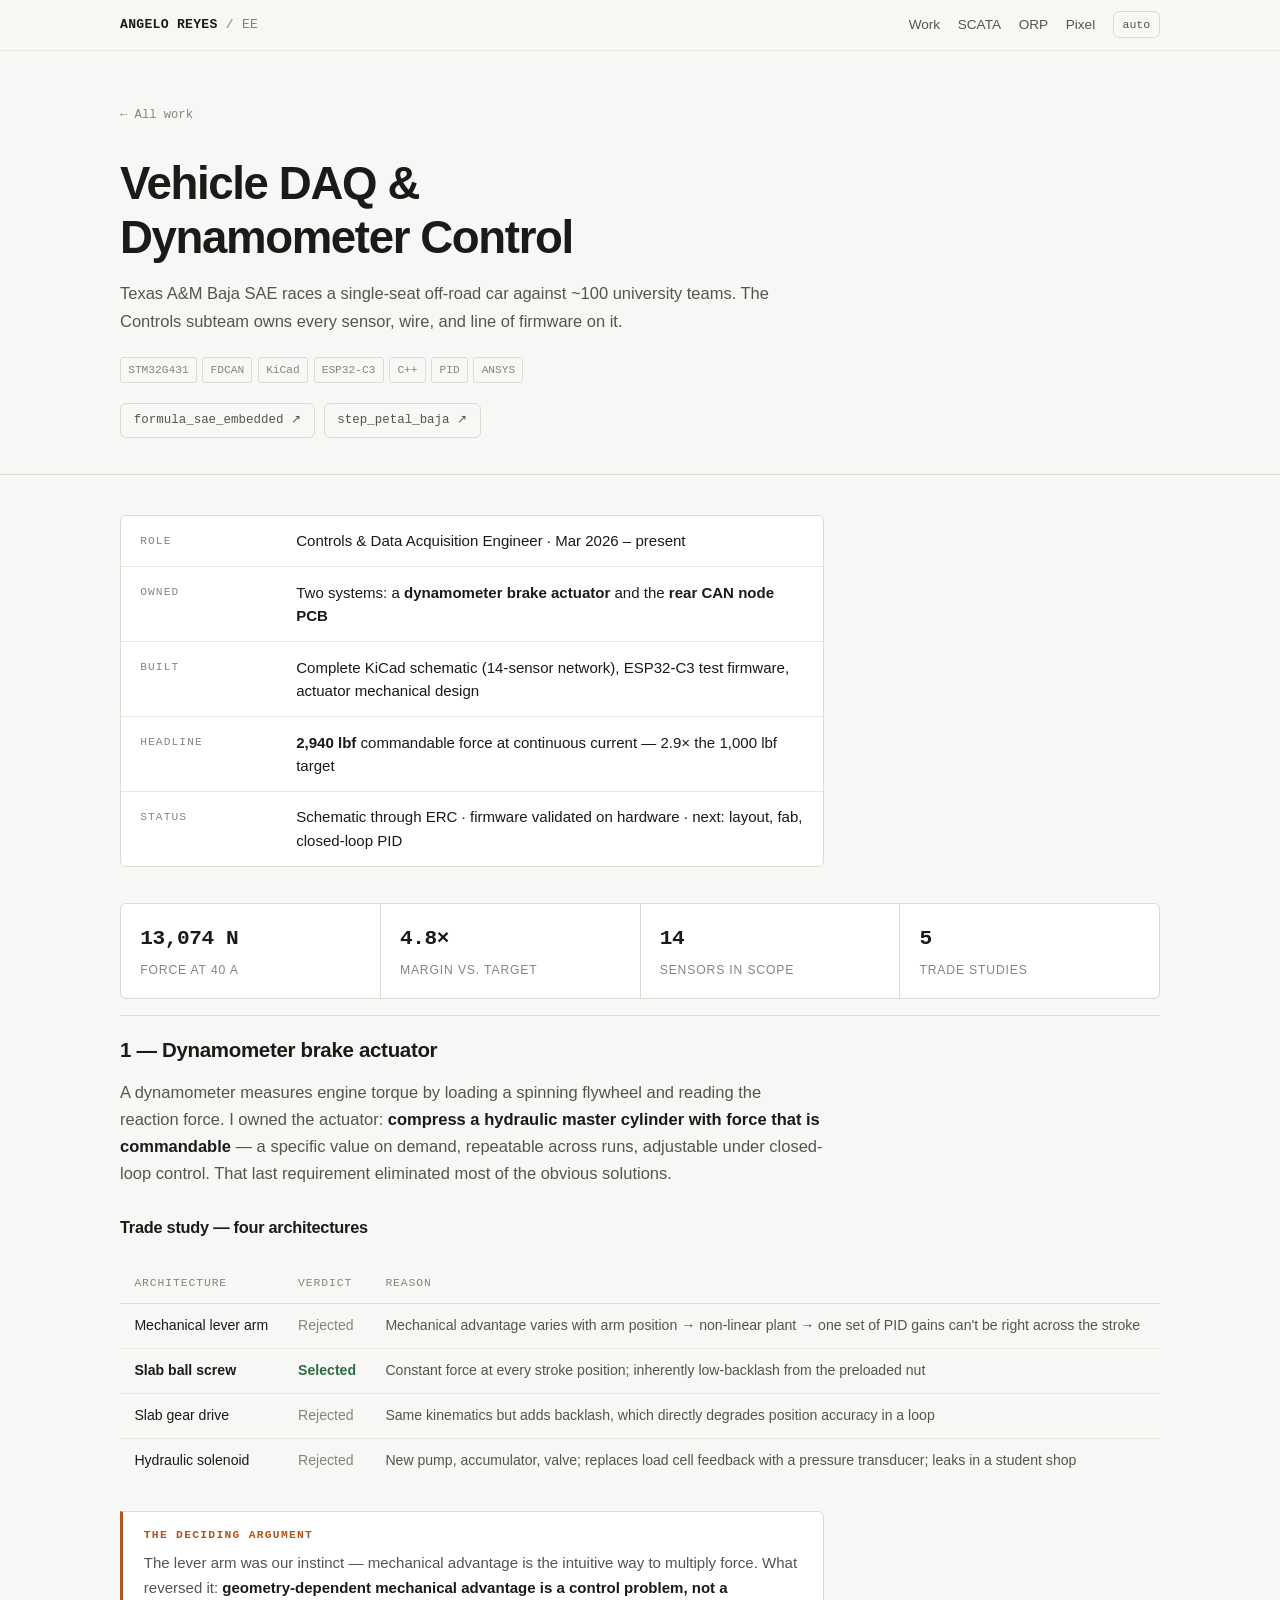
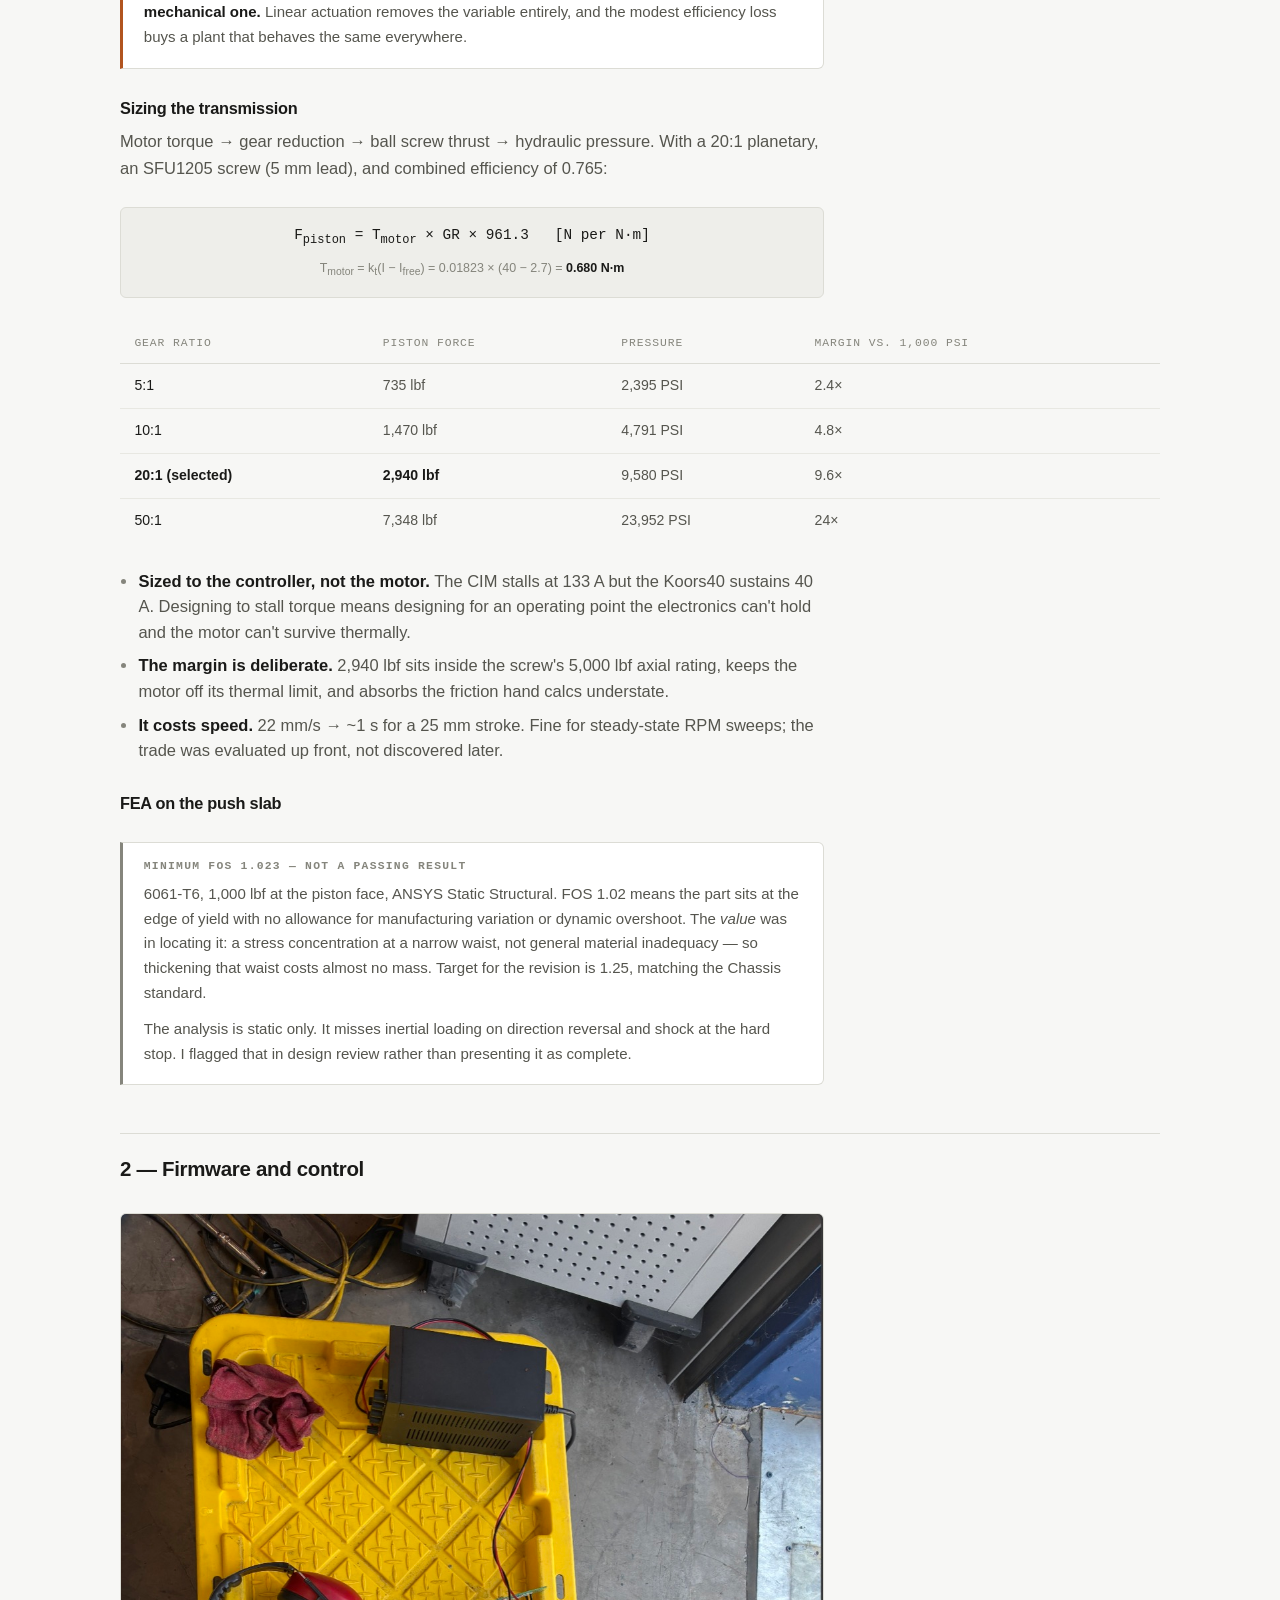
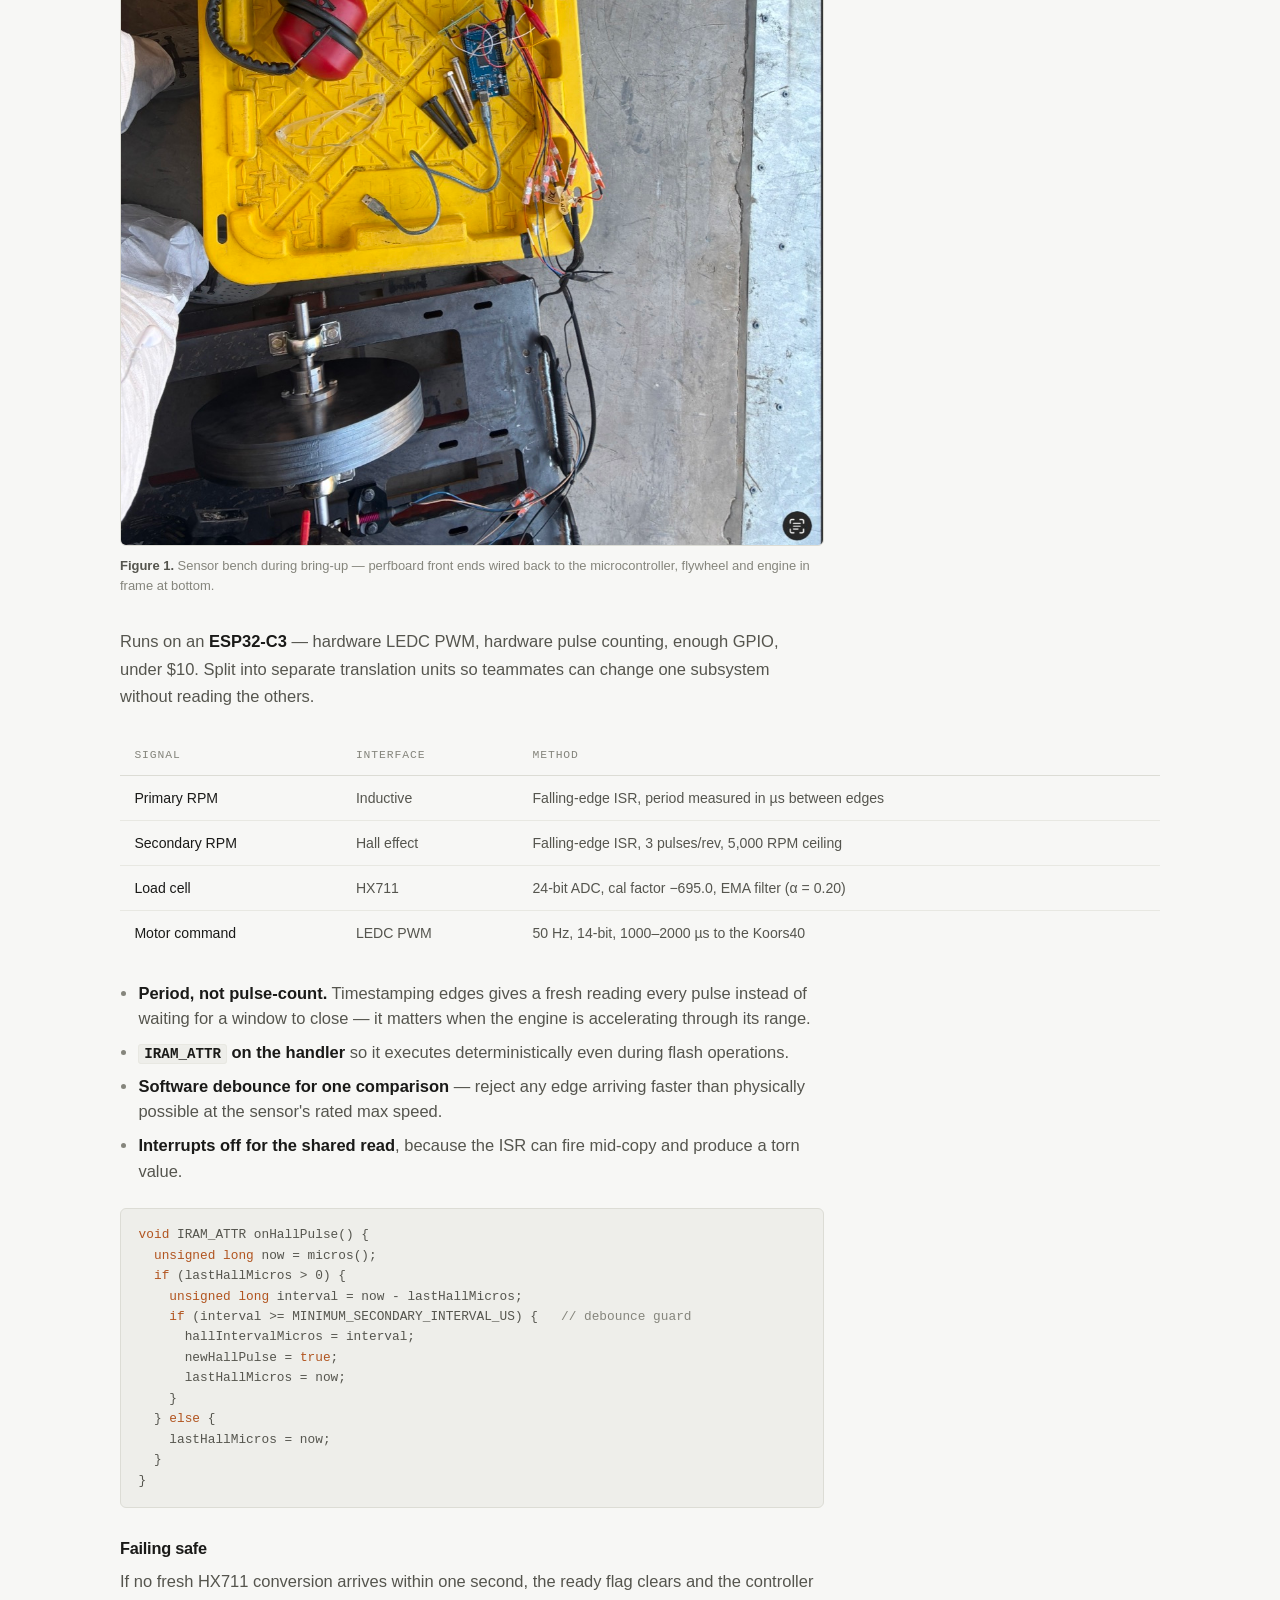
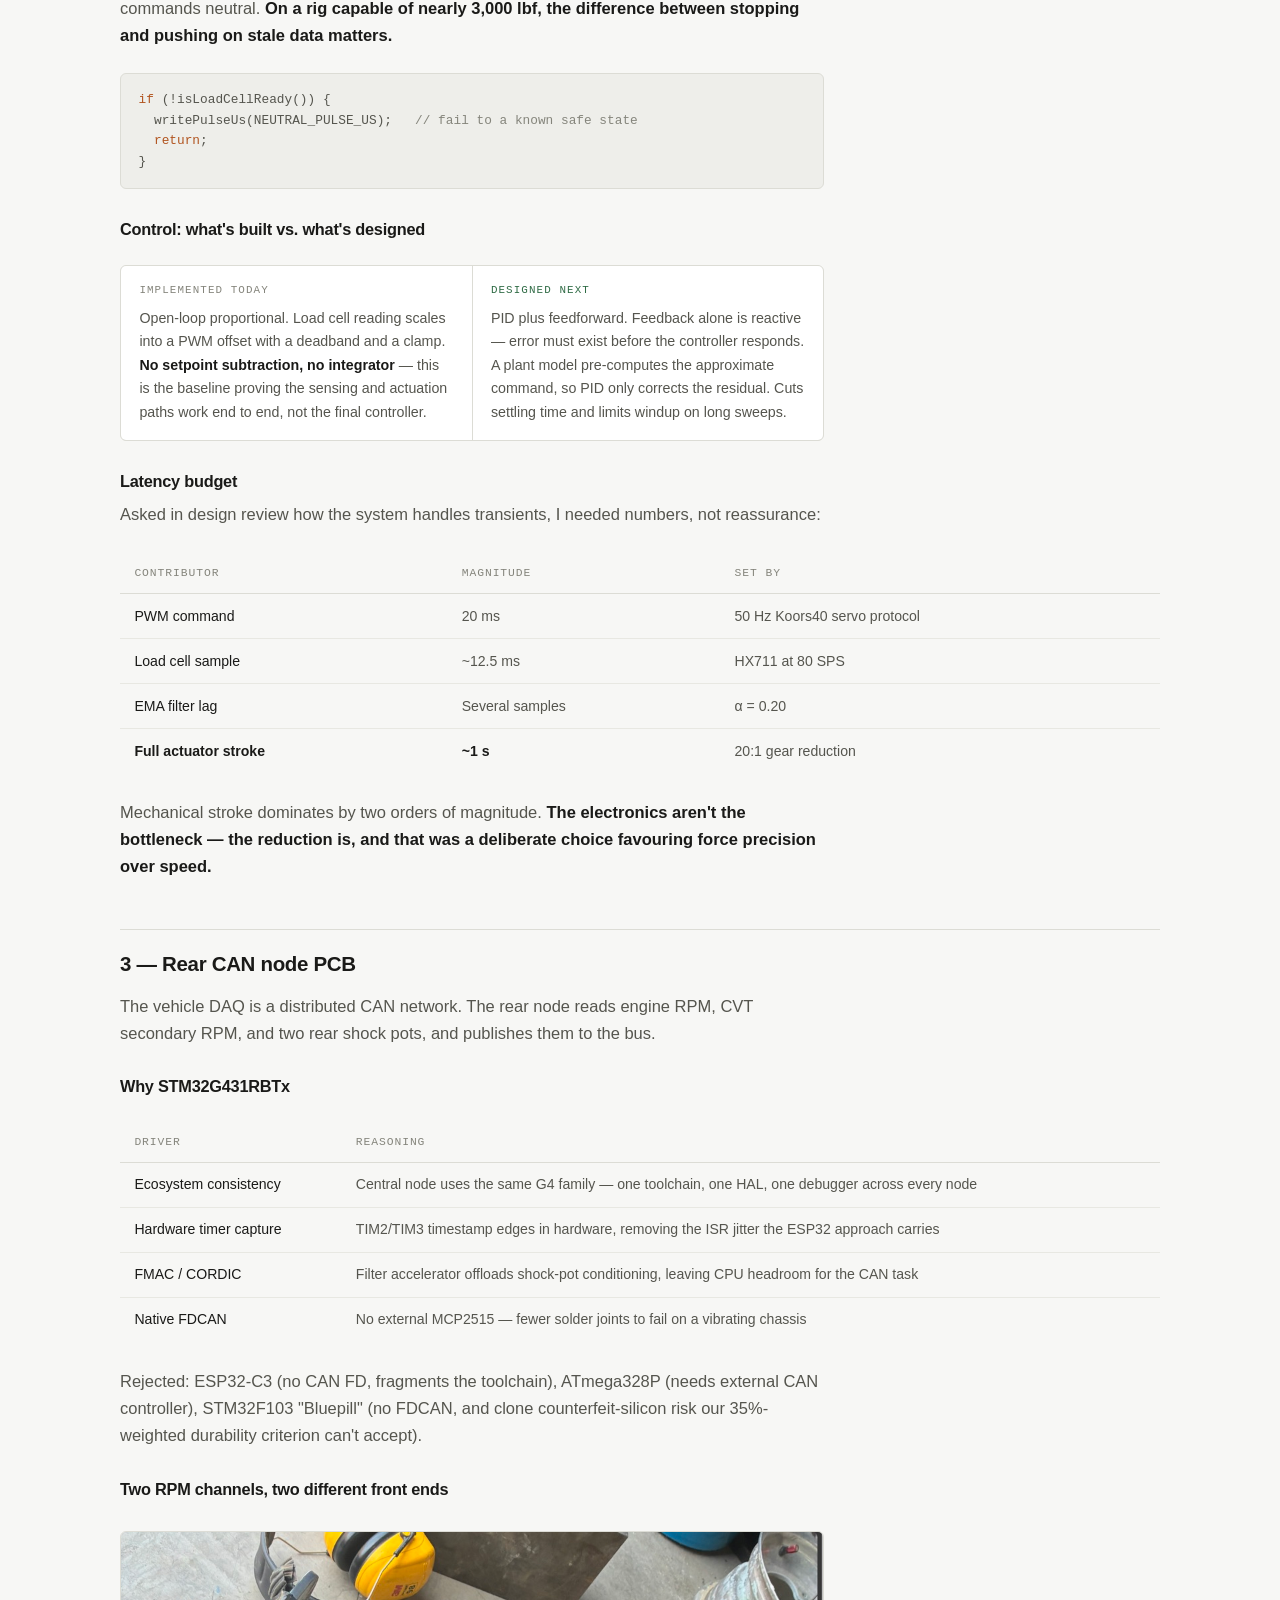
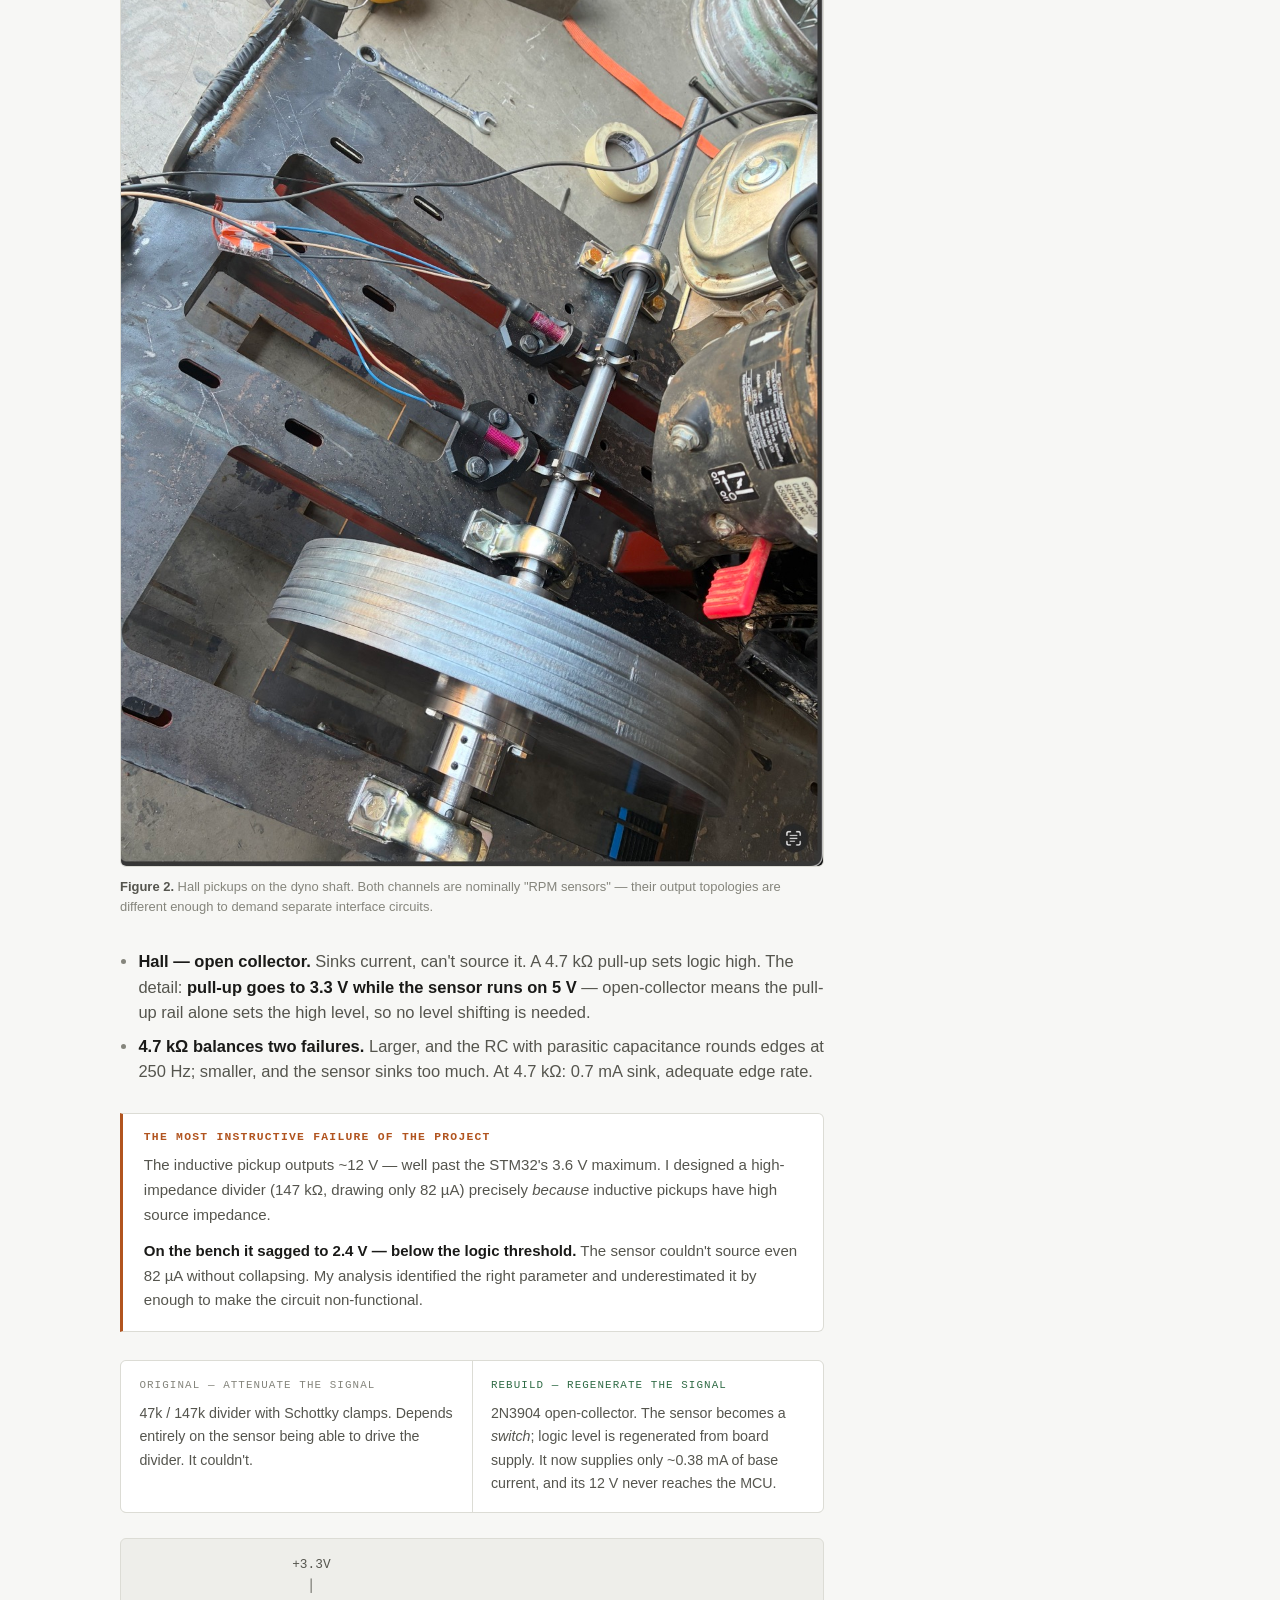
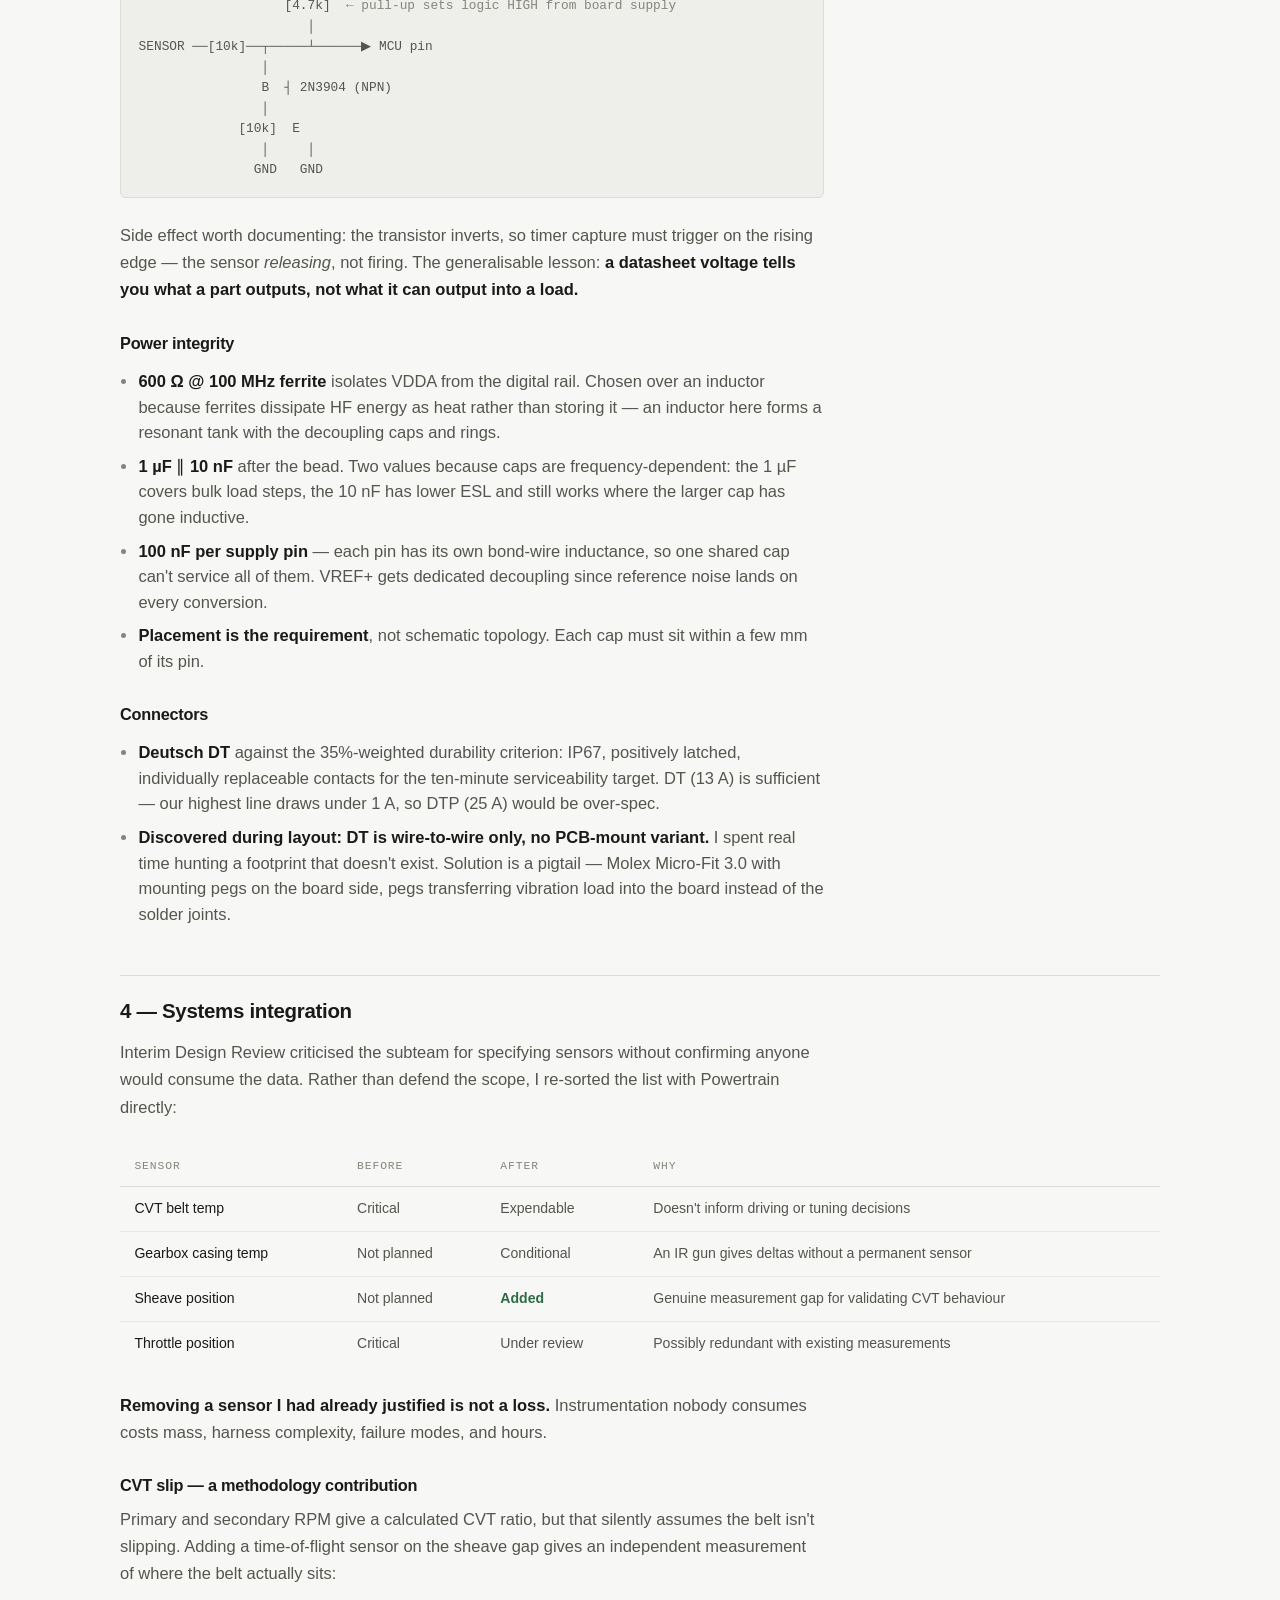
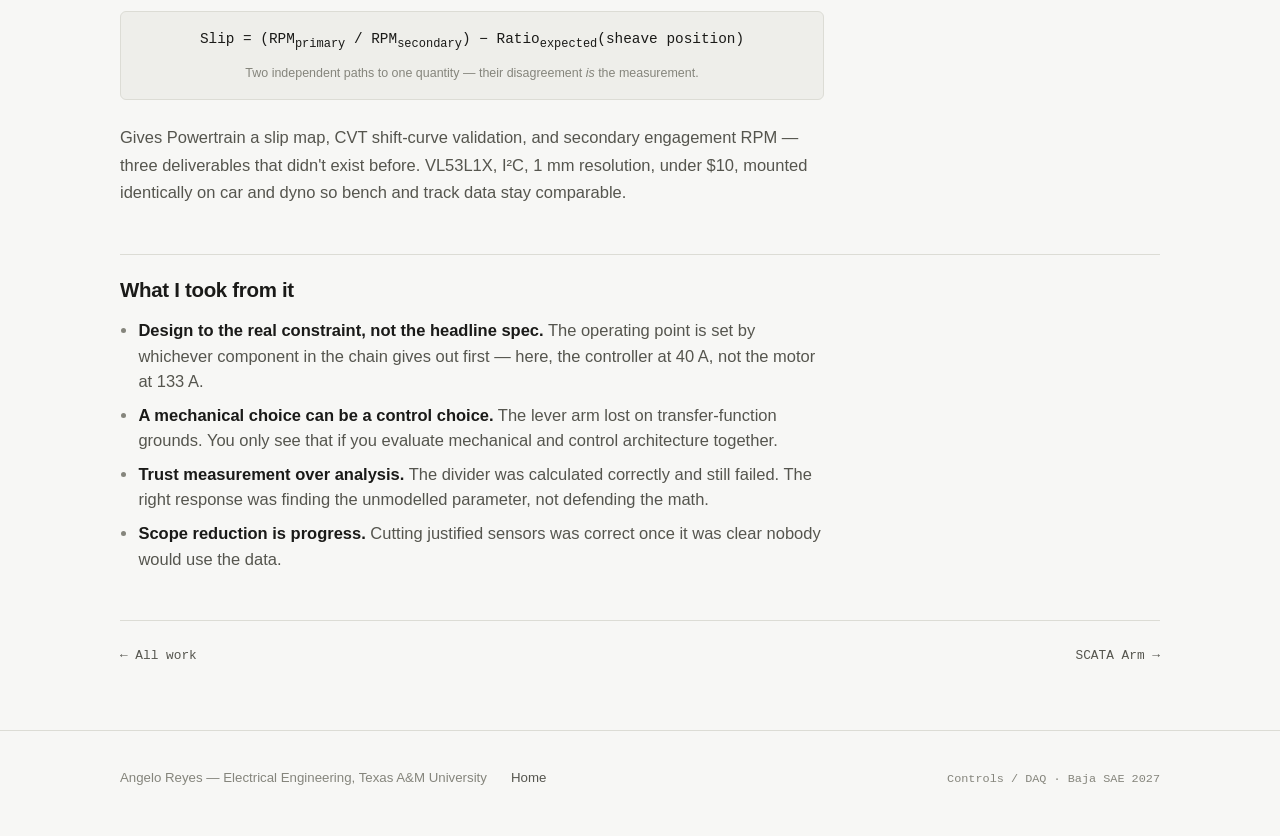
==== projects/baja-daq.html @ 5581cb19 "Add Pixel Generation page, VEX gallery, and corrected ORP electrochemistry ORP: range corrected from" ====
<!DOCTYPE html>
<html lang="en">
<head>
<meta charset="utf-8">
<meta name="viewport" content="width=device-width, initial-scale=1">
<title>Vehicle DAQ &amp; Dynamometer Control — Angelo Reyes</title>
<meta name="description" content="A distributed CAN node and engine dynamometer brake actuator for Texas A&amp;M Baja SAE 2027 — trade studies, FEA, ESP32-C3 firmware, and a sensor front end rebuilt after bench testing.">
<link rel="icon" href="data:image/svg+xml,<svg xmlns='http://www.w3.org/2000/svg' viewBox='0 0 100 100'><text y='.9em' font-size='90'>⚡</text></svg>">
<link rel="stylesheet" href="../assets/css/site.css?v=3">
<script src="../assets/js/site.js?v=3"></script>
</head>
<body>

<header class="topbar">
  <div class="topbar__in">
    <a class="topbar__name" href="../index.html"><b>ANGELO REYES</b> <span>/ EE</span></a>
    <nav>
      <a href="../index.html#work">Work</a>
      <a href="scata-arm.html">SCATA</a>
      <a class="opt" href="orp-sensor.html">ORP</a>
      <a class="opt" href="pixel-generation.html">Pixel</a>
      <button class="themebtn" data-theme-toggle type="button">auto</button>
    </nav>
  </div>
</header>

<main>

<div class="arthead">
  <div class="wrap">
    <a class="crumb" href="../index.html#work">← All work</a>
    <h1>Vehicle DAQ &amp;<br>Dynamometer Control</h1>
    <p class="sub">
      Texas A&amp;M Baja SAE races a single-seat off-road car against ~100 university teams.
      The Controls subteam owns every sensor, wire, and line of firmware on it.
    </p>
    <div class="tags">
      <span>STM32G431</span><span>FDCAN</span><span>KiCad</span><span>ESP32-C3</span>
      <span>C++</span><span>PID</span><span>ANSYS</span>
    </div>
    <div class="linkrow" style="margin-top:1.25rem">
      <a href="https://github.com/ANGELOREYES-afk/formula_sae_embedded">formula_sae_embedded ↗</a>
      <a href="https://github.com/ANGELOREYES-afk/step_petal_baja">step_petal_baja ↗</a>
    </div>
  </div>
</div>

<article class="article">
  <div class="wrap">

    <dl class="glance">
      <div><dt>Role</dt><dd>Controls &amp; Data Acquisition Engineer · Mar 2026 – present</dd></div>
      <div><dt>Owned</dt><dd>Two systems: a <b>dynamometer brake actuator</b> and the <b>rear CAN node PCB</b></dd></div>
      <div><dt>Built</dt><dd>Complete KiCad schematic (14-sensor network), ESP32-C3 test firmware, actuator mechanical design</dd></div>
      <div><dt>Headline</dt><dd><b>2,940 lbf</b> commandable force at continuous current — 2.9× the 1,000 lbf target</dd></div>
      <div><dt>Status</dt><dd>Schematic through ERC · firmware validated on hardware · next: layout, fab, closed-loop PID</dd></div>
    </dl>

    <div class="stats">
      <div class="stat"><b>13,074 N</b><span>Force at 40 A</span></div>
      <div class="stat"><b>4.8×</b><span>Margin vs. target</span></div>
      <div class="stat"><b>14</b><span>Sensors in scope</span></div>
      <div class="stat"><b>5</b><span>Trade studies</span></div>
    </div>

    <!-- ============ 1 ============ -->
    <h2>1 — Dynamometer brake actuator</h2>

    <p>
      A dynamometer measures engine torque by loading a spinning flywheel and reading the
      reaction force. I owned the actuator: <strong>compress a hydraulic master cylinder with
      force that is commandable</strong> — a specific value on demand, repeatable across runs,
      adjustable under closed-loop control. That last requirement eliminated most of the
      obvious solutions.
    </p>

    <h3>Trade study — four architectures</h3>

    <div class="tablewrap">
      <table>
        <thead><tr><th>Architecture</th><th>Verdict</th><th>Reason</th></tr></thead>
        <tbody>
          <tr>
            <td>Mechanical lever arm</td>
            <td><span class="no">Rejected</span></td>
            <td>Mechanical advantage varies with arm position → non-linear plant → one set of PID gains can't be right across the stroke</td>
          </tr>
          <tr>
            <td><strong>Slab ball screw</strong></td>
            <td><span class="yes">Selected</span></td>
            <td>Constant force at every stroke position; inherently low-backlash from the preloaded nut</td>
          </tr>
          <tr>
            <td>Slab gear drive</td>
            <td><span class="no">Rejected</span></td>
            <td>Same kinematics but adds backlash, which directly degrades position accuracy in a loop</td>
          </tr>
          <tr>
            <td>Hydraulic solenoid</td>
            <td><span class="no">Rejected</span></td>
            <td>New pump, accumulator, valve; replaces load cell feedback with a pressure transducer; leaks in a student shop</td>
          </tr>
        </tbody>
      </table>
    </div>

    <div class="callout">
      <h4>The deciding argument</h4>
      <p>
        The lever arm was our instinct — mechanical advantage is the intuitive way to multiply
        force. What reversed it: <strong>geometry-dependent mechanical advantage is a control
        problem, not a mechanical one.</strong> Linear actuation removes the variable entirely,
        and the modest efficiency loss buys a plant that behaves the same everywhere.
      </p>
    </div>

    <h3>Sizing the transmission</h3>

    <p>
      Motor torque → gear reduction → ball screw thrust → hydraulic pressure. With a 20:1
      planetary, an SFU1205 screw (5 mm lead), and combined efficiency of 0.765:
    </p>

    <div class="eq">
      F<sub>piston</sub> = T<sub>motor</sub> × GR × 961.3 &nbsp; [N per N·m]
      <small>T<sub>motor</sub> = k<sub>t</sub>(I − I<sub>free</sub>) = 0.01823 × (40 − 2.7) = <strong>0.680 N·m</strong></small>
    </div>

    <div class="tablewrap">
      <table>
        <thead><tr><th>Gear ratio</th><th>Piston force</th><th>Pressure</th><th>Margin vs. 1,000 PSI</th></tr></thead>
        <tbody>
          <tr><td>5:1</td><td>735 lbf</td><td>2,395 PSI</td><td>2.4×</td></tr>
          <tr><td>10:1</td><td>1,470 lbf</td><td>4,791 PSI</td><td>4.8×</td></tr>
          <tr><td><strong>20:1 (selected)</strong></td><td><strong>2,940 lbf</strong></td><td>9,580 PSI</td><td>9.6×</td></tr>
          <tr><td>50:1</td><td>7,348 lbf</td><td>23,952 PSI</td><td>24×</td></tr>
        </tbody>
      </table>
    </div>

    <ul class="tight">
      <li><strong>Sized to the controller, not the motor.</strong> The CIM stalls at 133 A but the Koors40 sustains 40 A. Designing to stall torque means designing for an operating point the electronics can't hold and the motor can't survive thermally.</li>
      <li><strong>The margin is deliberate.</strong> 2,940 lbf sits inside the screw's 5,000 lbf axial rating, keeps the motor off its thermal limit, and absorbs the friction hand calcs understate.</li>
      <li><strong>It costs speed.</strong> 22 mm/s → ~1 s for a 25 mm stroke. Fine for steady-state RPM sweeps; the trade was evaluated up front, not discovered later.</li>
    </ul>

    <h3>FEA on the push slab</h3>

    <div class="callout plain">
      <h4>Minimum FOS 1.023 — not a passing result</h4>
      <p>
        6061-T6, 1,000 lbf at the piston face, ANSYS Static Structural. FOS 1.02 means the part
        sits at the edge of yield with no allowance for manufacturing variation or dynamic
        overshoot. The <em>value</em> was in locating it: a stress concentration at a narrow
        waist, not general material inadequacy — so thickening that waist costs almost no mass.
        Target for the revision is 1.25, matching the Chassis standard.
      </p>
      <p>
        The analysis is static only. It misses inertial loading on direction reversal and shock
        at the hard stop. I flagged that in design review rather than presenting it as complete.
      </p>
    </div>

    <!-- ============ 2 ============ -->
    <h2>2 — Firmware and control</h2>

    <figure>
      <img src="../assets/img/dyno-daq-bench.jpg" alt="Dynamometer sensor bench: Arduino board, bench power supply, and wiring harness laid out on a work table beside the flywheel and engine.">
      <figcaption><b>Figure 1.</b> Sensor bench during bring-up — perfboard front ends wired back to the microcontroller, flywheel and engine in frame at bottom.</figcaption>
    </figure>

    <p>
      Runs on an <strong>ESP32-C3</strong> — hardware LEDC PWM, hardware pulse counting, enough
      GPIO, under $10. Split into separate translation units so teammates can change one
      subsystem without reading the others.
    </p>

    <div class="tablewrap">
      <table>
        <thead><tr><th>Signal</th><th>Interface</th><th>Method</th></tr></thead>
        <tbody>
          <tr><td>Primary RPM</td><td>Inductive</td><td>Falling-edge ISR, period measured in µs between edges</td></tr>
          <tr><td>Secondary RPM</td><td>Hall effect</td><td>Falling-edge ISR, 3 pulses/rev, 5,000 RPM ceiling</td></tr>
          <tr><td>Load cell</td><td>HX711</td><td>24-bit ADC, cal factor −695.0, EMA filter (α = 0.20)</td></tr>
          <tr><td>Motor command</td><td>LEDC PWM</td><td>50 Hz, 14-bit, 1000–2000 µs to the Koors40</td></tr>
        </tbody>
      </table>
    </div>

    <ul class="tight">
      <li><strong>Period, not pulse-count.</strong> Timestamping edges gives a fresh reading every pulse instead of waiting for a window to close — it matters when the engine is accelerating through its range.</li>
      <li><strong><code>IRAM_ATTR</code> on the handler</strong> so it executes deterministically even during flash operations.</li>
      <li><strong>Software debounce for one comparison</strong> — reject any edge arriving faster than physically possible at the sensor's rated max speed.</li>
      <li><strong>Interrupts off for the shared read</strong>, because the ISR can fire mid-copy and produce a torn value.</li>
    </ul>

<pre><span class="k">void</span> IRAM_ATTR onHallPulse() {
  <span class="k">unsigned long</span> now = micros();
  <span class="k">if</span> (lastHallMicros &gt; 0) {
    <span class="k">unsigned long</span> interval = now - lastHallMicros;
    <span class="k">if</span> (interval &gt;= MINIMUM_SECONDARY_INTERVAL_US) {   <span class="c">// debounce guard</span>
      hallIntervalMicros = interval;
      newHallPulse = <span class="k">true</span>;
      lastHallMicros = now;
    }
  } <span class="k">else</span> {
    lastHallMicros = now;
  }
}</pre>

    <h3>Failing safe</h3>
    <p>
      If no fresh HX711 conversion arrives within one second, the ready flag clears and the
      controller commands neutral. <strong>On a rig capable of nearly 3,000 lbf, the difference
      between stopping and pushing on stale data matters.</strong>
    </p>

<pre><span class="k">if</span> (!isLoadCellReady()) {
  writePulseUs(NEUTRAL_PULSE_US);   <span class="c">// fail to a known safe state</span>
  <span class="k">return</span>;
}</pre>

    <h3>Control: what's built vs. what's designed</h3>

    <div class="ba">
      <div class="b1">
        <h5>Implemented today</h5>
        <p>
          Open-loop proportional. Load cell reading scales into a PWM offset with a deadband and
          a clamp. <strong>No setpoint subtraction, no integrator</strong> — this is the baseline
          proving the sensing and actuation paths work end to end, not the final controller.
        </p>
      </div>
      <div class="b2">
        <h5>Designed next</h5>
        <p>
          PID plus feedforward. Feedback alone is reactive — error must exist before the
          controller responds. A plant model pre-computes the approximate command, so PID only
          corrects the residual. Cuts settling time and limits windup on long sweeps.
        </p>
      </div>
    </div>

    <h3>Latency budget</h3>
    <p>Asked in design review how the system handles transients, I needed numbers, not reassurance:</p>

    <div class="tablewrap">
      <table>
        <thead><tr><th>Contributor</th><th>Magnitude</th><th>Set by</th></tr></thead>
        <tbody>
          <tr><td>PWM command</td><td>20 ms</td><td>50 Hz Koors40 servo protocol</td></tr>
          <tr><td>Load cell sample</td><td>~12.5 ms</td><td>HX711 at 80 SPS</td></tr>
          <tr><td>EMA filter lag</td><td>Several samples</td><td>α = 0.20</td></tr>
          <tr><td><strong>Full actuator stroke</strong></td><td><strong>~1 s</strong></td><td>20:1 gear reduction</td></tr>
        </tbody>
      </table>
    </div>

    <p>
      Mechanical stroke dominates by two orders of magnitude. <strong>The electronics aren't the
      bottleneck — the reduction is, and that was a deliberate choice favouring force precision
      over speed.</strong>
    </p>

    <!-- ============ 3 ============ -->
    <h2>3 — Rear CAN node PCB</h2>

    <p>
      The vehicle DAQ is a distributed CAN network. The rear node reads engine RPM, CVT
      secondary RPM, and two rear shock pots, and publishes them to the bus.
    </p>

    <h3>Why STM32G431RBTx</h3>

    <div class="tablewrap">
      <table>
        <thead><tr><th>Driver</th><th>Reasoning</th></tr></thead>
        <tbody>
          <tr><td>Ecosystem consistency</td><td>Central node uses the same G4 family — one toolchain, one HAL, one debugger across every node</td></tr>
          <tr><td>Hardware timer capture</td><td>TIM2/TIM3 timestamp edges in hardware, removing the ISR jitter the ESP32 approach carries</td></tr>
          <tr><td>FMAC / CORDIC</td><td>Filter accelerator offloads shock-pot conditioning, leaving CPU headroom for the CAN task</td></tr>
          <tr><td>Native FDCAN</td><td>No external MCP2515 — fewer solder joints to fail on a vibrating chassis</td></tr>
        </tbody>
      </table>
    </div>

    <p>
      Rejected: ESP32-C3 (no CAN FD, fragments the toolchain), ATmega328P (needs external CAN
      controller), STM32F103 "Bluepill" (no FDCAN, and clone counterfeit-silicon risk our
      35%-weighted durability criterion can't accept).
    </p>

    <h3>Two RPM channels, two different front ends</h3>

    <figure>
      <img src="../assets/img/dyno-hall-pickup.jpg" alt="Hall effect sensor brackets mounted on the dynamometer shaft, with signal wiring running back through lever-nut connectors to the DAQ.">
      <figcaption><b>Figure 2.</b> Hall pickups on the dyno shaft. Both channels are nominally "RPM sensors" — their output topologies are different enough to demand separate interface circuits.</figcaption>
    </figure>

    <ul class="tight">
      <li><strong>Hall — open collector.</strong> Sinks current, can't source it. A 4.7 kΩ pull-up sets logic high. The detail: <strong>pull-up goes to 3.3 V while the sensor runs on 5 V</strong> — open-collector means the pull-up rail alone sets the high level, so no level shifting is needed.</li>
      <li><strong>4.7 kΩ balances two failures.</strong> Larger, and the RC with parasitic capacitance rounds edges at 250 Hz; smaller, and the sensor sinks too much. At 4.7 kΩ: 0.7 mA sink, adequate edge rate.</li>
    </ul>

    <div class="callout">
      <h4>The most instructive failure of the project</h4>
      <p>
        The inductive pickup outputs ~12 V — well past the STM32's 3.6 V maximum. I designed a
        high-impedance divider (147 kΩ, drawing only 82 µA) precisely <em>because</em> inductive
        pickups have high source impedance.
      </p>
      <p>
        <strong>On the bench it sagged to 2.4 V — below the logic threshold.</strong> The sensor
        couldn't source even 82 µA without collapsing. My analysis identified the right
        parameter and underestimated it by enough to make the circuit non-functional.
      </p>
    </div>

    <div class="ba">
      <div class="b1">
        <h5>Original — attenuate the signal</h5>
        <p>47k / 147k divider with Schottky clamps. Depends entirely on the sensor being able to drive the divider. It couldn't.</p>
      </div>
      <div class="b2">
        <h5>Rebuild — regenerate the signal</h5>
        <p>2N3904 open-collector. The sensor becomes a <em>switch</em>; logic level is regenerated from board supply. It now supplies only ~0.38 mA of base current, and its 12 V never reaches the MCU.</p>
      </div>
    </div>

<pre>                    +3.3V
                      │
                   [4.7k]  <span class="c">← pull-up sets logic HIGH from board supply</span>
                      │
SENSOR ──[10k]──┬─────┴──────▶ MCU pin
                │
                B  ┤ 2N3904 (NPN)
                │
             [10k]  E
                │     │
               GND   GND</pre>

    <p>
      Side effect worth documenting: the transistor inverts, so timer capture must trigger on
      the rising edge — the sensor <em>releasing</em>, not firing. The generalisable lesson:
      <strong>a datasheet voltage tells you what a part outputs, not what it can output into a
      load.</strong>
    </p>

    <h3>Power integrity</h3>
    <ul class="tight">
      <li><strong>600 Ω @ 100 MHz ferrite</strong> isolates VDDA from the digital rail. Chosen over an inductor because ferrites dissipate HF energy as heat rather than storing it — an inductor here forms a resonant tank with the decoupling caps and rings.</li>
      <li><strong>1 µF ∥ 10 nF</strong> after the bead. Two values because caps are frequency-dependent: the 1 µF covers bulk load steps, the 10 nF has lower ESL and still works where the larger cap has gone inductive.</li>
      <li><strong>100 nF per supply pin</strong> — each pin has its own bond-wire inductance, so one shared cap can't service all of them. VREF+ gets dedicated decoupling since reference noise lands on every conversion.</li>
      <li><strong>Placement is the requirement</strong>, not schematic topology. Each cap must sit within a few mm of its pin.</li>
    </ul>

    <h3>Connectors</h3>
    <ul class="tight">
      <li><strong>Deutsch DT</strong> against the 35%-weighted durability criterion: IP67, positively latched, individually replaceable contacts for the ten-minute serviceability target. DT (13 A) is sufficient — our highest line draws under 1 A, so DTP (25 A) would be over-spec.</li>
      <li><strong>Discovered during layout: DT is wire-to-wire only, no PCB-mount variant.</strong> I spent real time hunting a footprint that doesn't exist. Solution is a pigtail — Molex Micro-Fit 3.0 with mounting pegs on the board side, pegs transferring vibration load into the board instead of the solder joints.</li>
    </ul>

    <!-- ============ 4 ============ -->
    <h2>4 — Systems integration</h2>

    <p>
      Interim Design Review criticised the subteam for specifying sensors without confirming
      anyone would consume the data. Rather than defend the scope, I re-sorted the list with
      Powertrain directly:
    </p>

    <div class="tablewrap">
      <table>
        <thead><tr><th>Sensor</th><th>Before</th><th>After</th><th>Why</th></tr></thead>
        <tbody>
          <tr><td>CVT belt temp</td><td>Critical</td><td>Expendable</td><td>Doesn't inform driving or tuning decisions</td></tr>
          <tr><td>Gearbox casing temp</td><td>Not planned</td><td>Conditional</td><td>An IR gun gives deltas without a permanent sensor</td></tr>
          <tr><td>Sheave position</td><td>Not planned</td><td><span class="yes">Added</span></td><td>Genuine measurement gap for validating CVT behaviour</td></tr>
          <tr><td>Throttle position</td><td>Critical</td><td>Under review</td><td>Possibly redundant with existing measurements</td></tr>
        </tbody>
      </table>
    </div>

    <p>
      <strong>Removing a sensor I had already justified is not a loss.</strong> Instrumentation
      nobody consumes costs mass, harness complexity, failure modes, and hours.
    </p>

    <h3>CVT slip — a methodology contribution</h3>
    <p>
      Primary and secondary RPM give a calculated CVT ratio, but that silently assumes the belt
      isn't slipping. Adding a time-of-flight sensor on the sheave gap gives an independent
      measurement of where the belt actually sits:
    </p>

    <div class="eq">
      Slip = (RPM<sub>primary</sub> / RPM<sub>secondary</sub>) − Ratio<sub>expected</sub>(sheave position)
      <small>Two independent paths to one quantity — their disagreement <em>is</em> the measurement.</small>
    </div>

    <p>
      Gives Powertrain a slip map, CVT shift-curve validation, and secondary engagement RPM —
      three deliverables that didn't exist before. VL53L1X, I²C, 1 mm resolution, under $10,
      mounted identically on car and dyno so bench and track data stay comparable.
    </p>

    <!-- ============ takeaways ============ -->
    <h2>What I took from it</h2>

    <ul class="tight">
      <li><strong>Design to the real constraint, not the headline spec.</strong> The operating point is set by whichever component in the chain gives out first — here, the controller at 40 A, not the motor at 133 A.</li>
      <li><strong>A mechanical choice can be a control choice.</strong> The lever arm lost on transfer-function grounds. You only see that if you evaluate mechanical and control architecture together.</li>
      <li><strong>Trust measurement over analysis.</strong> The divider was calculated correctly and still failed. The right response was finding the unmodelled parameter, not defending the math.</li>
      <li><strong>Scope reduction is progress.</strong> Cutting justified sensors was correct once it was clear nobody would use the data.</li>
    </ul>

    <nav class="artnav">
      <a href="../index.html#work">← All work</a>
      <a href="scata-arm.html">SCATA Arm →</a>
    </nav>

  </div>
</article>

</main>

<footer>
  <div class="wrap in">
    <span>Angelo Reyes — Electrical Engineering, Texas A&amp;M University</span>
    <a href="../index.html">Home</a>
    <span class="sp">Controls / DAQ · Baja SAE 2027</span>
  </div>
</footer>

</body>
</html>
---- assets/css/site.css ----
/* ============================================================
   Angelo Reyes — portfolio
   Single stylesheet. No build step, no external dependencies.
   ============================================================ */

/* ---------- tokens: light is the base ---------- */
:root {
  --bg:        #f7f7f5;
  --bg-raised: #ffffff;
  --bg-sunken: #eeeeea;
  --line:      #dcdcd5;
  --line-soft: #e8e8e2;
  --ink:       #1a1a18;
  --ink-mid:   #55554e;
  --ink-dim:   #85857c;
  --accent:    #b1541f;
  --accent-soft: #f3e3d8;
  --ok:        #2f6b45;

  --mono: ui-monospace, SFMono-Regular, "SF Mono", Menlo, Consolas, monospace;
  --sans: -apple-system, BlinkMacSystemFont, "Segoe UI", Inter, Helvetica, Arial, sans-serif;

  --w-page: 68rem;
  --w-text: 44rem;
  --r: 6px;
}

@media (prefers-color-scheme: dark) {
  :root:not([data-theme="light"]) {
    --bg:        #121213;
    --bg-raised: #1a1a1c;
    --bg-sunken: #0d0d0e;
    --line:      #2e2e31;
    --line-soft: #242427;
    --ink:       #ececea;
    --ink-mid:   #a5a5a0;
    --ink-dim:   #6e6e69;
    --accent:    #e08a4c;
    --accent-soft: #2b1d13;
    --ok:        #6cc08c;
  }
}

:root[data-theme="dark"] {
  --bg:        #121213;
  --bg-raised: #1a1a1c;
  --bg-sunken: #0d0d0e;
  --line:      #2e2e31;
  --line-soft: #242427;
  --ink:       #ececea;
  --ink-mid:   #a5a5a0;
  --ink-dim:   #6e6e69;
  --accent:    #e08a4c;
  --accent-soft: #2b1d13;
  --ok:        #6cc08c;
}

/* ---------- base ---------- */
* { box-sizing: border-box; }

html { -webkit-text-size-adjust: 100%; scroll-behavior: smooth; }

body {
  margin: 0;
  background: var(--bg);
  color: var(--ink);
  font-family: var(--sans);
  font-size: 16.5px;
  line-height: 1.65;
  overflow-x: hidden;
  -webkit-font-smoothing: antialiased;
}

a { color: inherit; text-decoration-color: color-mix(in srgb, var(--accent) 55%, transparent); text-underline-offset: 3px; }
a:hover { color: var(--accent); }

img { max-width: 100%; height: auto; display: block; }

h1, h2, h3, h4 { line-height: 1.2; font-weight: 620; letter-spacing: -0.015em; margin: 0; }

code, kbd { font-family: var(--mono); font-size: 0.86em; }

hr { border: 0; border-top: 1px solid var(--line); margin: 3rem 0; }

::selection { background: var(--accent); color: var(--bg); }

.wrap { width: 100%; max-width: var(--w-page); margin: 0 auto; padding: 0 1.5rem; }

/* ---------- topbar ---------- */
.topbar {
  position: sticky; top: 0; z-index: 50;
  background: color-mix(in srgb, var(--bg) 88%, transparent);
  backdrop-filter: saturate(140%) blur(10px);
  border-bottom: 1px solid var(--line-soft);
}
.topbar__in {
  max-width: var(--w-page); margin: 0 auto; padding: 0.7rem 1.5rem;
  display: flex; align-items: center; gap: 1.25rem;
}
.topbar__name {
  font-family: var(--mono); font-size: 0.82rem; letter-spacing: 0.02em;
  text-decoration: none; white-space: nowrap;
}
.topbar__name b { font-weight: 600; }
.topbar__name span { color: var(--ink-dim); }
.topbar nav { margin-left: auto; display: flex; align-items: center; gap: 1.1rem; }
.topbar nav a {
  font-size: 0.85rem; color: var(--ink-mid); text-decoration: none;
}
.topbar nav a:hover { color: var(--ink); }

.themebtn {
  background: none; border: 1px solid var(--line); color: var(--ink-mid);
  border-radius: var(--r); cursor: pointer; padding: 0.25rem 0.55rem;
  font-family: var(--mono); font-size: 0.72rem; line-height: 1.5;
}
.themebtn:hover { color: var(--ink); border-color: var(--ink-dim); }

@media (max-width: 680px) {
  .topbar nav a.opt { display: none; }
}

/* ---------- hero ---------- */
.hero { padding: 5rem 0 3.5rem; border-bottom: 1px solid var(--line-soft); }
.hero__kicker {
  font-family: var(--mono); font-size: 0.74rem; letter-spacing: 0.14em;
  text-transform: uppercase; color: var(--accent); margin-bottom: 1.1rem;
}
.hero h1 {
  font-size: clamp(2.3rem, 6.5vw, 3.6rem);
  letter-spacing: -0.03em; margin-bottom: 1.1rem;
}
.hero__lede {
  font-size: clamp(1.02rem, 2.1vw, 1.2rem); color: var(--ink-mid);
  max-width: var(--w-text); margin-bottom: 1.9rem;
}
.hero__lede strong { color: var(--ink); font-weight: 560; }

.linkrow { display: flex; flex-wrap: wrap; gap: 0.55rem; }
.linkrow a {
  font-family: var(--mono); font-size: 0.78rem; text-decoration: none;
  border: 1px solid var(--line); border-radius: var(--r);
  padding: 0.4rem 0.8rem; color: var(--ink-mid);
  transition: border-color .15s, color .15s;
}
.linkrow a:hover { color: var(--ink); border-color: var(--ink-dim); }
.linkrow a.primary { border-color: var(--accent); color: var(--accent); }
.linkrow a.primary:hover { background: var(--accent-soft); }

/* ---------- section scaffolding ---------- */
section { padding: 3.75rem 0; }
.sechead {
  display: flex; align-items: baseline; gap: 1rem;
  margin-bottom: 2rem; padding-bottom: 0.7rem;
  border-bottom: 1px solid var(--line);
}
.sechead h2 { font-size: 1.32rem; }
.sechead .num {
  font-family: var(--mono); font-size: 0.74rem; color: var(--ink-dim);
  letter-spacing: 0.1em;
}
.sechead .note {
  margin-left: auto; font-family: var(--mono); font-size: 0.74rem;
  color: var(--ink-dim);
}
@media (max-width: 560px) { .sechead .note { display: none; } }

.prose { max-width: var(--w-text); color: var(--ink-mid); }
.prose p { margin: 0 0 1.05rem; }
.prose p:last-child { margin-bottom: 0; }
.prose strong { color: var(--ink); font-weight: 560; }

/* ---------- stat strip ---------- */
.stats {
  display: grid; grid-template-columns: repeat(auto-fit, minmax(150px, 1fr));
  gap: 1px; background: var(--line); border: 1px solid var(--line);
  border-radius: var(--r); overflow: hidden; margin: 2rem 0 0;
}
.stat { background: var(--bg-raised); padding: 1.1rem 1.2rem; }
.stat b {
  display: block; font-family: var(--mono); font-size: 1.32rem;
  font-weight: 600; letter-spacing: -0.02em; color: var(--ink);
}
.stat span {
  display: block; margin-top: 0.25rem; font-size: 0.76rem;
  color: var(--ink-dim); text-transform: uppercase; letter-spacing: 0.07em;
}

/* ---------- project cards ---------- */
.cards { display: grid; gap: 1.1rem; }
@media (min-width: 800px) { .cards { grid-template-columns: 1fr 1fr; } }

.card {
  display: flex; flex-direction: column;
  background: var(--bg-raised); border: 1px solid var(--line);
  border-radius: var(--r); padding: 1.4rem 1.5rem 1.5rem;
  text-decoration: none; color: inherit;
  transition: border-color .15s, transform .15s;
}
a.card:hover { border-color: var(--accent); transform: translateY(-2px); color: inherit; }
.card__id {
  font-family: var(--mono); font-size: 0.7rem; letter-spacing: 0.1em;
  color: var(--ink-dim); text-transform: uppercase; margin-bottom: 0.7rem;
  display: flex; gap: 0.6rem; align-items: center;
}
.card__id .dot { width: 5px; height: 5px; border-radius: 50%; background: var(--accent); flex: none; }
.card h3 { font-size: 1.12rem; margin-bottom: 0.55rem; }
.card p { margin: 0 0 1.1rem; color: var(--ink-mid); font-size: 0.93rem; }
.card .tags { margin-top: auto; }

.tags { display: flex; flex-wrap: wrap; gap: 0.35rem; }
.tags span {
  font-family: var(--mono); font-size: 0.7rem; color: var(--ink-dim);
  border: 1px solid var(--line); border-radius: 3px; padding: 0.15rem 0.45rem;
}

/* ---------- timeline / experience ---------- */
.entry {
  display: grid; gap: 0.35rem 2rem; padding: 1.5rem 0;
  border-bottom: 1px solid var(--line-soft);
}
.entry:last-child { border-bottom: 0; }
@media (min-width: 780px) {
  .entry { grid-template-columns: 11rem 1fr; }
  .entry__when { grid-row: span 3; }
}
.entry__when {
  font-family: var(--mono); font-size: 0.76rem; color: var(--ink-dim);
  line-height: 1.55; padding-top: 0.2rem;
}
.entry__when b { display: block; color: var(--ink-mid); font-weight: 500; }
.entry h3 { font-size: 1.02rem; }
.entry__org { font-size: 0.88rem; color: var(--accent); margin: 0; }
.entry ul { margin: 0.6rem 0 0; padding-left: 1.05rem; color: var(--ink-mid); font-size: 0.93rem; }
.entry li { margin-bottom: 0.4rem; }
.entry li::marker { color: var(--ink-dim); }

/* ---------- skills ---------- */
.skills { display: grid; gap: 1px; background: var(--line); border: 1px solid var(--line); border-radius: var(--r); overflow: hidden; }
@media (min-width: 720px) { .skills { grid-template-columns: 1fr 1fr; } }
.skill { background: var(--bg-raised); padding: 1.15rem 1.3rem; }
.skill h4 {
  font-family: var(--mono); font-size: 0.72rem; letter-spacing: 0.1em;
  text-transform: uppercase; color: var(--accent); margin-bottom: 0.5rem;
}
.skill p { margin: 0; font-size: 0.89rem; color: var(--ink-mid); }

/* ---------- article pages ---------- */
.crumb {
  font-family: var(--mono); font-size: 0.76rem; color: var(--ink-dim);
  text-decoration: none; display: inline-block; margin-bottom: 2rem;
}
.crumb:hover { color: var(--accent); }

.arthead { padding: 3rem 0 2.25rem; border-bottom: 1px solid var(--line); }
.arthead h1 { font-size: clamp(1.9rem, 5vw, 2.85rem); margin-bottom: 0.9rem; letter-spacing: -0.03em; }
.arthead .sub { color: var(--ink-mid); max-width: var(--w-text); font-size: 1.03rem; margin: 0 0 1.4rem; }

.article { padding: 2.5rem 0 4rem; }
.article h2 {
  font-size: 1.28rem; margin: 3rem 0 1rem; padding-top: 1.4rem;
  border-top: 1px solid var(--line);
}
.article h2:first-of-type { margin-top: 1rem; }
.article h3 { font-size: 1.02rem; margin: 1.9rem 0 0.6rem; }
.article p { max-width: var(--w-text); color: var(--ink-mid); margin: 0 0 1.05rem; }
.article ul, .article ol { max-width: var(--w-text); color: var(--ink-mid); padding-left: 1.15rem; }
.article li { margin-bottom: 0.45rem; }
.article li::marker { color: var(--ink-dim); }
.article strong { color: var(--ink); font-weight: 560; }

/* at-a-glance summary — the 20-second read */
.glance {
  margin: 0 0 2.25rem; max-width: var(--w-text);
  border: 1px solid var(--line); border-radius: var(--r);
  overflow: hidden; background: var(--bg-raised);
}
.glance > div {
  display: grid; gap: 0.15rem 1.25rem;
  padding: 0.85rem 1.2rem;
  border-bottom: 1px solid var(--line-soft);
}
.glance > div:last-child { border-bottom: 0; }
@media (min-width: 620px) { .glance > div { grid-template-columns: 8.5rem 1fr; } }
.glance dt {
  font-family: var(--mono); font-size: 0.7rem; letter-spacing: 0.1em;
  text-transform: uppercase; color: var(--ink-dim); padding-top: 0.15rem;
}
.glance dd { margin: 0; color: var(--ink); font-size: 0.94rem; line-height: 1.55; }
.glance dd b { font-weight: 600; }

/* before / after comparison */
.ba {
  display: grid; gap: 1px; background: var(--line);
  border: 1px solid var(--line); border-radius: var(--r);
  overflow: hidden; margin: 1.6rem 0; max-width: var(--w-text);
}
@media (min-width: 620px) { .ba { grid-template-columns: 1fr 1fr; } }
.ba > div { background: var(--bg-raised); padding: 1rem 1.15rem; }
.ba h5 {
  margin: 0 0 0.45rem; font-family: var(--mono); font-size: 0.68rem;
  letter-spacing: 0.1em; text-transform: uppercase; font-weight: 500;
}
.ba .b1 h5 { color: var(--ink-dim); }
.ba .b2 h5 { color: var(--ok); }
.ba p { margin: 0; font-size: 0.89rem; color: var(--ink-mid); max-width: none; }

/* tight bullet list used for scannable sections */
.article ul.tight { margin: 1rem 0 1.4rem; }
.article ul.tight li { margin-bottom: 0.5rem; line-height: 1.55; }

/* callouts */
.callout {
  border: 1px solid var(--line); border-left: 3px solid var(--accent);
  background: var(--bg-raised); border-radius: 0 var(--r) var(--r) 0;
  padding: 1.1rem 1.3rem; margin: 1.75rem 0; max-width: var(--w-text);
}
.callout h4 {
  font-family: var(--mono); font-size: 0.71rem; letter-spacing: 0.11em;
  text-transform: uppercase; color: var(--accent); margin-bottom: 0.5rem;
}
.callout p { margin: 0; color: var(--ink-mid); font-size: 0.94rem; }
.callout p + p { margin-top: 0.7rem; }
.callout.plain { border-left-color: var(--ink-dim); }
.callout.plain h4 { color: var(--ink-dim); }

/* code */
pre {
  background: var(--bg-sunken); border: 1px solid var(--line);
  border-radius: var(--r); padding: 1rem 1.1rem; overflow-x: auto;
  font-family: var(--mono); font-size: 0.8rem; line-height: 1.6;
  color: var(--ink-mid); margin: 1.5rem 0; max-width: var(--w-text);
}
pre .c { color: var(--ink-dim); }
pre .k { color: var(--accent); }
:not(pre) > code {
  background: var(--bg-sunken); border: 1px solid var(--line-soft);
  border-radius: 3px; padding: 0.1em 0.35em; color: var(--ink);
}

/* equations */
.eq {
  font-family: var(--mono); font-size: 0.9rem; text-align: center;
  background: var(--bg-sunken); border: 1px solid var(--line);
  border-radius: var(--r); padding: 1rem; margin: 1.5rem 0;
  max-width: var(--w-text); color: var(--ink); overflow-x: auto;
}
.eq small { display: block; margin-top: 0.5rem; font-family: var(--sans); color: var(--ink-dim); font-size: 0.78rem; }

/* tables */
.tablewrap { overflow-x: auto; margin: 1.6rem 0; max-width: 100%; }
table { border-collapse: collapse; width: 100%; min-width: 32rem; font-size: 0.88rem; }
th, td {
  text-align: left; padding: 0.65rem 0.9rem;
  border-bottom: 1px solid var(--line-soft); vertical-align: top;
}
th {
  font-family: var(--mono); font-size: 0.71rem; letter-spacing: 0.08em;
  text-transform: uppercase; color: var(--ink-dim); font-weight: 500;
  border-bottom: 1px solid var(--line); white-space: nowrap;
}
td { color: var(--ink-mid); }
td:first-child { color: var(--ink); }
tbody tr:last-child td { border-bottom: 0; }
td .yes { color: var(--ok); font-weight: 600; }
td .no  { color: var(--ink-dim); }

/* figures */
figure { margin: 2rem 0; max-width: var(--w-text); }
figure img { border: 1px solid var(--line); border-radius: var(--r); background: var(--bg-sunken); }
figcaption {
  margin-top: 0.65rem; font-size: 0.81rem; color: var(--ink-dim);
  line-height: 1.55;
}
figcaption b { color: var(--ink-mid); font-weight: 560; }

/* status pills */
.pill {
  display: inline-block; font-family: var(--mono); font-size: 0.68rem;
  letter-spacing: 0.08em; text-transform: uppercase;
  border: 1px solid var(--line); border-radius: 3px;
  padding: 0.15rem 0.5rem; color: var(--ink-dim);
}
.pill.live { border-color: var(--ok); color: var(--ok); }
.pill.wip  { border-color: var(--accent); color: var(--accent); }

/* next/prev */
.artnav {
  display: flex; flex-wrap: wrap; gap: 1rem; justify-content: space-between;
  border-top: 1px solid var(--line); padding-top: 1.5rem; margin-top: 3rem;
}
.artnav a { font-family: var(--mono); font-size: 0.8rem; text-decoration: none; color: var(--ink-mid); }
.artnav a:hover { color: var(--accent); }

/* ---------- footer ---------- */
footer {
  border-top: 1px solid var(--line); padding: 2.25rem 0 3rem;
  font-size: 0.83rem; color: var(--ink-dim);
}
footer .in { display: flex; flex-wrap: wrap; gap: 0.75rem 1.5rem; align-items: baseline; }
footer a { color: var(--ink-mid); text-decoration: none; }
footer a:hover { color: var(--accent); }
footer .sp { margin-left: auto; font-family: var(--mono); font-size: 0.74rem; }

@media (prefers-reduced-motion: reduce) {
  * { transition: none !important; animation: none !important; scroll-behavior: auto !important; }
}

/* photo gallery grid — used for VEX and project image sets */
.gallery {
  display: grid; gap: 0.75rem; margin: 1.75rem 0;
  grid-template-columns: repeat(auto-fit, minmax(200px, 1fr));
  max-width: var(--w-text);
}
.gallery.wide { max-width: 100%; }
.gallery figure { margin: 0; max-width: none; }
.gallery figure img { width: 100%; object-fit: cover; aspect-ratio: 4 / 3; }
.gallery figcaption { margin-top: 0.45rem; font-size: 0.76rem; }

/* half-reaction pair */
.rxn {
  display: grid; gap: 1px; background: var(--line);
  border: 1px solid var(--line); border-radius: var(--r);
  overflow: hidden; margin: 1.6rem 0; max-width: var(--w-text);
}
@media (min-width: 620px) { .rxn { grid-template-columns: 1fr 1fr; } }
.rxn > div { background: var(--bg-raised); padding: 1rem 1.15rem; }
.rxn h5 {
  margin: 0 0 0.5rem; font-family: var(--mono); font-size: 0.68rem;
  letter-spacing: 0.1em; text-transform: uppercase; font-weight: 500; color: var(--ink-dim);
}
.rxn code {
  display: block; font-size: 0.92rem; color: var(--ink);
  background: none; border: 0; padding: 0; margin-bottom: 0.4rem;
}
.rxn p { margin: 0; font-size: 0.84rem; color: var(--ink-mid); max-width: none; }
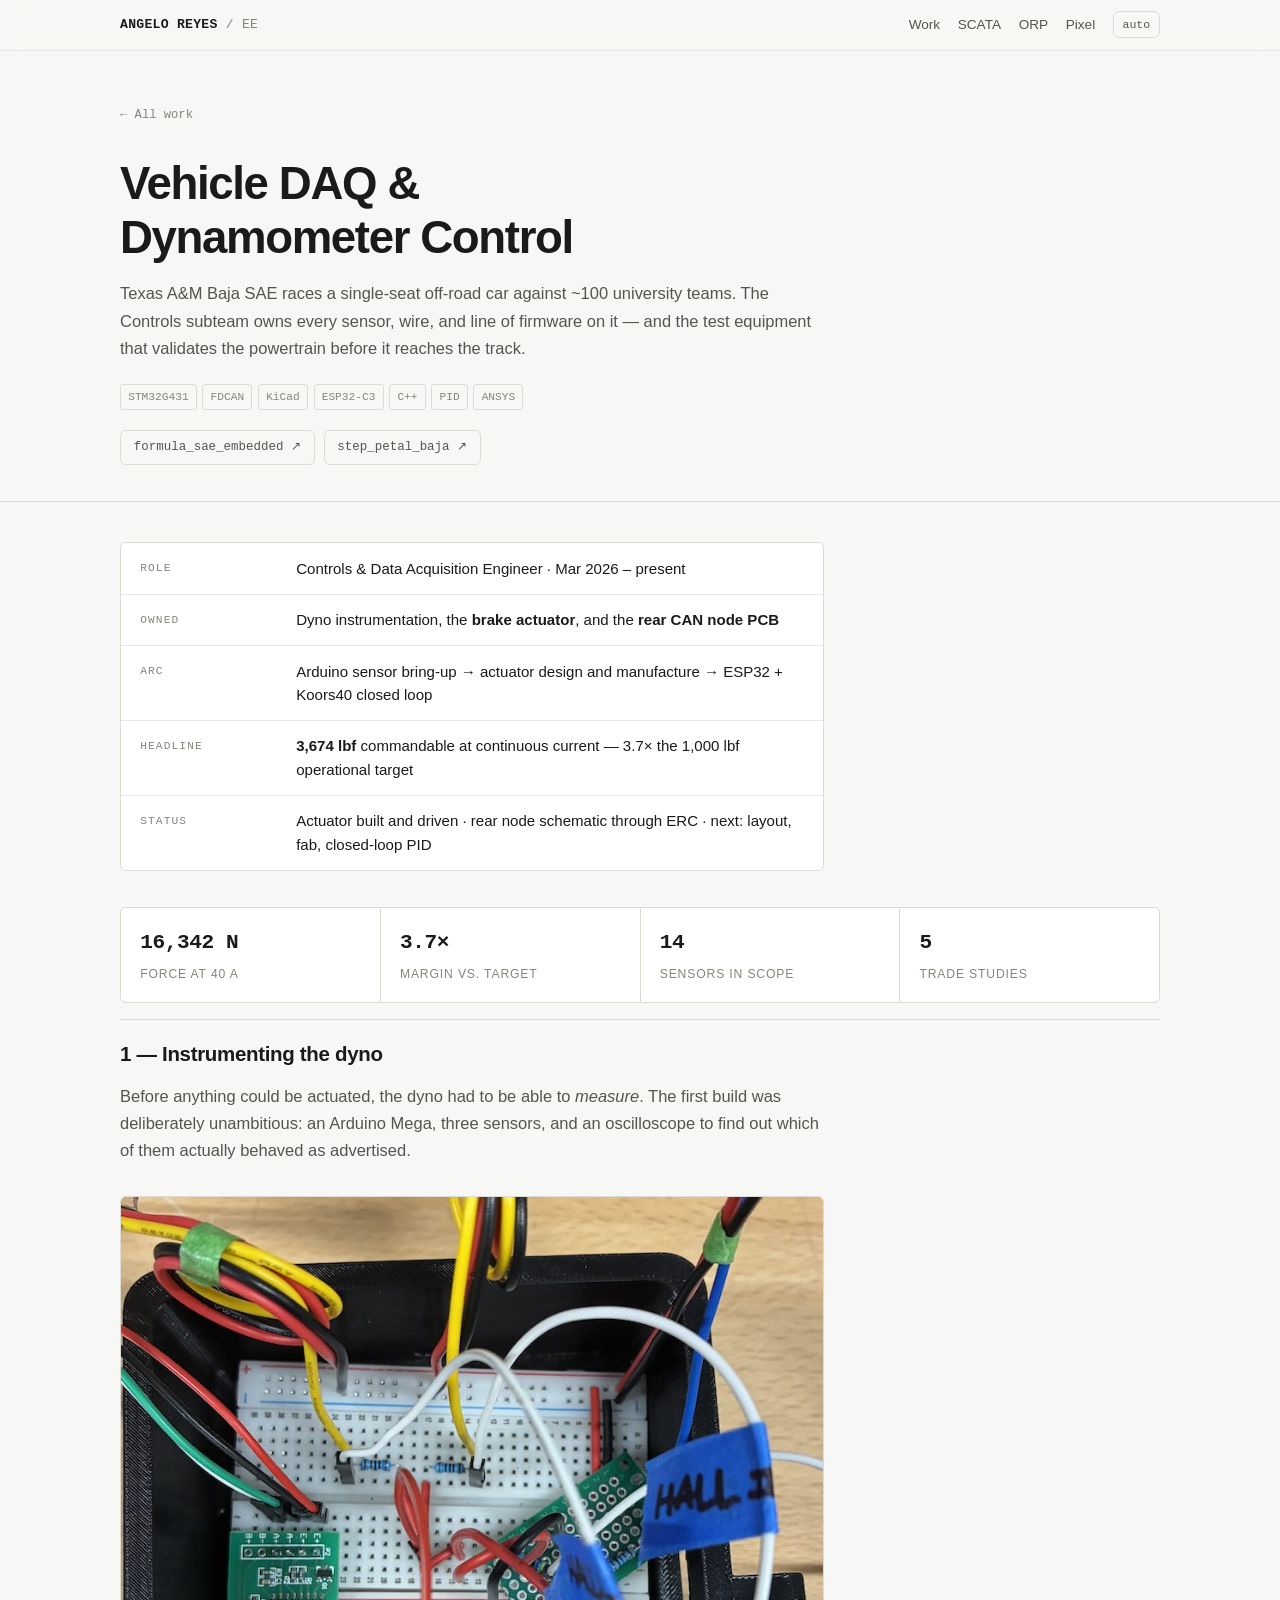
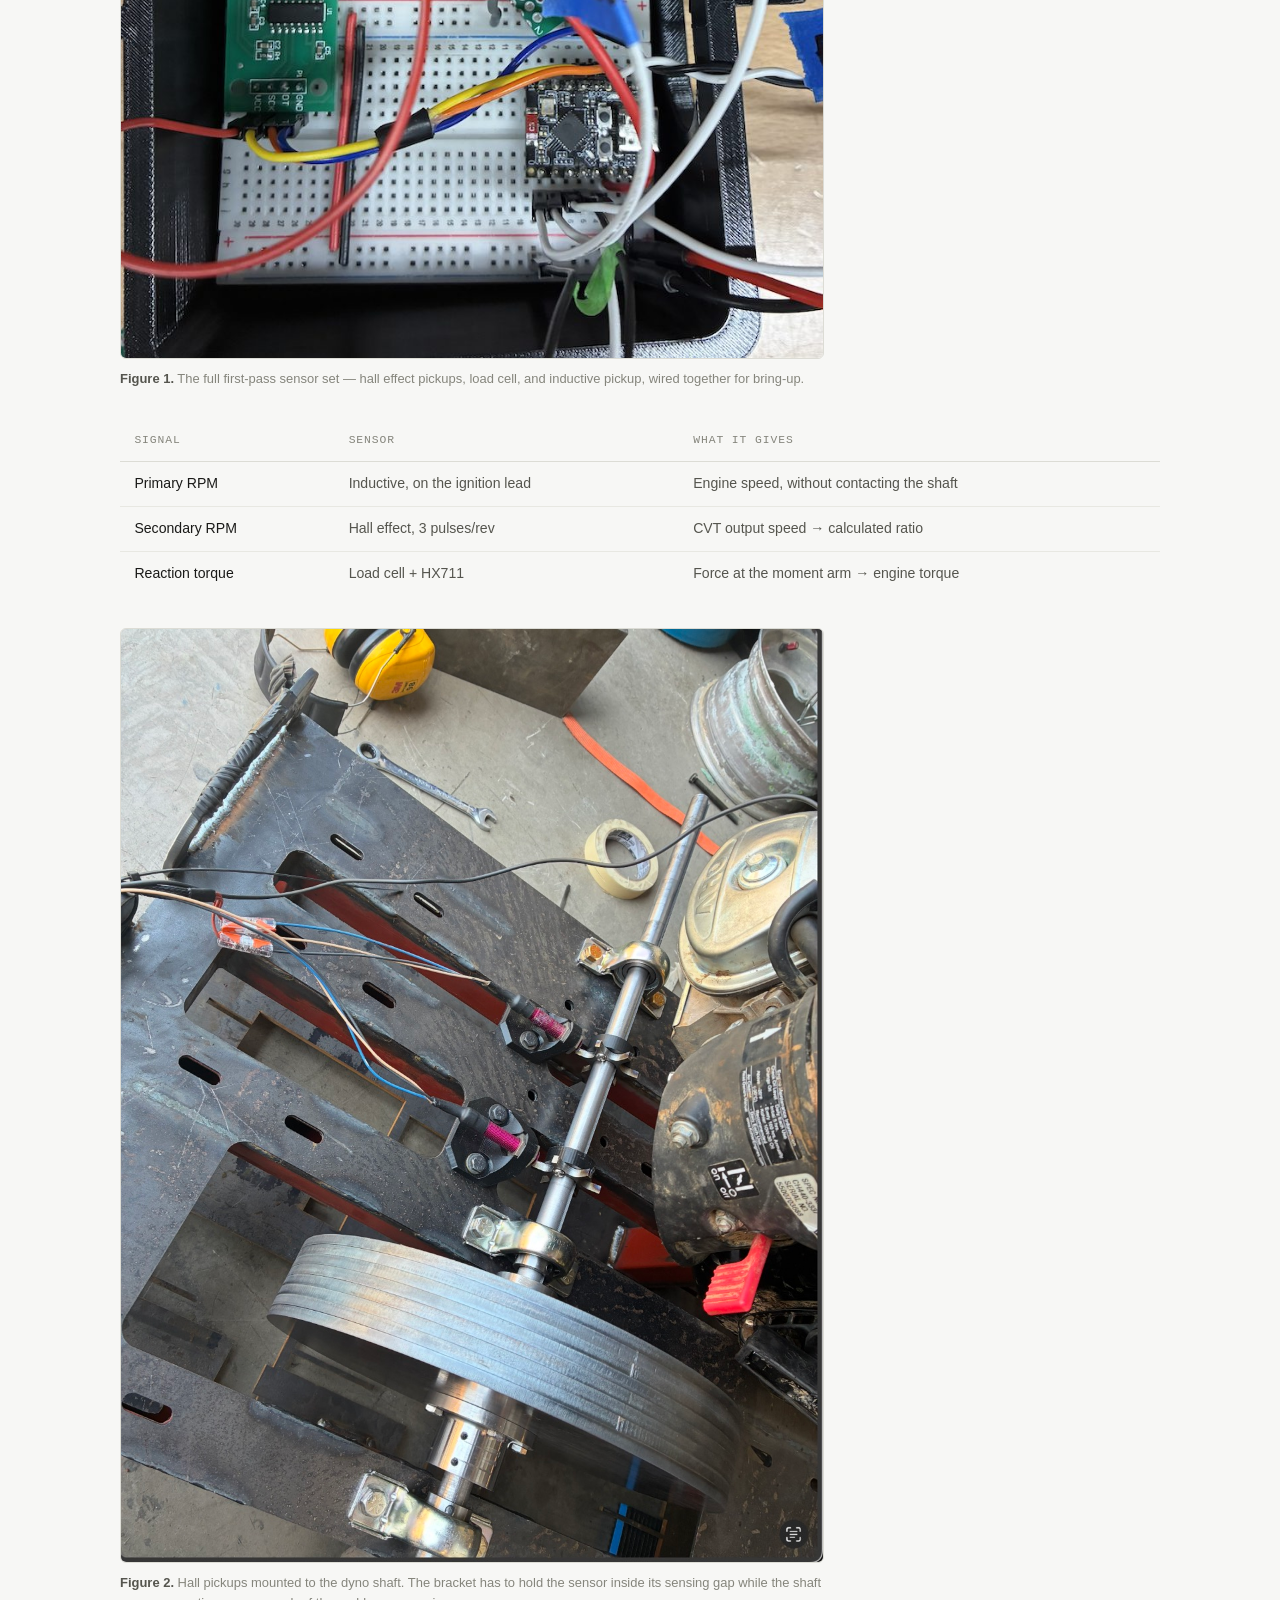
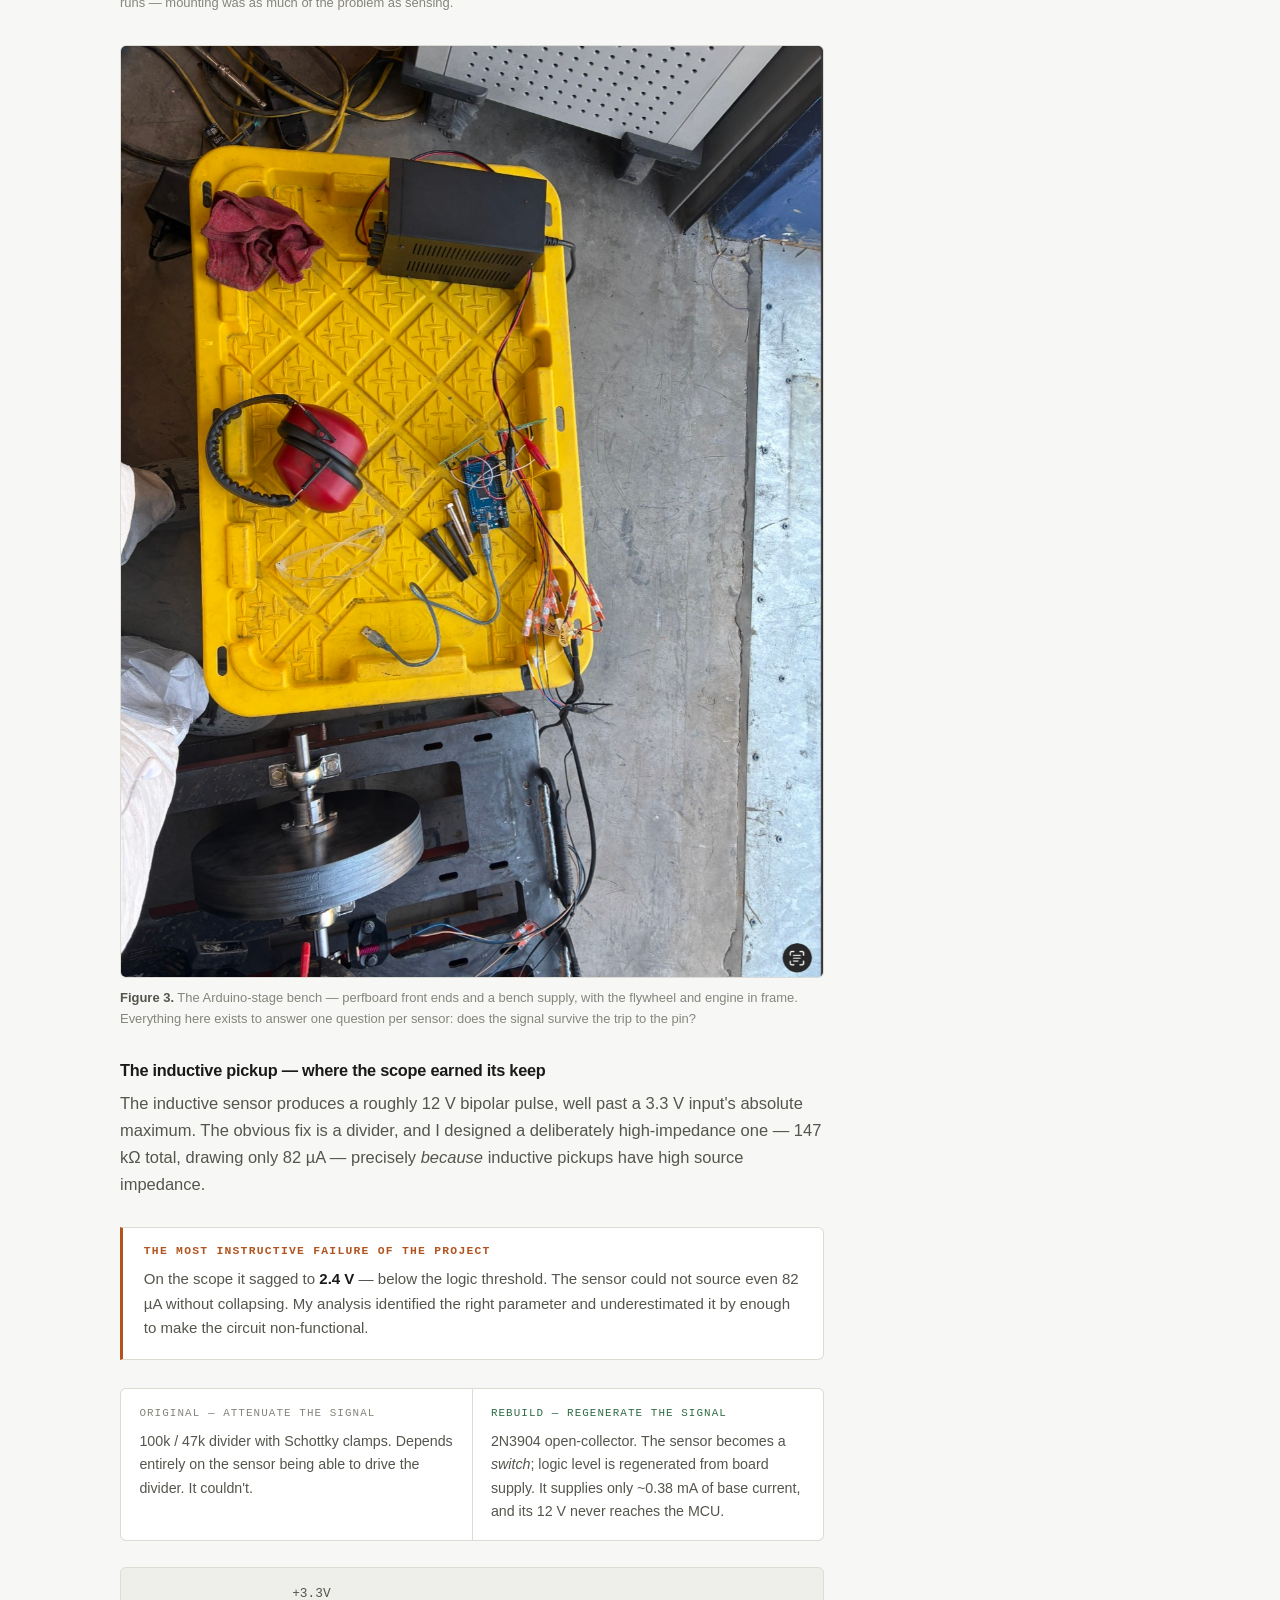
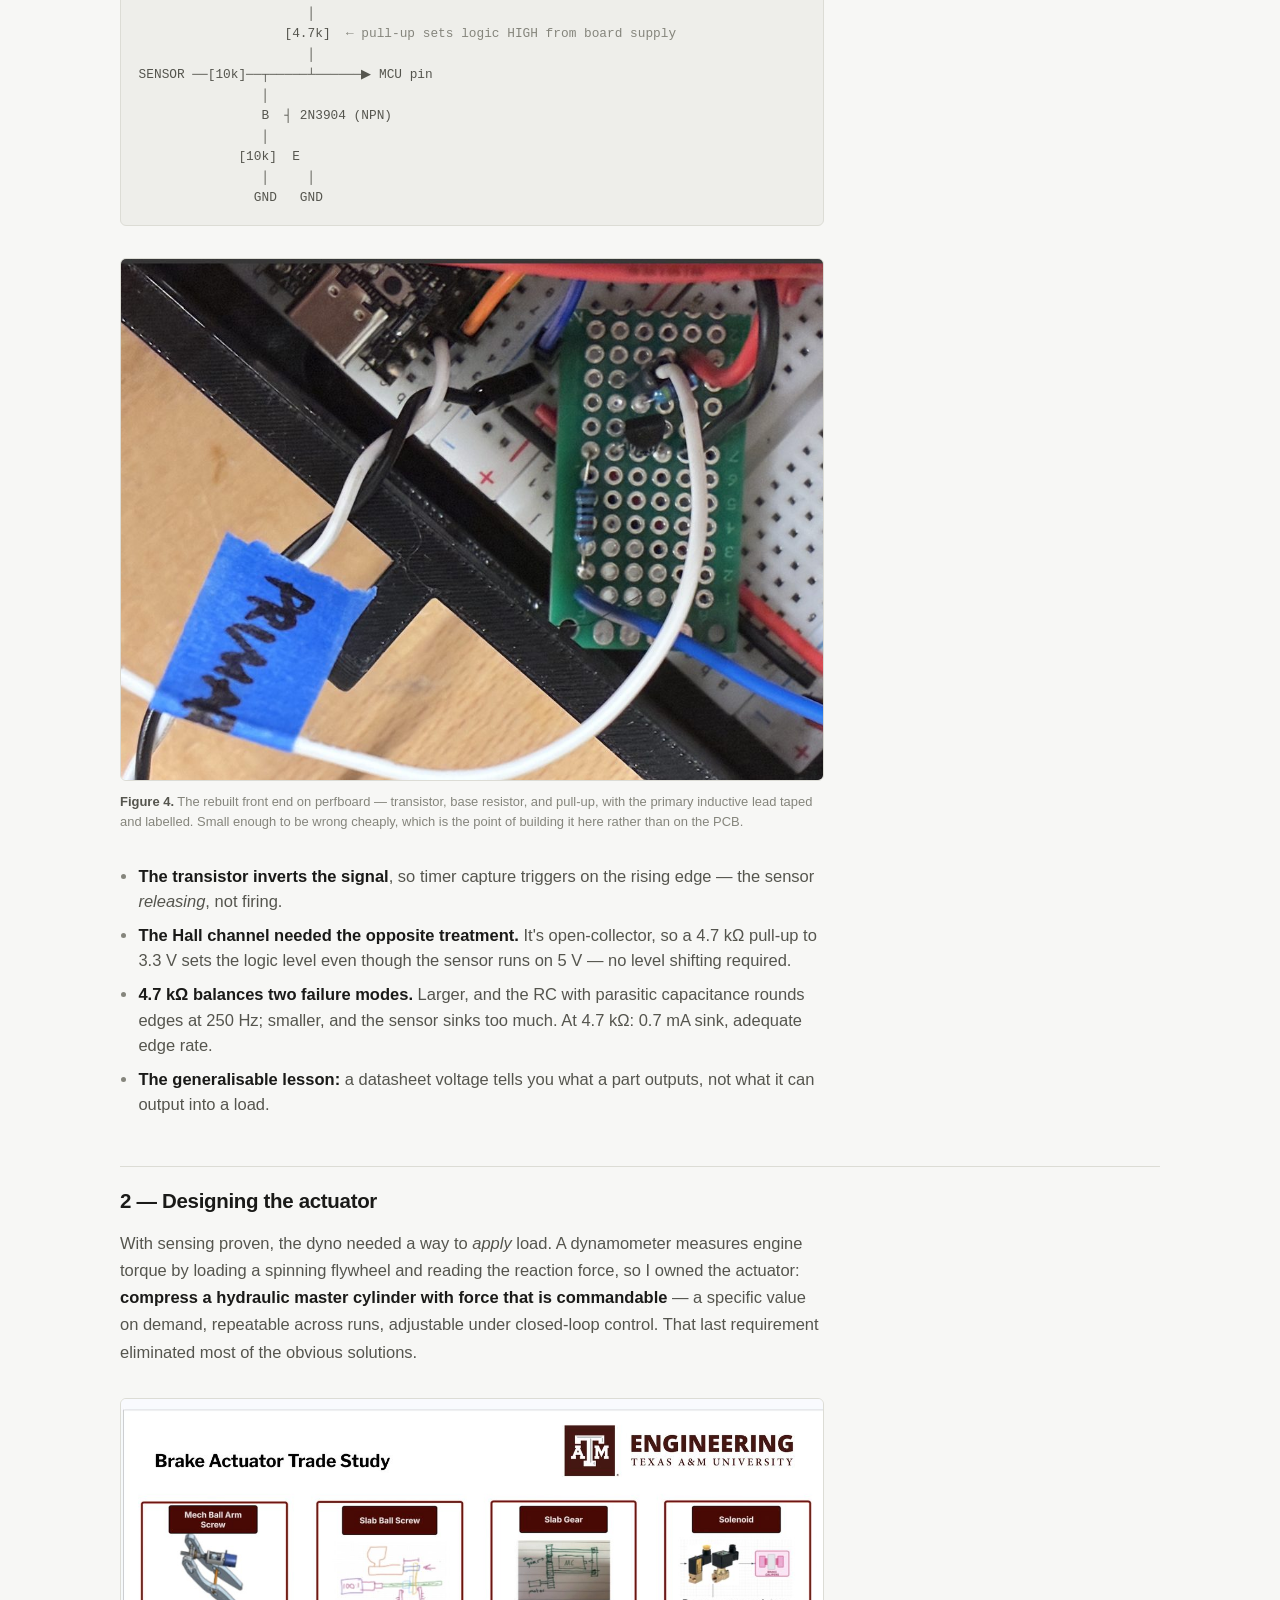
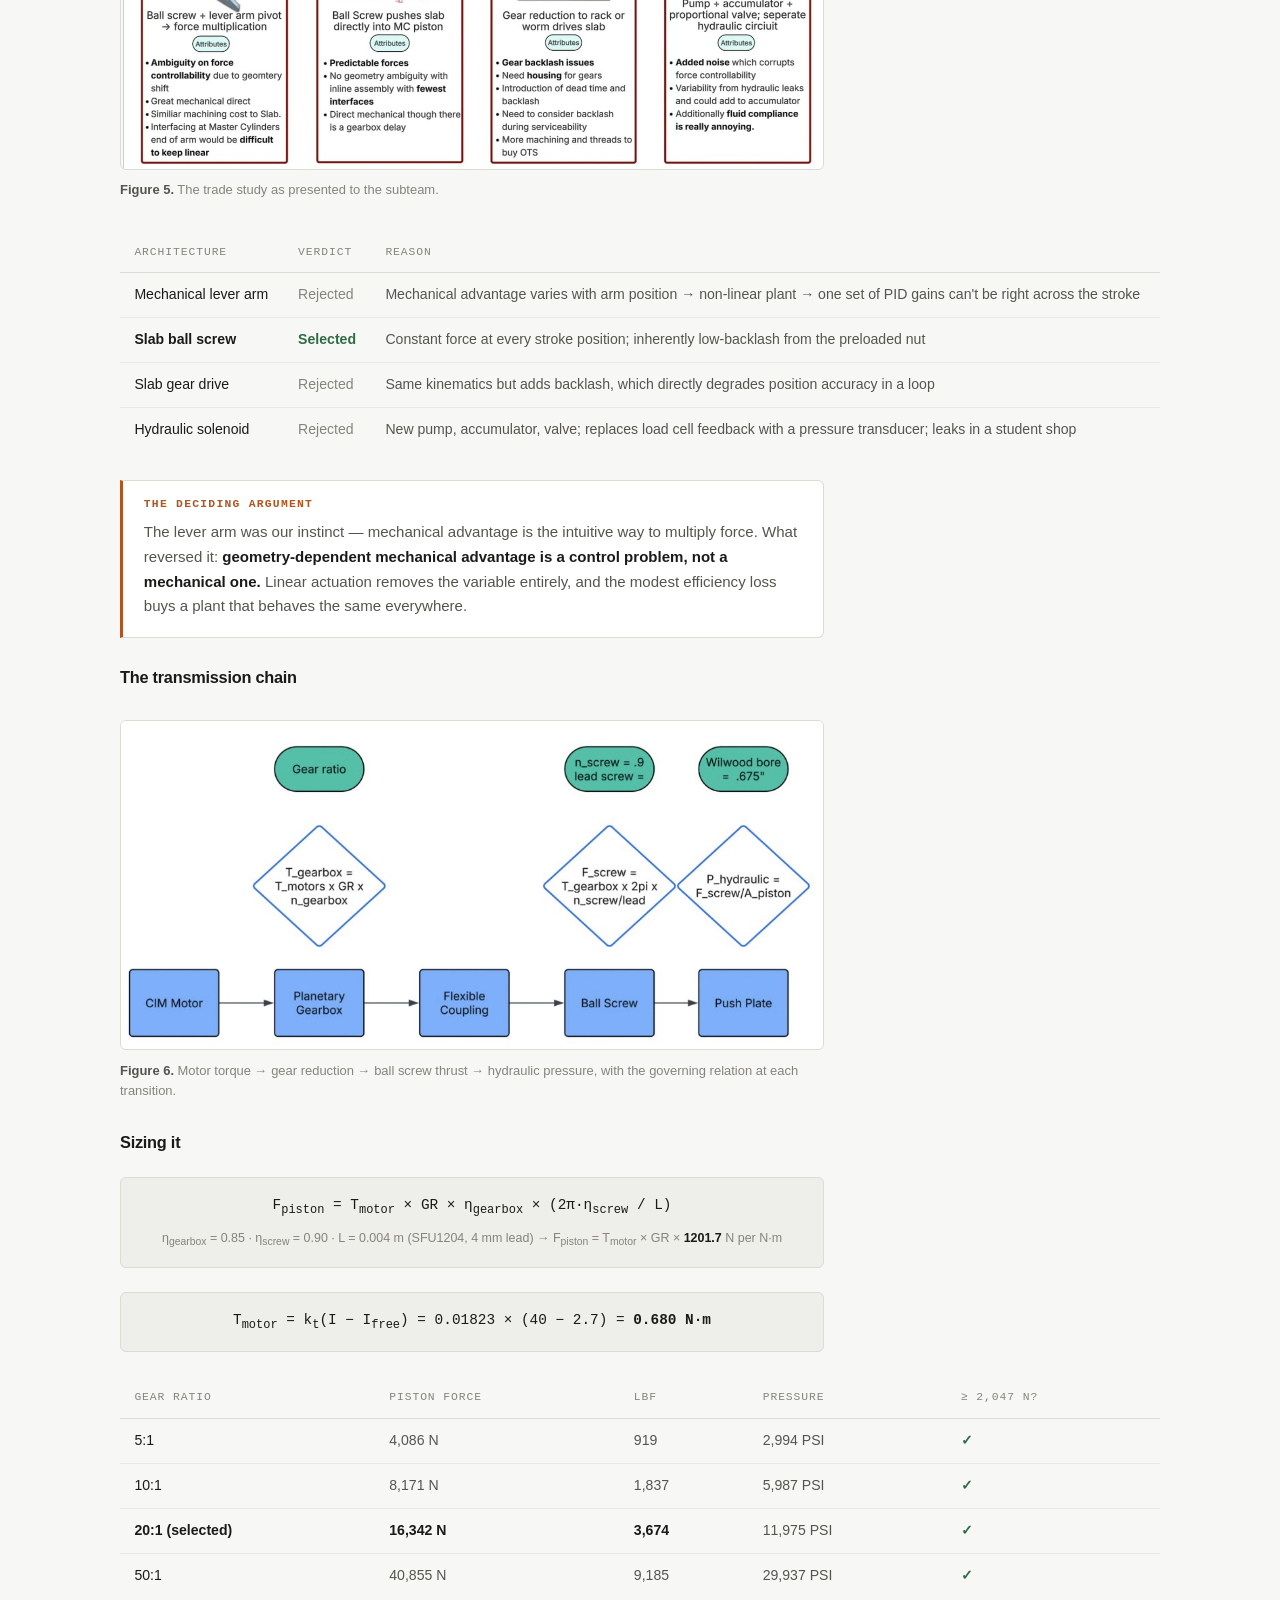
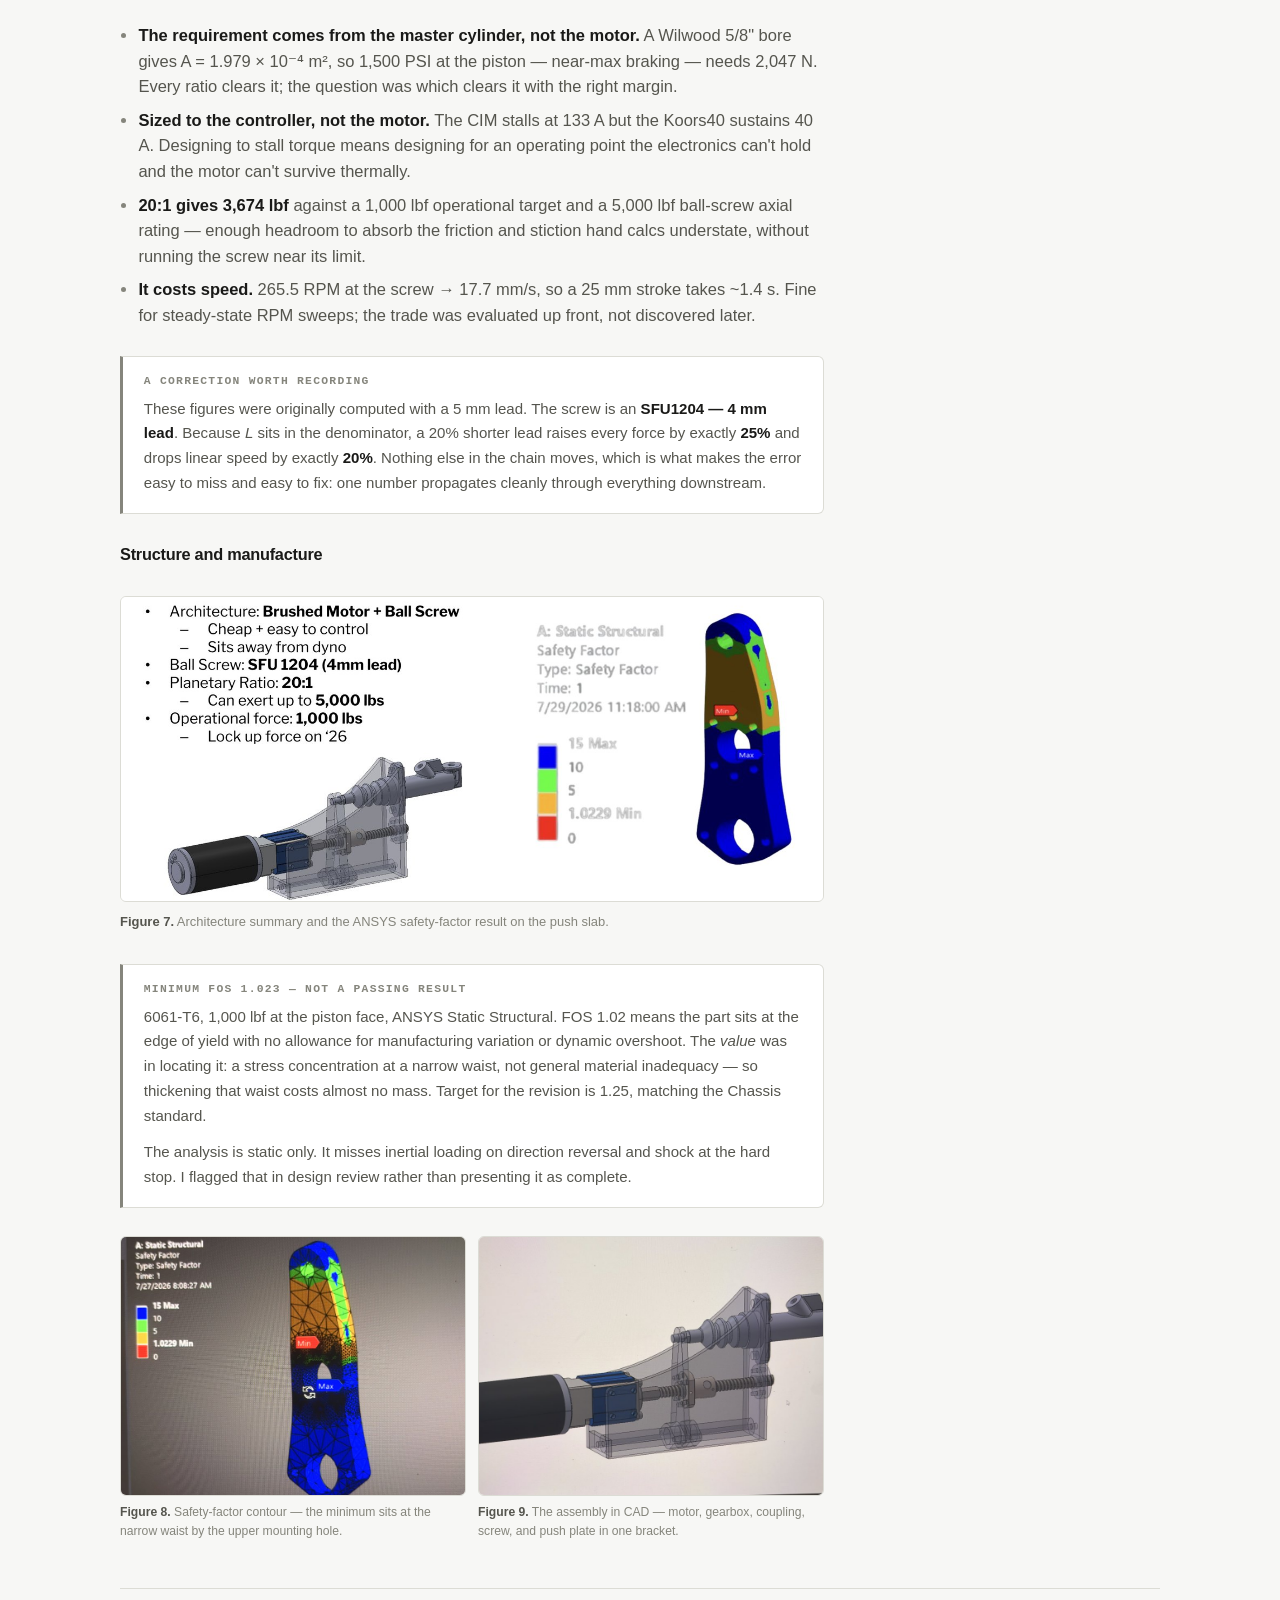
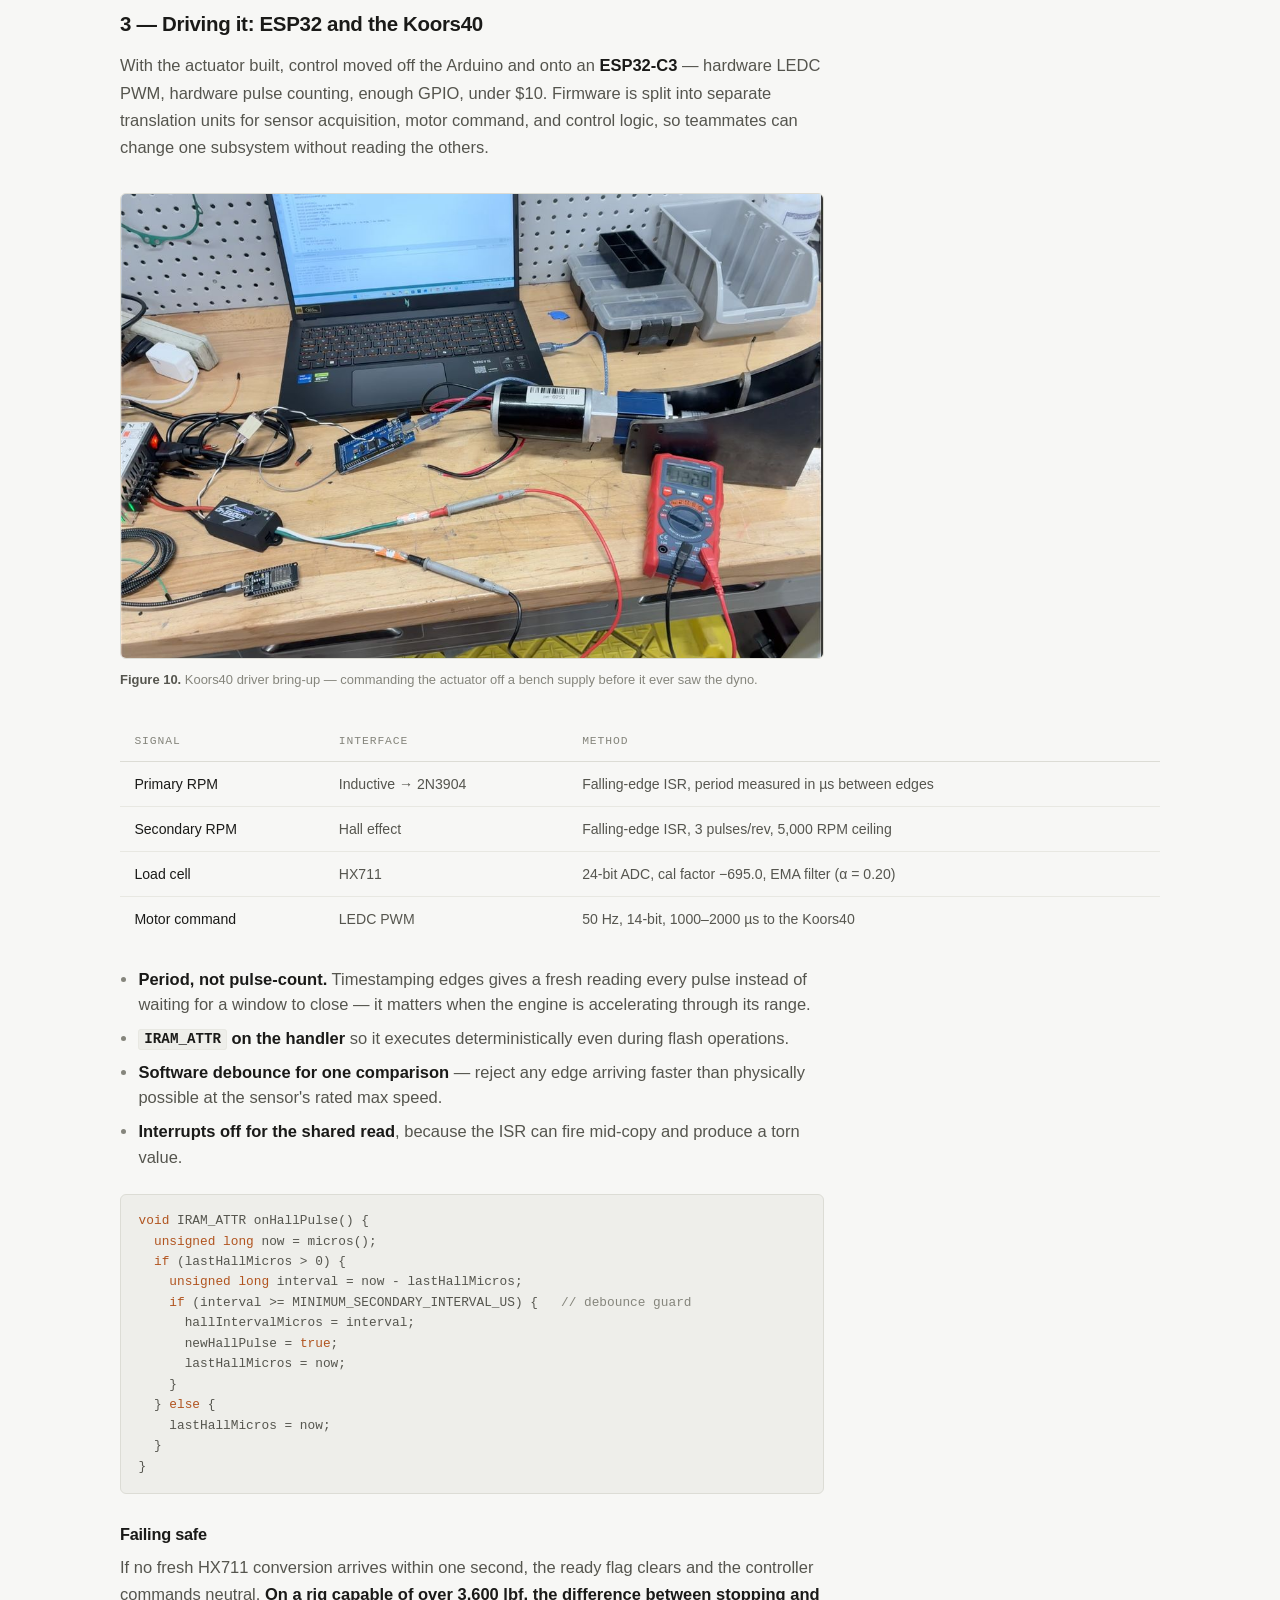
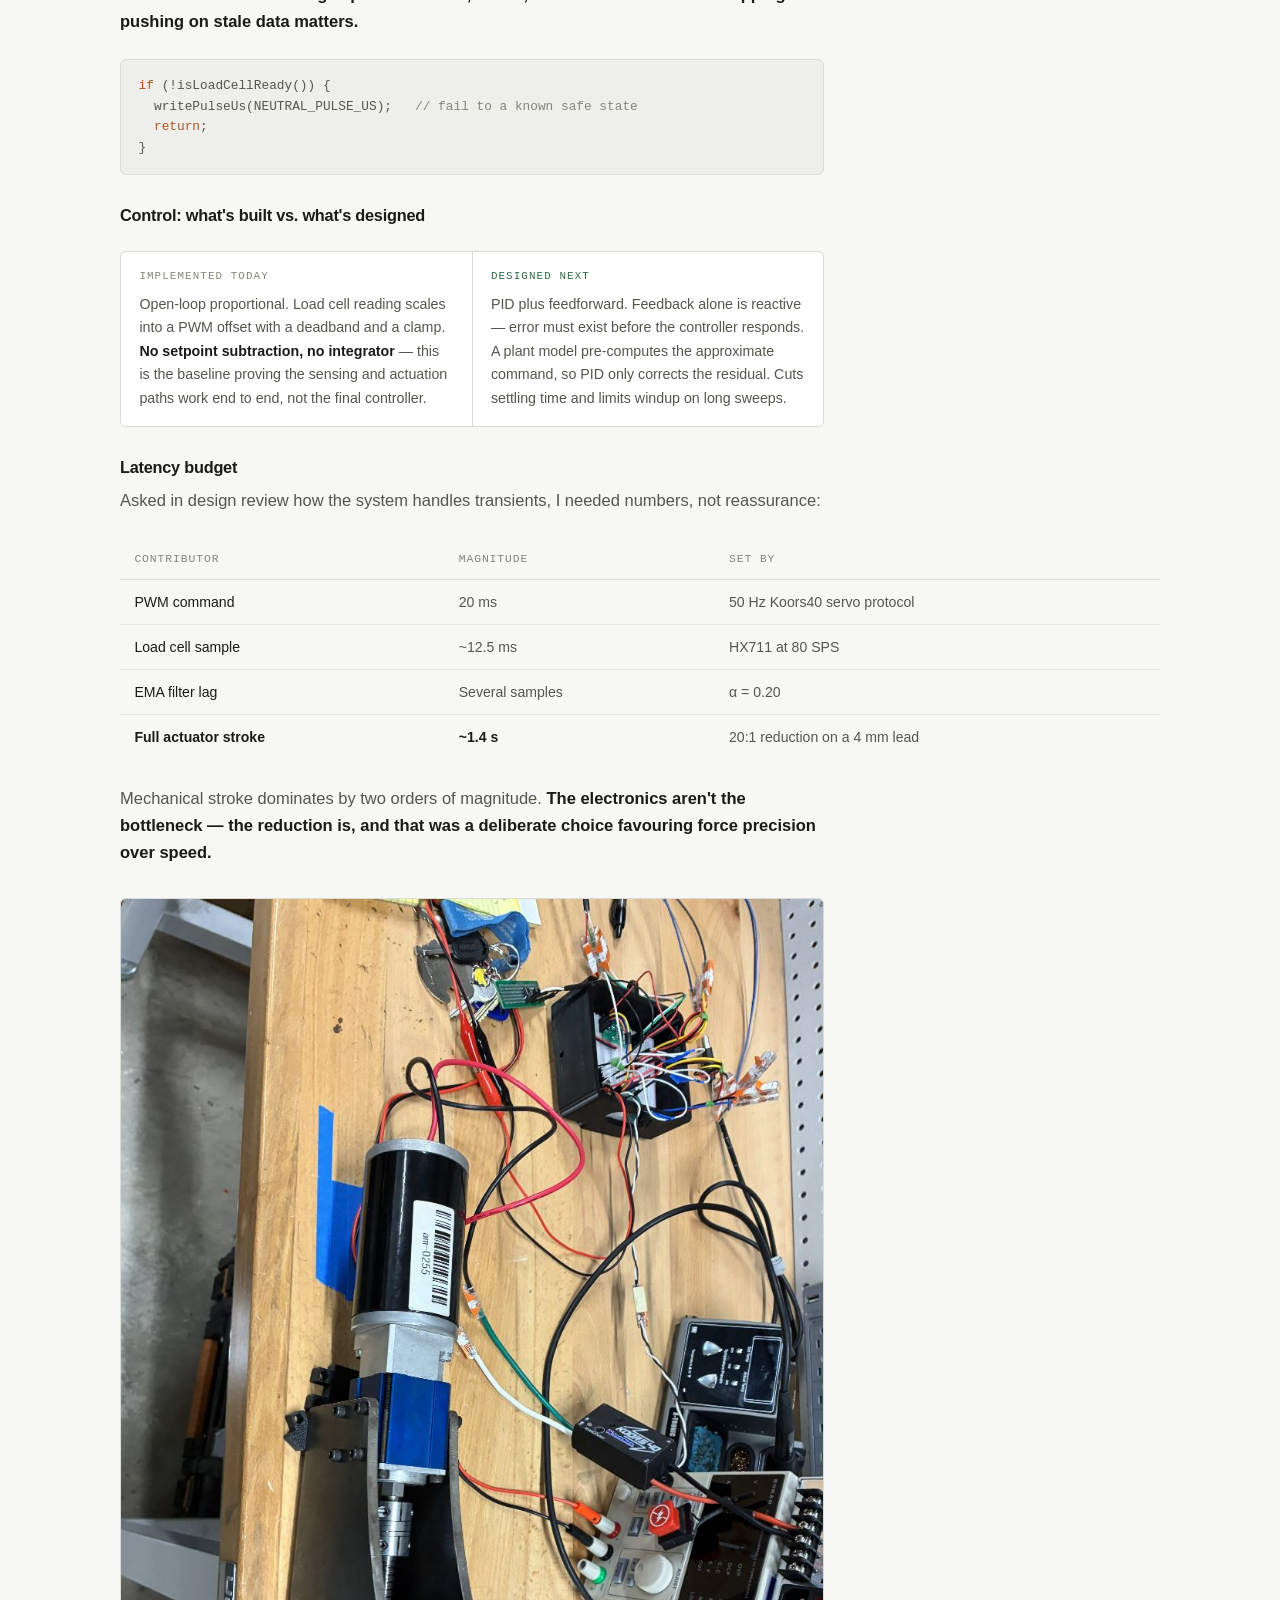
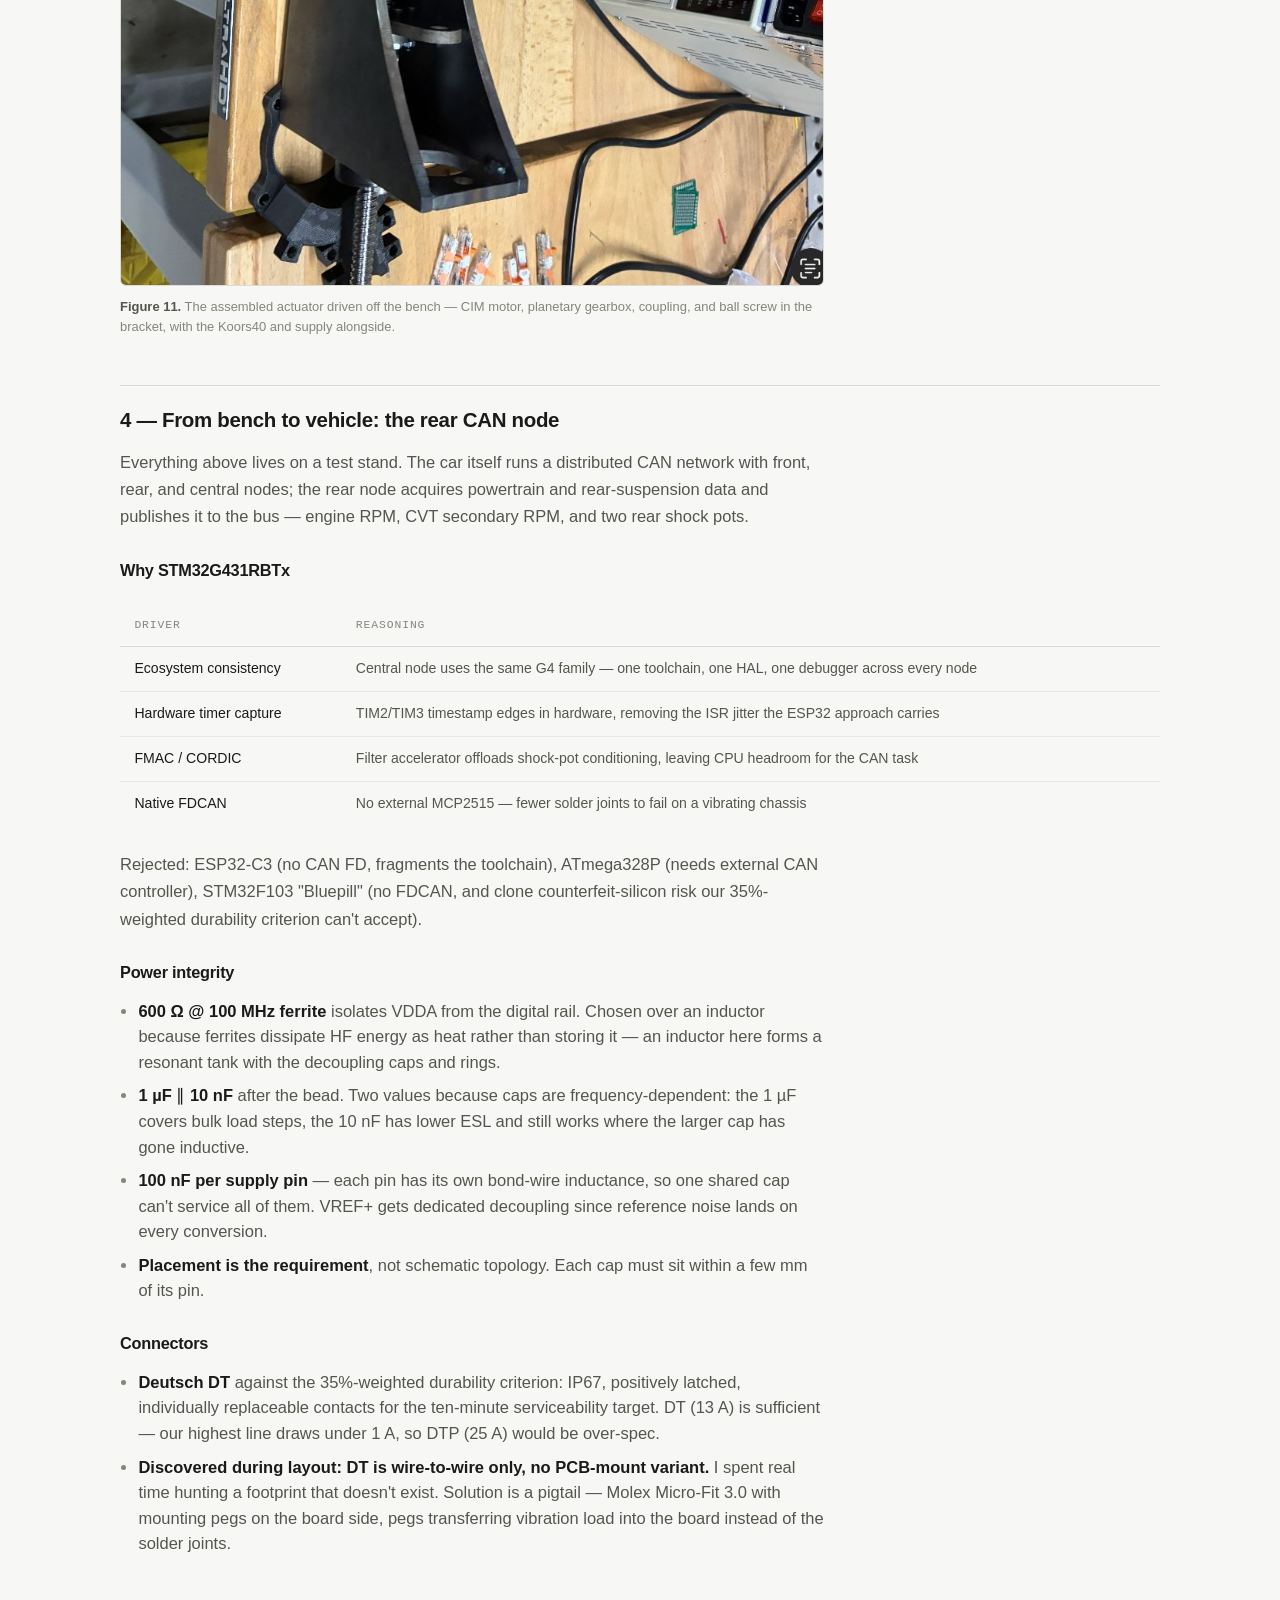
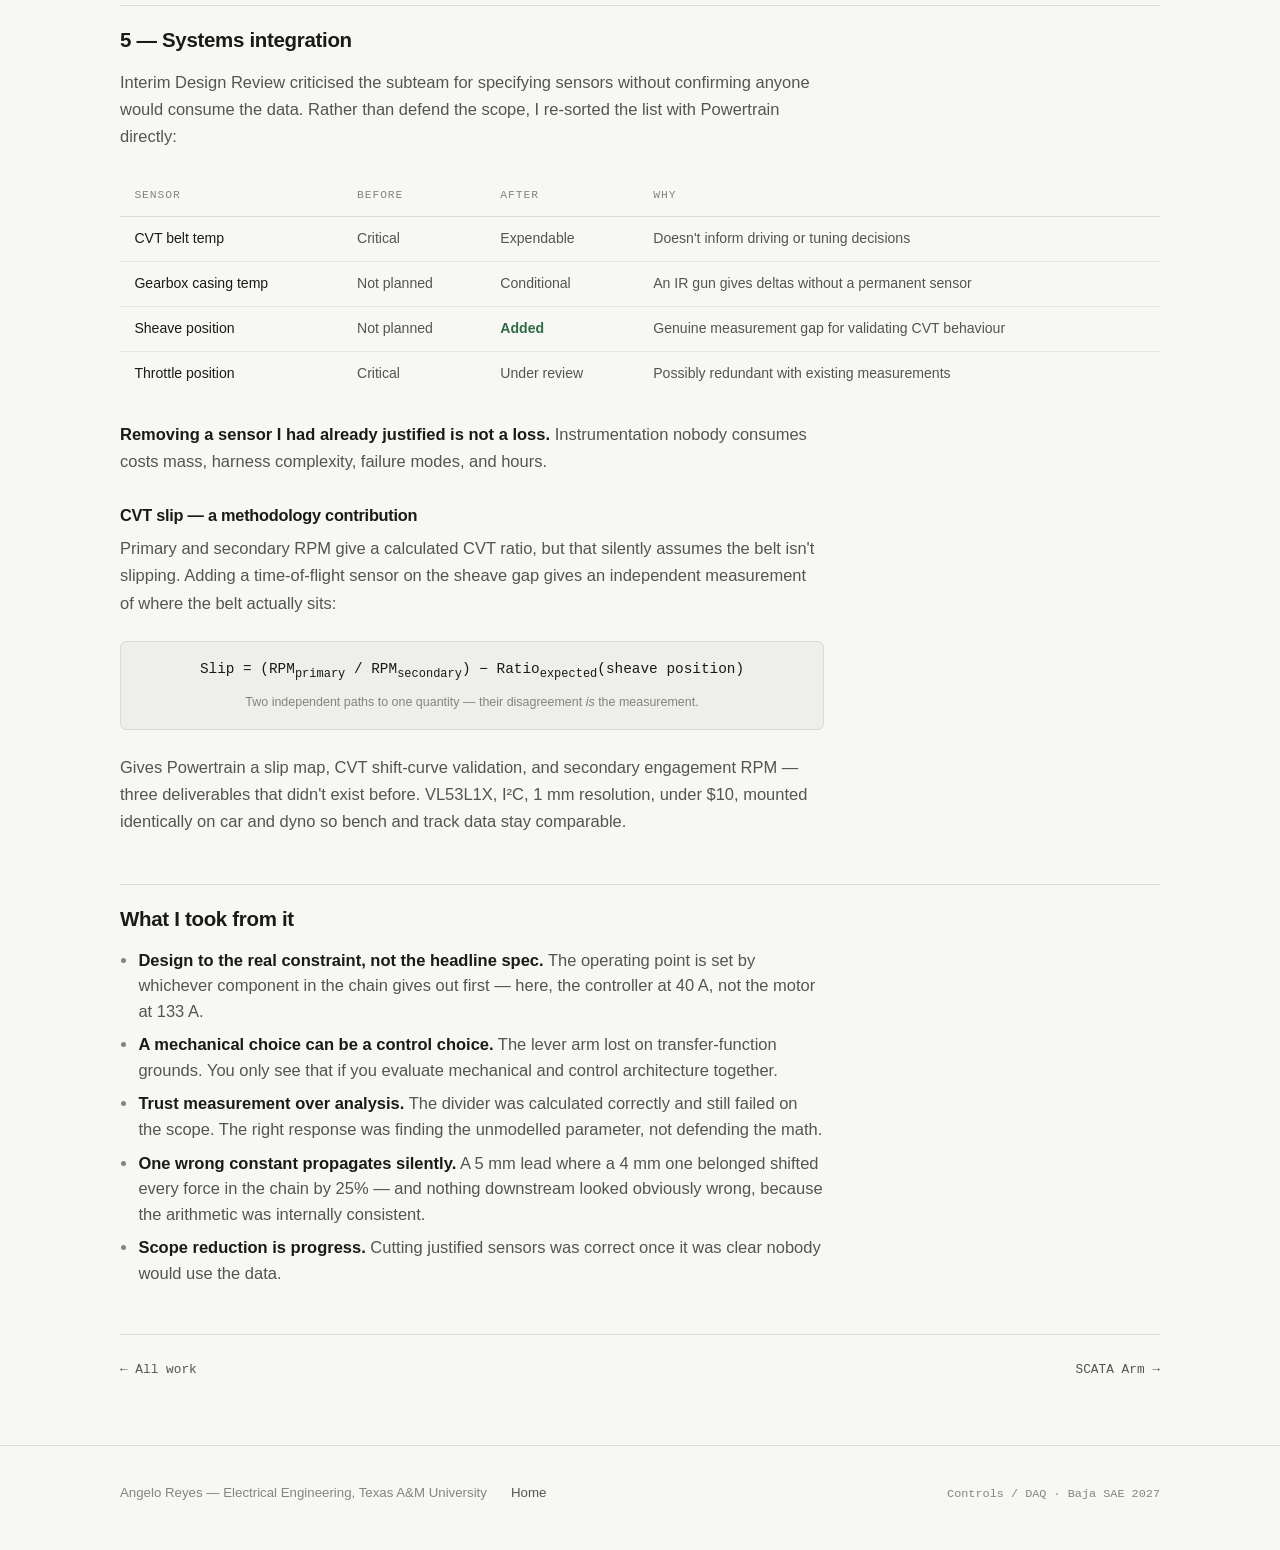
==== commit 72220195: "Correct lead screw to SFU1204 (4mm) and reorder Baja page as a build story The force sheet assumed a" ====
--- a/projects/baja-daq.html
+++ b/projects/baja-daq.html
@@ -4,10 +4,10 @@
 <meta charset="utf-8">
 <meta name="viewport" content="width=device-width, initial-scale=1">
 <title>Vehicle DAQ &amp; Dynamometer Control — Angelo Reyes</title>
-<meta name="description" content="A distributed CAN node and engine dynamometer brake actuator for Texas A&amp;M Baja SAE 2027 — trade studies, FEA, ESP32-C3 firmware, and a sensor front end rebuilt after bench testing.">
+<meta name="description" content="Instrumenting an engine dynamometer and designing its brake actuator for Texas A&amp;M Baja SAE 2027 — sensor bring-up, trade studies, FEA, and a distributed CAN node.">
 <link rel="icon" href="data:image/svg+xml,<svg xmlns='http://www.w3.org/2000/svg' viewBox='0 0 100 100'><text y='.9em' font-size='90'>⚡</text></svg>">
-<link rel="stylesheet" href="../assets/css/site.css?v=3">
-<script src="../assets/js/site.js?v=3"></script>
+<link rel="stylesheet" href="../assets/css/site.css?v=4">
+<script src="../assets/js/site.js?v=4"></script>
 </head>
 <body>
 
@@ -32,7 +32,8 @@
     <h1>Vehicle DAQ &amp;<br>Dynamometer Control</h1>
     <p class="sub">
       Texas A&amp;M Baja SAE races a single-seat off-road car against ~100 university teams.
-      The Controls subteam owns every sensor, wire, and line of firmware on it.
+      The Controls subteam owns every sensor, wire, and line of firmware on it — and the test
+      equipment that validates the powertrain before it reaches the track.
     </p>
     <div class="tags">
       <span>STM32G431</span><span>FDCAN</span><span>KiCad</span><span>ESP32-C3</span>
@@ -50,56 +51,135 @@
 
     <dl class="glance">
       <div><dt>Role</dt><dd>Controls &amp; Data Acquisition Engineer · Mar 2026 – present</dd></div>
-      <div><dt>Owned</dt><dd>Two systems: a <b>dynamometer brake actuator</b> and the <b>rear CAN node PCB</b></dd></div>
-      <div><dt>Built</dt><dd>Complete KiCad schematic (14-sensor network), ESP32-C3 test firmware, actuator mechanical design</dd></div>
-      <div><dt>Headline</dt><dd><b>2,940 lbf</b> commandable force at continuous current — 2.9× the 1,000 lbf target</dd></div>
-      <div><dt>Status</dt><dd>Schematic through ERC · firmware validated on hardware · next: layout, fab, closed-loop PID</dd></div>
+      <div><dt>Owned</dt><dd>Dyno instrumentation, the <b>brake actuator</b>, and the <b>rear CAN node PCB</b></dd></div>
+      <div><dt>Arc</dt><dd>Arduino sensor bring-up → actuator design and manufacture → ESP32 + Koors40 closed loop</dd></div>
+      <div><dt>Headline</dt><dd><b>3,674 lbf</b> commandable at continuous current — 3.7× the 1,000 lbf operational target</dd></div>
+      <div><dt>Status</dt><dd>Actuator built and driven · rear node schematic through ERC · next: layout, fab, closed-loop PID</dd></div>
     </dl>
 
     <div class="stats">
-      <div class="stat"><b>13,074 N</b><span>Force at 40 A</span></div>
-      <div class="stat"><b>4.8×</b><span>Margin vs. target</span></div>
+      <div class="stat"><b>16,342 N</b><span>Force at 40 A</span></div>
+      <div class="stat"><b>3.7×</b><span>Margin vs. target</span></div>
       <div class="stat"><b>14</b><span>Sensors in scope</span></div>
       <div class="stat"><b>5</b><span>Trade studies</span></div>
     </div>
 
     <!-- ============ 1 ============ -->
-    <h2>1 — Dynamometer brake actuator</h2>
-
-    <p>
-      A dynamometer measures engine torque by loading a spinning flywheel and reading the
-      reaction force. I owned the actuator: <strong>compress a hydraulic master cylinder with
-      force that is commandable</strong> — a specific value on demand, repeatable across runs,
-      adjustable under closed-loop control. That last requirement eliminated most of the
-      obvious solutions.
-    </p>
-
-    <h3>Trade study — four architectures</h3>
+    <h2>1 — Instrumenting the dyno</h2>
+
+    <p>
+      Before anything could be actuated, the dyno had to be able to <em>measure</em>. The first
+      build was deliberately unambitious: an Arduino Mega, three sensors, and an oscilloscope
+      to find out which of them actually behaved as advertised.
+    </p>
+
+    <figure>
+      <img src="../assets/img/dyno-sensor-stack.jpg" alt="The dynamometer sensor set laid out together: hall effect pickups, a load cell, and the inductive sensor with their wiring.">
+      <figcaption><b>Figure 1.</b> The full first-pass sensor set — hall effect pickups, load cell, and inductive pickup, wired together for bring-up.</figcaption>
+    </figure>
+
+    <div class="tablewrap">
+      <table>
+        <thead><tr><th>Signal</th><th>Sensor</th><th>What it gives</th></tr></thead>
+        <tbody>
+          <tr><td>Primary RPM</td><td>Inductive, on the ignition lead</td><td>Engine speed, without contacting the shaft</td></tr>
+          <tr><td>Secondary RPM</td><td>Hall effect, 3 pulses/rev</td><td>CVT output speed → calculated ratio</td></tr>
+          <tr><td>Reaction torque</td><td>Load cell + HX711</td><td>Force at the moment arm → engine torque</td></tr>
+        </tbody>
+      </table>
+    </div>
+
+    <figure>
+      <img src="../assets/img/dyno-hall-pickup.jpg" alt="Hall effect sensor brackets mounted on the dynamometer shaft, with signal wiring running back through lever-nut connectors to the DAQ.">
+      <figcaption><b>Figure 2.</b> Hall pickups mounted to the dyno shaft. The bracket has to hold the sensor inside its sensing gap while the shaft runs — mounting was as much of the problem as sensing.</figcaption>
+    </figure>
+
+    <figure>
+      <img src="../assets/img/dyno-daq-bench.jpg" alt="Dynamometer sensor bench: Arduino board, bench power supply, and wiring harness laid out on a work table beside the flywheel and engine.">
+      <figcaption><b>Figure 3.</b> The Arduino-stage bench — perfboard front ends and a bench supply, with the flywheel and engine in frame. Everything here exists to answer one question per sensor: does the signal survive the trip to the pin?</figcaption>
+    </figure>
+
+    <h3>The inductive pickup — where the scope earned its keep</h3>
+
+    <p>
+      The inductive sensor produces a roughly 12 V bipolar pulse, well past a 3.3 V input's
+      absolute maximum. The obvious fix is a divider, and I designed a deliberately
+      high-impedance one — 147 kΩ total, drawing only 82 µA — precisely <em>because</em>
+      inductive pickups have high source impedance.
+    </p>
+
+    <div class="callout">
+      <h4>The most instructive failure of the project</h4>
+      <p>
+        On the scope it sagged to <strong>2.4 V</strong> — below the logic threshold. The
+        sensor could not source even 82 µA without collapsing. My analysis identified the right
+        parameter and underestimated it by enough to make the circuit non-functional.
+      </p>
+    </div>
+
+    <div class="ba">
+      <div class="b1">
+        <h5>Original — attenuate the signal</h5>
+        <p>100k / 47k divider with Schottky clamps. Depends entirely on the sensor being able to drive the divider. It couldn't.</p>
+      </div>
+      <div class="b2">
+        <h5>Rebuild — regenerate the signal</h5>
+        <p>2N3904 open-collector. The sensor becomes a <em>switch</em>; logic level is regenerated from board supply. It supplies only ~0.38 mA of base current, and its 12 V never reaches the MCU.</p>
+      </div>
+    </div>
+
+<pre>                    +3.3V
+                      │
+                   [4.7k]  <span class="c">← pull-up sets logic HIGH from board supply</span>
+                      │
+SENSOR ──[10k]──┬─────┴──────▶ MCU pin
+                │
+                B  ┤ 2N3904 (NPN)
+                │
+             [10k]  E
+                │     │
+               GND   GND</pre>
+
+    <figure>
+      <img src="../assets/img/dyno-npn-rebuild.jpg" alt="A small perfboard carrying a 2N3904 transistor and two resistors, wired into a breadboard beside a microcontroller, with one lead labelled PRIMARY in marker on blue tape.">
+      <figcaption>
+        <b>Figure 4.</b> The rebuilt front end on perfboard — transistor, base resistor, and
+        pull-up, with the primary inductive lead taped and labelled. Small enough to be wrong
+        cheaply, which is the point of building it here rather than on the PCB.
+      </figcaption>
+    </figure>
+
+    <ul class="tight">
+      <li><strong>The transistor inverts the signal</strong>, so timer capture triggers on the rising edge — the sensor <em>releasing</em>, not firing.</li>
+      <li><strong>The Hall channel needed the opposite treatment.</strong> It's open-collector, so a 4.7 kΩ pull-up to 3.3 V sets the logic level even though the sensor runs on 5 V — no level shifting required.</li>
+      <li><strong>4.7 kΩ balances two failure modes.</strong> Larger, and the RC with parasitic capacitance rounds edges at 250 Hz; smaller, and the sensor sinks too much. At 4.7 kΩ: 0.7 mA sink, adequate edge rate.</li>
+      <li><strong>The generalisable lesson:</strong> a datasheet voltage tells you what a part outputs, not what it can output into a load.</li>
+    </ul>
+
+    <!-- ============ 2 ============ -->
+    <h2>2 — Designing the actuator</h2>
+
+    <p>
+      With sensing proven, the dyno needed a way to <em>apply</em> load. A dynamometer measures
+      engine torque by loading a spinning flywheel and reading the reaction force, so I owned
+      the actuator: <strong>compress a hydraulic master cylinder with force that is
+      commandable</strong> — a specific value on demand, repeatable across runs, adjustable
+      under closed-loop control. That last requirement eliminated most of the obvious solutions.
+    </p>
+
+    <figure>
+      <img src="../assets/img/act-trade-study.jpg" alt="Trade study slide comparing four candidate actuation architectures for the dynamometer brake.">
+      <figcaption><b>Figure 5.</b> The trade study as presented to the subteam.</figcaption>
+    </figure>
 
     <div class="tablewrap">
       <table>
         <thead><tr><th>Architecture</th><th>Verdict</th><th>Reason</th></tr></thead>
         <tbody>
-          <tr>
-            <td>Mechanical lever arm</td>
-            <td><span class="no">Rejected</span></td>
-            <td>Mechanical advantage varies with arm position → non-linear plant → one set of PID gains can't be right across the stroke</td>
-          </tr>
-          <tr>
-            <td><strong>Slab ball screw</strong></td>
-            <td><span class="yes">Selected</span></td>
-            <td>Constant force at every stroke position; inherently low-backlash from the preloaded nut</td>
-          </tr>
-          <tr>
-            <td>Slab gear drive</td>
-            <td><span class="no">Rejected</span></td>
-            <td>Same kinematics but adds backlash, which directly degrades position accuracy in a loop</td>
-          </tr>
-          <tr>
-            <td>Hydraulic solenoid</td>
-            <td><span class="no">Rejected</span></td>
-            <td>New pump, accumulator, valve; replaces load cell feedback with a pressure transducer; leaks in a student shop</td>
-          </tr>
+          <tr><td>Mechanical lever arm</td><td><span class="no">Rejected</span></td><td>Mechanical advantage varies with arm position → non-linear plant → one set of PID gains can't be right across the stroke</td></tr>
+          <tr><td><strong>Slab ball screw</strong></td><td><span class="yes">Selected</span></td><td>Constant force at every stroke position; inherently low-backlash from the preloaded nut</td></tr>
+          <tr><td>Slab gear drive</td><td><span class="no">Rejected</span></td><td>Same kinematics but adds backlash, which directly degrades position accuracy in a loop</td></tr>
+          <tr><td>Hydraulic solenoid</td><td><span class="no">Rejected</span></td><td>New pump, accumulator, valve; replaces load cell feedback with a pressure transducer; leaks in a student shop</td></tr>
         </tbody>
       </table>
     </div>
@@ -114,37 +194,61 @@
       </p>
     </div>
 
-    <h3>Sizing the transmission</h3>
-
-    <p>
-      Motor torque → gear reduction → ball screw thrust → hydraulic pressure. With a 20:1
-      planetary, an SFU1205 screw (5 mm lead), and combined efficiency of 0.765:
-    </p>
+    <h3>The transmission chain</h3>
+
+    <figure>
+      <img src="../assets/img/act-pipeline.jpg" alt="Block diagram: CIM motor into planetary gearbox, flexible coupling, ball screw, push plate, with the governing equation at each stage.">
+      <figcaption><b>Figure 6.</b> Motor torque → gear reduction → ball screw thrust → hydraulic pressure, with the governing relation at each transition.</figcaption>
+    </figure>
+
+    <h3>Sizing it</h3>
 
     <div class="eq">
-      F<sub>piston</sub> = T<sub>motor</sub> × GR × 961.3 &nbsp; [N per N·m]
-      <small>T<sub>motor</sub> = k<sub>t</sub>(I − I<sub>free</sub>) = 0.01823 × (40 − 2.7) = <strong>0.680 N·m</strong></small>
-    </div>
-
-    <div class="tablewrap">
-      <table>
-        <thead><tr><th>Gear ratio</th><th>Piston force</th><th>Pressure</th><th>Margin vs. 1,000 PSI</th></tr></thead>
-        <tbody>
-          <tr><td>5:1</td><td>735 lbf</td><td>2,395 PSI</td><td>2.4×</td></tr>
-          <tr><td>10:1</td><td>1,470 lbf</td><td>4,791 PSI</td><td>4.8×</td></tr>
-          <tr><td><strong>20:1 (selected)</strong></td><td><strong>2,940 lbf</strong></td><td>9,580 PSI</td><td>9.6×</td></tr>
-          <tr><td>50:1</td><td>7,348 lbf</td><td>23,952 PSI</td><td>24×</td></tr>
+      F<sub>piston</sub> = T<sub>motor</sub> × GR × η<sub>gearbox</sub> × (2π·η<sub>screw</sub> / L)
+      <small>η<sub>gearbox</sub> = 0.85 · η<sub>screw</sub> = 0.90 · L = 0.004 m (SFU1204, 4 mm lead) → F<sub>piston</sub> = T<sub>motor</sub> × GR × <strong>1201.7</strong> N per N·m</small>
+    </div>
+
+    <div class="eq">
+      T<sub>motor</sub> = k<sub>t</sub>(I − I<sub>free</sub>) = 0.01823 × (40 − 2.7) = <strong>0.680 N·m</strong>
+    </div>
+
+    <div class="tablewrap">
+      <table>
+        <thead><tr><th>Gear ratio</th><th>Piston force</th><th>lbf</th><th>Pressure</th><th>≥ 2,047 N?</th></tr></thead>
+        <tbody>
+          <tr><td>5:1</td><td>4,086 N</td><td>919</td><td>2,994 PSI</td><td><span class="yes">✓</span></td></tr>
+          <tr><td>10:1</td><td>8,171 N</td><td>1,837</td><td>5,987 PSI</td><td><span class="yes">✓</span></td></tr>
+          <tr><td><strong>20:1 (selected)</strong></td><td><strong>16,342 N</strong></td><td><strong>3,674</strong></td><td>11,975 PSI</td><td><span class="yes">✓</span></td></tr>
+          <tr><td>50:1</td><td>40,855 N</td><td>9,185</td><td>29,937 PSI</td><td><span class="yes">✓</span></td></tr>
         </tbody>
       </table>
     </div>
 
     <ul class="tight">
+      <li><strong>The requirement comes from the master cylinder, not the motor.</strong> A Wilwood 5/8" bore gives A = 1.979 × 10⁻⁴ m², so 1,500 PSI at the piston — near-max braking — needs 2,047 N. Every ratio clears it; the question was which clears it with the right margin.</li>
       <li><strong>Sized to the controller, not the motor.</strong> The CIM stalls at 133 A but the Koors40 sustains 40 A. Designing to stall torque means designing for an operating point the electronics can't hold and the motor can't survive thermally.</li>
-      <li><strong>The margin is deliberate.</strong> 2,940 lbf sits inside the screw's 5,000 lbf axial rating, keeps the motor off its thermal limit, and absorbs the friction hand calcs understate.</li>
-      <li><strong>It costs speed.</strong> 22 mm/s → ~1 s for a 25 mm stroke. Fine for steady-state RPM sweeps; the trade was evaluated up front, not discovered later.</li>
+      <li><strong>20:1 gives 3,674 lbf</strong> against a 1,000 lbf operational target and a 5,000 lbf ball-screw axial rating — enough headroom to absorb the friction and stiction hand calcs understate, without running the screw near its limit.</li>
+      <li><strong>It costs speed.</strong> 265.5 RPM at the screw → 17.7 mm/s, so a 25 mm stroke takes ~1.4 s. Fine for steady-state RPM sweeps; the trade was evaluated up front, not discovered later.</li>
     </ul>
 
-    <h3>FEA on the push slab</h3>
+    <div class="callout plain">
+      <h4>A correction worth recording</h4>
+      <p>
+        These figures were originally computed with a 5 mm lead. The screw is an
+        <strong>SFU1204 — 4 mm lead</strong>. Because <em>L</em> sits in the denominator, a 20%
+        shorter lead raises every force by exactly <strong>25%</strong> and drops linear speed
+        by exactly <strong>20%</strong>. Nothing else in the chain moves, which is what makes
+        the error easy to miss and easy to fix: one number propagates cleanly through
+        everything downstream.
+      </p>
+    </div>
+
+    <h3>Structure and manufacture</h3>
+
+    <figure>
+      <img src="../assets/img/act-architecture.jpg" alt="Architecture summary slide beside an ANSYS static structural safety factor plot of the push slab, showing a minimum of 1.0229.">
+      <figcaption><b>Figure 7.</b> Architecture summary and the ANSYS safety-factor result on the push slab.</figcaption>
+    </figure>
 
     <div class="callout plain">
       <h4>Minimum FOS 1.023 — not a passing result</h4>
@@ -161,25 +265,37 @@
       </p>
     </div>
 
-    <!-- ============ 2 ============ -->
-    <h2>2 — Firmware and control</h2>
-
-    <figure>
-      <img src="../assets/img/dyno-daq-bench.jpg" alt="Dynamometer sensor bench: Arduino board, bench power supply, and wiring harness laid out on a work table beside the flywheel and engine.">
-      <figcaption><b>Figure 1.</b> Sensor bench during bring-up — perfboard front ends wired back to the microcontroller, flywheel and engine in frame at bottom.</figcaption>
-    </figure>
-
-    <p>
-      Runs on an <strong>ESP32-C3</strong> — hardware LEDC PWM, hardware pulse counting, enough
-      GPIO, under $10. Split into separate translation units so teammates can change one
-      subsystem without reading the others.
-    </p>
+    <div class="gallery">
+      <figure>
+        <img src="../assets/img/act-slab-fea.jpg" alt="ANSYS static structural safety factor contour plot of the push slab.">
+        <figcaption><b>Figure 8.</b> Safety-factor contour — the minimum sits at the narrow waist by the upper mounting hole.</figcaption>
+      </figure>
+      <figure>
+        <img src="../assets/img/act-cad.jpg" alt="CAD assembly of the actuator: motor, planetary gearbox, coupling, ball screw and push plate in their bracket.">
+        <figcaption><b>Figure 9.</b> The assembly in CAD — motor, gearbox, coupling, screw, and push plate in one bracket.</figcaption>
+      </figure>
+    </div>
+
+    <!-- ============ 3 ============ -->
+    <h2>3 — Driving it: ESP32 and the Koors40</h2>
+
+    <p>
+      With the actuator built, control moved off the Arduino and onto an <strong>ESP32-C3</strong>
+      — hardware LEDC PWM, hardware pulse counting, enough GPIO, under $10. Firmware is split
+      into separate translation units for sensor acquisition, motor command, and control logic,
+      so teammates can change one subsystem without reading the others.
+    </p>
+
+    <figure>
+      <img src="../assets/img/act-koors-testing.jpg" alt="The actuator on a bench connected to a Koors40 motor controller and a bench power supply during driver testing.">
+      <figcaption><b>Figure 10.</b> Koors40 driver bring-up — commanding the actuator off a bench supply before it ever saw the dyno.</figcaption>
+    </figure>
 
     <div class="tablewrap">
       <table>
         <thead><tr><th>Signal</th><th>Interface</th><th>Method</th></tr></thead>
         <tbody>
-          <tr><td>Primary RPM</td><td>Inductive</td><td>Falling-edge ISR, period measured in µs between edges</td></tr>
+          <tr><td>Primary RPM</td><td>Inductive → 2N3904</td><td>Falling-edge ISR, period measured in µs between edges</td></tr>
           <tr><td>Secondary RPM</td><td>Hall effect</td><td>Falling-edge ISR, 3 pulses/rev, 5,000 RPM ceiling</td></tr>
           <tr><td>Load cell</td><td>HX711</td><td>24-bit ADC, cal factor −695.0, EMA filter (α = 0.20)</td></tr>
           <tr><td>Motor command</td><td>LEDC PWM</td><td>50 Hz, 14-bit, 1000–2000 µs to the Koors40</td></tr>
@@ -211,7 +327,7 @@
     <h3>Failing safe</h3>
     <p>
       If no fresh HX711 conversion arrives within one second, the ready flag clears and the
-      controller commands neutral. <strong>On a rig capable of nearly 3,000 lbf, the difference
+      controller commands neutral. <strong>On a rig capable of over 3,600 lbf, the difference
       between stopping and pushing on stale data matters.</strong>
     </p>
 
@@ -251,7 +367,7 @@
           <tr><td>PWM command</td><td>20 ms</td><td>50 Hz Koors40 servo protocol</td></tr>
           <tr><td>Load cell sample</td><td>~12.5 ms</td><td>HX711 at 80 SPS</td></tr>
           <tr><td>EMA filter lag</td><td>Several samples</td><td>α = 0.20</td></tr>
-          <tr><td><strong>Full actuator stroke</strong></td><td><strong>~1 s</strong></td><td>20:1 gear reduction</td></tr>
+          <tr><td><strong>Full actuator stroke</strong></td><td><strong>~1.4 s</strong></td><td>20:1 reduction on a 4 mm lead</td></tr>
         </tbody>
       </table>
     </div>
@@ -262,12 +378,21 @@
       over speed.</strong>
     </p>
 
-    <!-- ============ 3 ============ -->
-    <h2>3 — Rear CAN node PCB</h2>
-
-    <p>
-      The vehicle DAQ is a distributed CAN network. The rear node reads engine RPM, CVT
-      secondary RPM, and two rear shock pots, and publishes them to the bus.
+    <figure>
+      <img src="../assets/img/act-final-setup.jpg" alt="The completed actuator assembly on a workbench: CIM motor, planetary gearbox, flexible coupling and ball screw in a machined bracket, wired to the Koors40 driver and a bench power supply.">
+      <figcaption>
+        <b>Figure 11.</b> The assembled actuator driven off the bench — CIM motor, planetary
+        gearbox, coupling, and ball screw in the bracket, with the Koors40 and supply alongside.
+      </figcaption>
+    </figure>
+
+    <!-- ============ 4 ============ -->
+    <h2>4 — From bench to vehicle: the rear CAN node</h2>
+
+    <p>
+      Everything above lives on a test stand. The car itself runs a distributed CAN network with
+      front, rear, and central nodes; the rear node acquires powertrain and rear-suspension data
+      and publishes it to the bus — engine RPM, CVT secondary RPM, and two rear shock pots.
     </p>
 
     <h3>Why STM32G431RBTx</h3>
@@ -288,62 +413,6 @@
       Rejected: ESP32-C3 (no CAN FD, fragments the toolchain), ATmega328P (needs external CAN
       controller), STM32F103 "Bluepill" (no FDCAN, and clone counterfeit-silicon risk our
       35%-weighted durability criterion can't accept).
-    </p>
-
-    <h3>Two RPM channels, two different front ends</h3>
-
-    <figure>
-      <img src="../assets/img/dyno-hall-pickup.jpg" alt="Hall effect sensor brackets mounted on the dynamometer shaft, with signal wiring running back through lever-nut connectors to the DAQ.">
-      <figcaption><b>Figure 2.</b> Hall pickups on the dyno shaft. Both channels are nominally "RPM sensors" — their output topologies are different enough to demand separate interface circuits.</figcaption>
-    </figure>
-
-    <ul class="tight">
-      <li><strong>Hall — open collector.</strong> Sinks current, can't source it. A 4.7 kΩ pull-up sets logic high. The detail: <strong>pull-up goes to 3.3 V while the sensor runs on 5 V</strong> — open-collector means the pull-up rail alone sets the high level, so no level shifting is needed.</li>
-      <li><strong>4.7 kΩ balances two failures.</strong> Larger, and the RC with parasitic capacitance rounds edges at 250 Hz; smaller, and the sensor sinks too much. At 4.7 kΩ: 0.7 mA sink, adequate edge rate.</li>
-    </ul>
-
-    <div class="callout">
-      <h4>The most instructive failure of the project</h4>
-      <p>
-        The inductive pickup outputs ~12 V — well past the STM32's 3.6 V maximum. I designed a
-        high-impedance divider (147 kΩ, drawing only 82 µA) precisely <em>because</em> inductive
-        pickups have high source impedance.
-      </p>
-      <p>
-        <strong>On the bench it sagged to 2.4 V — below the logic threshold.</strong> The sensor
-        couldn't source even 82 µA without collapsing. My analysis identified the right
-        parameter and underestimated it by enough to make the circuit non-functional.
-      </p>
-    </div>
-
-    <div class="ba">
-      <div class="b1">
-        <h5>Original — attenuate the signal</h5>
-        <p>47k / 147k divider with Schottky clamps. Depends entirely on the sensor being able to drive the divider. It couldn't.</p>
-      </div>
-      <div class="b2">
-        <h5>Rebuild — regenerate the signal</h5>
-        <p>2N3904 open-collector. The sensor becomes a <em>switch</em>; logic level is regenerated from board supply. It now supplies only ~0.38 mA of base current, and its 12 V never reaches the MCU.</p>
-      </div>
-    </div>
-
-<pre>                    +3.3V
-                      │
-                   [4.7k]  <span class="c">← pull-up sets logic HIGH from board supply</span>
-                      │
-SENSOR ──[10k]──┬─────┴──────▶ MCU pin
-                │
-                B  ┤ 2N3904 (NPN)
-                │
-             [10k]  E
-                │     │
-               GND   GND</pre>
-
-    <p>
-      Side effect worth documenting: the transistor inverts, so timer capture must trigger on
-      the rising edge — the sensor <em>releasing</em>, not firing. The generalisable lesson:
-      <strong>a datasheet voltage tells you what a part outputs, not what it can output into a
-      load.</strong>
     </p>
 
     <h3>Power integrity</h3>
@@ -360,8 +429,8 @@
       <li><strong>Discovered during layout: DT is wire-to-wire only, no PCB-mount variant.</strong> I spent real time hunting a footprint that doesn't exist. Solution is a pigtail — Molex Micro-Fit 3.0 with mounting pegs on the board side, pegs transferring vibration load into the board instead of the solder joints.</li>
     </ul>
 
-    <!-- ============ 4 ============ -->
-    <h2>4 — Systems integration</h2>
+    <!-- ============ 5 ============ -->
+    <h2>5 — Systems integration</h2>
 
     <p>
       Interim Design Review criticised the subteam for specifying sensors without confirming
@@ -410,7 +479,8 @@
     <ul class="tight">
       <li><strong>Design to the real constraint, not the headline spec.</strong> The operating point is set by whichever component in the chain gives out first — here, the controller at 40 A, not the motor at 133 A.</li>
       <li><strong>A mechanical choice can be a control choice.</strong> The lever arm lost on transfer-function grounds. You only see that if you evaluate mechanical and control architecture together.</li>
-      <li><strong>Trust measurement over analysis.</strong> The divider was calculated correctly and still failed. The right response was finding the unmodelled parameter, not defending the math.</li>
+      <li><strong>Trust measurement over analysis.</strong> The divider was calculated correctly and still failed on the scope. The right response was finding the unmodelled parameter, not defending the math.</li>
+      <li><strong>One wrong constant propagates silently.</strong> A 5 mm lead where a 4 mm one belonged shifted every force in the chain by 25% — and nothing downstream looked obviously wrong, because the arithmetic was internally consistent.</li>
       <li><strong>Scope reduction is progress.</strong> Cutting justified sensors was correct once it was clear nobody would use the data.</li>
     </ul>
 
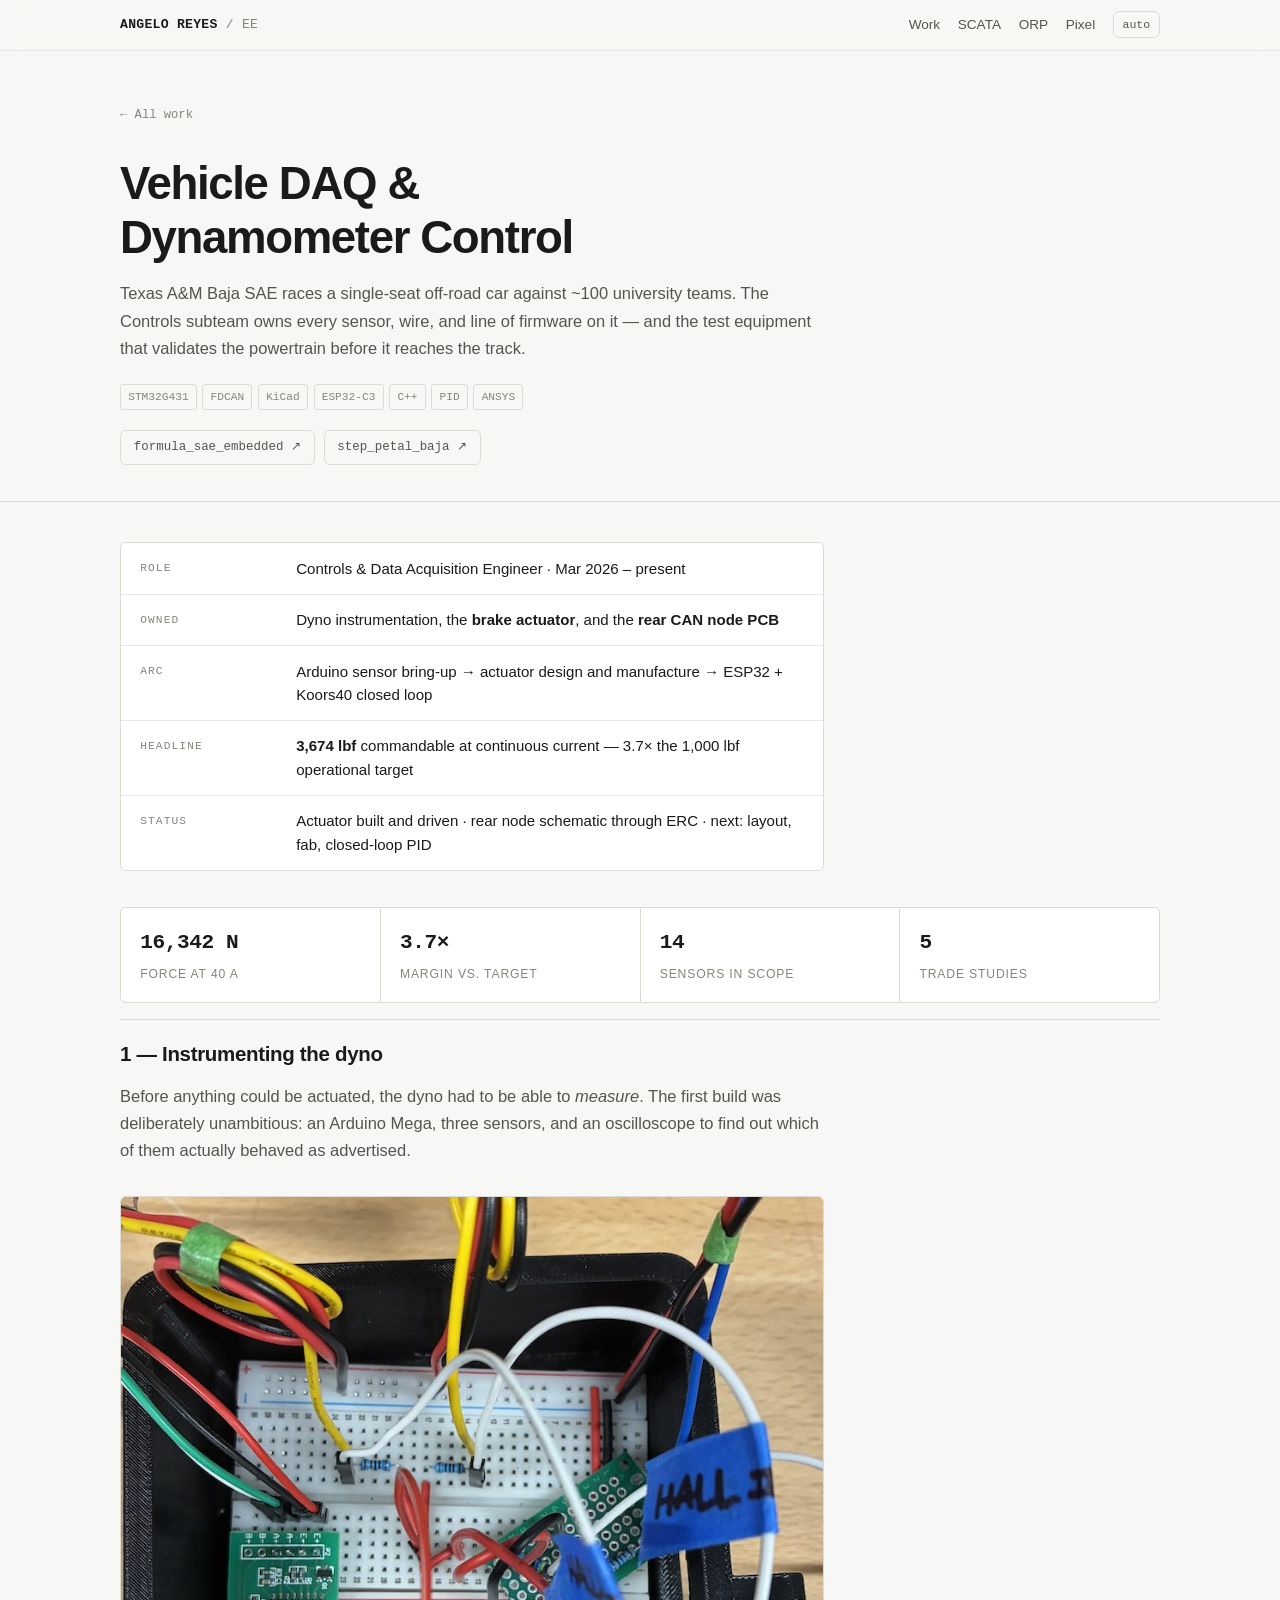
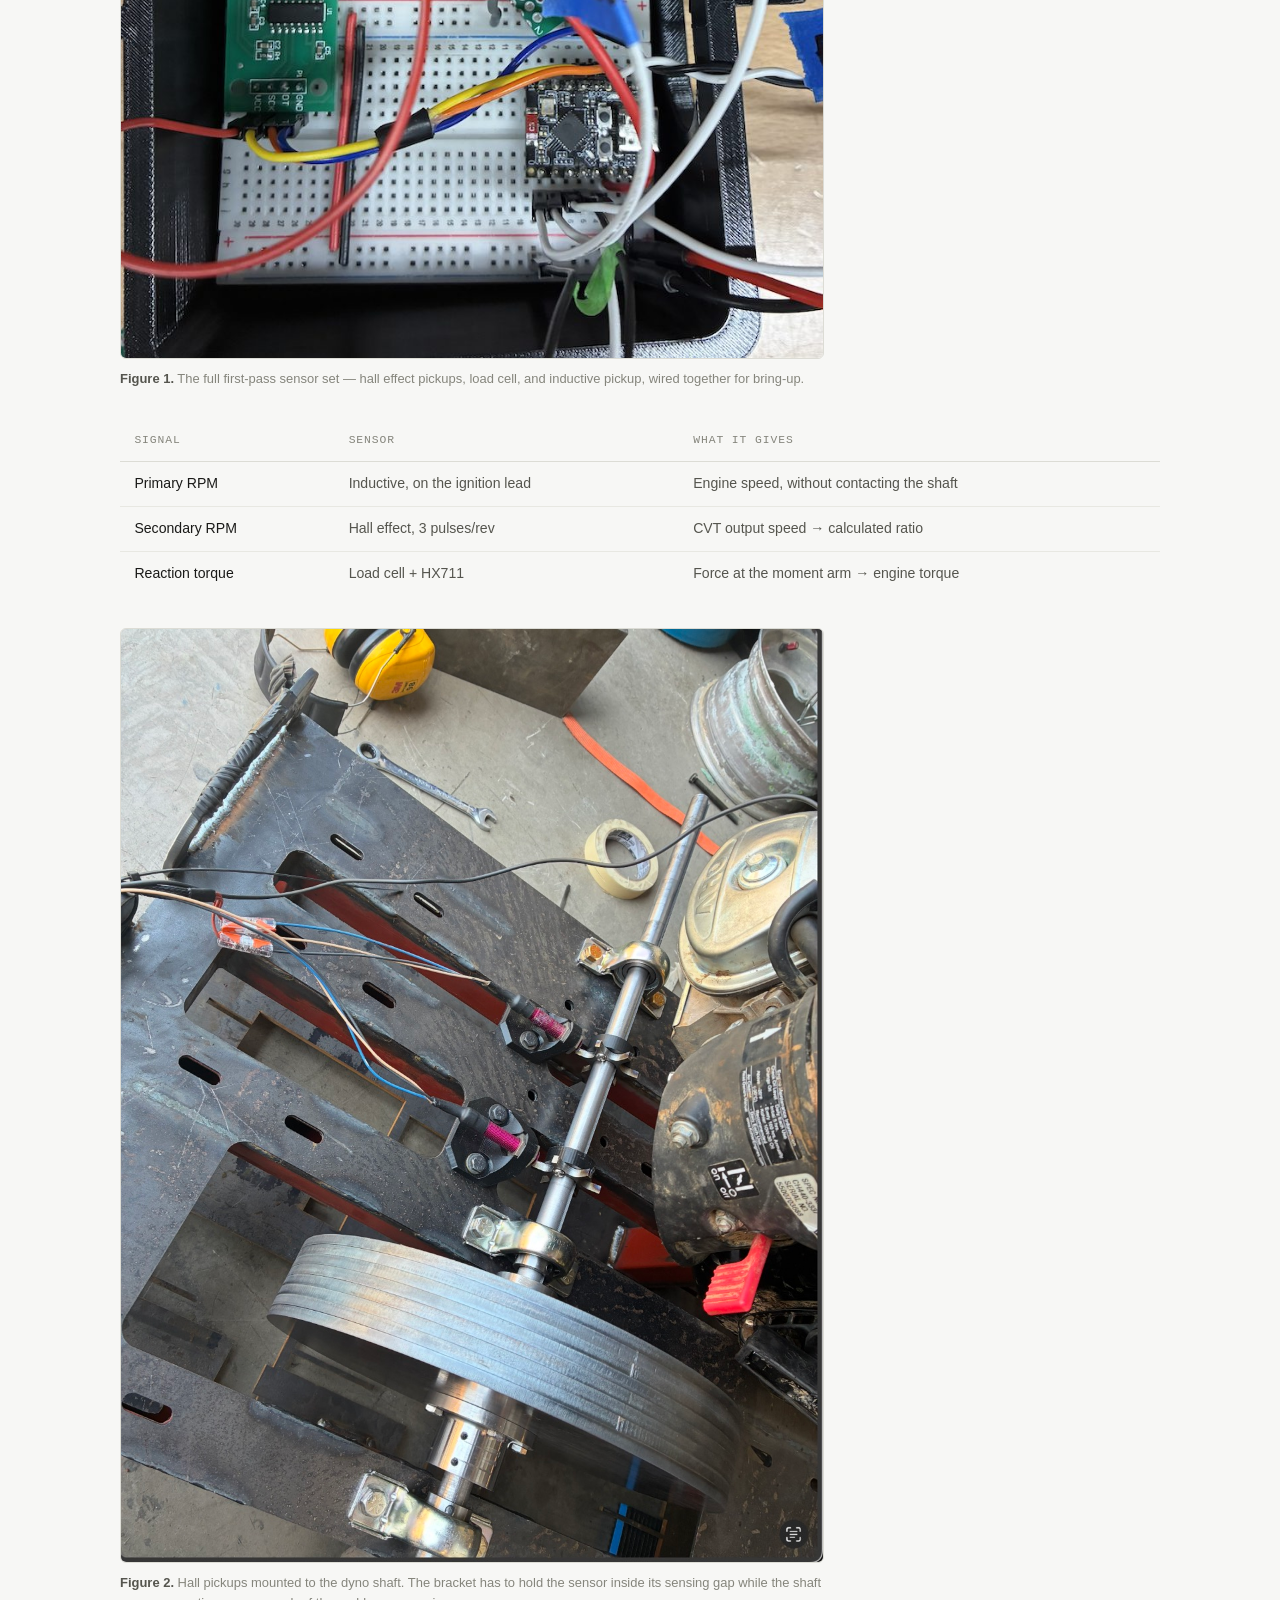
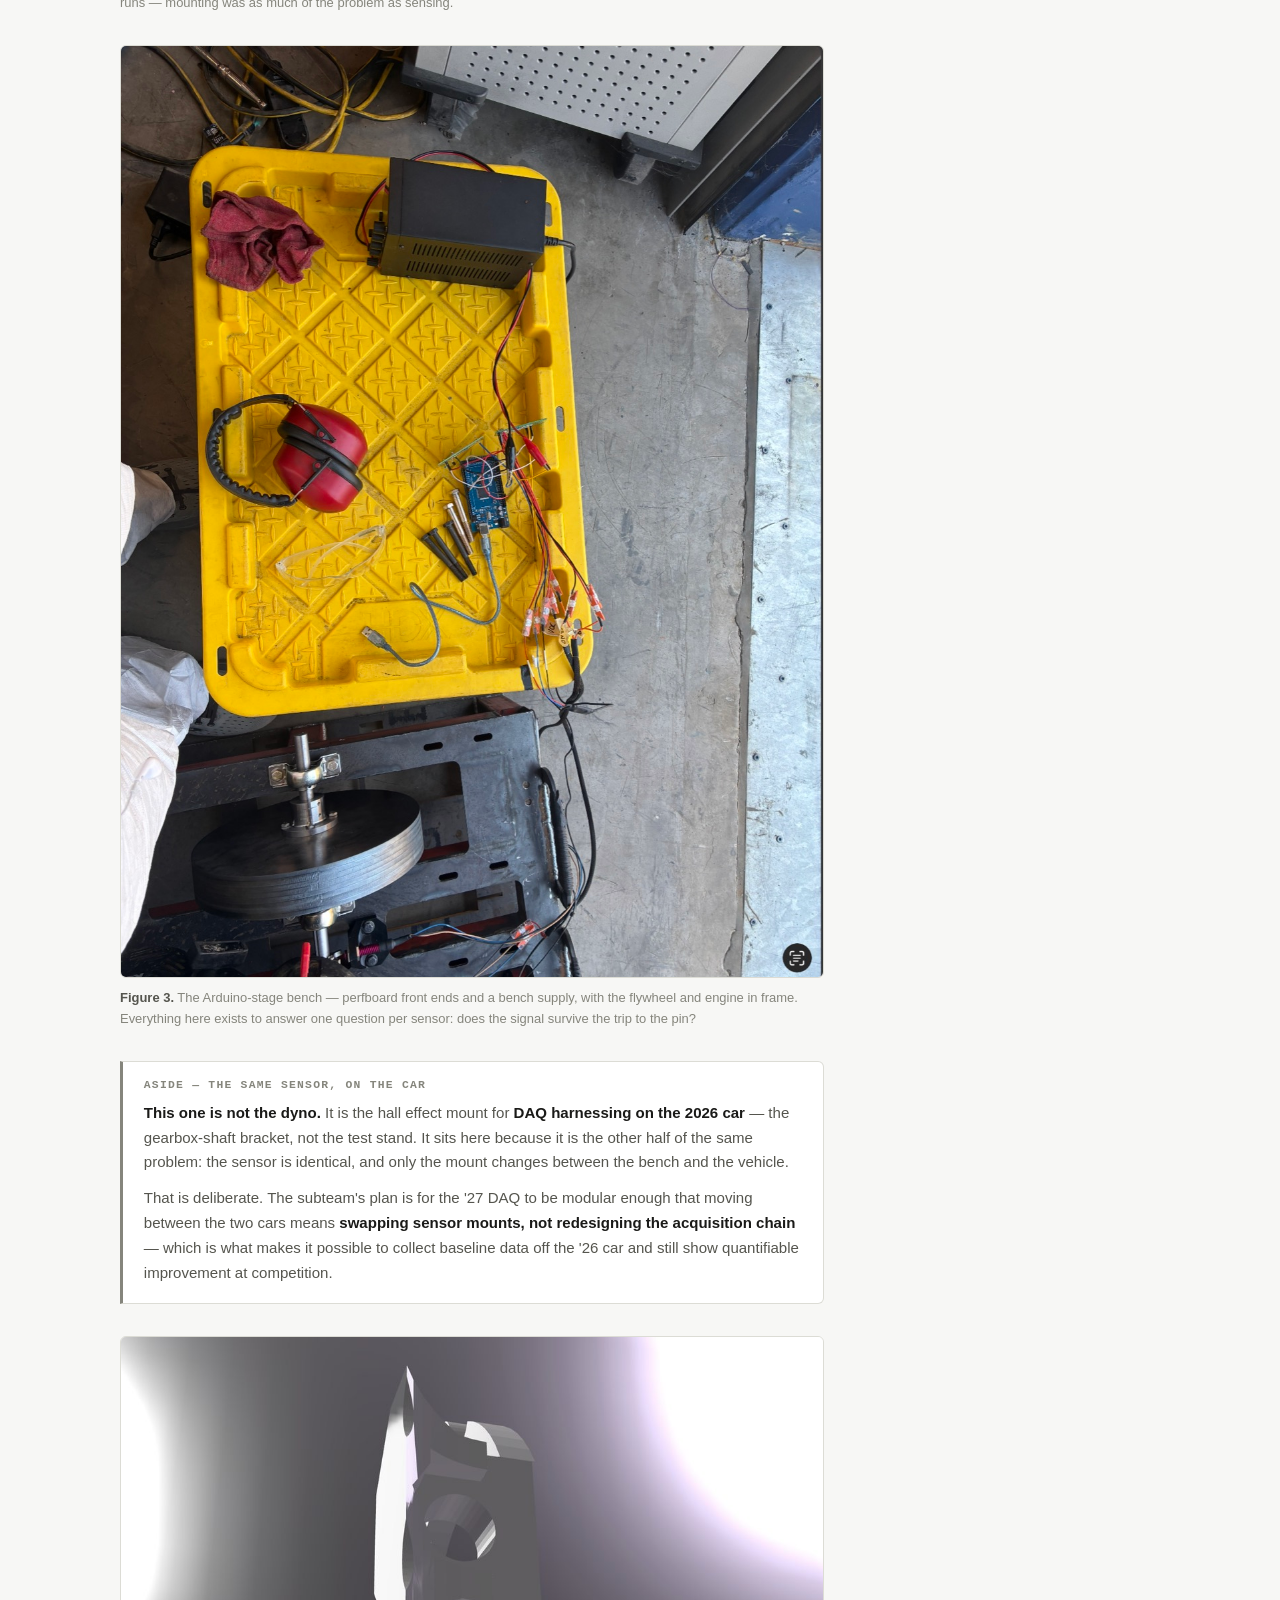
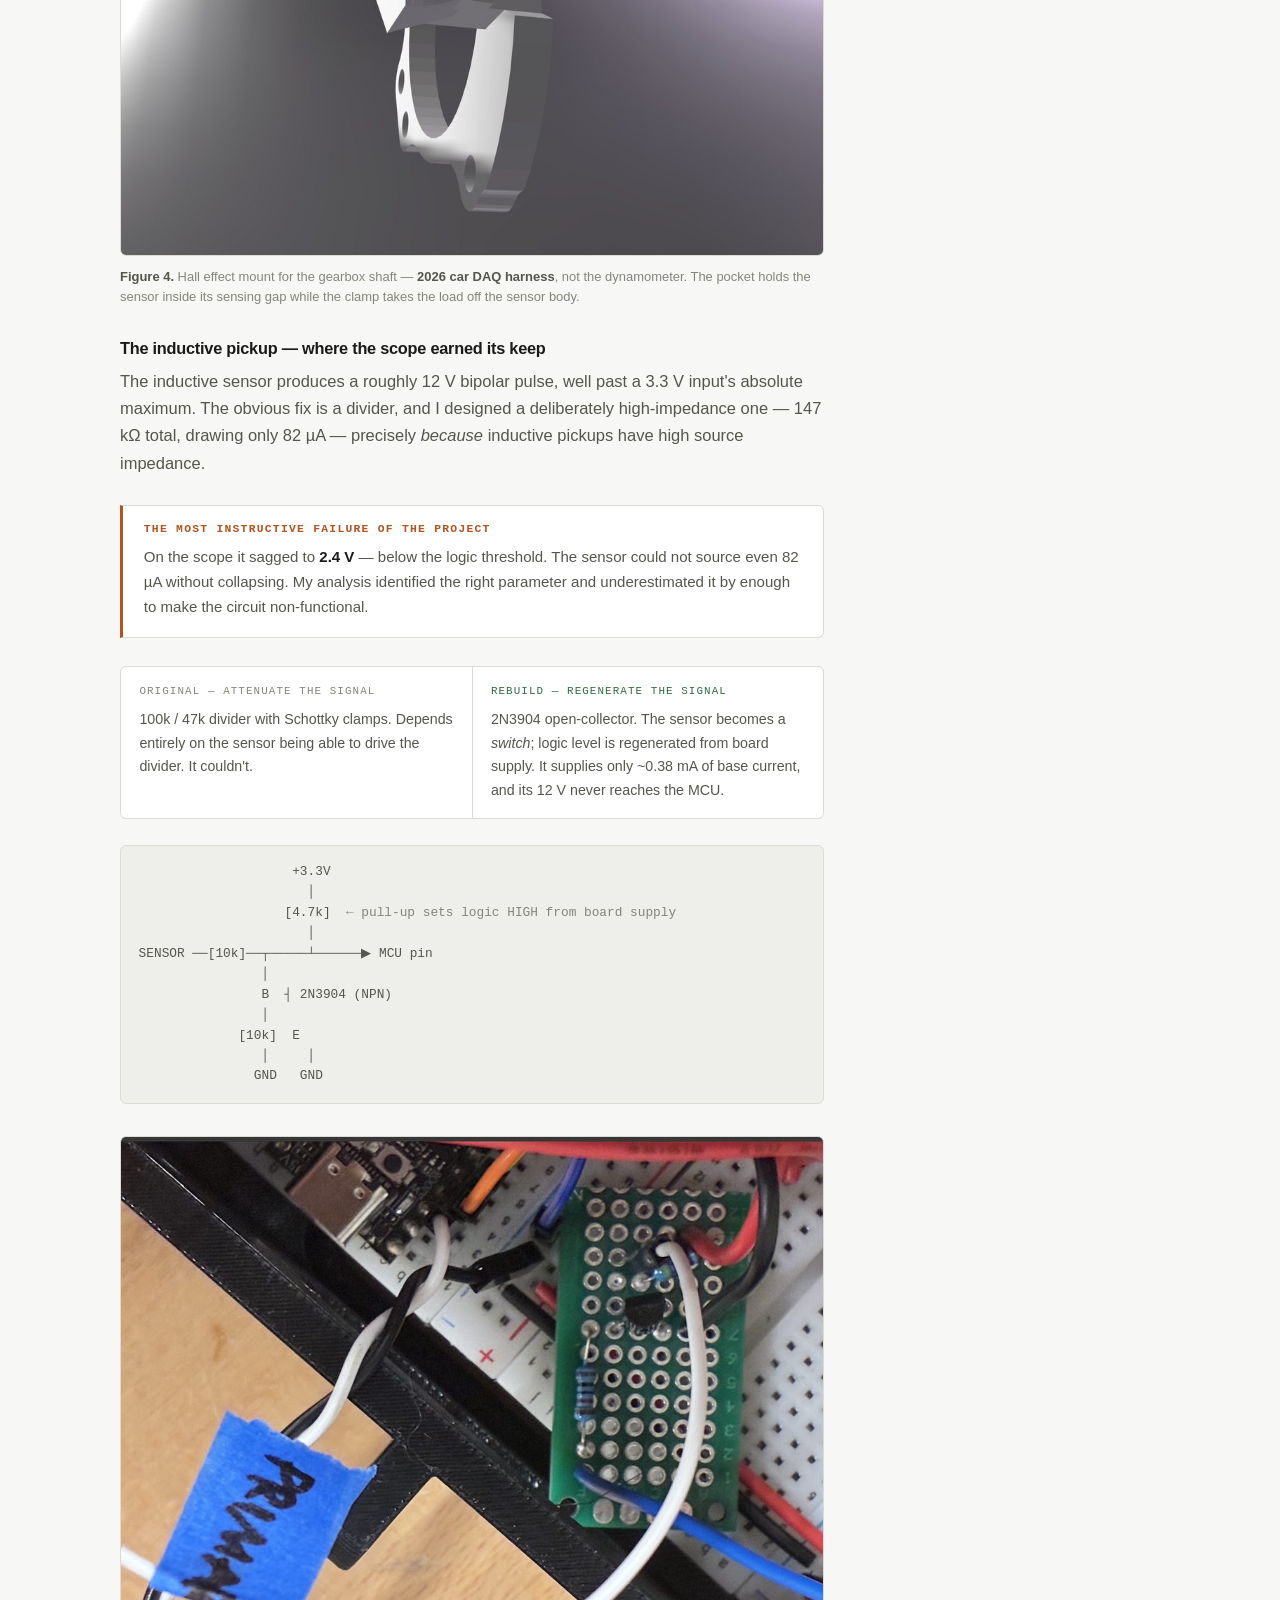
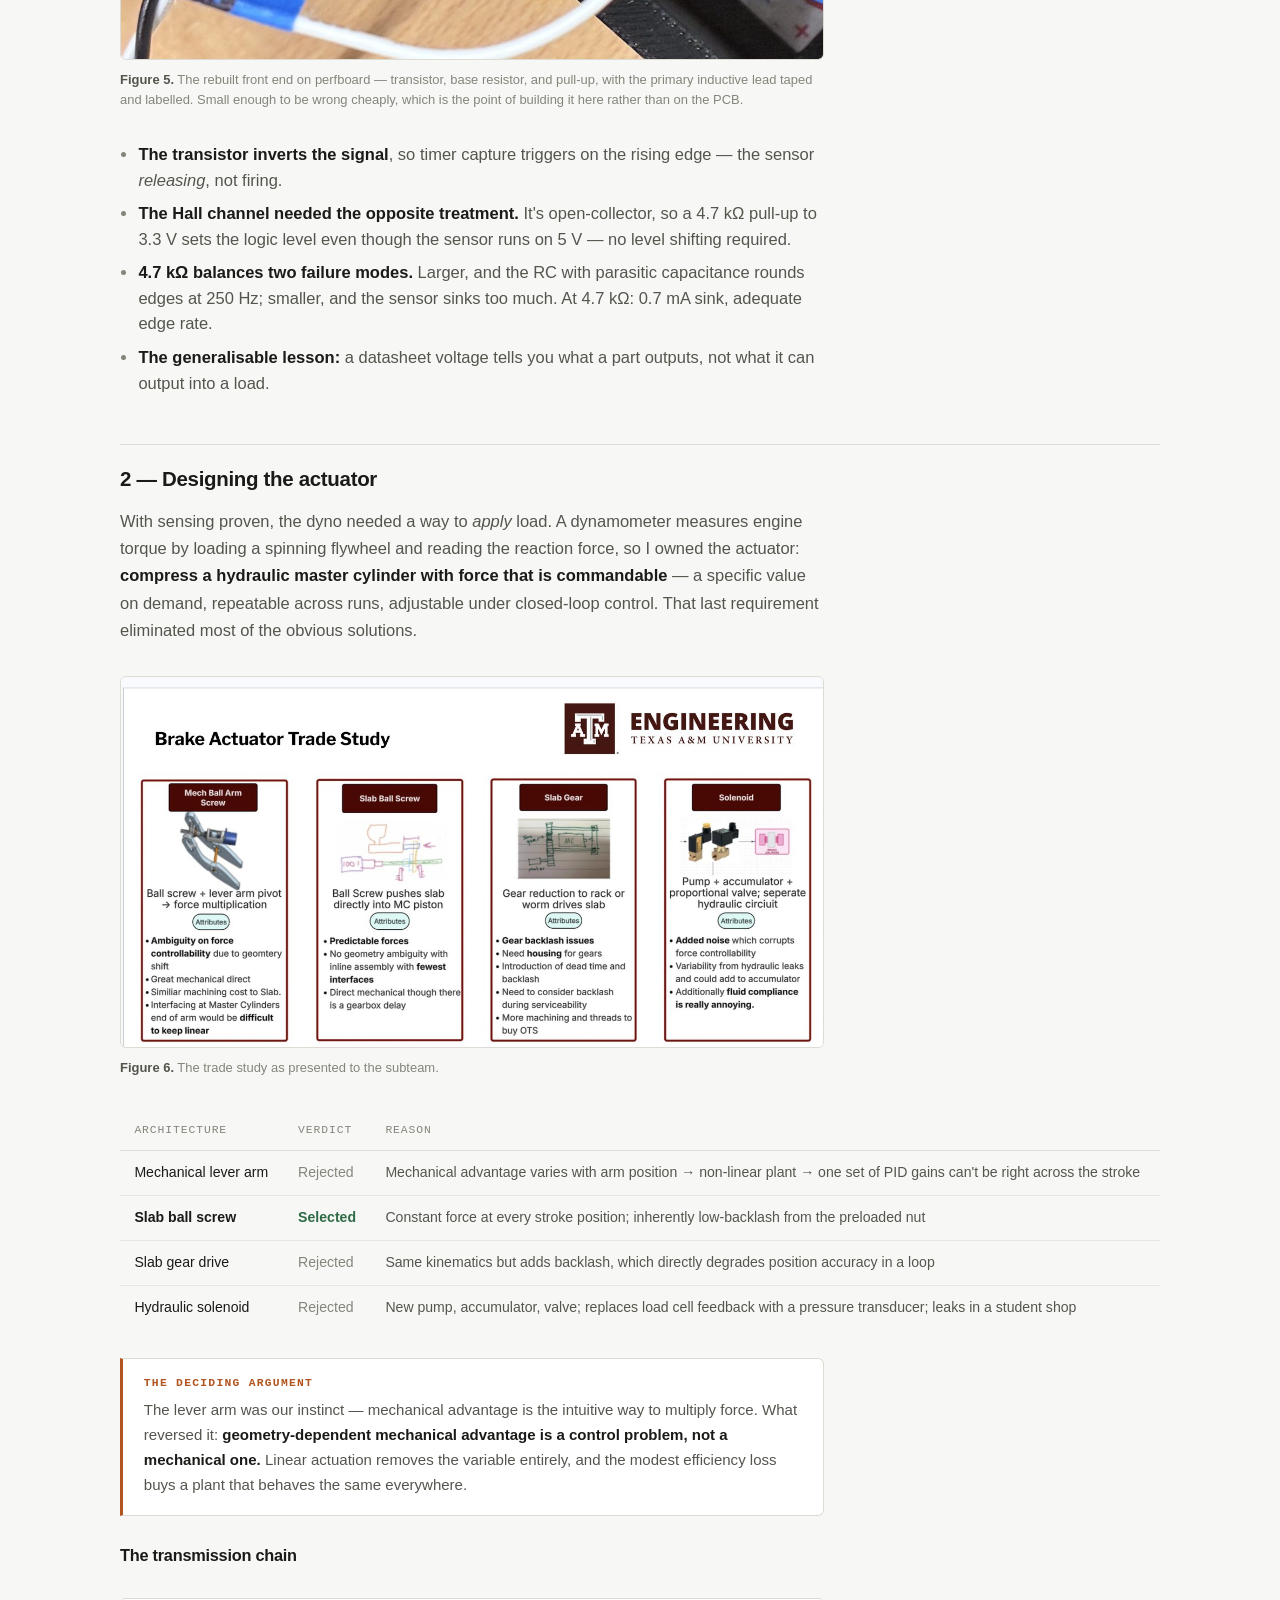
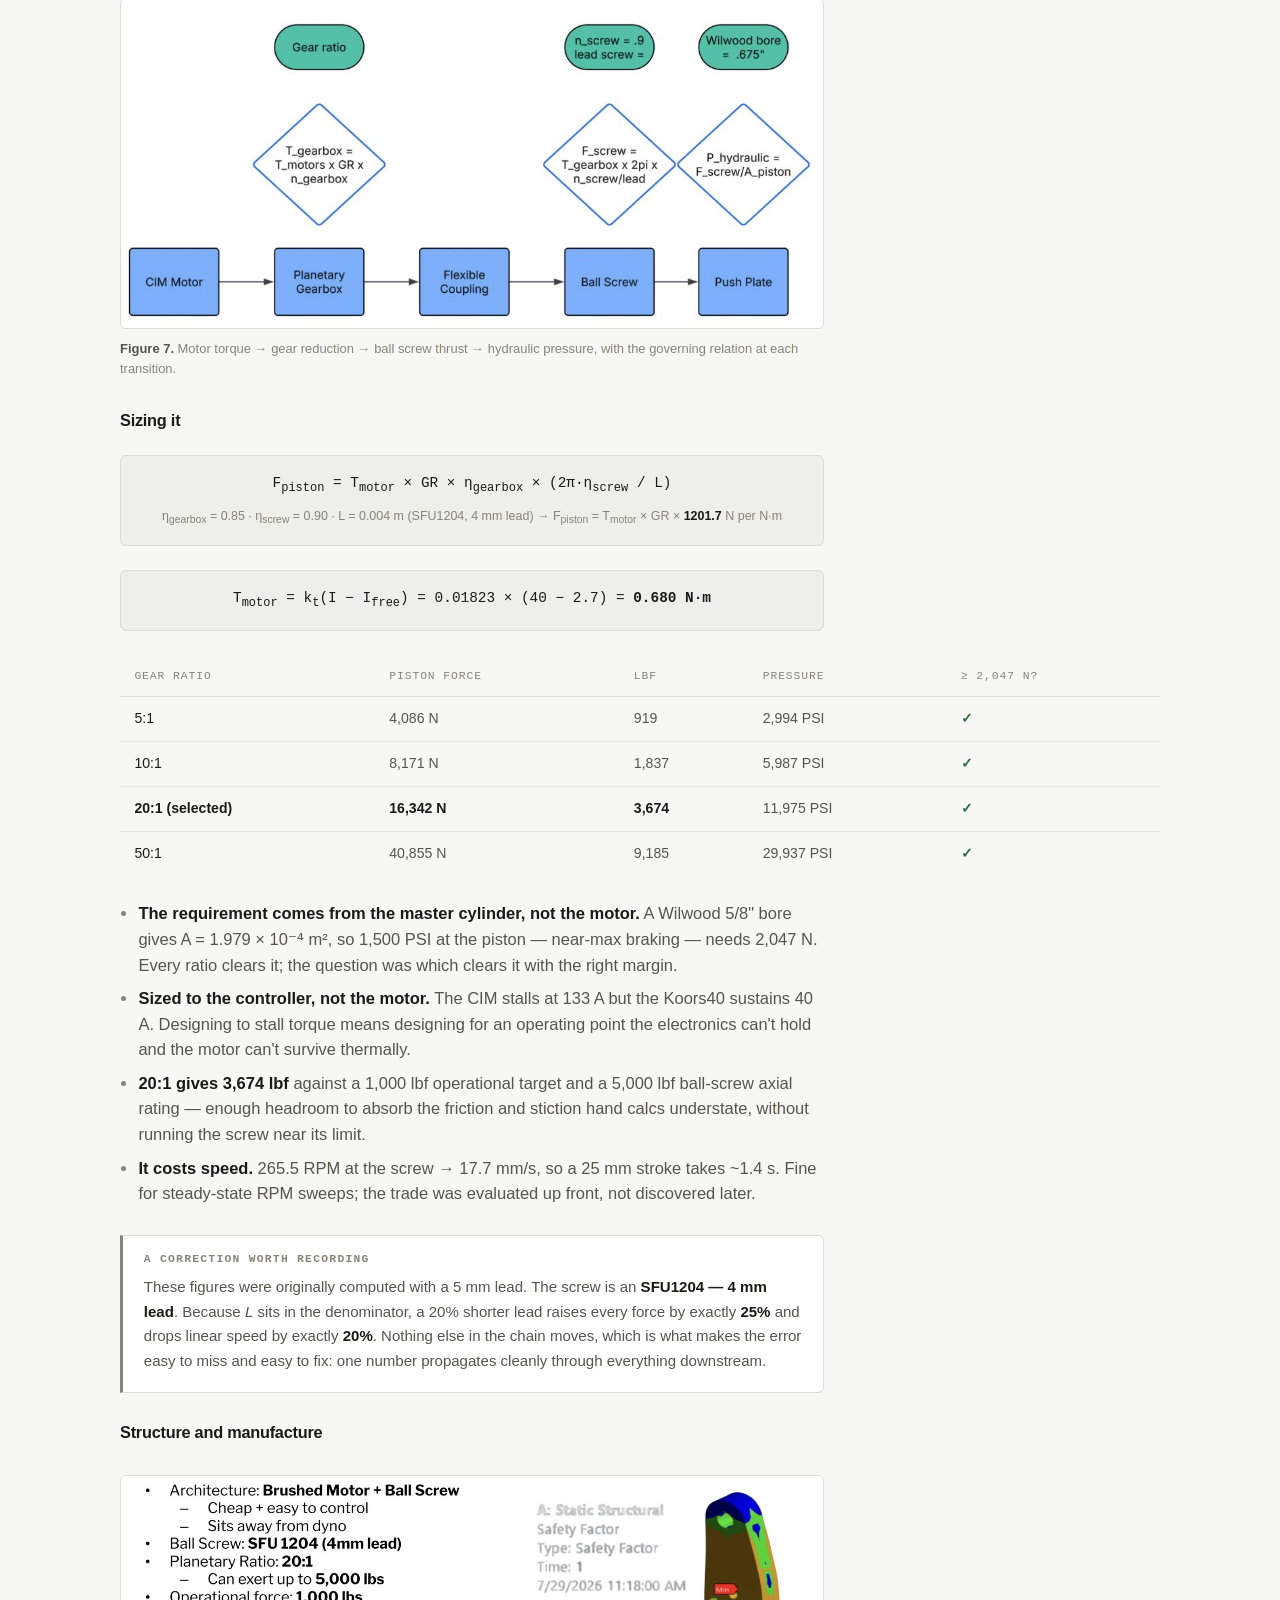
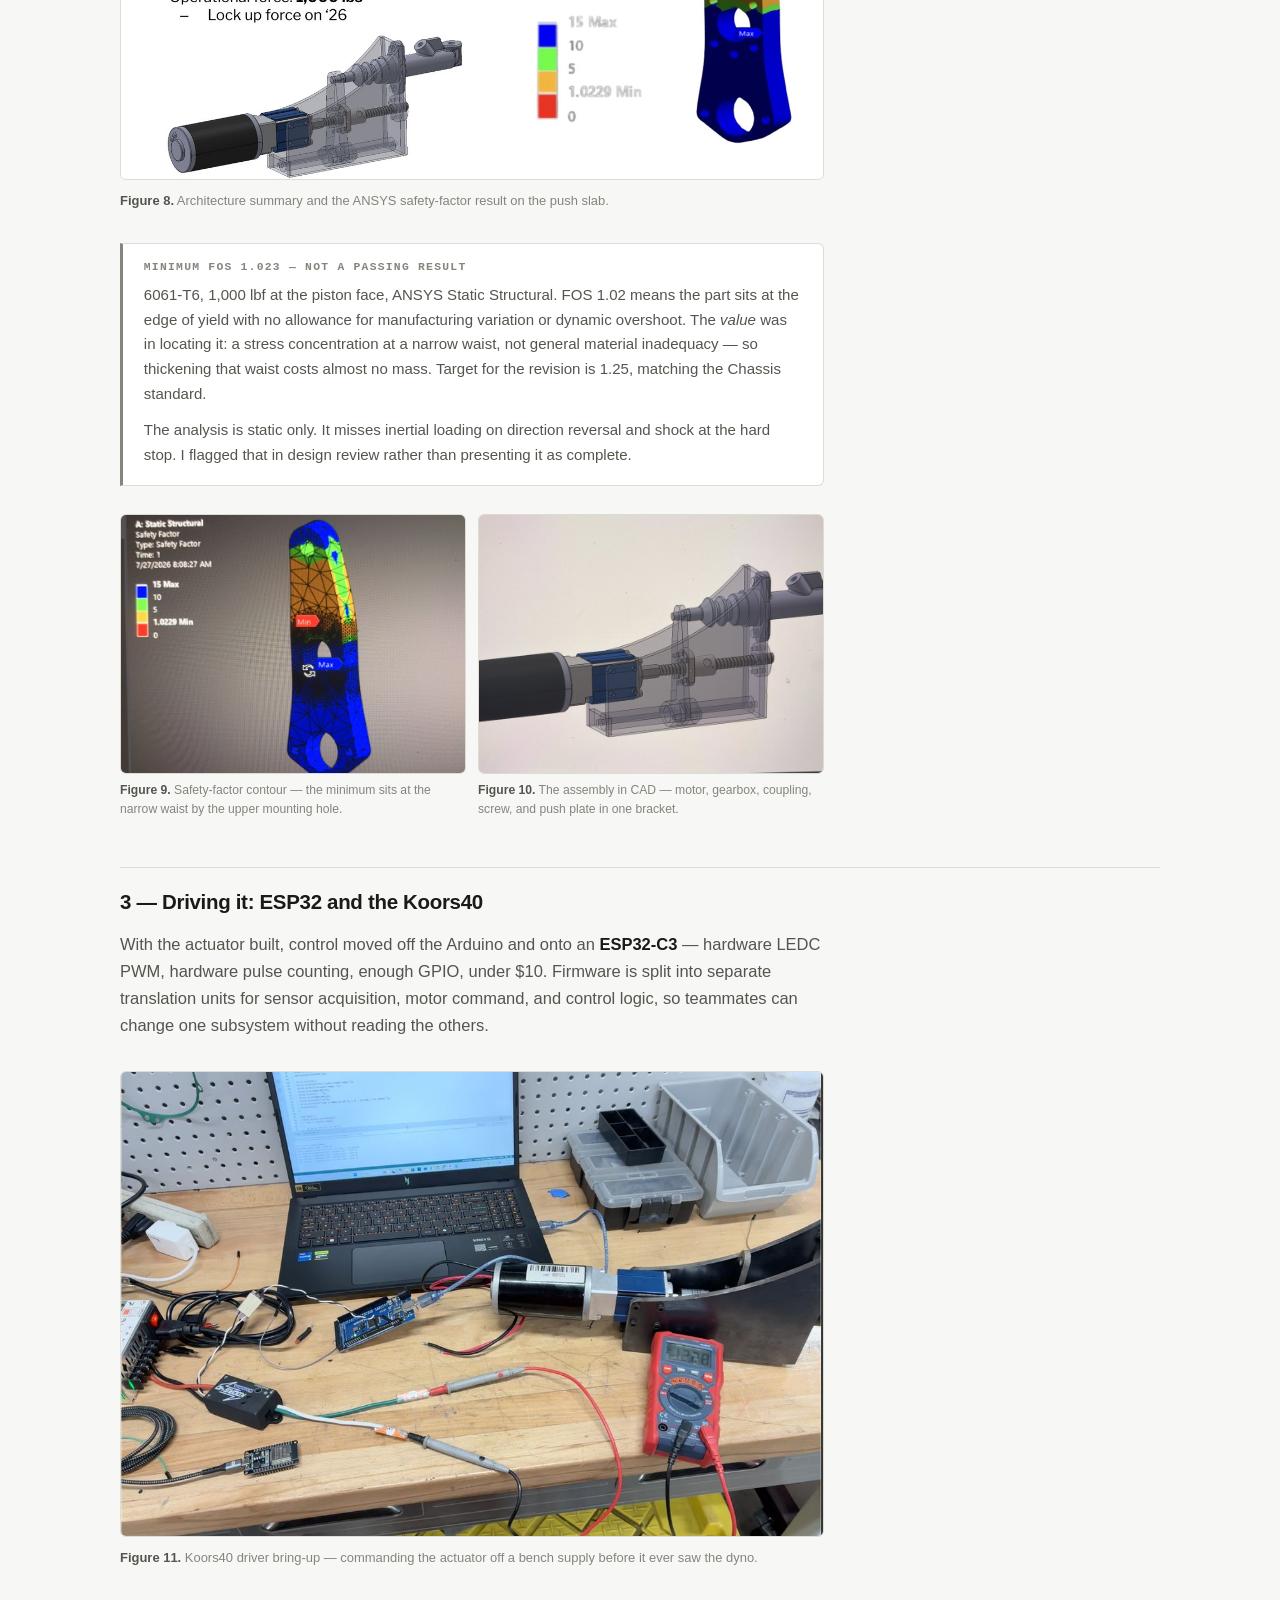
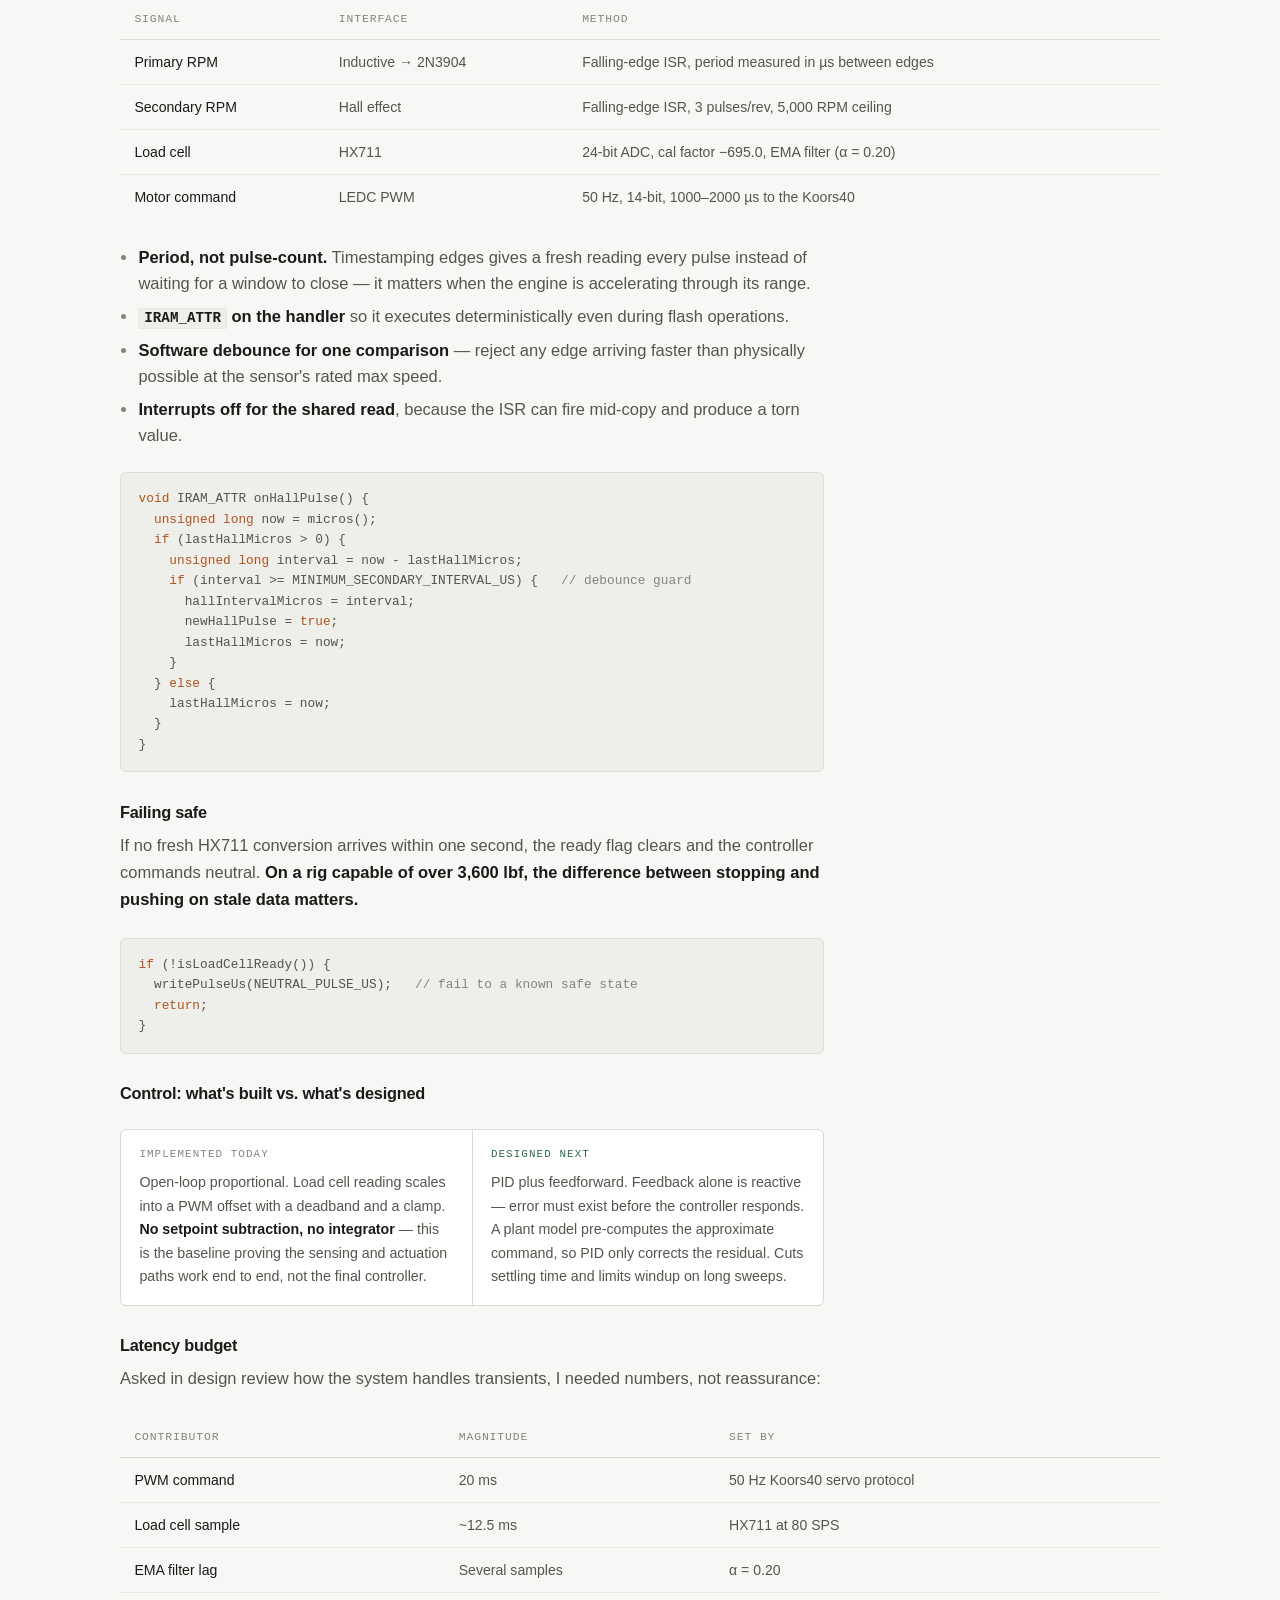
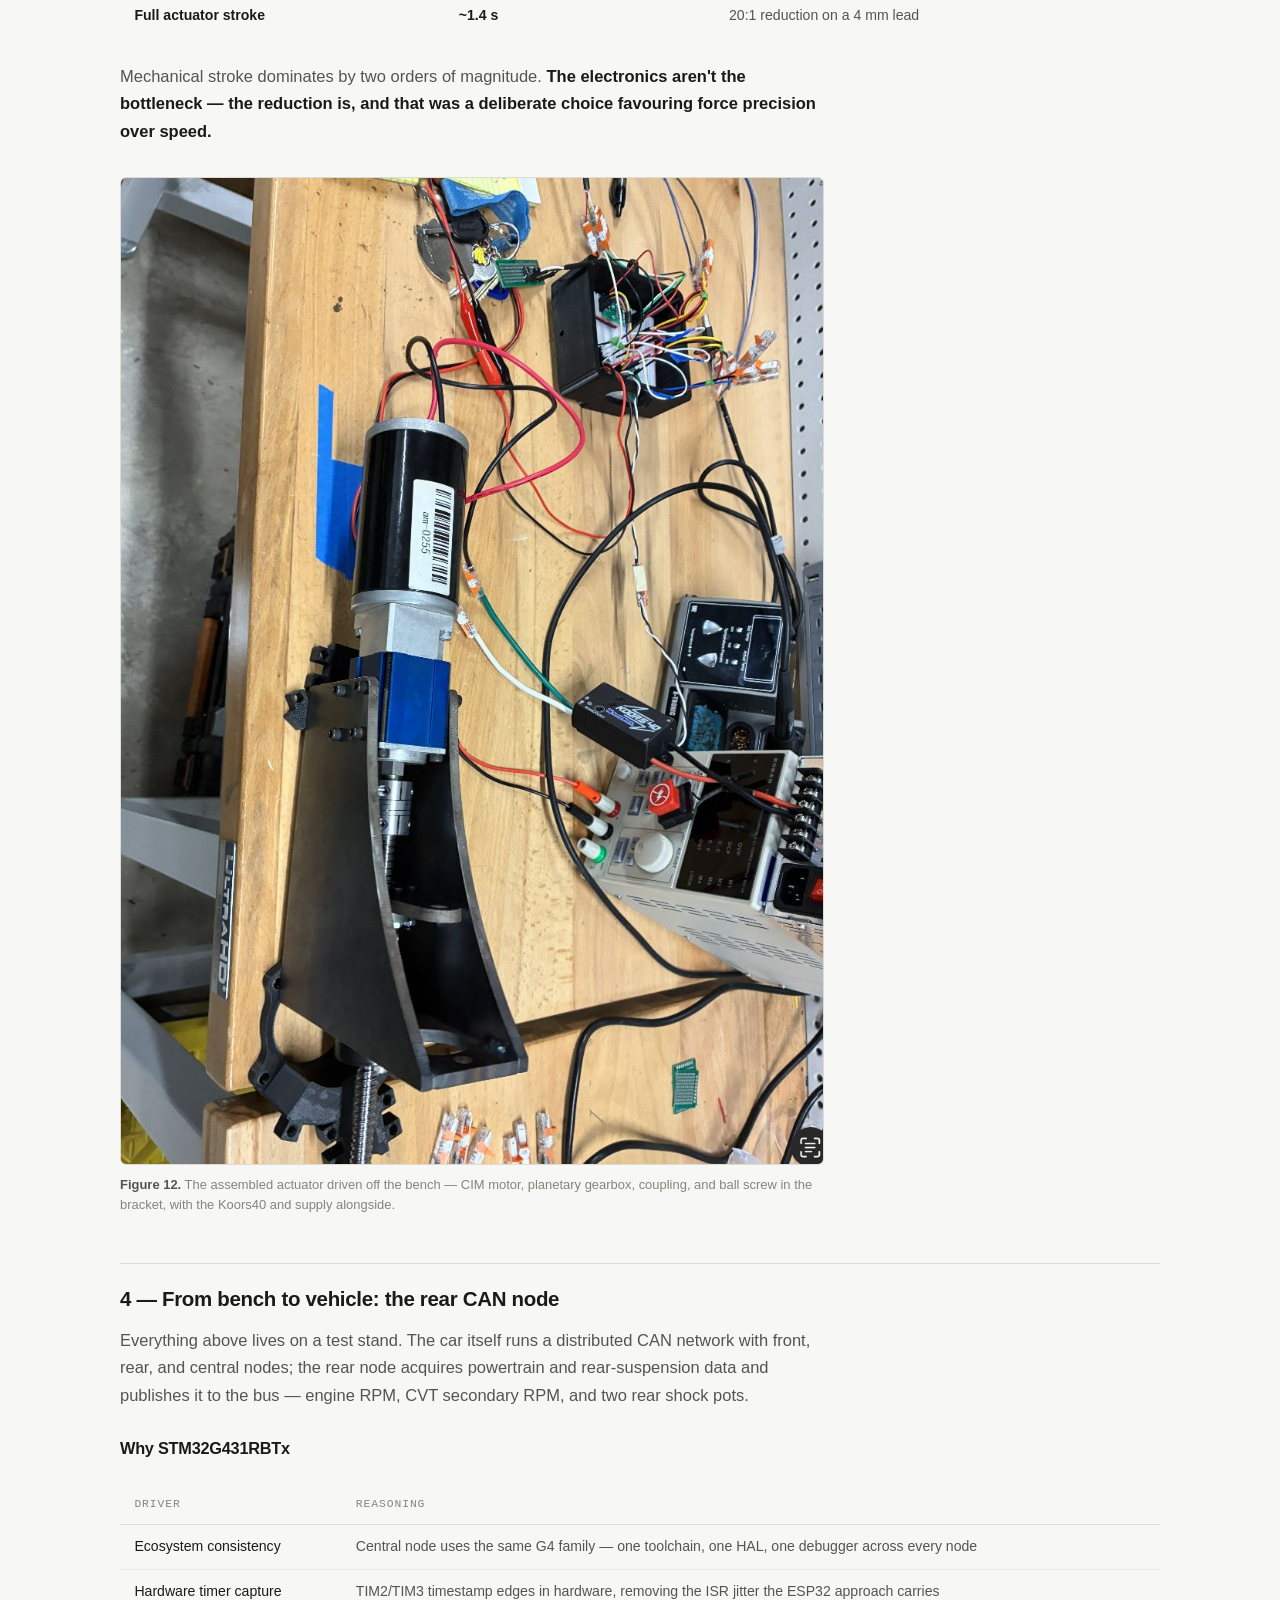
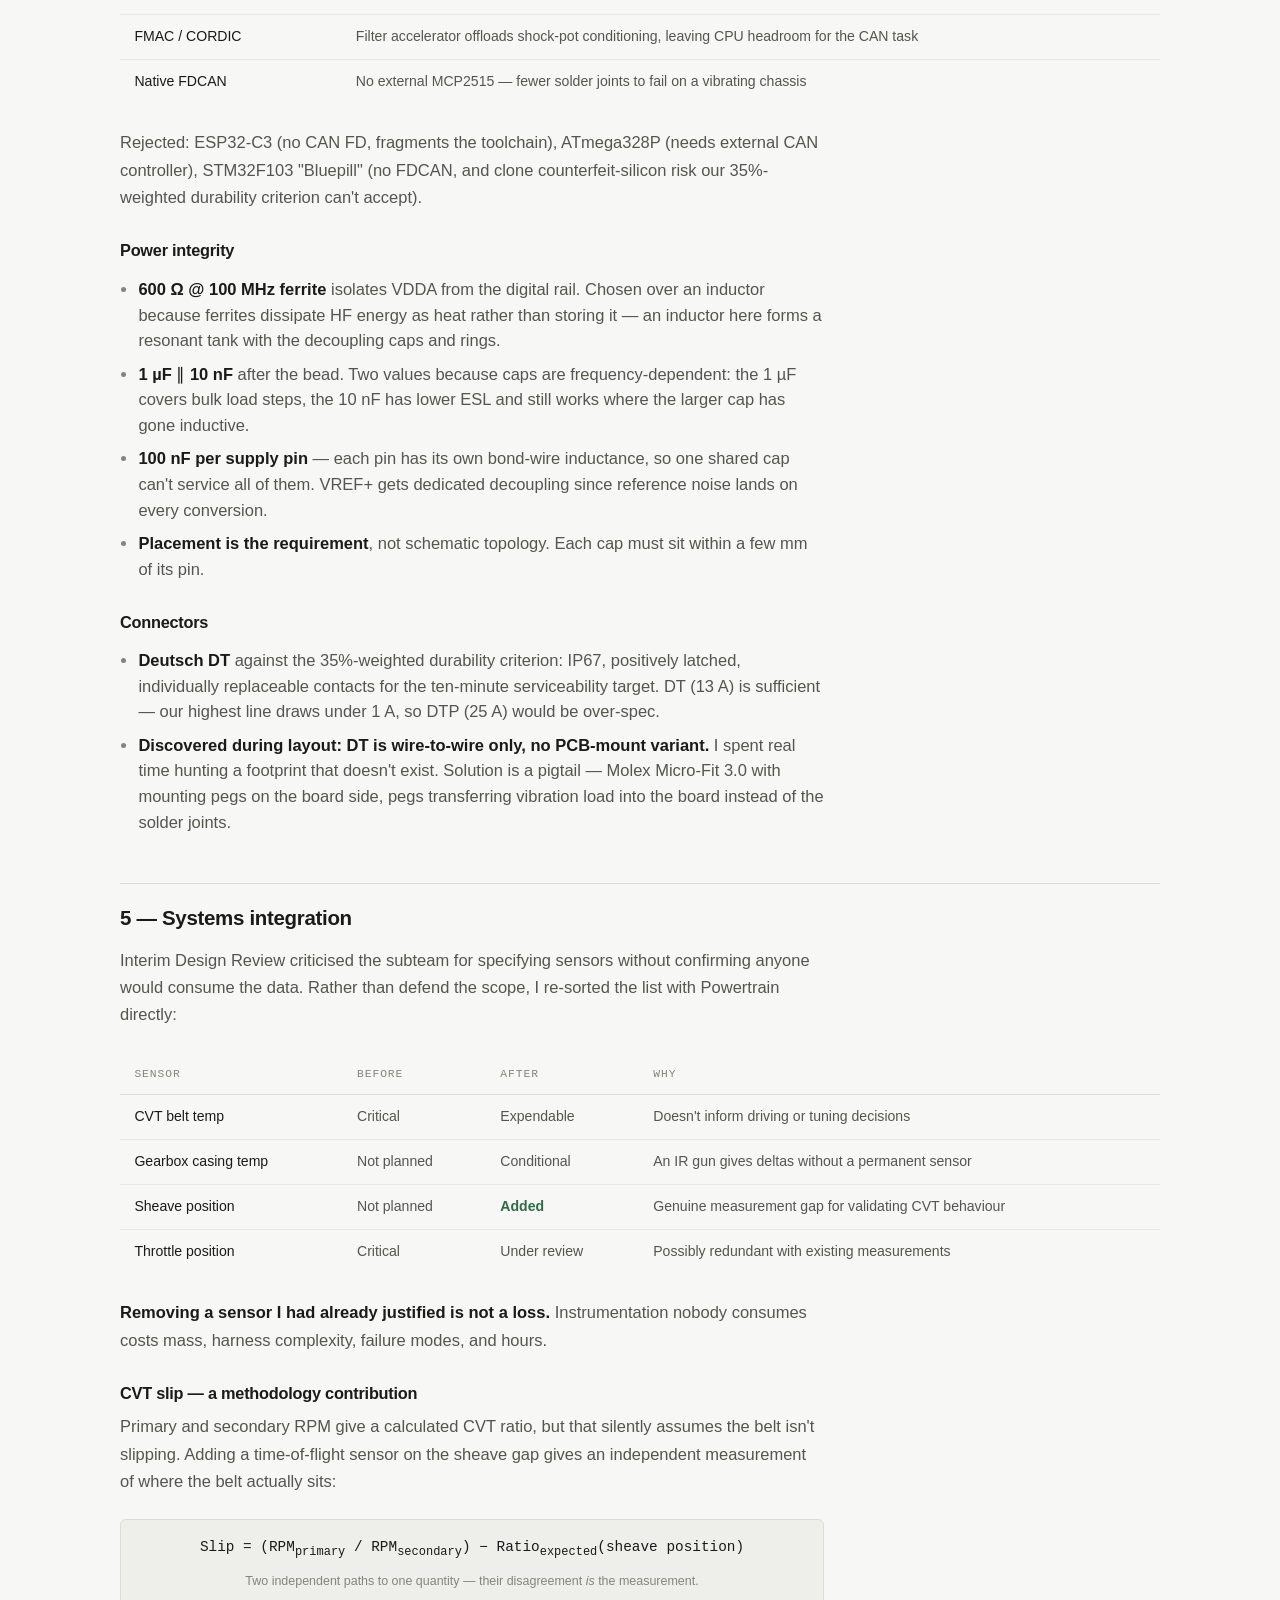
==== commit c4760192: "Add DIELECTRA plant-chemistry page and the '26 car hall mount excerpt DIELECTRA: full write-up for t" ====
--- a/projects/baja-daq.html
+++ b/projects/baja-daq.html
@@ -99,6 +99,31 @@
       <figcaption><b>Figure 3.</b> The Arduino-stage bench — perfboard front ends and a bench supply, with the flywheel and engine in frame. Everything here exists to answer one question per sensor: does the signal survive the trip to the pin?</figcaption>
     </figure>
 
+    <div class="callout plain">
+      <h4>Aside — the same sensor, on the car</h4>
+      <p>
+        <strong>This one is not the dyno.</strong> It is the hall effect mount for
+        <strong>DAQ harnessing on the 2026 car</strong> — the gearbox-shaft bracket, not the
+        test stand. It sits here because it is the other half of the same problem: the sensor
+        is identical, and only the mount changes between the bench and the vehicle.
+      </p>
+      <p>
+        That is deliberate. The subteam's plan is for the '27 DAQ to be modular enough that
+        moving between the two cars means <strong>swapping sensor mounts, not redesigning the
+        acquisition chain</strong> — which is what makes it possible to collect baseline data
+        off the '26 car and still show quantifiable improvement at competition.
+      </p>
+    </div>
+
+    <figure>
+      <img src="../assets/img/daq-hall-mount-26.jpg" alt="CAD render of a hall effect sensor bracket that clamps around a gearbox shaft housing, with a sensor pocket and mounting holes.">
+      <figcaption>
+        <b>Figure 4.</b> Hall effect mount for the gearbox shaft — <b>2026 car DAQ harness</b>,
+        not the dynamometer. The pocket holds the sensor inside its sensing gap while the clamp
+        takes the load off the sensor body.
+      </figcaption>
+    </figure>
+
     <h3>The inductive pickup — where the scope earned its keep</h3>
 
     <p>
@@ -143,7 +168,7 @@
     <figure>
       <img src="../assets/img/dyno-npn-rebuild.jpg" alt="A small perfboard carrying a 2N3904 transistor and two resistors, wired into a breadboard beside a microcontroller, with one lead labelled PRIMARY in marker on blue tape.">
       <figcaption>
-        <b>Figure 4.</b> The rebuilt front end on perfboard — transistor, base resistor, and
+        <b>Figure 5.</b> The rebuilt front end on perfboard — transistor, base resistor, and
         pull-up, with the primary inductive lead taped and labelled. Small enough to be wrong
         cheaply, which is the point of building it here rather than on the PCB.
       </figcaption>
@@ -169,7 +194,7 @@
 
     <figure>
       <img src="../assets/img/act-trade-study.jpg" alt="Trade study slide comparing four candidate actuation architectures for the dynamometer brake.">
-      <figcaption><b>Figure 5.</b> The trade study as presented to the subteam.</figcaption>
+      <figcaption><b>Figure 6.</b> The trade study as presented to the subteam.</figcaption>
     </figure>
 
     <div class="tablewrap">
@@ -198,7 +223,7 @@
 
     <figure>
       <img src="../assets/img/act-pipeline.jpg" alt="Block diagram: CIM motor into planetary gearbox, flexible coupling, ball screw, push plate, with the governing equation at each stage.">
-      <figcaption><b>Figure 6.</b> Motor torque → gear reduction → ball screw thrust → hydraulic pressure, with the governing relation at each transition.</figcaption>
+      <figcaption><b>Figure 7.</b> Motor torque → gear reduction → ball screw thrust → hydraulic pressure, with the governing relation at each transition.</figcaption>
     </figure>
 
     <h3>Sizing it</h3>
@@ -247,7 +272,7 @@
 
     <figure>
       <img src="../assets/img/act-architecture.jpg" alt="Architecture summary slide beside an ANSYS static structural safety factor plot of the push slab, showing a minimum of 1.0229.">
-      <figcaption><b>Figure 7.</b> Architecture summary and the ANSYS safety-factor result on the push slab.</figcaption>
+      <figcaption><b>Figure 8.</b> Architecture summary and the ANSYS safety-factor result on the push slab.</figcaption>
     </figure>
 
     <div class="callout plain">
@@ -268,11 +293,11 @@
     <div class="gallery">
       <figure>
         <img src="../assets/img/act-slab-fea.jpg" alt="ANSYS static structural safety factor contour plot of the push slab.">
-        <figcaption><b>Figure 8.</b> Safety-factor contour — the minimum sits at the narrow waist by the upper mounting hole.</figcaption>
+        <figcaption><b>Figure 9.</b> Safety-factor contour — the minimum sits at the narrow waist by the upper mounting hole.</figcaption>
       </figure>
       <figure>
         <img src="../assets/img/act-cad.jpg" alt="CAD assembly of the actuator: motor, planetary gearbox, coupling, ball screw and push plate in their bracket.">
-        <figcaption><b>Figure 9.</b> The assembly in CAD — motor, gearbox, coupling, screw, and push plate in one bracket.</figcaption>
+        <figcaption><b>Figure 10.</b> The assembly in CAD — motor, gearbox, coupling, screw, and push plate in one bracket.</figcaption>
       </figure>
     </div>
 
@@ -288,7 +313,7 @@
 
     <figure>
       <img src="../assets/img/act-koors-testing.jpg" alt="The actuator on a bench connected to a Koors40 motor controller and a bench power supply during driver testing.">
-      <figcaption><b>Figure 10.</b> Koors40 driver bring-up — commanding the actuator off a bench supply before it ever saw the dyno.</figcaption>
+      <figcaption><b>Figure 11.</b> Koors40 driver bring-up — commanding the actuator off a bench supply before it ever saw the dyno.</figcaption>
     </figure>
 
     <div class="tablewrap">
@@ -381,7 +406,7 @@
     <figure>
       <img src="../assets/img/act-final-setup.jpg" alt="The completed actuator assembly on a workbench: CIM motor, planetary gearbox, flexible coupling and ball screw in a machined bracket, wired to the Koors40 driver and a bench power supply.">
       <figcaption>
-        <b>Figure 11.</b> The assembled actuator driven off the bench — CIM motor, planetary
+        <b>Figure 12.</b> The assembled actuator driven off the bench — CIM motor, planetary
         gearbox, coupling, and ball screw in the bracket, with the Koors40 and supply alongside.
       </figcaption>
     </figure>
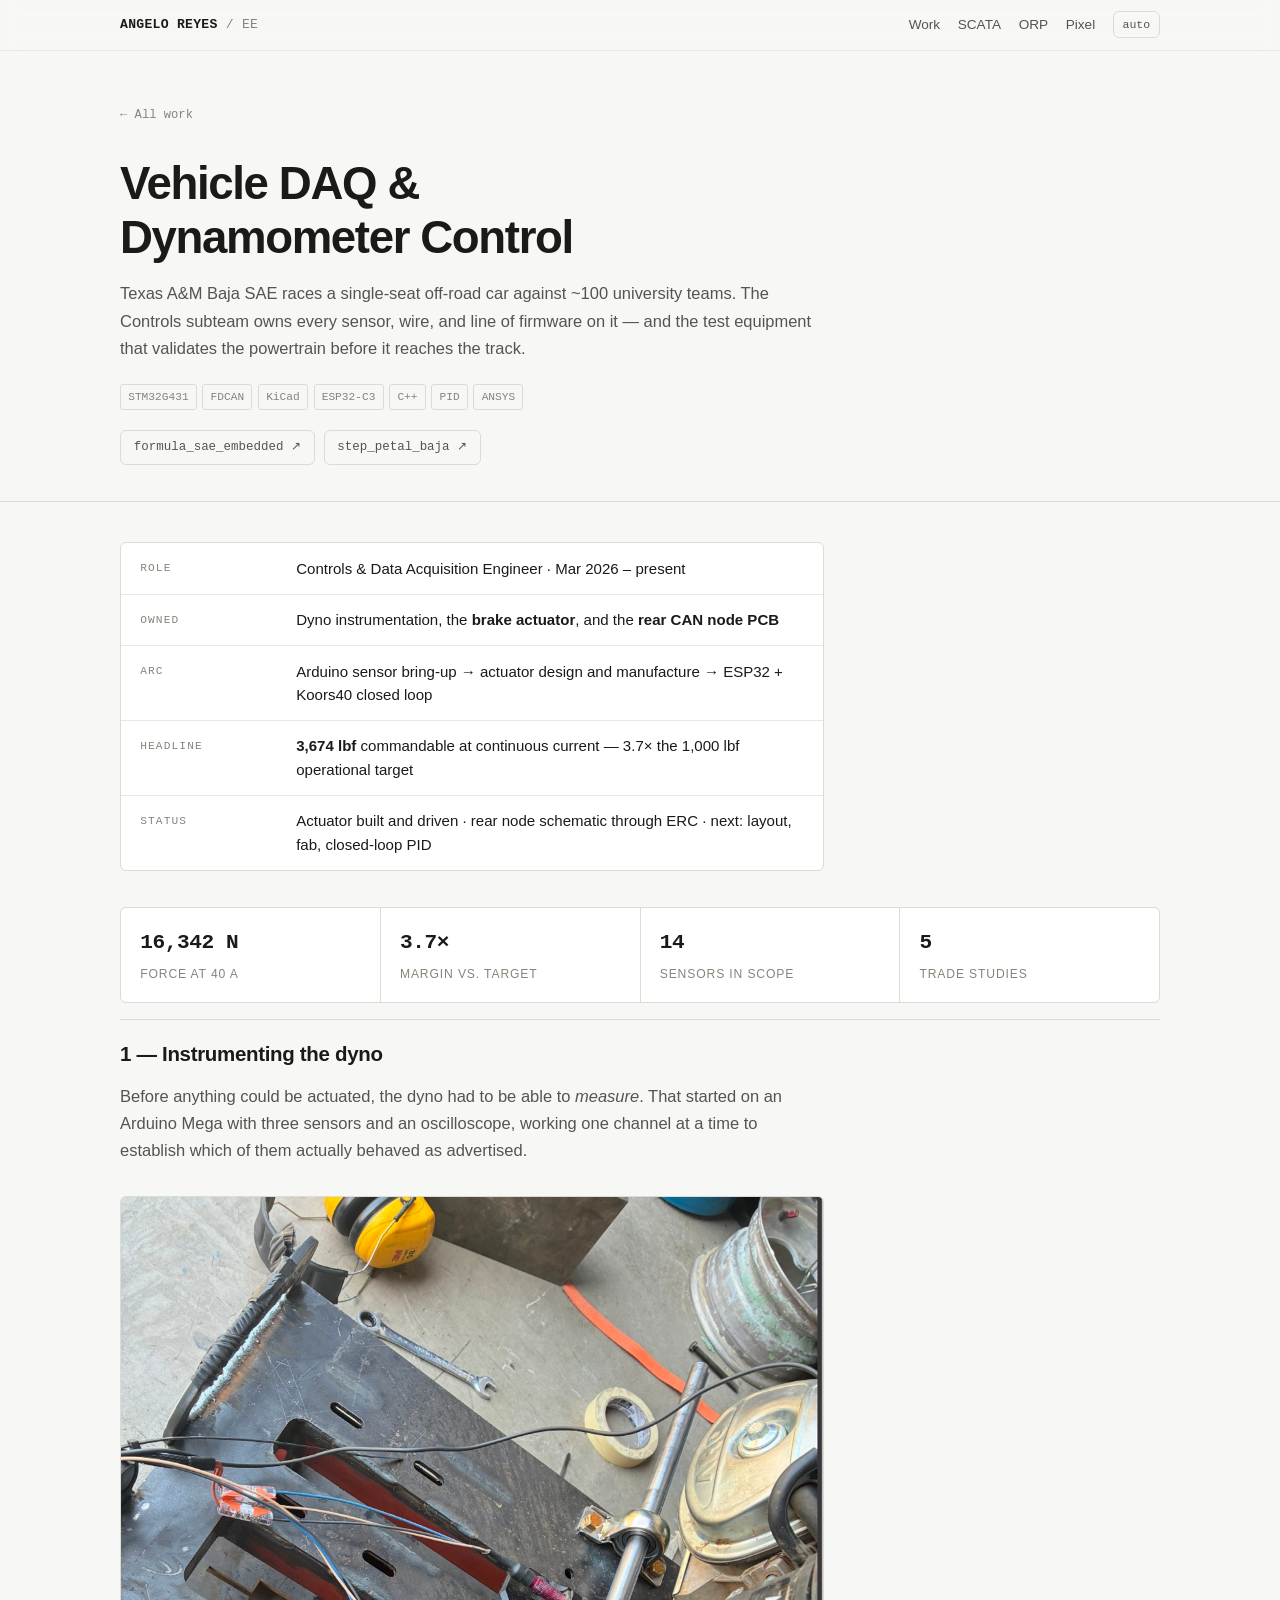
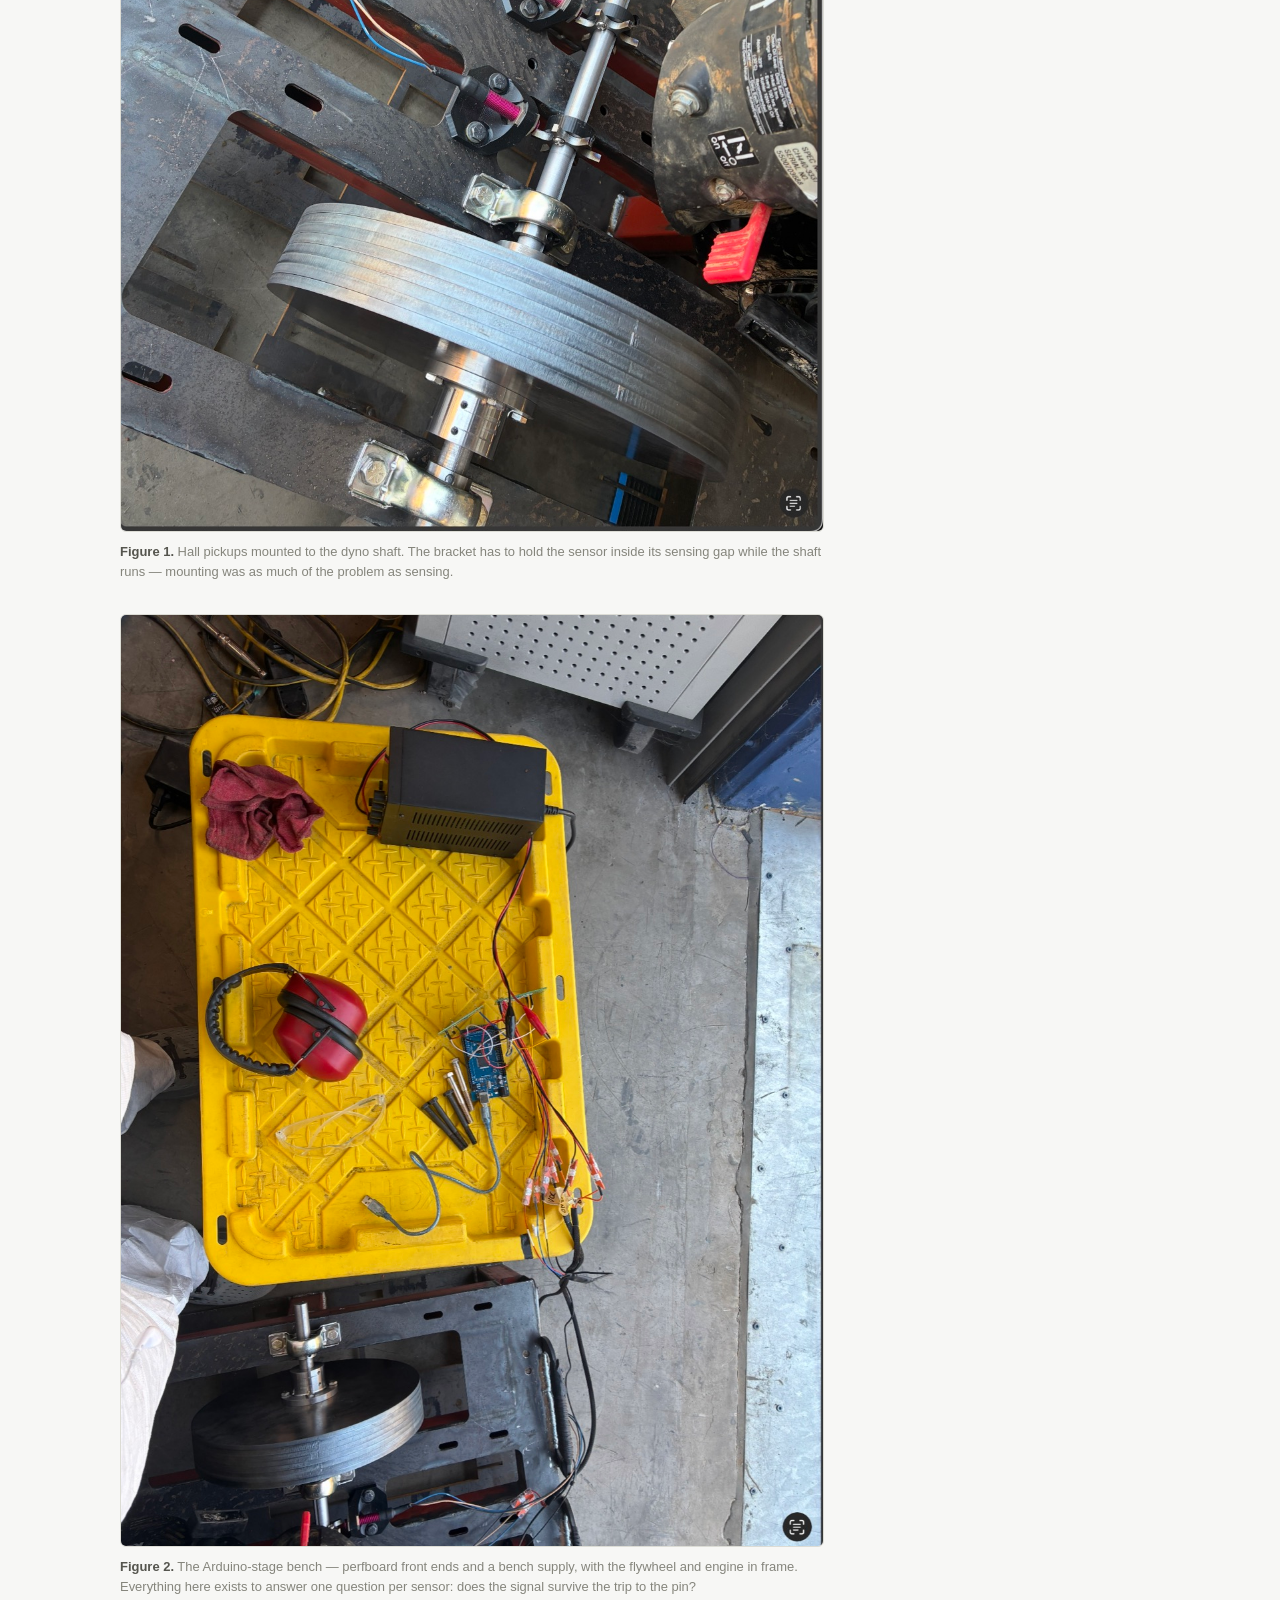
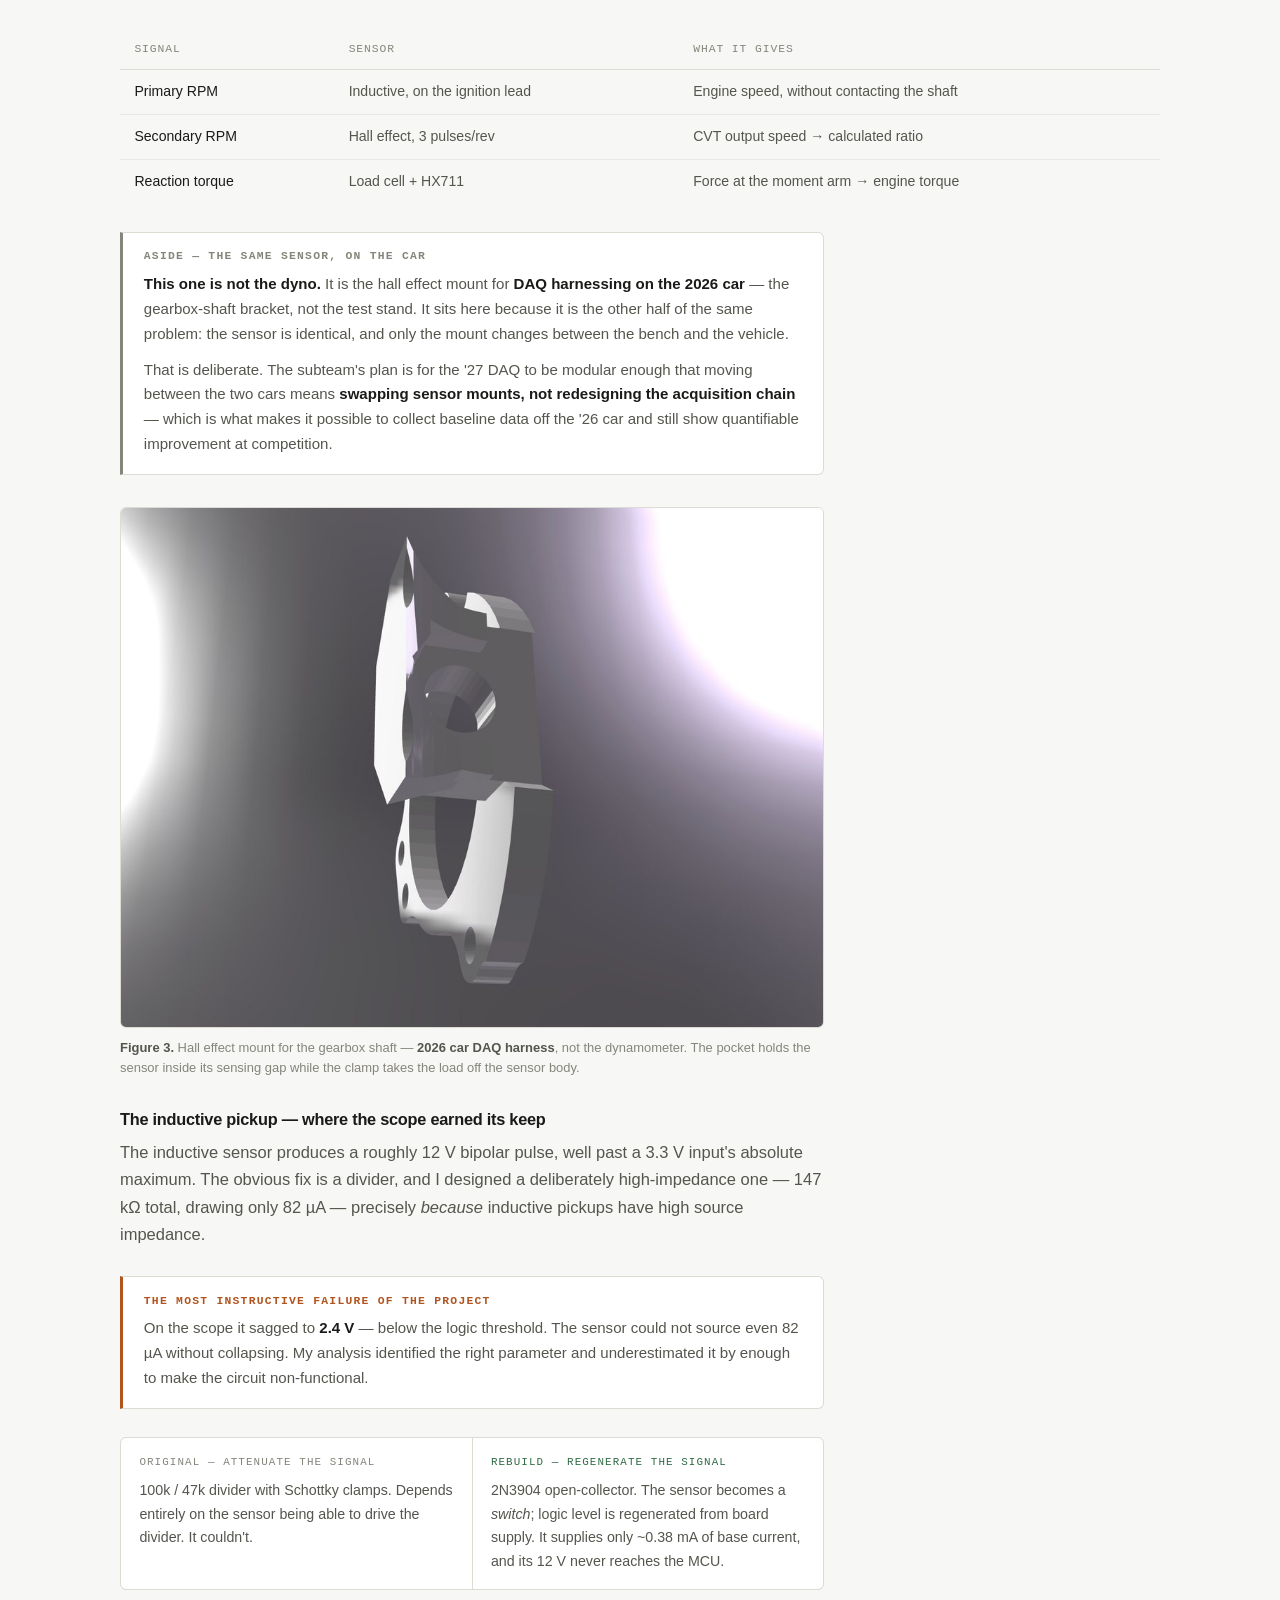
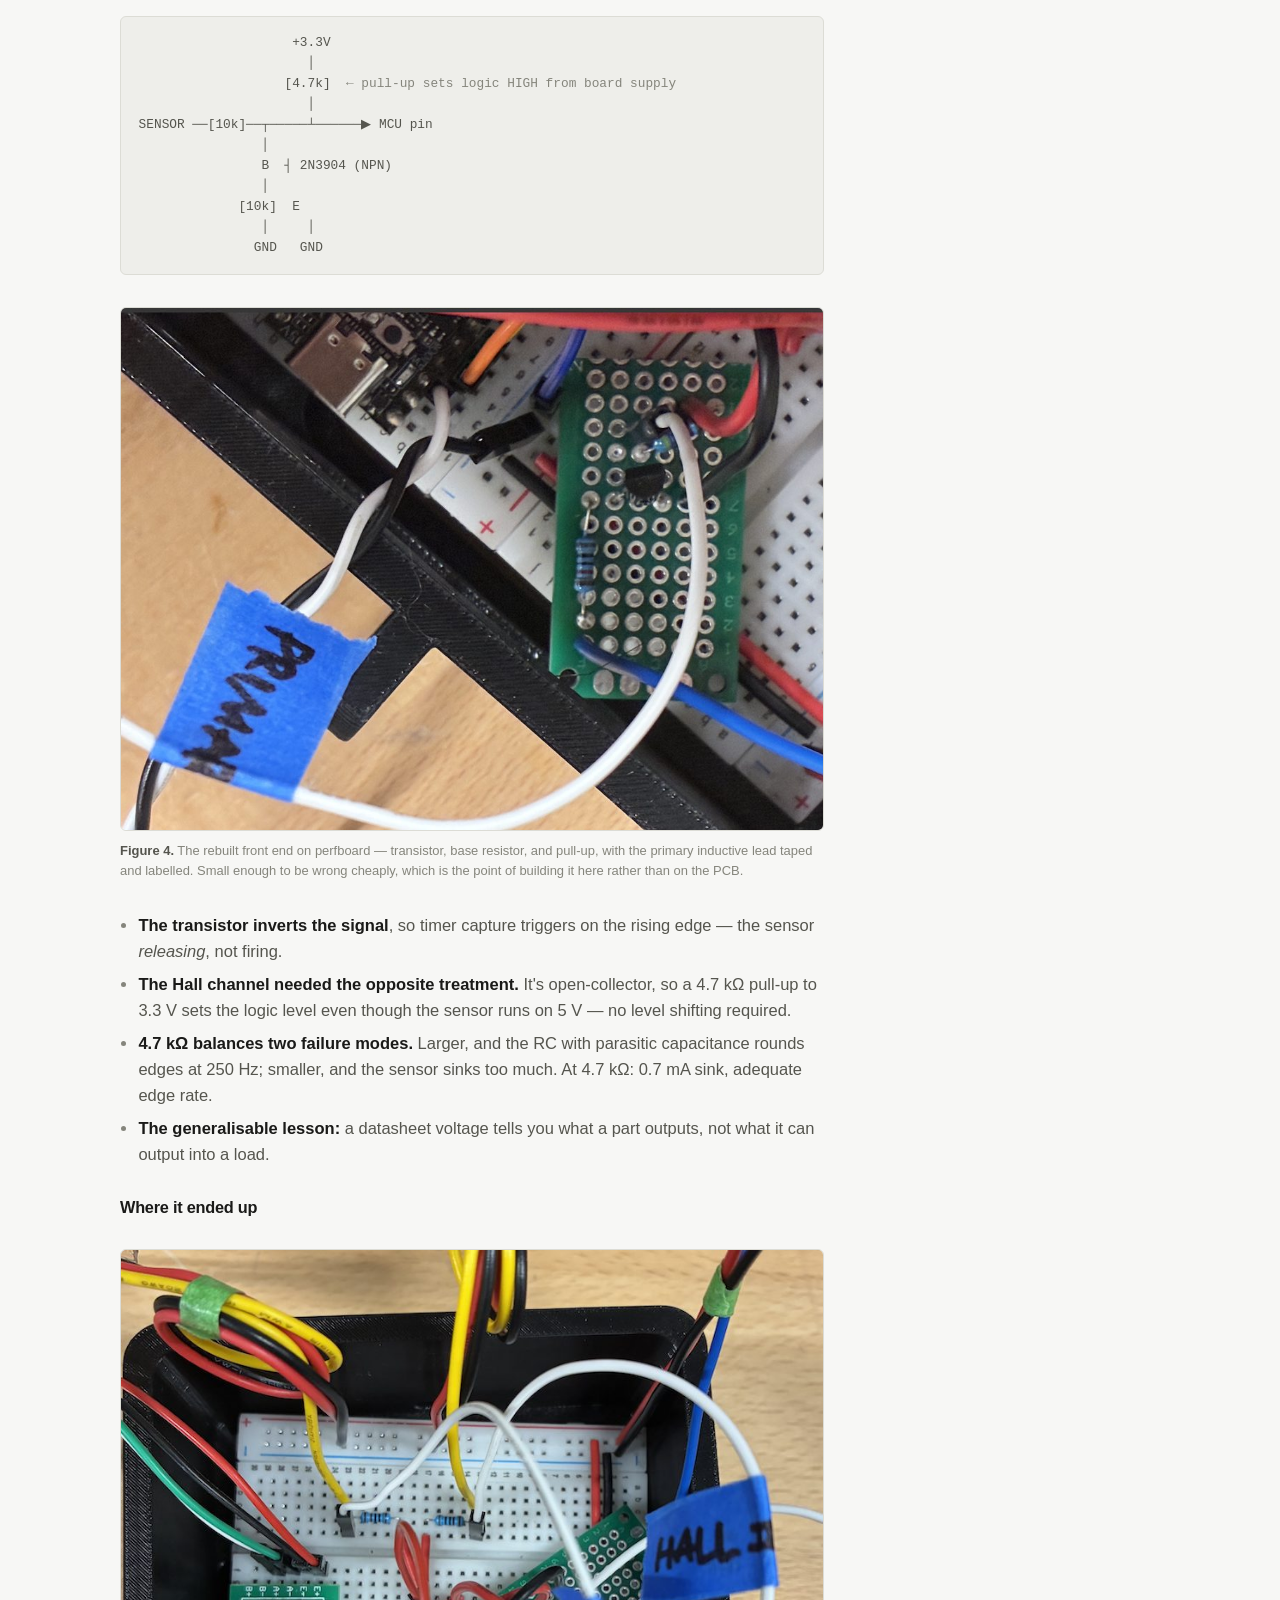
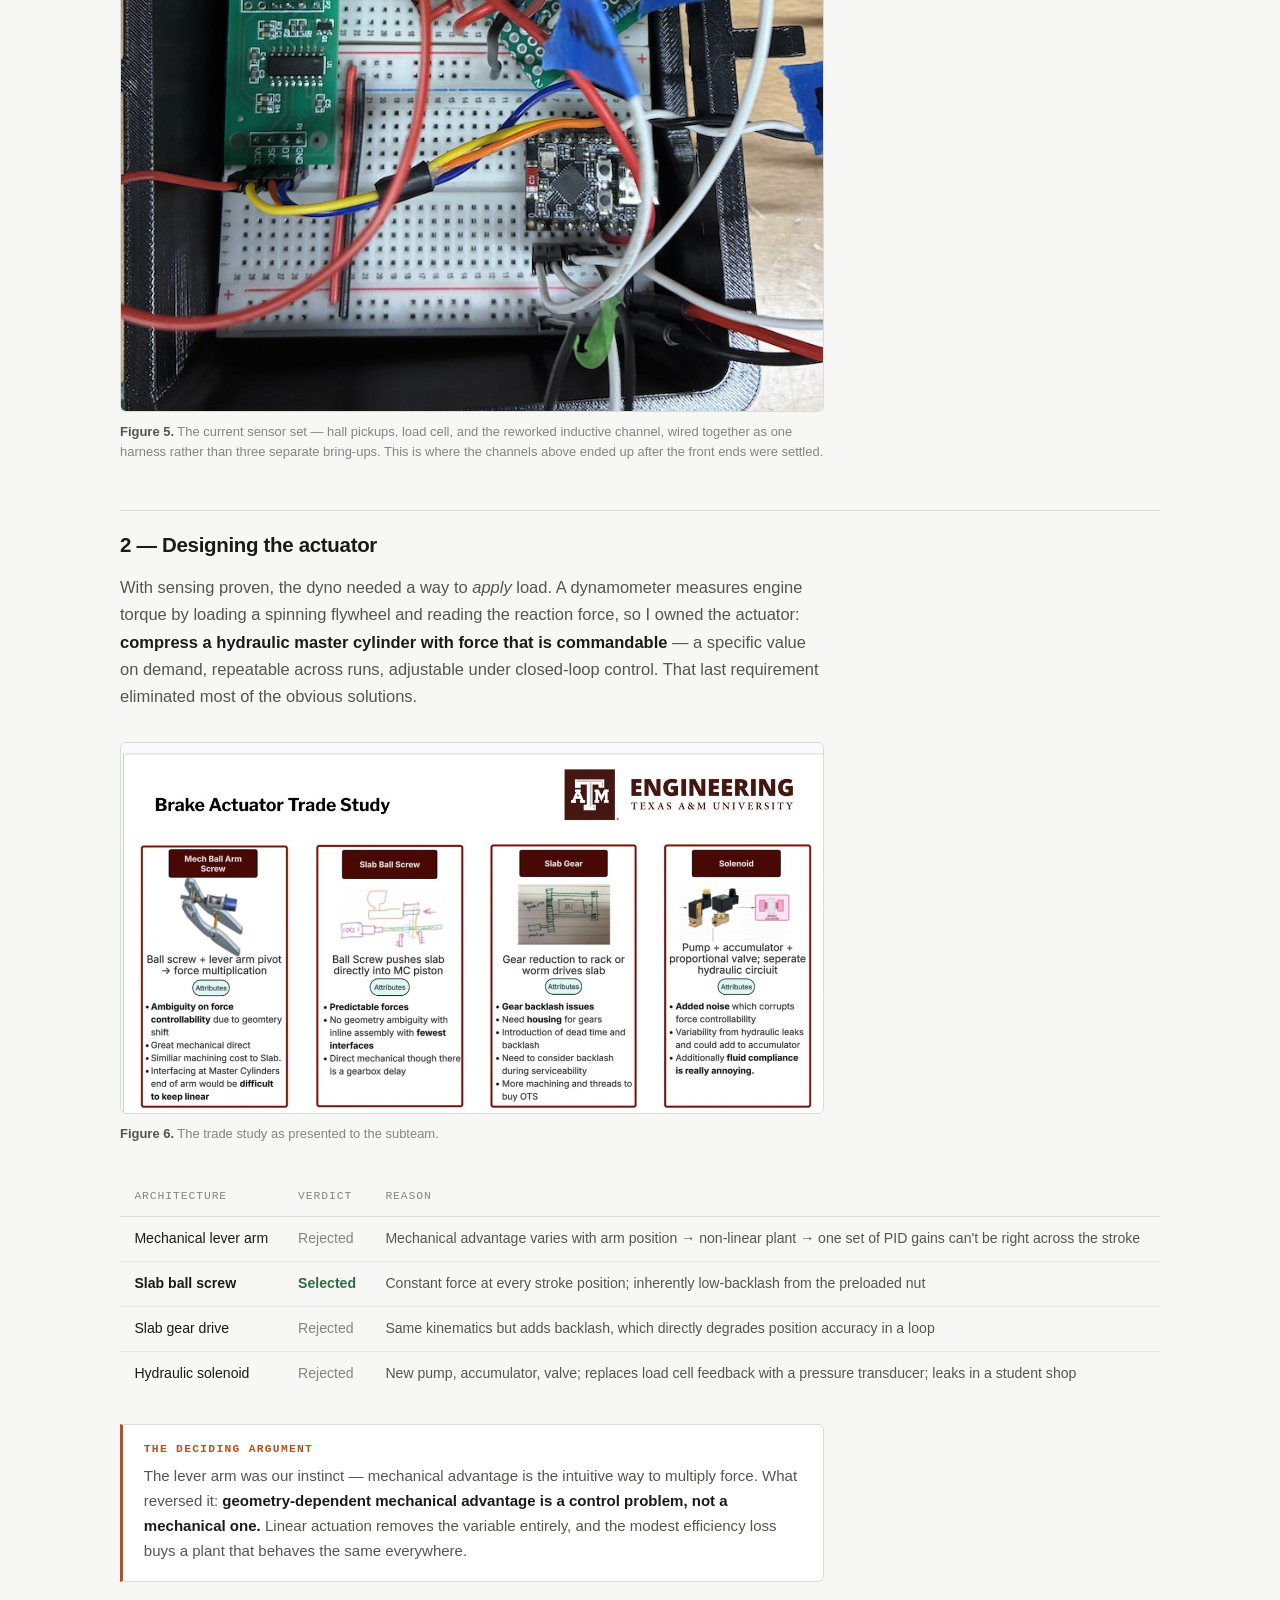
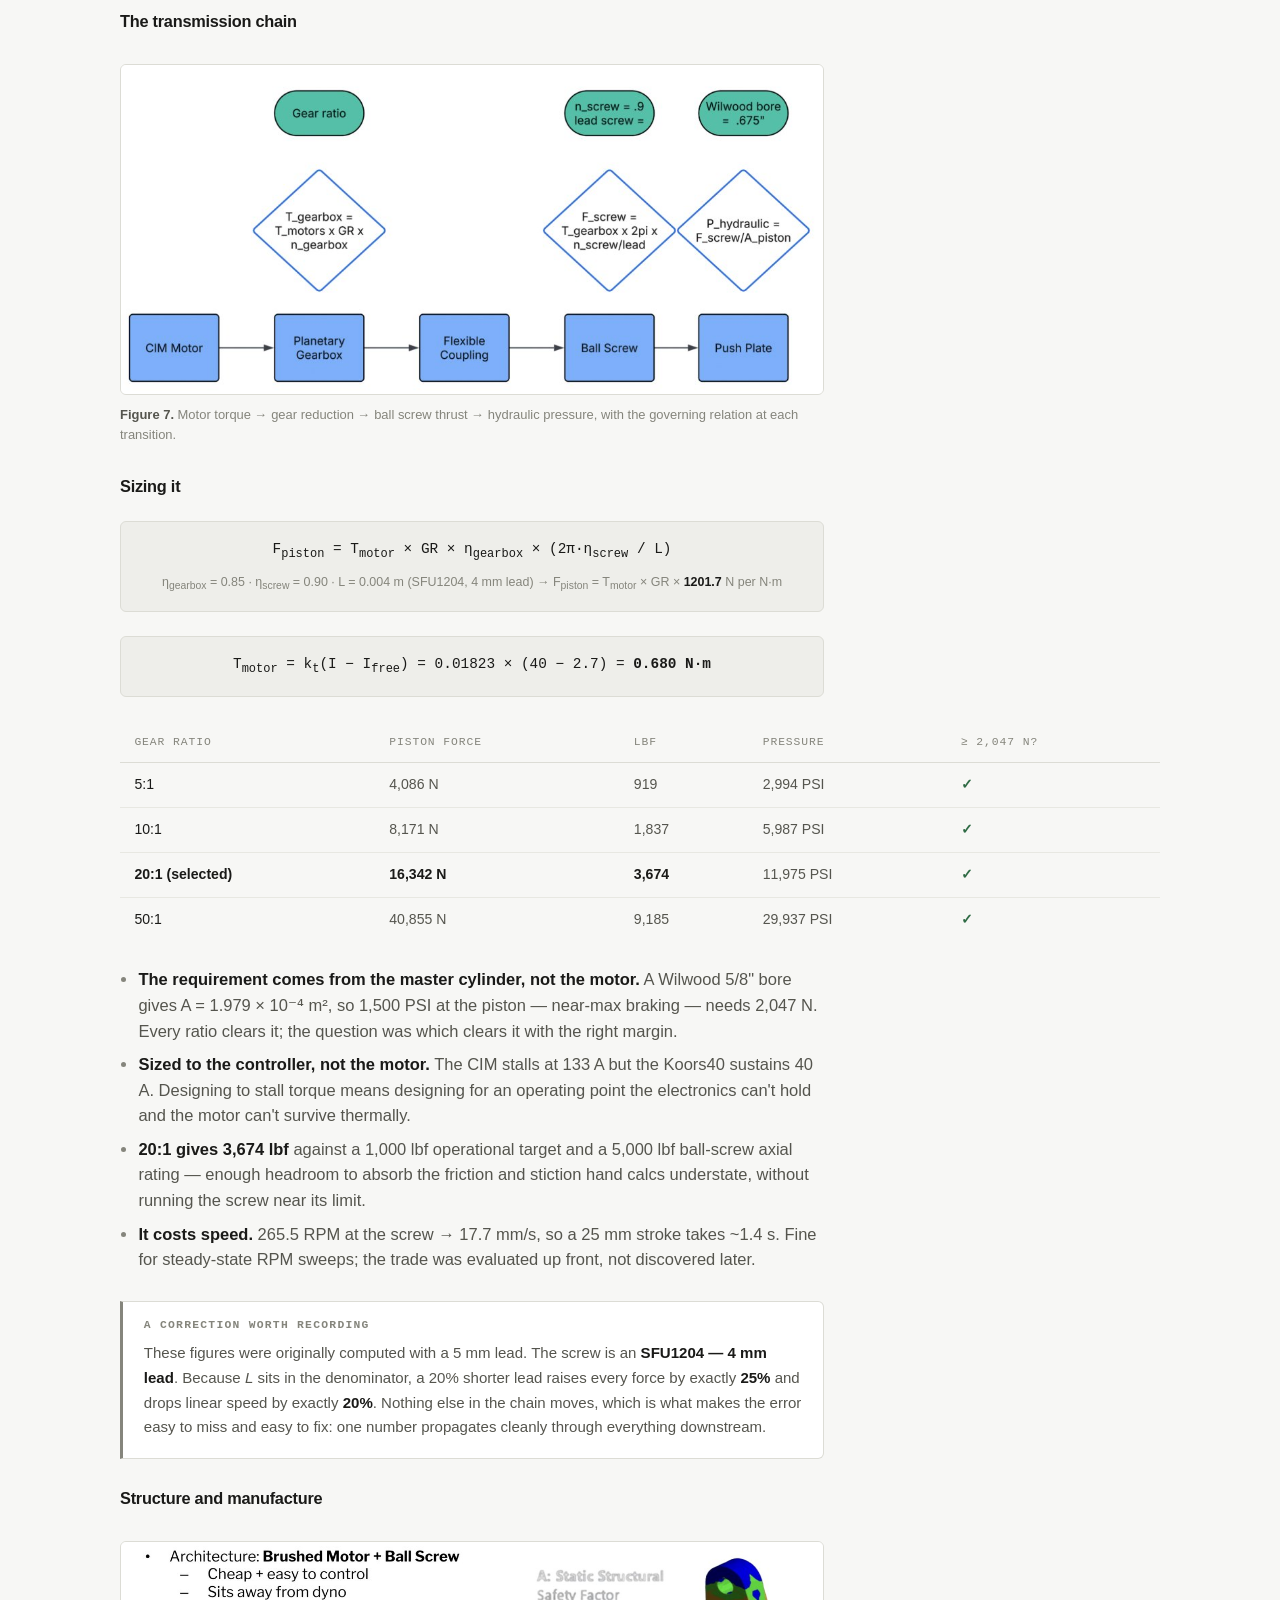
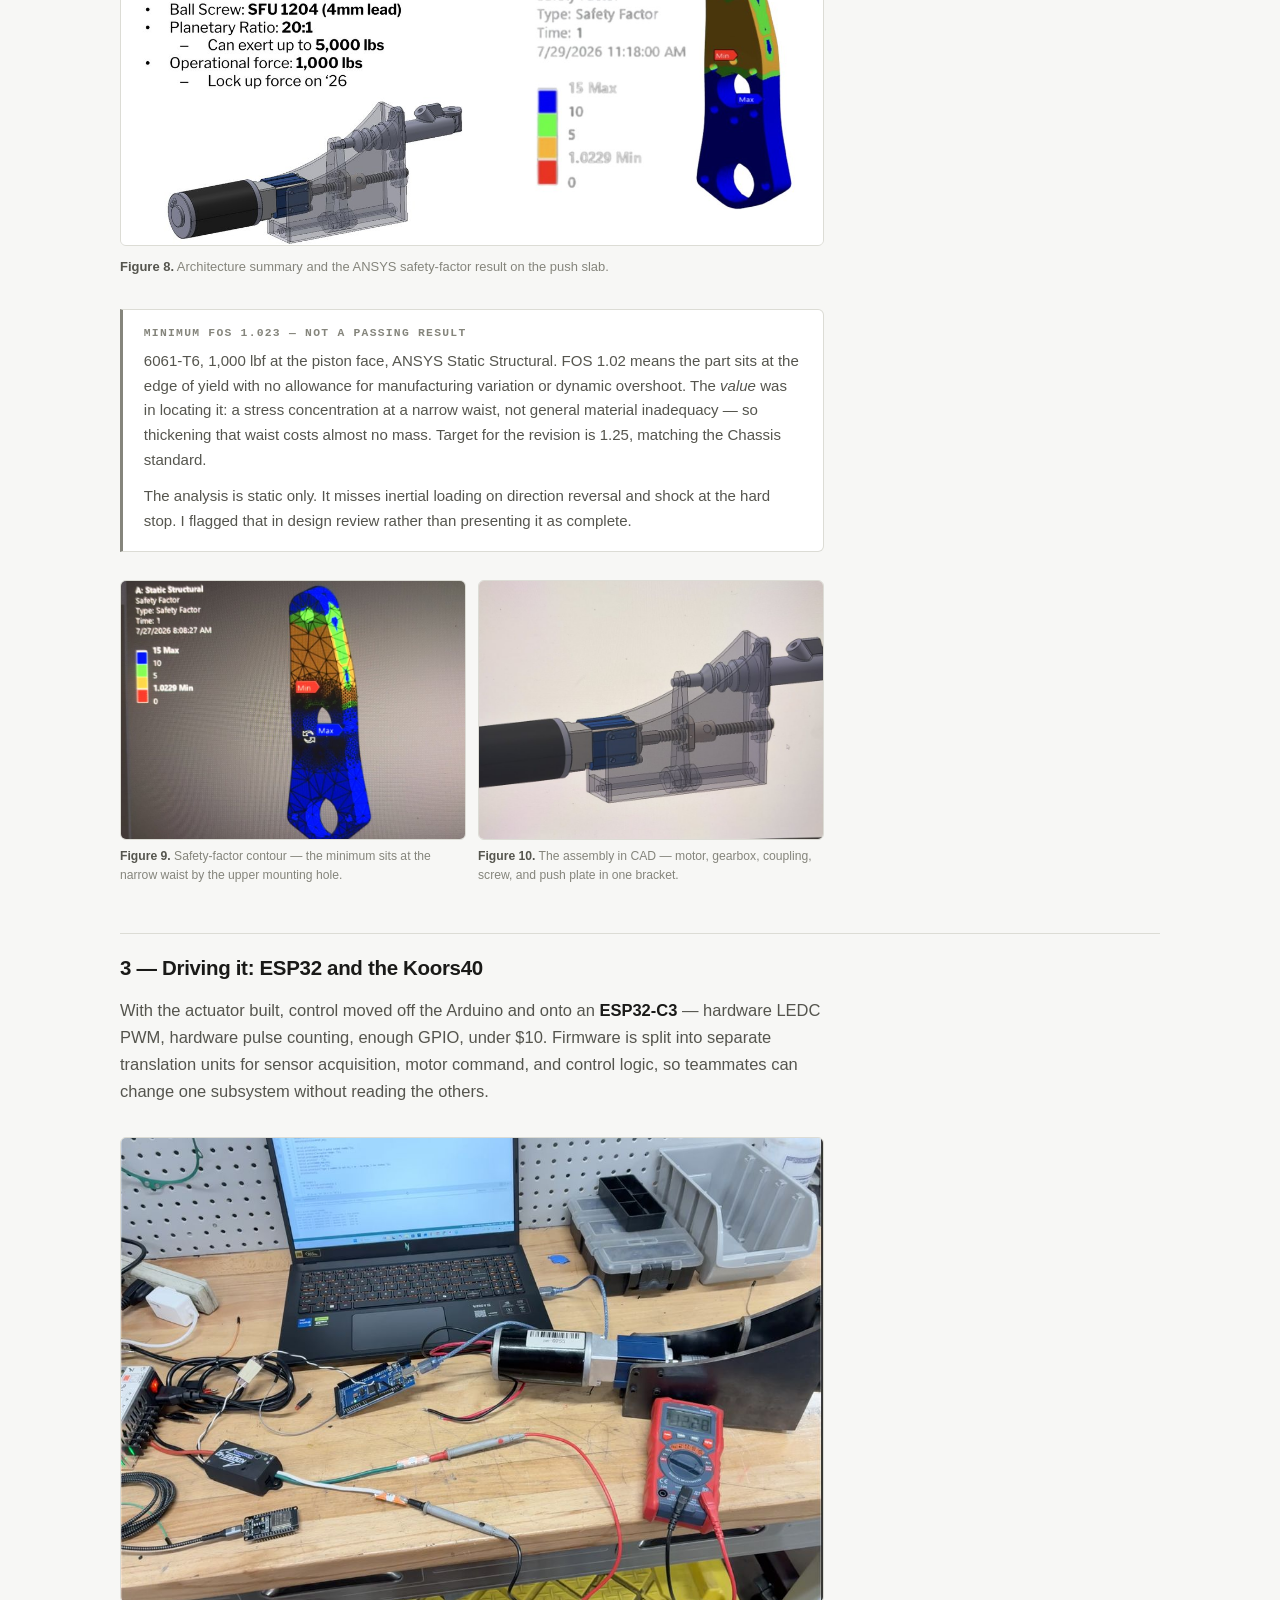
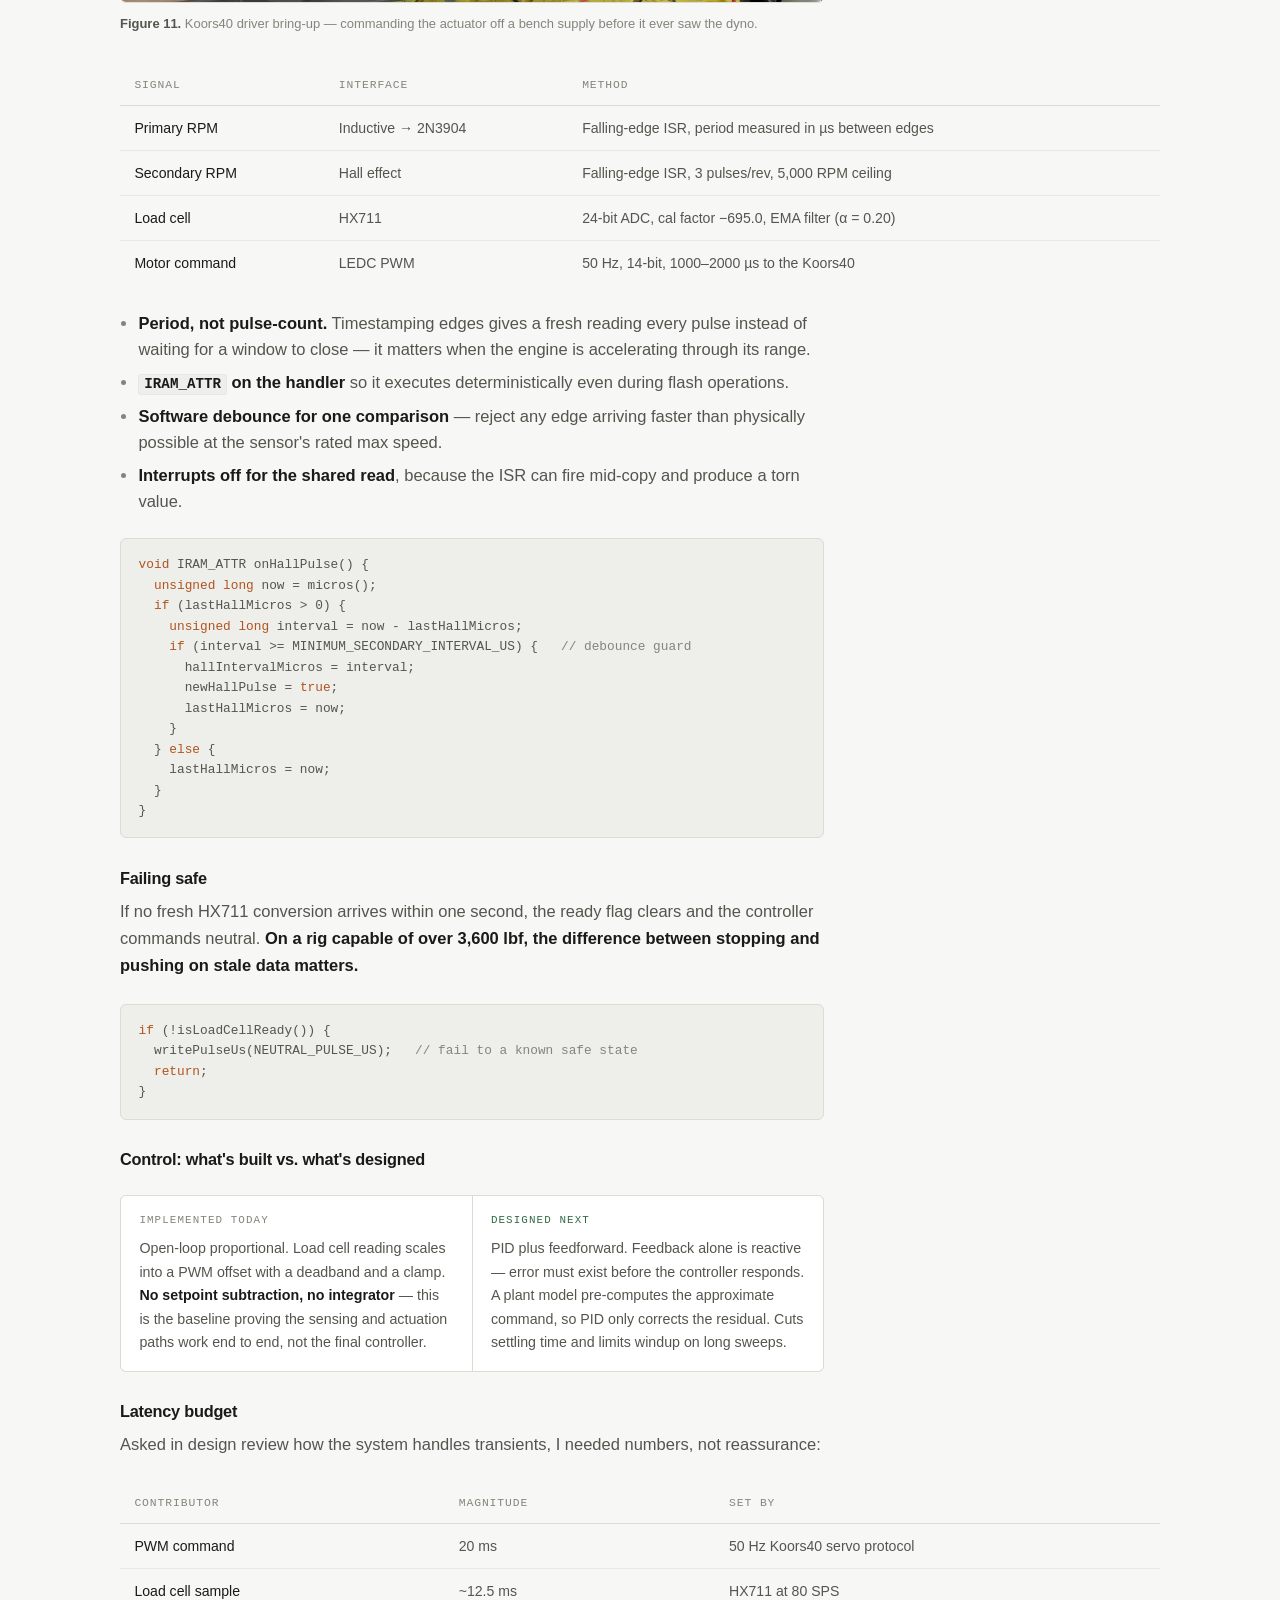
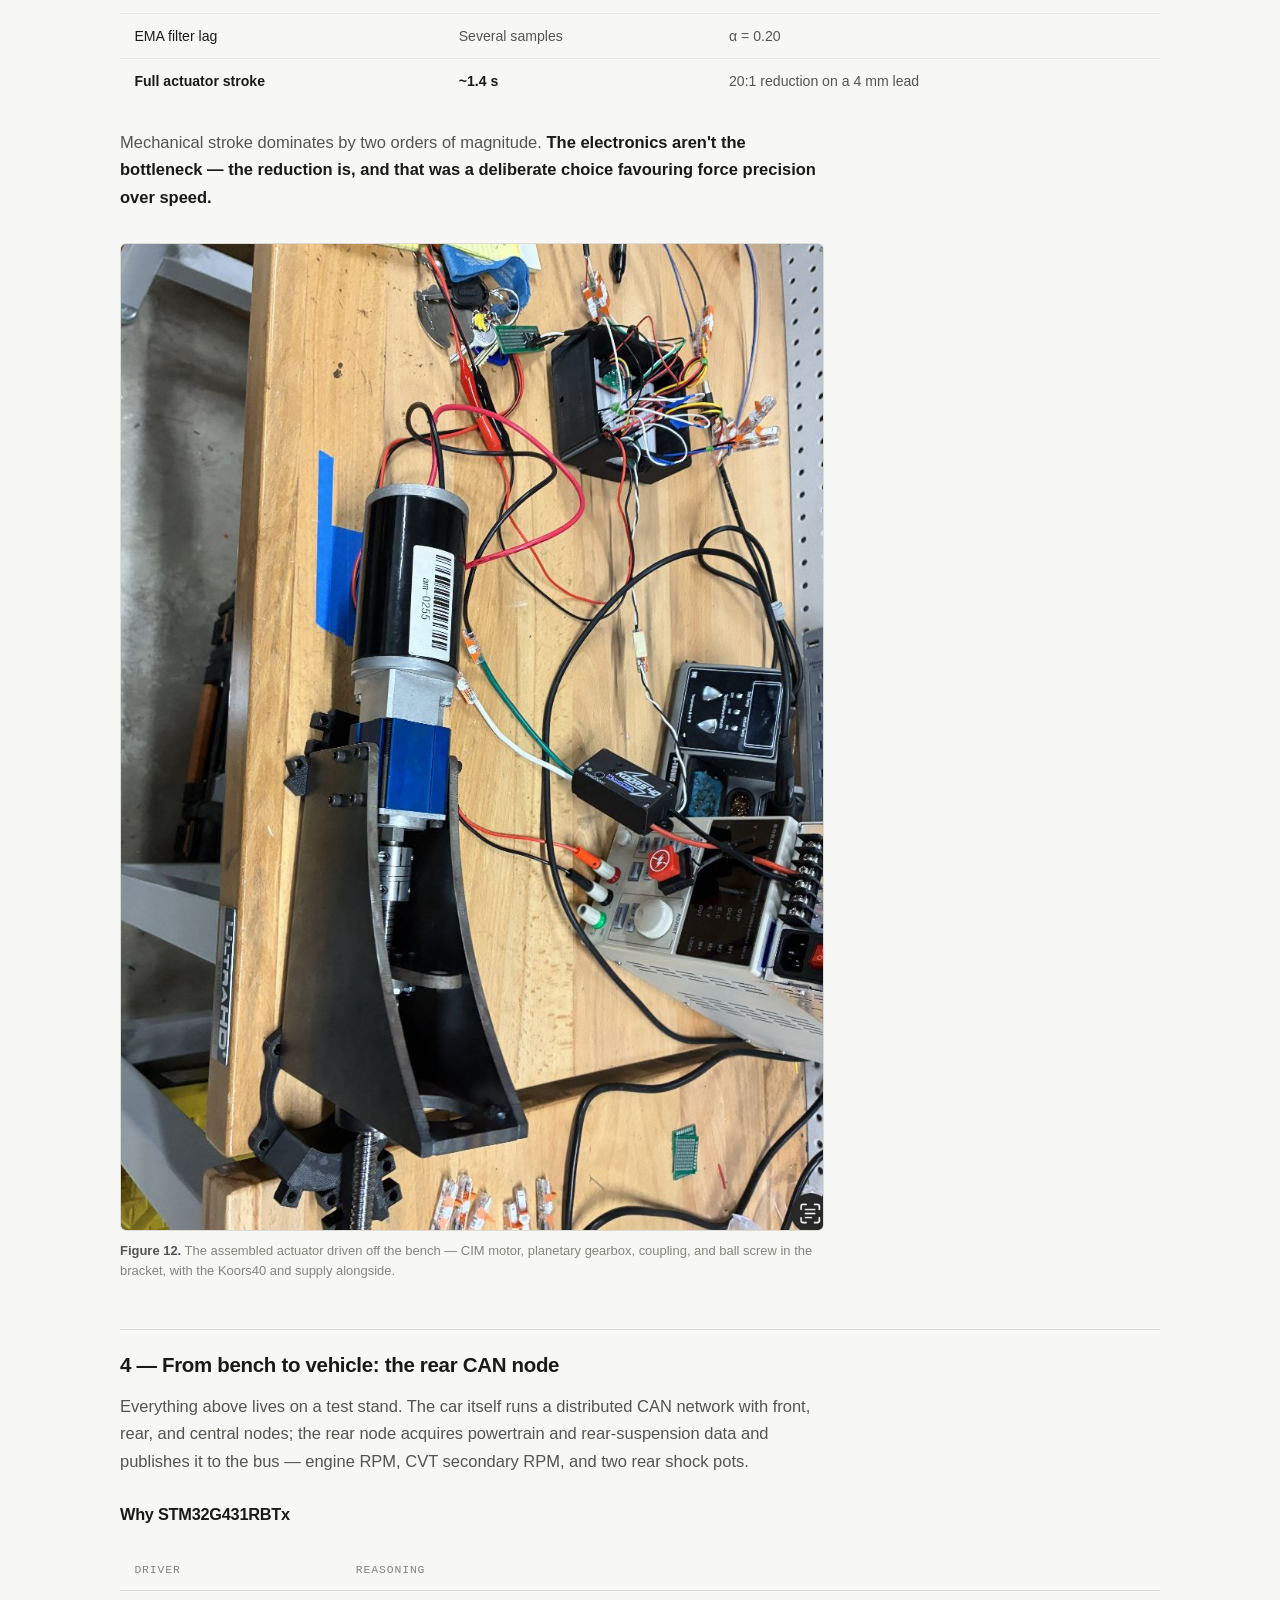
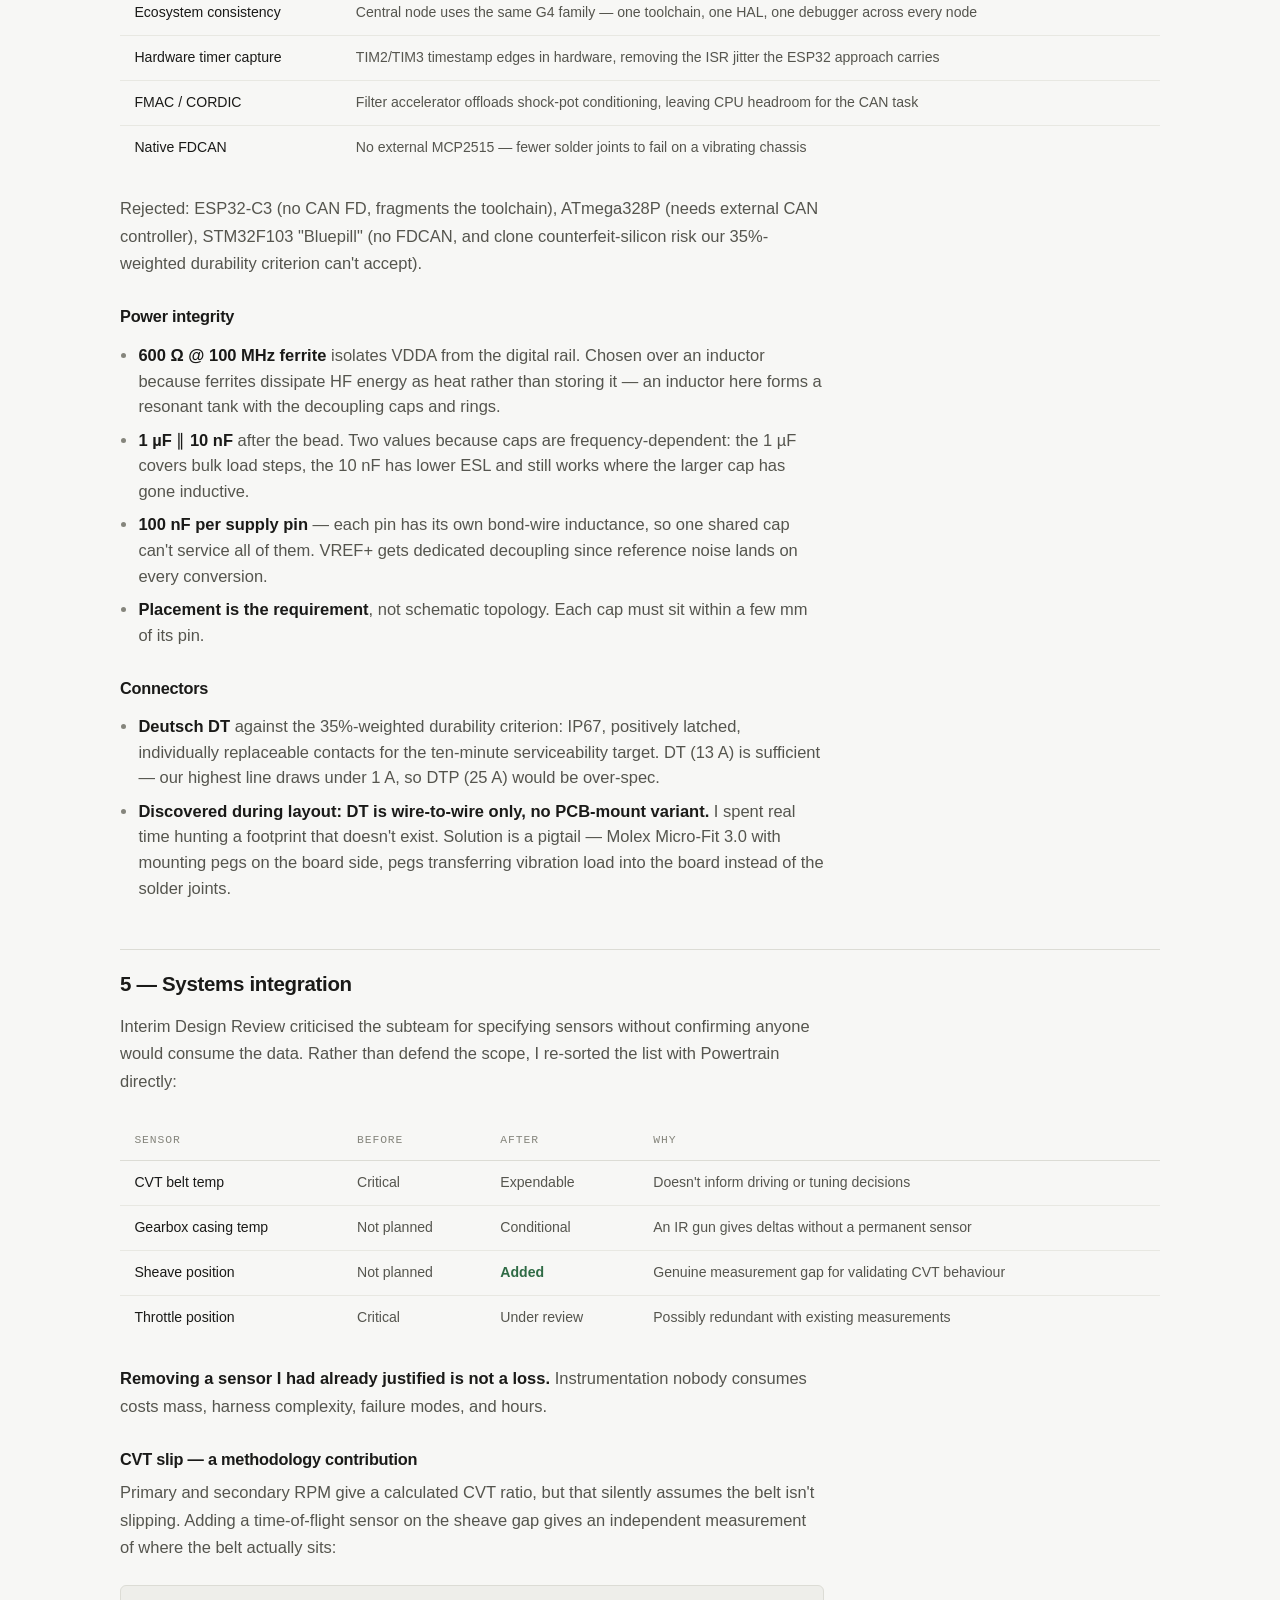
==== commit 8b8bf92e: "Reorder dyno section to true chronology; drop 'deliberately unambitious' The hall pickups and Arduin" ====
--- a/projects/baja-daq.html
+++ b/projects/baja-daq.html
@@ -68,14 +68,19 @@
     <h2>1 — Instrumenting the dyno</h2>
 
     <p>
-      Before anything could be actuated, the dyno had to be able to <em>measure</em>. The first
-      build was deliberately unambitious: an Arduino Mega, three sensors, and an oscilloscope
-      to find out which of them actually behaved as advertised.
-    </p>
-
-    <figure>
-      <img src="../assets/img/dyno-sensor-stack.jpg" alt="The dynamometer sensor set laid out together: hall effect pickups, a load cell, and the inductive sensor with their wiring.">
-      <figcaption><b>Figure 1.</b> The full first-pass sensor set — hall effect pickups, load cell, and inductive pickup, wired together for bring-up.</figcaption>
+      Before anything could be actuated, the dyno had to be able to <em>measure</em>. That
+      started on an Arduino Mega with three sensors and an oscilloscope, working one channel at
+      a time to establish which of them actually behaved as advertised.
+    </p>
+
+    <figure>
+      <img src="../assets/img/dyno-hall-pickup.jpg" alt="Hall effect sensor brackets mounted on the dynamometer shaft, with signal wiring running back through lever-nut connectors to the DAQ.">
+      <figcaption><b>Figure 1.</b> Hall pickups mounted to the dyno shaft. The bracket has to hold the sensor inside its sensing gap while the shaft runs — mounting was as much of the problem as sensing.</figcaption>
+    </figure>
+
+    <figure>
+      <img src="../assets/img/dyno-daq-bench.jpg" alt="Dynamometer sensor bench: Arduino board, bench power supply, and wiring harness laid out on a work table beside the flywheel and engine.">
+      <figcaption><b>Figure 2.</b> The Arduino-stage bench — perfboard front ends and a bench supply, with the flywheel and engine in frame. Everything here exists to answer one question per sensor: does the signal survive the trip to the pin?</figcaption>
     </figure>
 
     <div class="tablewrap">
@@ -89,15 +94,6 @@
       </table>
     </div>
 
-    <figure>
-      <img src="../assets/img/dyno-hall-pickup.jpg" alt="Hall effect sensor brackets mounted on the dynamometer shaft, with signal wiring running back through lever-nut connectors to the DAQ.">
-      <figcaption><b>Figure 2.</b> Hall pickups mounted to the dyno shaft. The bracket has to hold the sensor inside its sensing gap while the shaft runs — mounting was as much of the problem as sensing.</figcaption>
-    </figure>
-
-    <figure>
-      <img src="../assets/img/dyno-daq-bench.jpg" alt="Dynamometer sensor bench: Arduino board, bench power supply, and wiring harness laid out on a work table beside the flywheel and engine.">
-      <figcaption><b>Figure 3.</b> The Arduino-stage bench — perfboard front ends and a bench supply, with the flywheel and engine in frame. Everything here exists to answer one question per sensor: does the signal survive the trip to the pin?</figcaption>
-    </figure>
 
     <div class="callout plain">
       <h4>Aside — the same sensor, on the car</h4>
@@ -118,7 +114,7 @@
     <figure>
       <img src="../assets/img/daq-hall-mount-26.jpg" alt="CAD render of a hall effect sensor bracket that clamps around a gearbox shaft housing, with a sensor pocket and mounting holes.">
       <figcaption>
-        <b>Figure 4.</b> Hall effect mount for the gearbox shaft — <b>2026 car DAQ harness</b>,
+        <b>Figure 3.</b> Hall effect mount for the gearbox shaft — <b>2026 car DAQ harness</b>,
         not the dynamometer. The pocket holds the sensor inside its sensing gap while the clamp
         takes the load off the sensor body.
       </figcaption>
@@ -168,7 +164,7 @@
     <figure>
       <img src="../assets/img/dyno-npn-rebuild.jpg" alt="A small perfboard carrying a 2N3904 transistor and two resistors, wired into a breadboard beside a microcontroller, with one lead labelled PRIMARY in marker on blue tape.">
       <figcaption>
-        <b>Figure 5.</b> The rebuilt front end on perfboard — transistor, base resistor, and
+        <b>Figure 4.</b> The rebuilt front end on perfboard — transistor, base resistor, and
         pull-up, with the primary inductive lead taped and labelled. Small enough to be wrong
         cheaply, which is the point of building it here rather than on the PCB.
       </figcaption>
@@ -180,6 +176,17 @@
       <li><strong>4.7 kΩ balances two failure modes.</strong> Larger, and the RC with parasitic capacitance rounds edges at 250 Hz; smaller, and the sensor sinks too much. At 4.7 kΩ: 0.7 mA sink, adequate edge rate.</li>
       <li><strong>The generalisable lesson:</strong> a datasheet voltage tells you what a part outputs, not what it can output into a load.</li>
     </ul>
+
+    <h3>Where it ended up</h3>
+
+    <figure>
+      <img src="../assets/img/dyno-sensor-stack.jpg" alt="The dynamometer sensor set laid out together: hall effect pickups, a load cell, and the inductive sensor with their wiring.">
+      <figcaption>
+        <b>Figure 5.</b> The current sensor set — hall pickups, load cell, and the reworked
+        inductive channel, wired together as one harness rather than three separate bring-ups.
+        This is where the channels above ended up after the front ends were settled.
+      </figcaption>
+    </figure>
 
     <!-- ============ 2 ============ -->
     <h2>2 — Designing the actuator</h2>
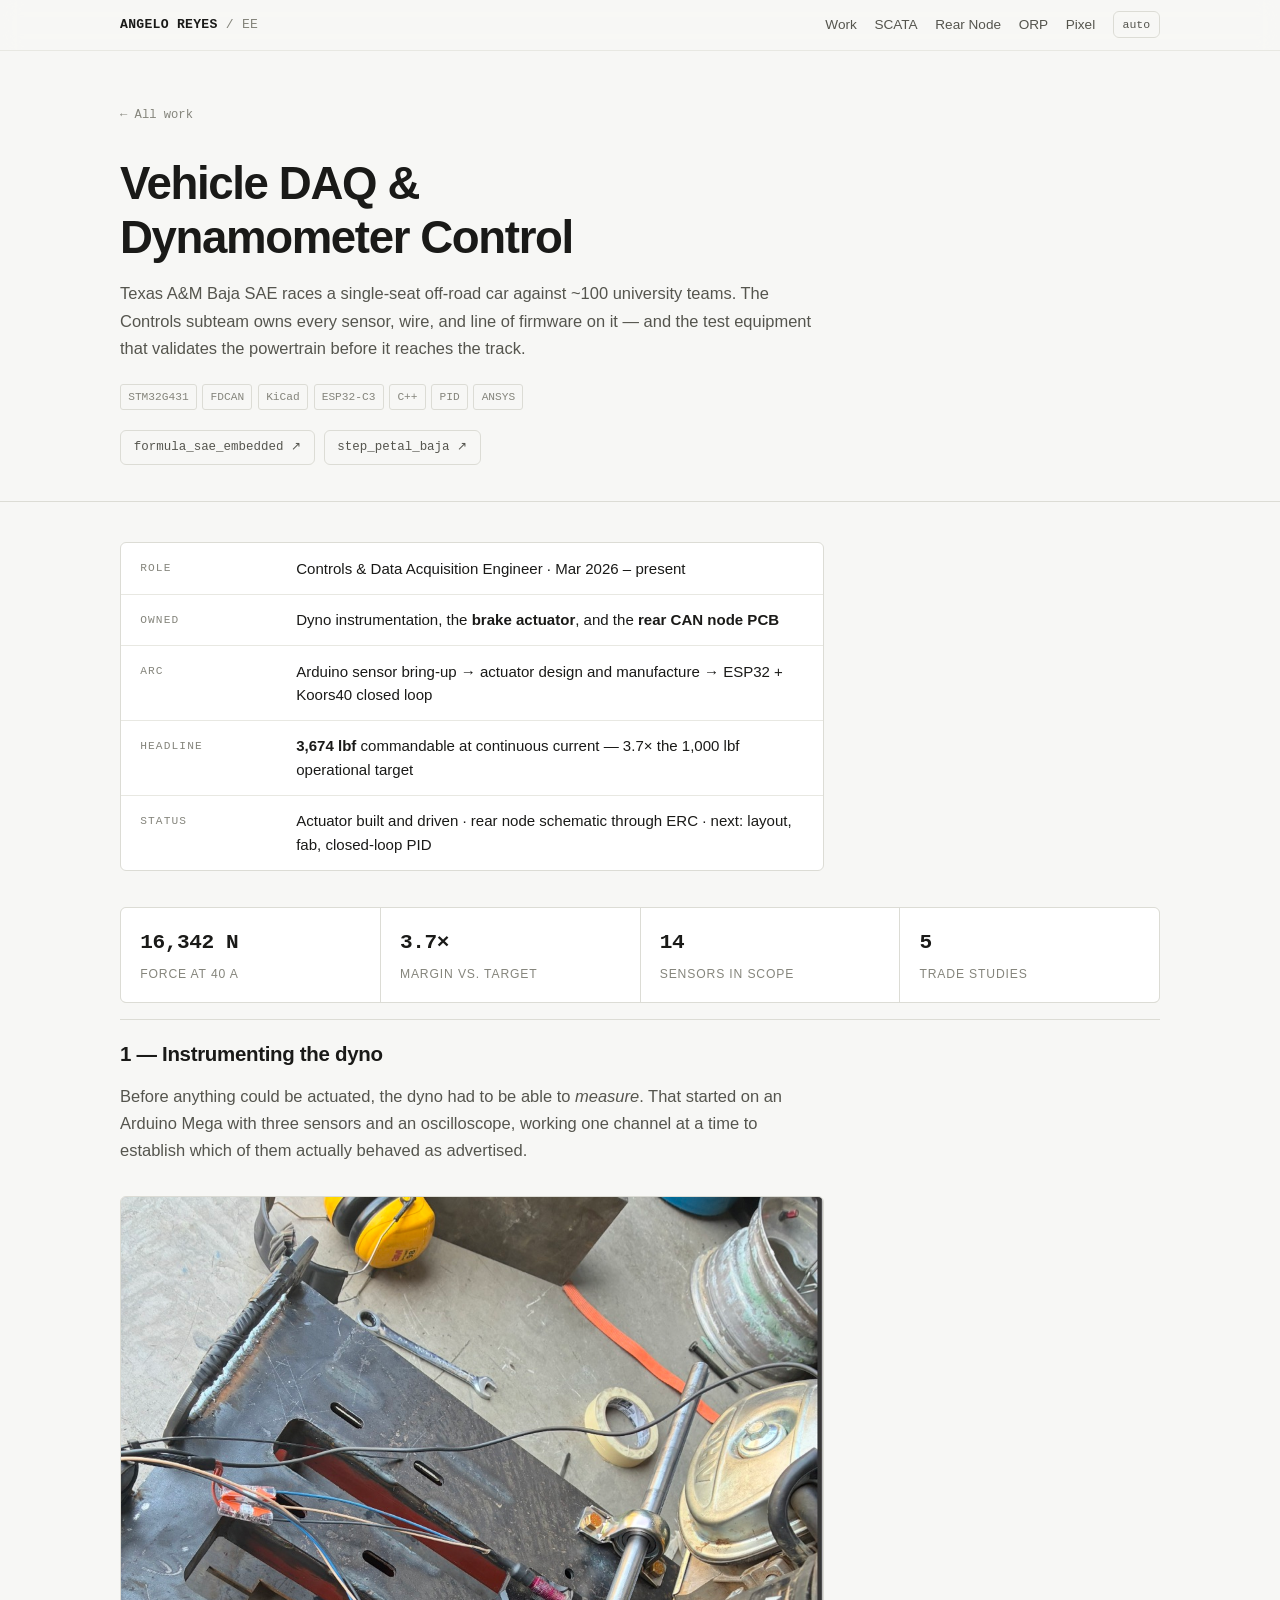
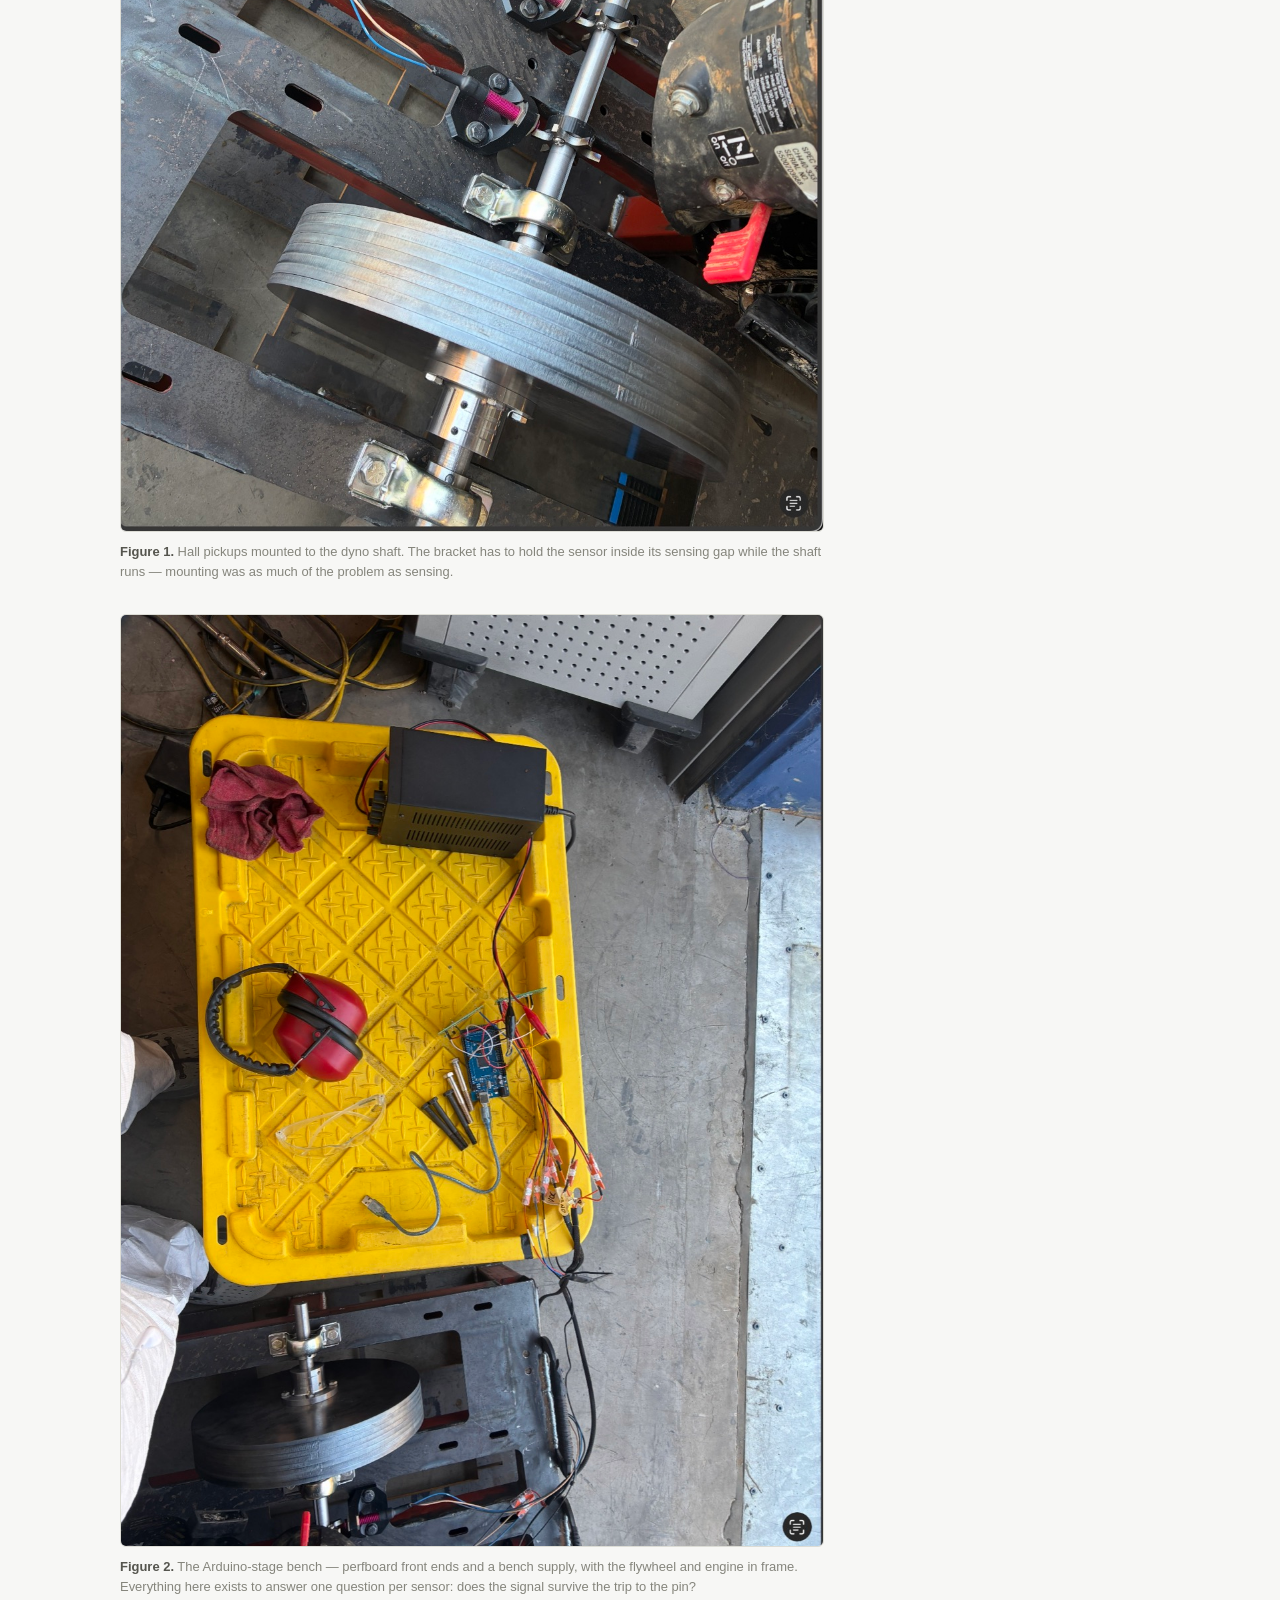
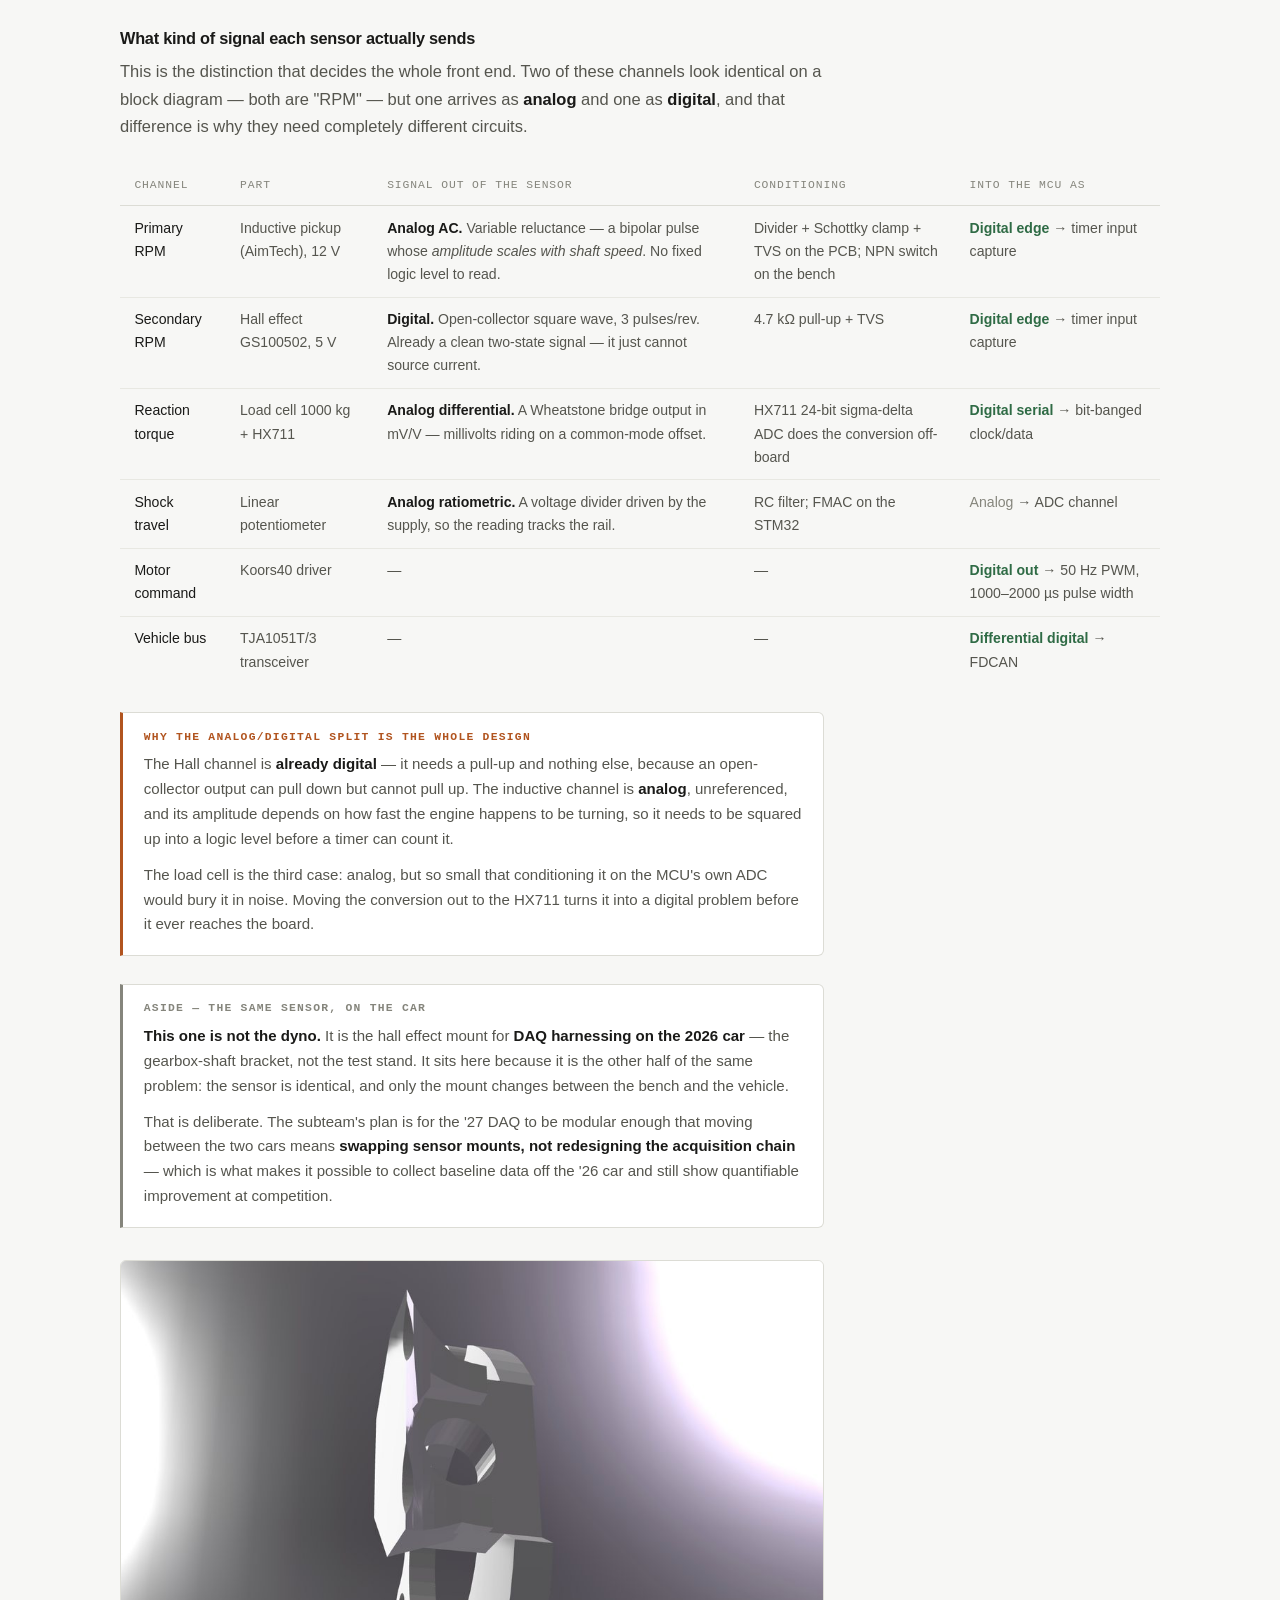
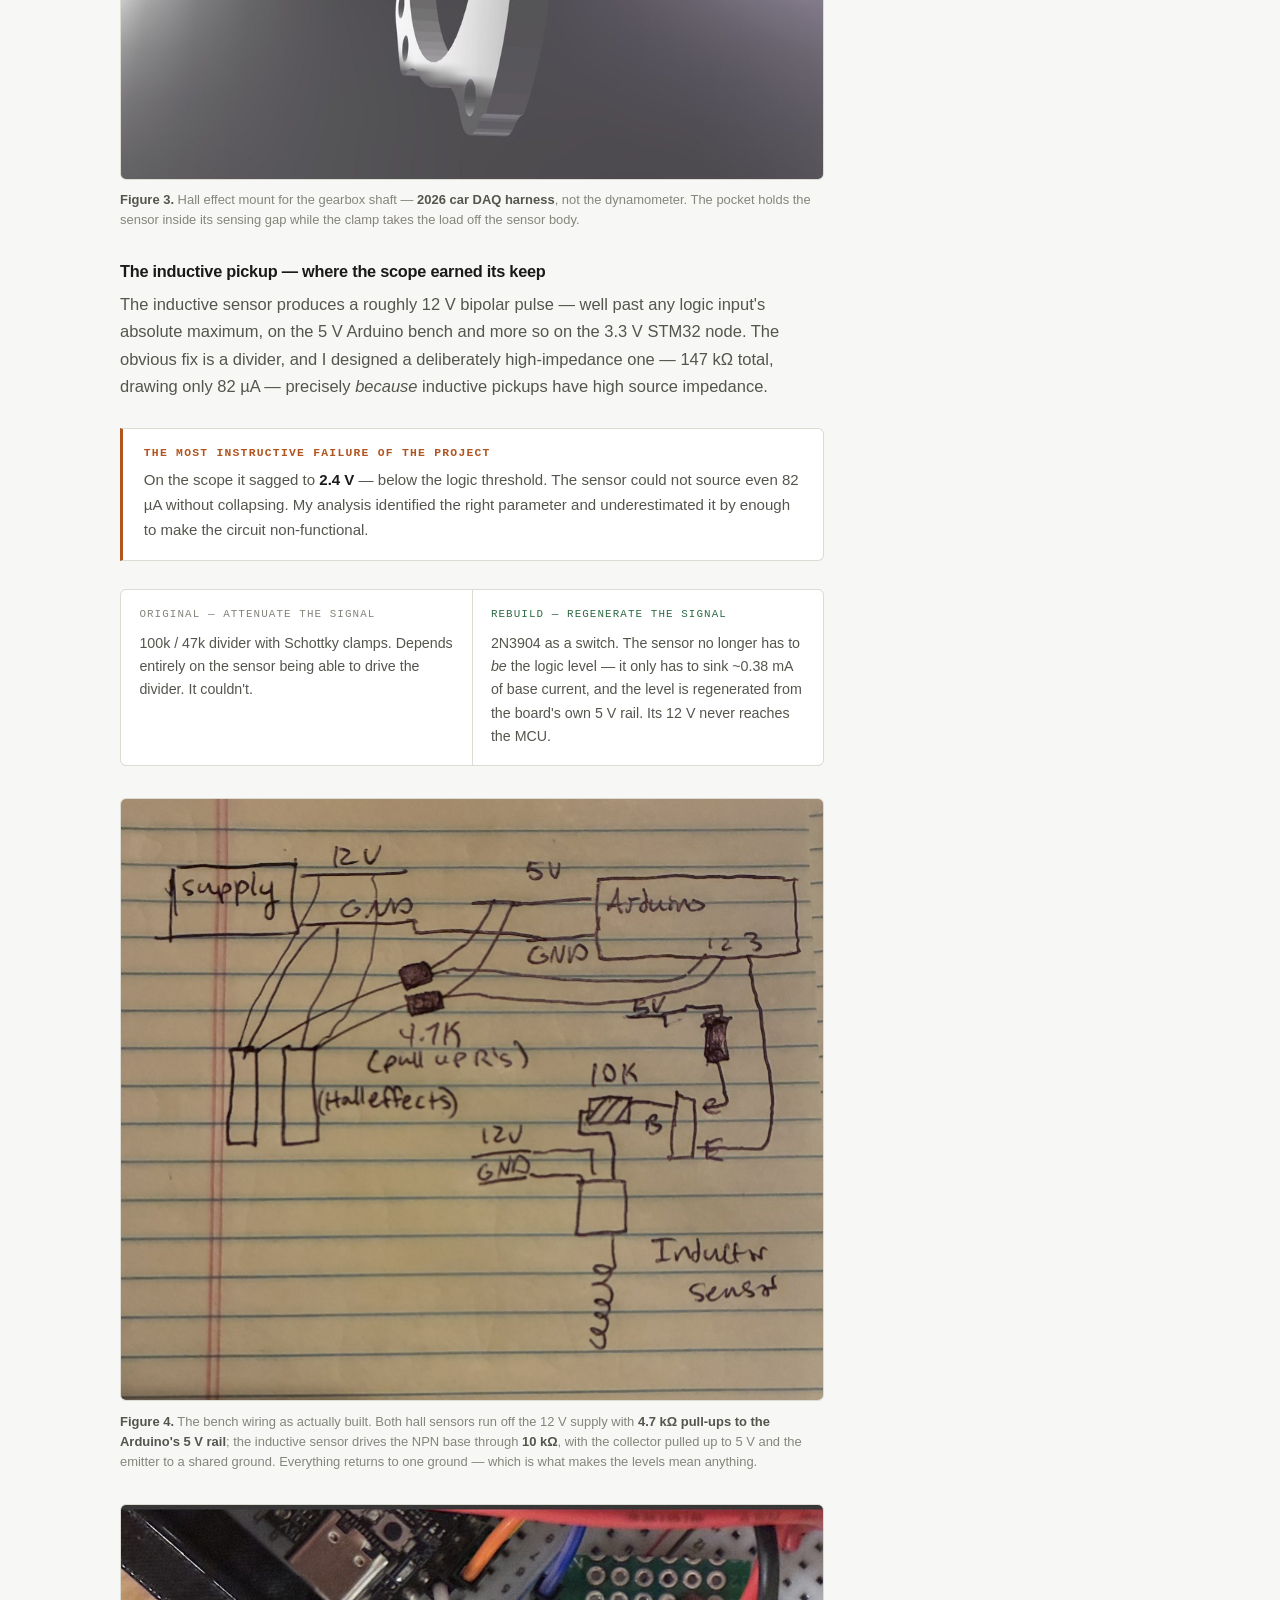
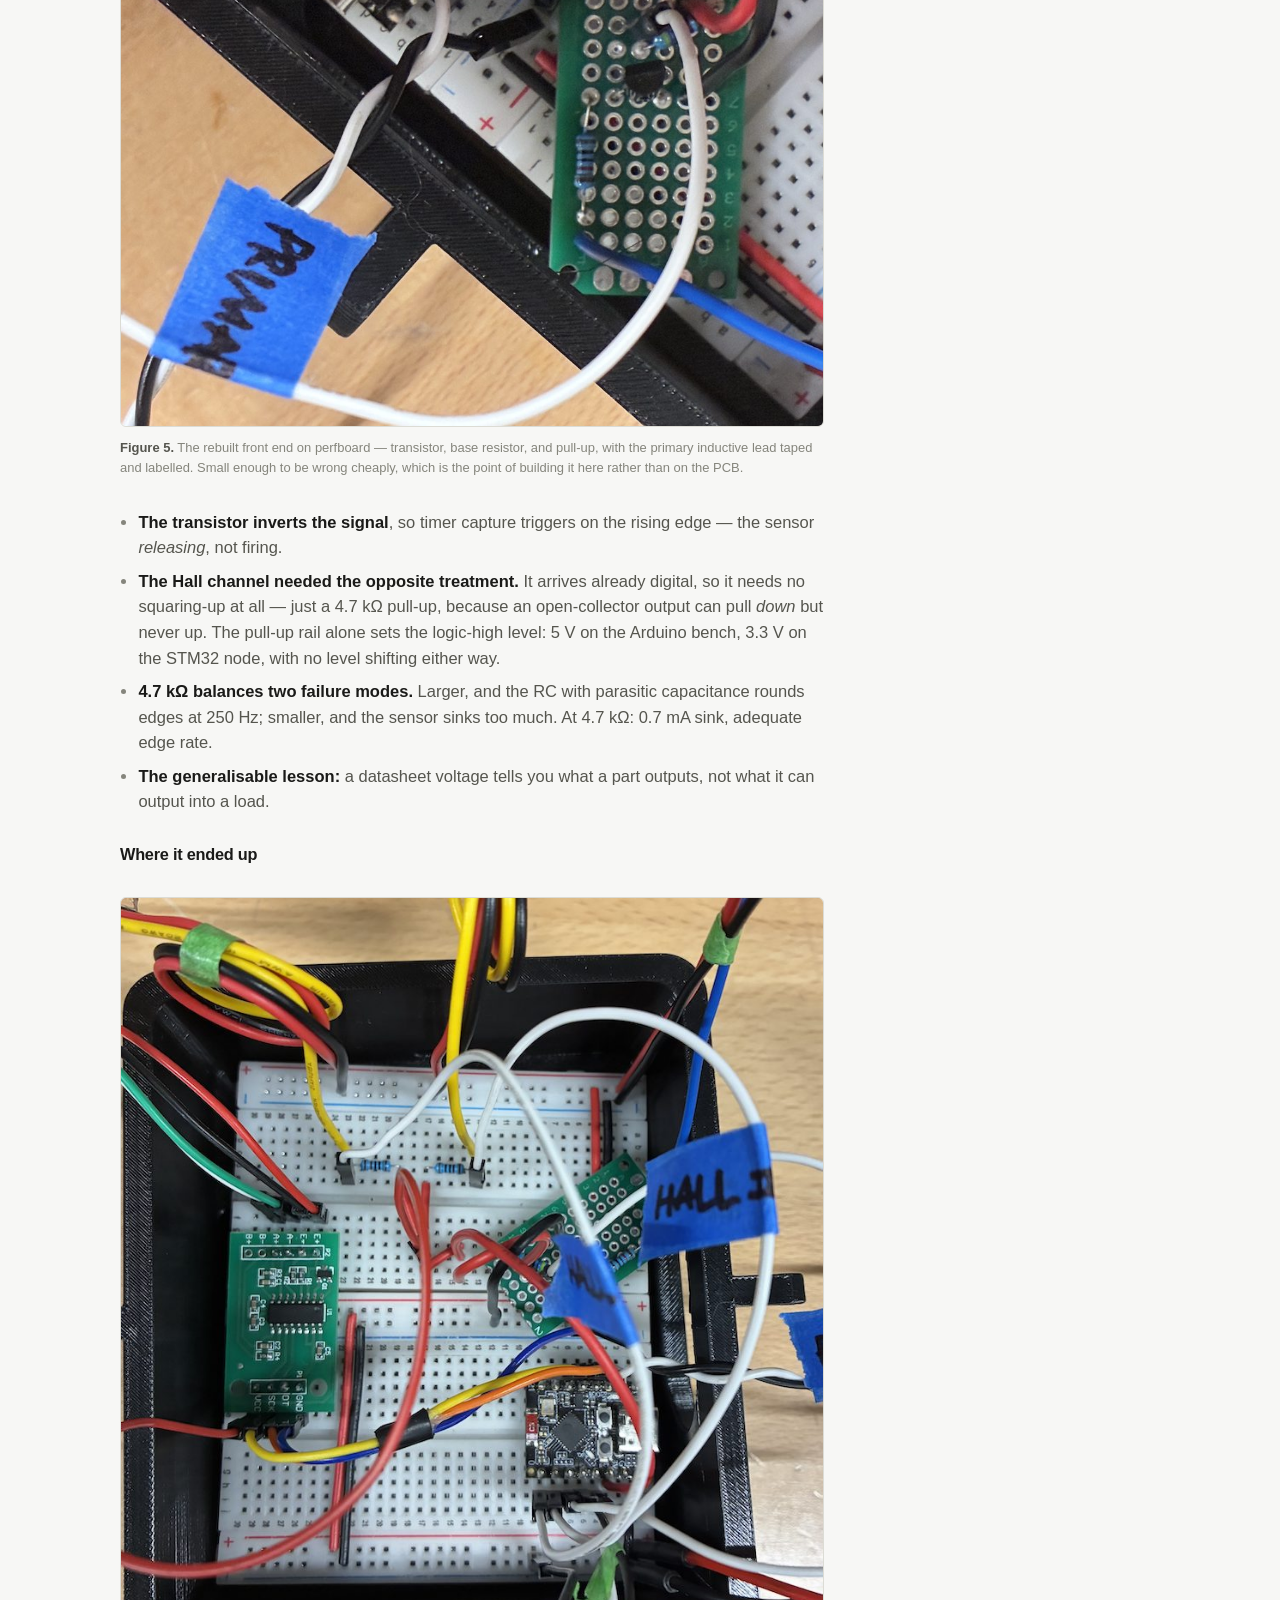
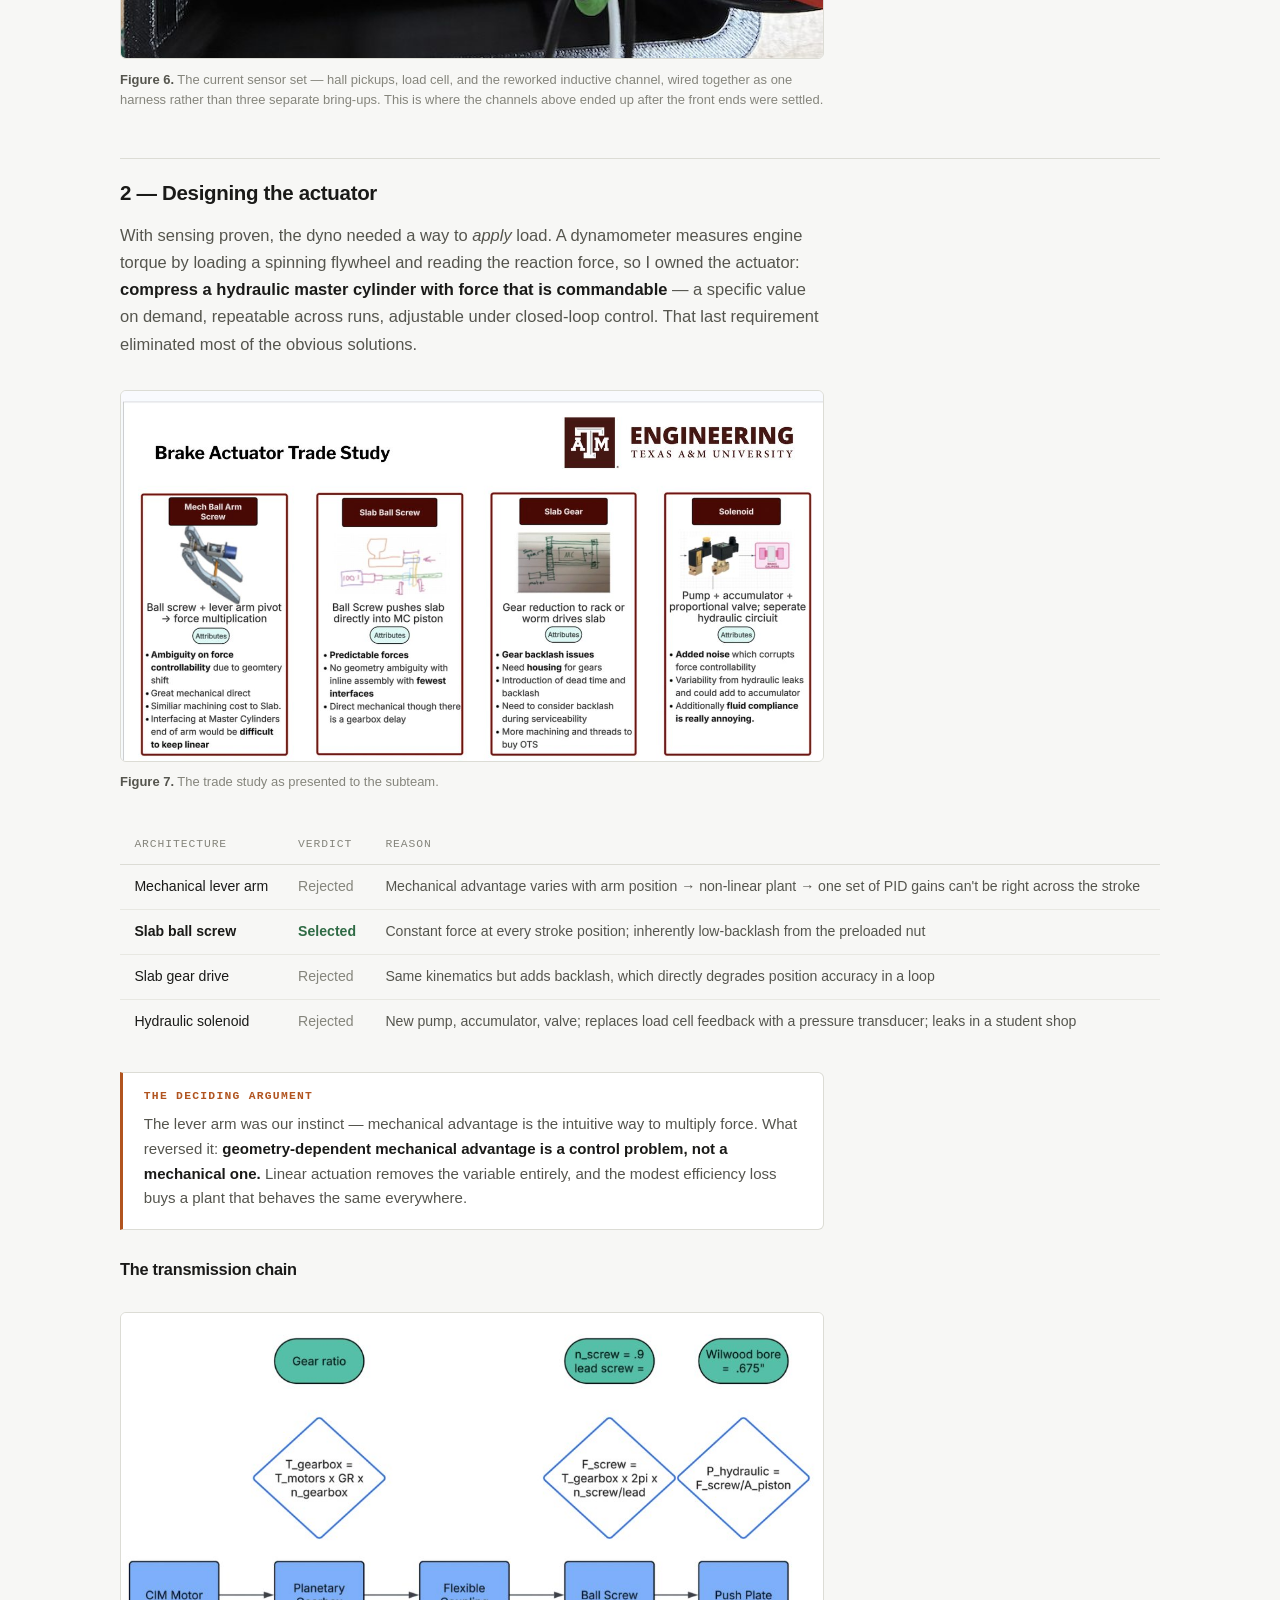
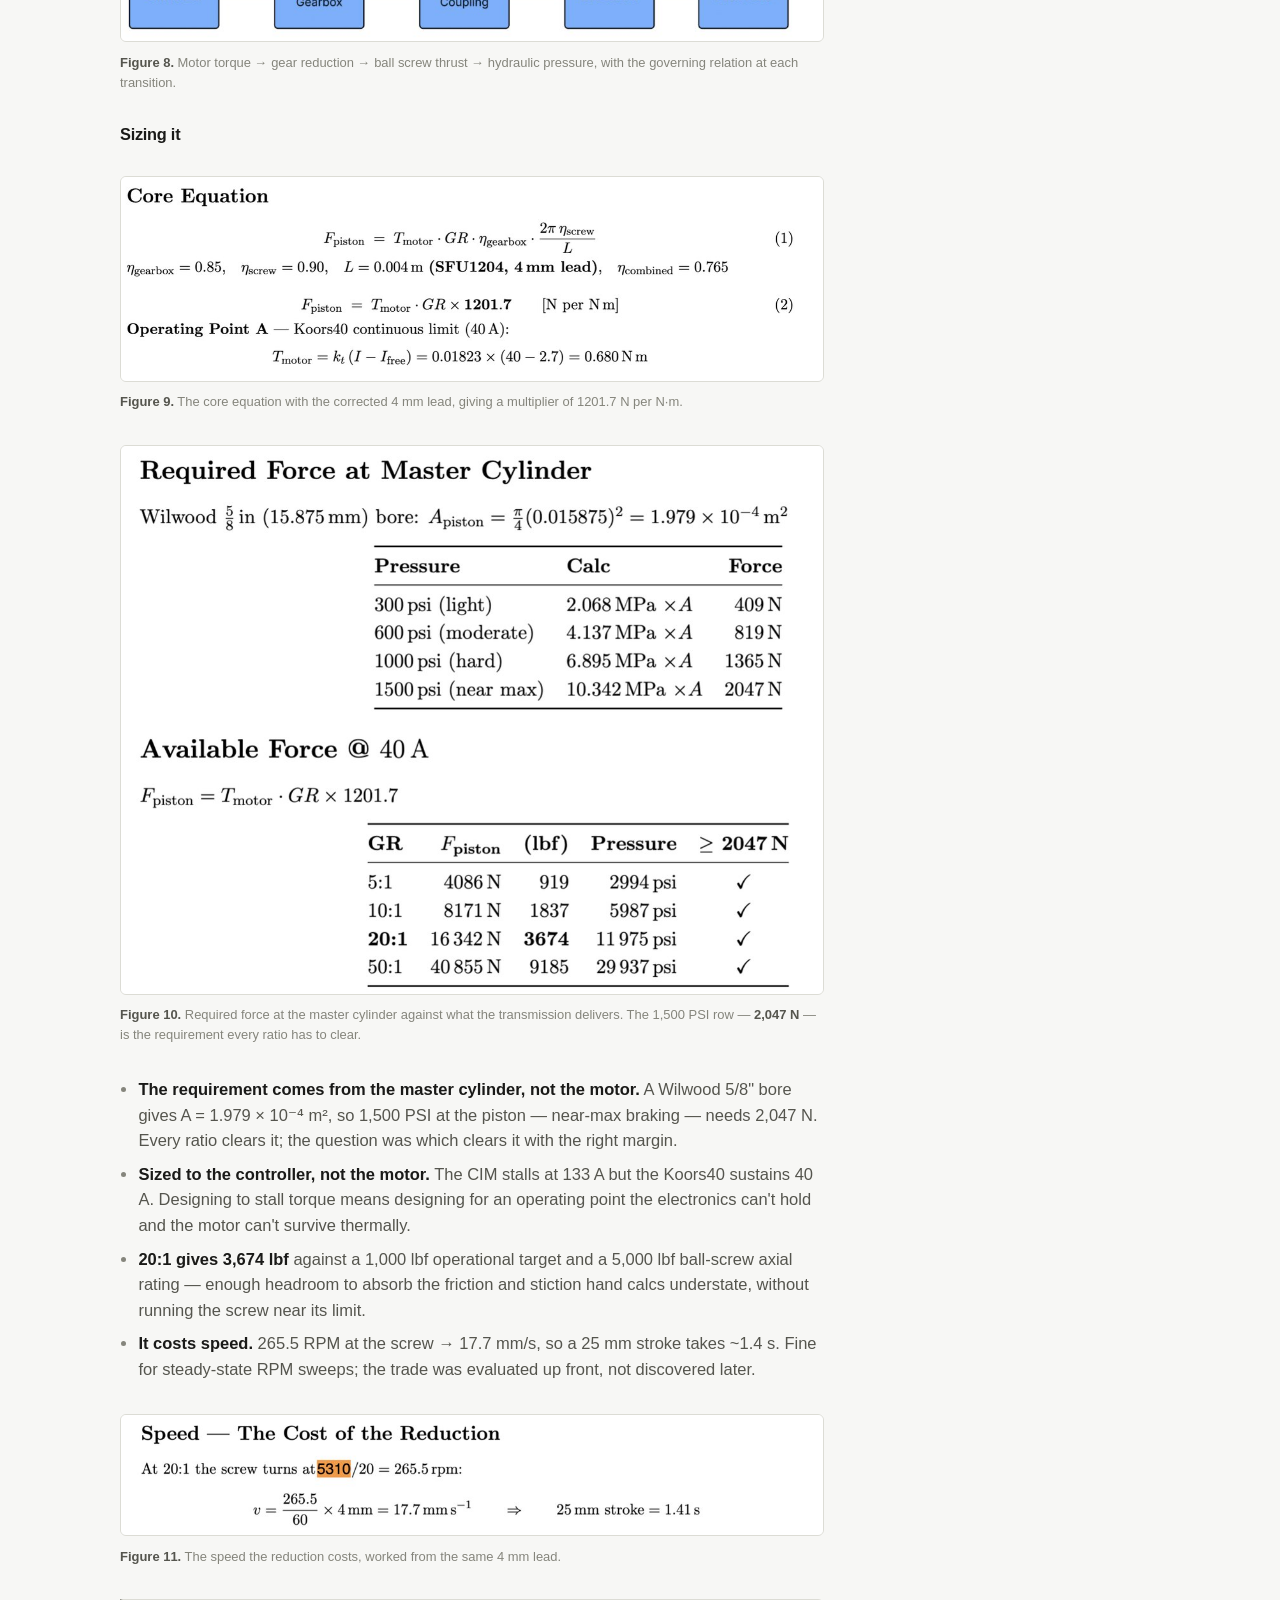
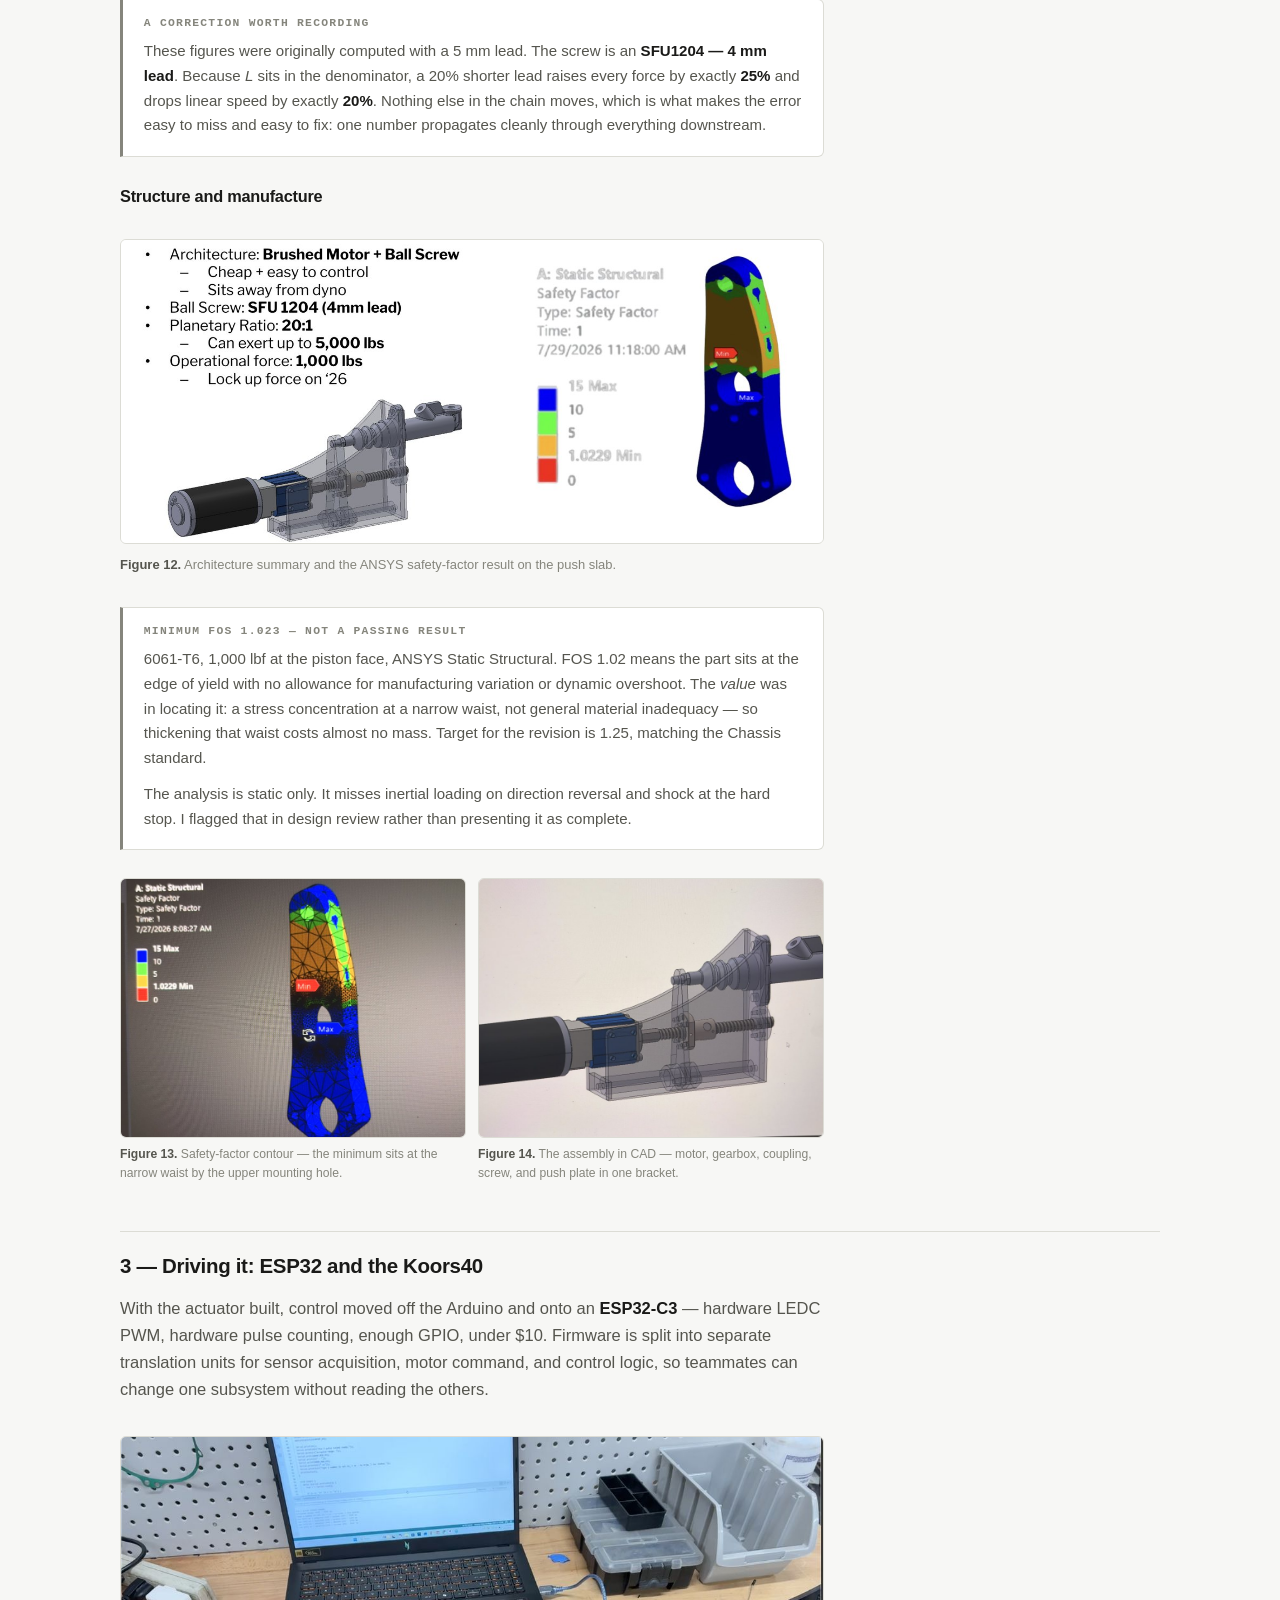
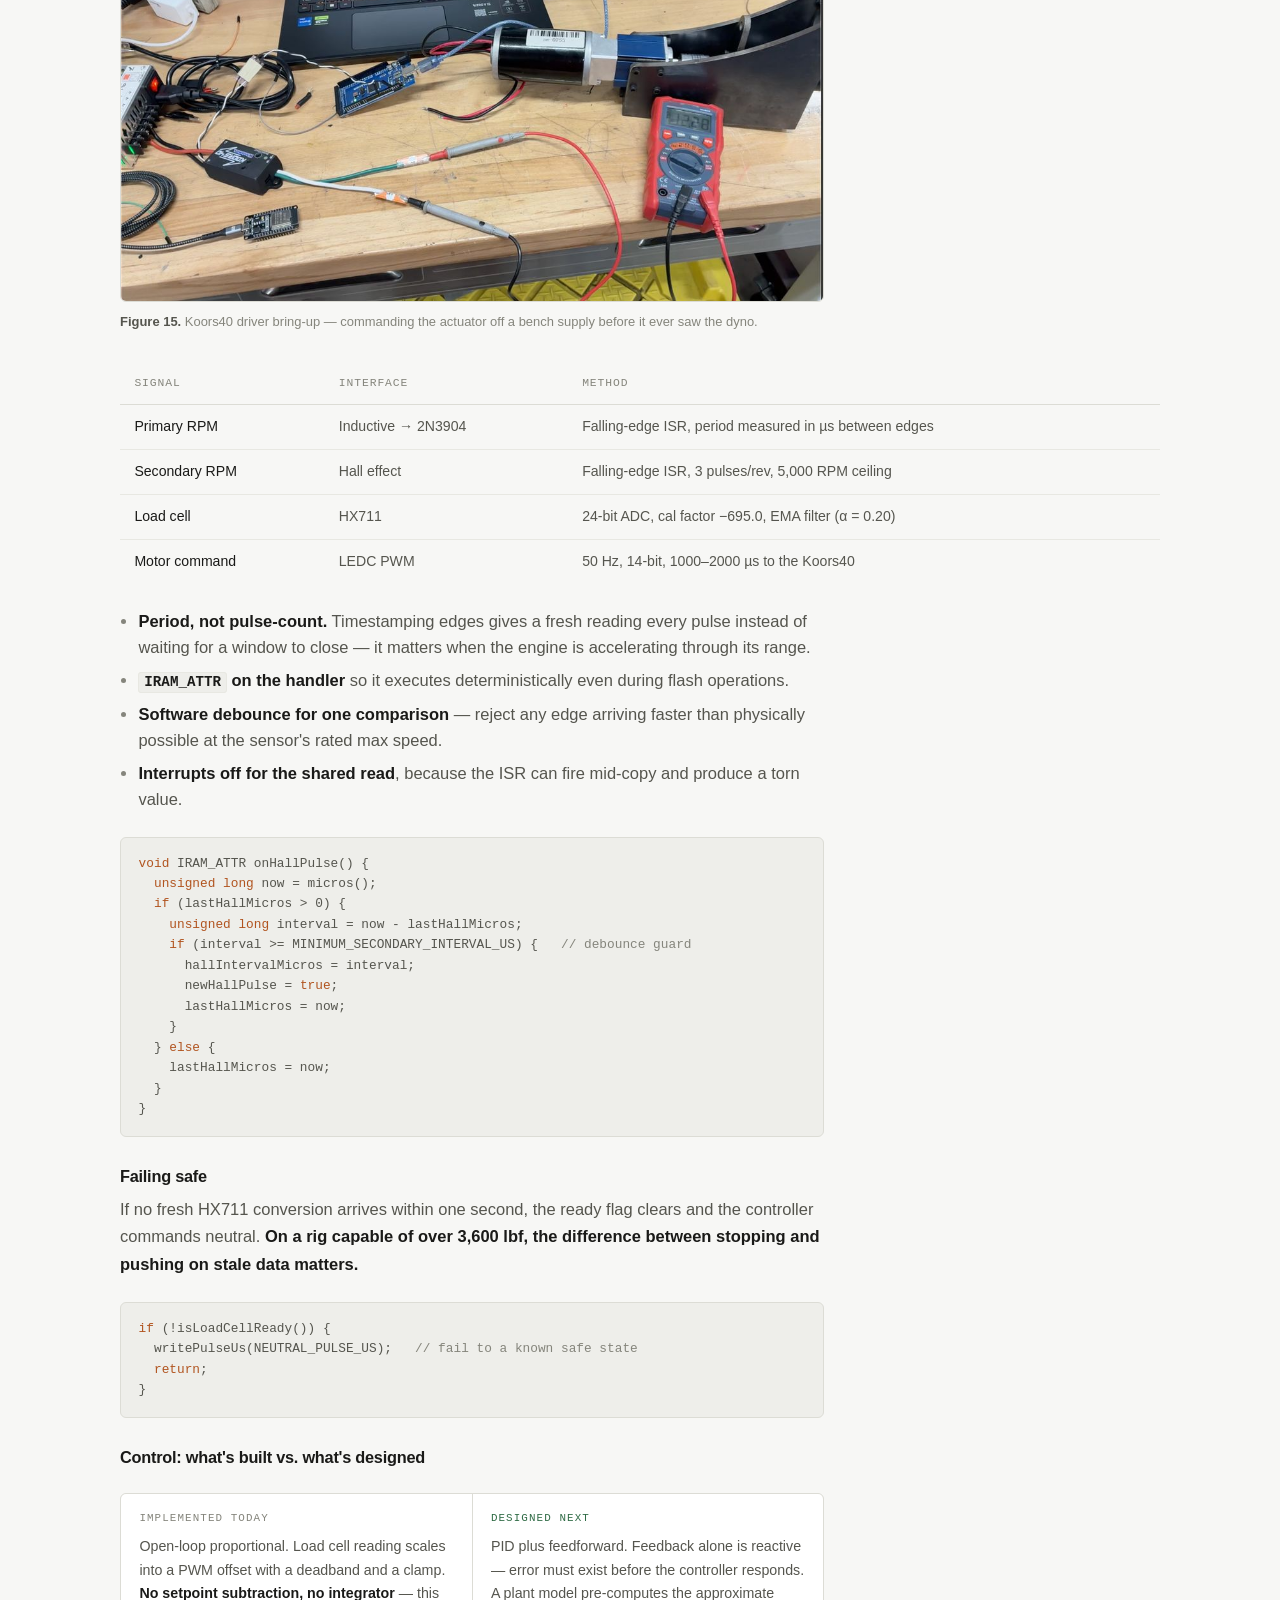
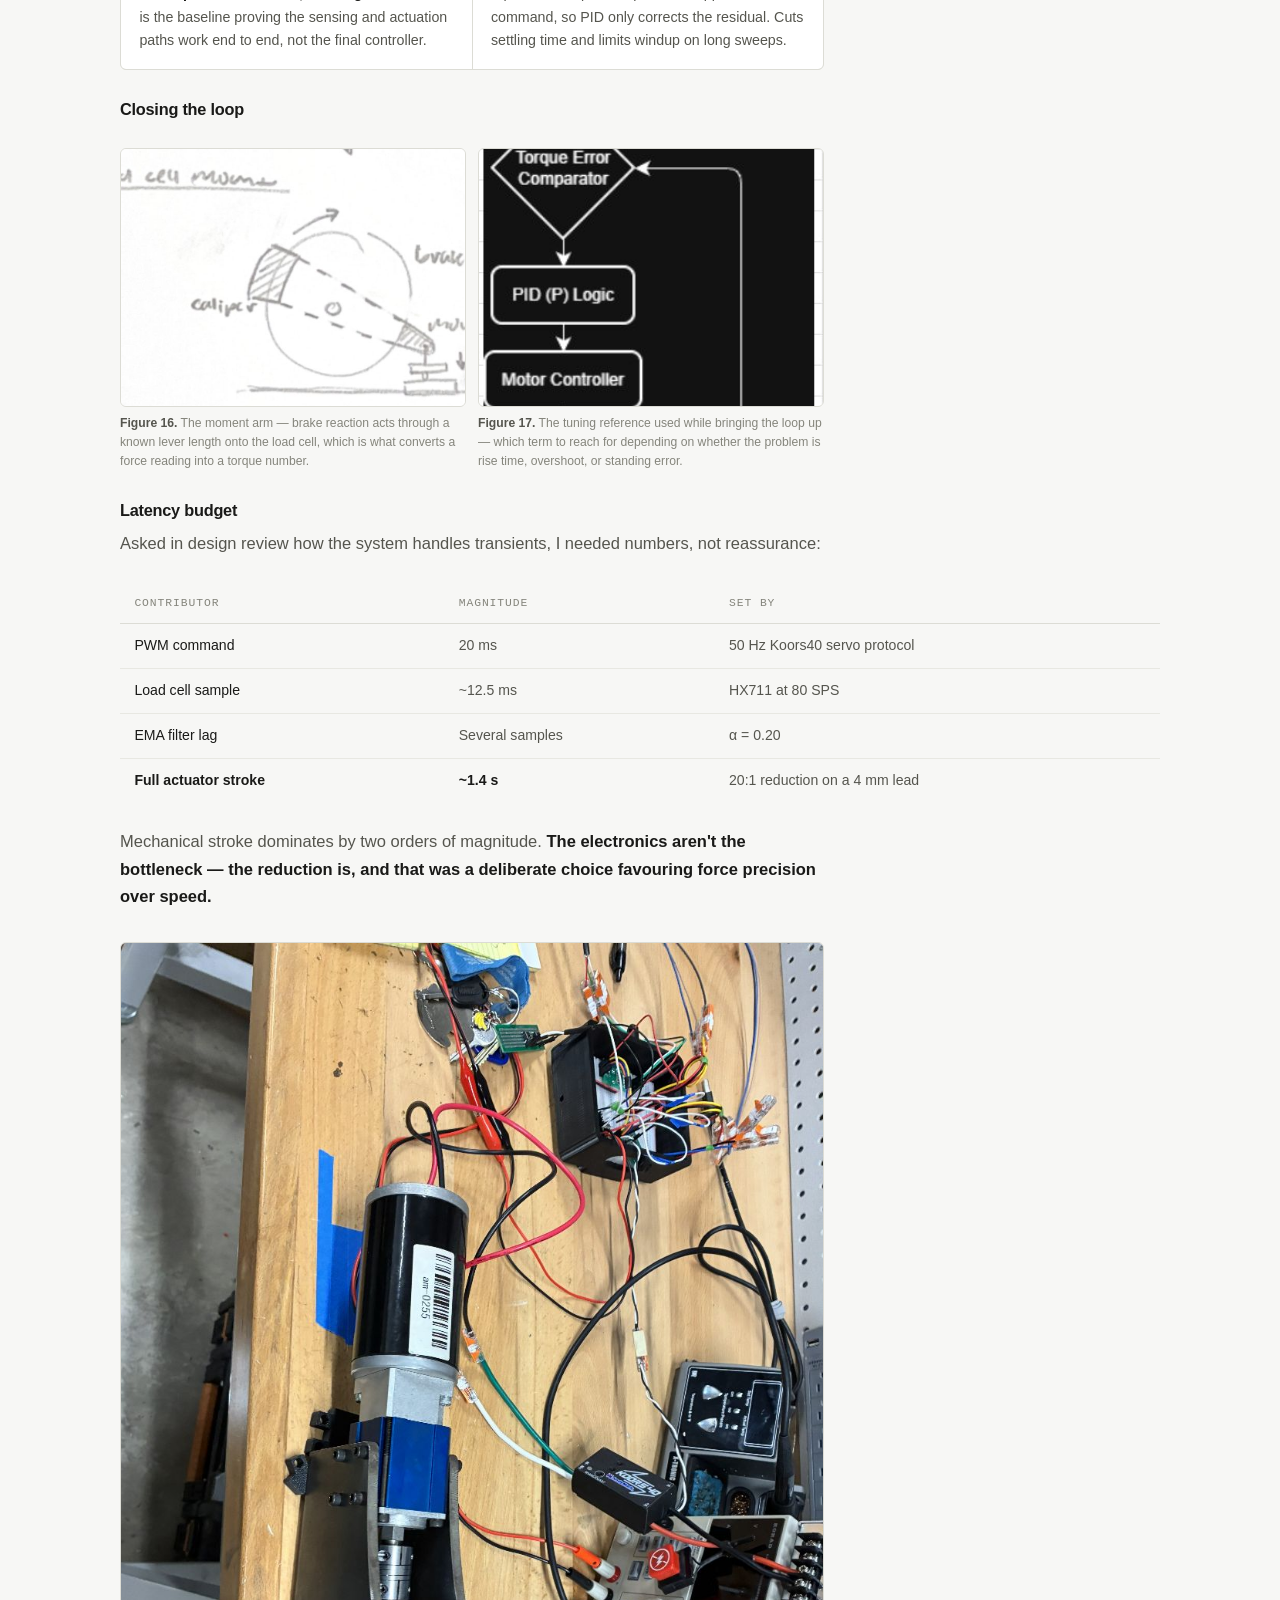
==== commit 675916ed: "Add signal-type logic, real bench wiring diagram, and rear CAN node subsection Signal logic: new tab" ====
--- a/projects/baja-daq.html
+++ b/projects/baja-daq.html
@@ -6,8 +6,8 @@
 <title>Vehicle DAQ &amp; Dynamometer Control — Angelo Reyes</title>
 <meta name="description" content="Instrumenting an engine dynamometer and designing its brake actuator for Texas A&amp;M Baja SAE 2027 — sensor bring-up, trade studies, FEA, and a distributed CAN node.">
 <link rel="icon" href="data:image/svg+xml,<svg xmlns='http://www.w3.org/2000/svg' viewBox='0 0 100 100'><text y='.9em' font-size='90'>⚡</text></svg>">
-<link rel="stylesheet" href="../assets/css/site.css?v=4">
-<script src="../assets/js/site.js?v=4"></script>
+<link rel="stylesheet" href="../assets/css/site.css?v=5">
+<script src="../assets/js/site.js?v=5"></script>
 </head>
 <body>
 
@@ -17,6 +17,7 @@
     <nav>
       <a href="../index.html#work">Work</a>
       <a href="scata-arm.html">SCATA</a>
+      <a href="rear-can-node.html">Rear Node</a>
       <a class="opt" href="orp-sensor.html">ORP</a>
       <a class="opt" href="pixel-generation.html">Pixel</a>
       <button class="themebtn" data-theme-toggle type="button">auto</button>
@@ -83,15 +84,73 @@
       <figcaption><b>Figure 2.</b> The Arduino-stage bench — perfboard front ends and a bench supply, with the flywheel and engine in frame. Everything here exists to answer one question per sensor: does the signal survive the trip to the pin?</figcaption>
     </figure>
 
+    <h3>What kind of signal each sensor actually sends</h3>
+
+    <p>
+      This is the distinction that decides the whole front end. Two of these channels look
+      identical on a block diagram — both are "RPM" — but one arrives as
+      <strong>analog</strong> and one as <strong>digital</strong>, and that difference is why
+      they need completely different circuits.
+    </p>
+
     <div class="tablewrap">
       <table>
-        <thead><tr><th>Signal</th><th>Sensor</th><th>What it gives</th></tr></thead>
+        <thead><tr><th>Channel</th><th>Part</th><th>Signal out of the sensor</th><th>Conditioning</th><th>Into the MCU as</th></tr></thead>
         <tbody>
-          <tr><td>Primary RPM</td><td>Inductive, on the ignition lead</td><td>Engine speed, without contacting the shaft</td></tr>
-          <tr><td>Secondary RPM</td><td>Hall effect, 3 pulses/rev</td><td>CVT output speed → calculated ratio</td></tr>
-          <tr><td>Reaction torque</td><td>Load cell + HX711</td><td>Force at the moment arm → engine torque</td></tr>
+          <tr>
+            <td>Primary RPM</td><td>Inductive pickup (AimTech), 12 V</td>
+            <td><strong>Analog AC.</strong> Variable reluctance — a bipolar pulse whose <em>amplitude scales with shaft speed</em>. No fixed logic level to read.</td>
+            <td>Divider + Schottky clamp + TVS on the PCB; NPN switch on the bench</td>
+            <td><span class="yes">Digital edge</span> → timer input capture</td>
+          </tr>
+          <tr>
+            <td>Secondary RPM</td><td>Hall effect GS100502, 5 V</td>
+            <td><strong>Digital.</strong> Open-collector square wave, 3 pulses/rev. Already a clean two-state signal — it just cannot source current.</td>
+            <td>4.7 kΩ pull-up + TVS</td>
+            <td><span class="yes">Digital edge</span> → timer input capture</td>
+          </tr>
+          <tr>
+            <td>Reaction torque</td><td>Load cell 1000 kg + HX711</td>
+            <td><strong>Analog differential.</strong> A Wheatstone bridge output in mV/V — millivolts riding on a common-mode offset.</td>
+            <td>HX711 24-bit sigma-delta ADC does the conversion off-board</td>
+            <td><span class="yes">Digital serial</span> → bit-banged clock/data</td>
+          </tr>
+          <tr>
+            <td>Shock travel</td><td>Linear potentiometer</td>
+            <td><strong>Analog ratiometric.</strong> A voltage divider driven by the supply, so the reading tracks the rail.</td>
+            <td>RC filter; FMAC on the STM32</td>
+            <td><span class="no">Analog</span> → ADC channel</td>
+          </tr>
+          <tr>
+            <td>Motor command</td><td>Koors40 driver</td>
+            <td>—</td>
+            <td>—</td>
+            <td><span class="yes">Digital out</span> → 50 Hz PWM, 1000–2000 µs pulse width</td>
+          </tr>
+          <tr>
+            <td>Vehicle bus</td><td>TJA1051T/3 transceiver</td>
+            <td>—</td>
+            <td>—</td>
+            <td><span class="yes">Differential digital</span> → FDCAN</td>
+          </tr>
         </tbody>
       </table>
+    </div>
+
+    <div class="callout">
+      <h4>Why the analog/digital split is the whole design</h4>
+      <p>
+        The Hall channel is <strong>already digital</strong> — it needs a pull-up and nothing
+        else, because an open-collector output can pull down but cannot pull up. The inductive
+        channel is <strong>analog</strong>, unreferenced, and its amplitude depends on how fast
+        the engine happens to be turning, so it needs to be squared up into a logic level before
+        a timer can count it.
+      </p>
+      <p>
+        The load cell is the third case: analog, but so small that conditioning it on the MCU's
+        own ADC would bury it in noise. Moving the conversion out to the HX711 turns it into a
+        digital problem before it ever reaches the board.
+      </p>
     </div>
 
 
@@ -123,10 +182,11 @@
     <h3>The inductive pickup — where the scope earned its keep</h3>
 
     <p>
-      The inductive sensor produces a roughly 12 V bipolar pulse, well past a 3.3 V input's
-      absolute maximum. The obvious fix is a divider, and I designed a deliberately
-      high-impedance one — 147 kΩ total, drawing only 82 µA — precisely <em>because</em>
-      inductive pickups have high source impedance.
+      The inductive sensor produces a roughly 12 V bipolar pulse — well past any logic input's
+      absolute maximum, on the 5 V Arduino bench and more so on the 3.3 V STM32 node. The
+      obvious fix is a divider, and I designed a deliberately high-impedance one — 147 kΩ total,
+      drawing only 82 µA — precisely <em>because</em> inductive pickups have high source
+      impedance.
     </p>
 
     <div class="callout">
@@ -145,26 +205,25 @@
       </div>
       <div class="b2">
         <h5>Rebuild — regenerate the signal</h5>
-        <p>2N3904 open-collector. The sensor becomes a <em>switch</em>; logic level is regenerated from board supply. It supplies only ~0.38 mA of base current, and its 12 V never reaches the MCU.</p>
+        <p>2N3904 as a switch. The sensor no longer has to <em>be</em> the logic level — it only has to sink ~0.38 mA of base current, and the level is regenerated from the board's own 5 V rail. Its 12 V never reaches the MCU.</p>
       </div>
     </div>
 
-<pre>                    +3.3V
-                      │
-                   [4.7k]  <span class="c">← pull-up sets logic HIGH from board supply</span>
-                      │
-SENSOR ──[10k]──┬─────┴──────▶ MCU pin
-                │
-                B  ┤ 2N3904 (NPN)
-                │
-             [10k]  E
-                │     │
-               GND   GND</pre>
+<figure>
+      <img src="../assets/img/dyno-bench-wiring.jpg" alt="Hand-drawn bench wiring diagram: a 12 V supply feeding two hall effect sensors with 4.7k pull-up resistors to the Arduino's 5 V rail, and an inductive sensor driving an NPN transistor base through a 10k resistor with the collector pulled up to 5 V.">
+      <figcaption>
+        <b>Figure 4.</b> The bench wiring as actually built. Both hall sensors run off the 12 V
+        supply with <b>4.7 kΩ pull-ups to the Arduino's 5 V rail</b>; the inductive sensor drives
+        the NPN base through <b>10 kΩ</b>, with the collector pulled up to 5 V and the emitter to
+        a shared ground. Everything returns to one ground — which is what makes the levels mean
+        anything.
+      </figcaption>
+    </figure>
 
     <figure>
       <img src="../assets/img/dyno-npn-rebuild.jpg" alt="A small perfboard carrying a 2N3904 transistor and two resistors, wired into a breadboard beside a microcontroller, with one lead labelled PRIMARY in marker on blue tape.">
       <figcaption>
-        <b>Figure 4.</b> The rebuilt front end on perfboard — transistor, base resistor, and
+        <b>Figure 5.</b> The rebuilt front end on perfboard — transistor, base resistor, and
         pull-up, with the primary inductive lead taped and labelled. Small enough to be wrong
         cheaply, which is the point of building it here rather than on the PCB.
       </figcaption>
@@ -172,7 +231,7 @@
 
     <ul class="tight">
       <li><strong>The transistor inverts the signal</strong>, so timer capture triggers on the rising edge — the sensor <em>releasing</em>, not firing.</li>
-      <li><strong>The Hall channel needed the opposite treatment.</strong> It's open-collector, so a 4.7 kΩ pull-up to 3.3 V sets the logic level even though the sensor runs on 5 V — no level shifting required.</li>
+      <li><strong>The Hall channel needed the opposite treatment.</strong> It arrives already digital, so it needs no squaring-up at all — just a 4.7 kΩ pull-up, because an open-collector output can pull <em>down</em> but never up. The pull-up rail alone sets the logic-high level: 5 V on the Arduino bench, 3.3 V on the STM32 node, with no level shifting either way.</li>
       <li><strong>4.7 kΩ balances two failure modes.</strong> Larger, and the RC with parasitic capacitance rounds edges at 250 Hz; smaller, and the sensor sinks too much. At 4.7 kΩ: 0.7 mA sink, adequate edge rate.</li>
       <li><strong>The generalisable lesson:</strong> a datasheet voltage tells you what a part outputs, not what it can output into a load.</li>
     </ul>
@@ -182,7 +241,7 @@
     <figure>
       <img src="../assets/img/dyno-sensor-stack.jpg" alt="The dynamometer sensor set laid out together: hall effect pickups, a load cell, and the inductive sensor with their wiring.">
       <figcaption>
-        <b>Figure 5.</b> The current sensor set — hall pickups, load cell, and the reworked
+        <b>Figure 6.</b> The current sensor set — hall pickups, load cell, and the reworked
         inductive channel, wired together as one harness rather than three separate bring-ups.
         This is where the channels above ended up after the front ends were settled.
       </figcaption>
@@ -201,7 +260,7 @@
 
     <figure>
       <img src="../assets/img/act-trade-study.jpg" alt="Trade study slide comparing four candidate actuation architectures for the dynamometer brake.">
-      <figcaption><b>Figure 6.</b> The trade study as presented to the subteam.</figcaption>
+      <figcaption><b>Figure 7.</b> The trade study as presented to the subteam.</figcaption>
     </figure>
 
     <div class="tablewrap">
@@ -230,31 +289,23 @@
 
     <figure>
       <img src="../assets/img/act-pipeline.jpg" alt="Block diagram: CIM motor into planetary gearbox, flexible coupling, ball screw, push plate, with the governing equation at each stage.">
-      <figcaption><b>Figure 7.</b> Motor torque → gear reduction → ball screw thrust → hydraulic pressure, with the governing relation at each transition.</figcaption>
+      <figcaption><b>Figure 8.</b> Motor torque → gear reduction → ball screw thrust → hydraulic pressure, with the governing relation at each transition.</figcaption>
     </figure>
 
     <h3>Sizing it</h3>
 
-    <div class="eq">
-      F<sub>piston</sub> = T<sub>motor</sub> × GR × η<sub>gearbox</sub> × (2π·η<sub>screw</sub> / L)
-      <small>η<sub>gearbox</sub> = 0.85 · η<sub>screw</sub> = 0.90 · L = 0.004 m (SFU1204, 4 mm lead) → F<sub>piston</sub> = T<sub>motor</sub> × GR × <strong>1201.7</strong> N per N·m</small>
-    </div>
-
-    <div class="eq">
-      T<sub>motor</sub> = k<sub>t</sub>(I − I<sub>free</sub>) = 0.01823 × (40 − 2.7) = <strong>0.680 N·m</strong>
-    </div>
-
-    <div class="tablewrap">
-      <table>
-        <thead><tr><th>Gear ratio</th><th>Piston force</th><th>lbf</th><th>Pressure</th><th>≥ 2,047 N?</th></tr></thead>
-        <tbody>
-          <tr><td>5:1</td><td>4,086 N</td><td>919</td><td>2,994 PSI</td><td><span class="yes">✓</span></td></tr>
-          <tr><td>10:1</td><td>8,171 N</td><td>1,837</td><td>5,987 PSI</td><td><span class="yes">✓</span></td></tr>
-          <tr><td><strong>20:1 (selected)</strong></td><td><strong>16,342 N</strong></td><td><strong>3,674</strong></td><td>11,975 PSI</td><td><span class="yes">✓</span></td></tr>
-          <tr><td>50:1</td><td>40,855 N</td><td>9,185</td><td>29,937 PSI</td><td><span class="yes">✓</span></td></tr>
-        </tbody>
-      </table>
-    </div>
+    <figure>
+      <img src="../assets/img/act-core-eq.jpg" alt="Typeset core equation: piston force equals motor torque times gear ratio times gearbox efficiency times two pi screw efficiency over lead, evaluated with a 4 mm lead to a multiplier of 1201.7.">
+      <figcaption><b>Figure 9.</b> The core equation with the corrected 4 mm lead, giving a multiplier of 1201.7 N per N·m.</figcaption>
+    </figure>
+
+    <figure>
+      <img src="../assets/img/act-force-tables.jpg" alt="Typeset tables: required force at the master cylinder for 300 to 1500 psi, and available force at 40 A for gear ratios 5:1 through 50:1, with 20:1 giving 16342 N or 3674 lbf.">
+      <figcaption>
+        <b>Figure 10.</b> Required force at the master cylinder against what the transmission
+        delivers. The 1,500 PSI row — <b>2,047 N</b> — is the requirement every ratio has to clear.
+      </figcaption>
+    </figure>
 
     <ul class="tight">
       <li><strong>The requirement comes from the master cylinder, not the motor.</strong> A Wilwood 5/8" bore gives A = 1.979 × 10⁻⁴ m², so 1,500 PSI at the piston — near-max braking — needs 2,047 N. Every ratio clears it; the question was which clears it with the right margin.</li>
@@ -263,6 +314,11 @@
       <li><strong>It costs speed.</strong> 265.5 RPM at the screw → 17.7 mm/s, so a 25 mm stroke takes ~1.4 s. Fine for steady-state RPM sweeps; the trade was evaluated up front, not discovered later.</li>
     </ul>
 
+    <figure>
+      <img src="../assets/img/act-speed.jpg" alt="Typeset speed derivation: 265.5 rpm over 60 times 4 mm gives 17.7 mm per second, so a 25 mm stroke takes 1.41 seconds.">
+      <figcaption><b>Figure 11.</b> The speed the reduction costs, worked from the same 4 mm lead.</figcaption>
+    </figure>
+
     <div class="callout plain">
       <h4>A correction worth recording</h4>
       <p>
@@ -279,7 +335,7 @@
 
     <figure>
       <img src="../assets/img/act-architecture.jpg" alt="Architecture summary slide beside an ANSYS static structural safety factor plot of the push slab, showing a minimum of 1.0229.">
-      <figcaption><b>Figure 8.</b> Architecture summary and the ANSYS safety-factor result on the push slab.</figcaption>
+      <figcaption><b>Figure 12.</b> Architecture summary and the ANSYS safety-factor result on the push slab.</figcaption>
     </figure>
 
     <div class="callout plain">
@@ -300,11 +356,11 @@
     <div class="gallery">
       <figure>
         <img src="../assets/img/act-slab-fea.jpg" alt="ANSYS static structural safety factor contour plot of the push slab.">
-        <figcaption><b>Figure 9.</b> Safety-factor contour — the minimum sits at the narrow waist by the upper mounting hole.</figcaption>
+        <figcaption><b>Figure 13.</b> Safety-factor contour — the minimum sits at the narrow waist by the upper mounting hole.</figcaption>
       </figure>
       <figure>
         <img src="../assets/img/act-cad.jpg" alt="CAD assembly of the actuator: motor, planetary gearbox, coupling, ball screw and push plate in their bracket.">
-        <figcaption><b>Figure 10.</b> The assembly in CAD — motor, gearbox, coupling, screw, and push plate in one bracket.</figcaption>
+        <figcaption><b>Figure 14.</b> The assembly in CAD — motor, gearbox, coupling, screw, and push plate in one bracket.</figcaption>
       </figure>
     </div>
 
@@ -320,7 +376,7 @@
 
     <figure>
       <img src="../assets/img/act-koors-testing.jpg" alt="The actuator on a bench connected to a Koors40 motor controller and a bench power supply during driver testing.">
-      <figcaption><b>Figure 11.</b> Koors40 driver bring-up — commanding the actuator off a bench supply before it ever saw the dyno.</figcaption>
+      <figcaption><b>Figure 15.</b> Koors40 driver bring-up — commanding the actuator off a bench supply before it ever saw the dyno.</figcaption>
     </figure>
 
     <div class="tablewrap">
@@ -389,6 +445,19 @@
       </div>
     </div>
 
+    <h3>Closing the loop</h3>
+
+    <div class="gallery">
+      <figure>
+        <img src="../assets/img/dyno-moment-arm.jpg" alt="Diagram of the moment arm carrying the load sensor, showing the brake reaction force acting through a known lever length onto the load cell.">
+        <figcaption><b>Figure 16.</b> The moment arm — brake reaction acts through a known lever length onto the load cell, which is what converts a force reading into a torque number.</figcaption>
+      </figure>
+      <figure>
+        <img src="../assets/img/dyno-pid-tuning.jpg" alt="PID tuning chart showing the effect of increasing proportional, integral and derivative gain on rise time, overshoot, settling time and steady-state error.">
+        <figcaption><b>Figure 17.</b> The tuning reference used while bringing the loop up — which term to reach for depending on whether the problem is rise time, overshoot, or standing error.</figcaption>
+      </figure>
+    </div>
+
     <h3>Latency budget</h3>
     <p>Asked in design review how the system handles transients, I needed numbers, not reassurance:</p>
 
@@ -413,7 +482,7 @@
     <figure>
       <img src="../assets/img/act-final-setup.jpg" alt="The completed actuator assembly on a workbench: CIM motor, planetary gearbox, flexible coupling and ball screw in a machined bracket, wired to the Koors40 driver and a bench power supply.">
       <figcaption>
-        <b>Figure 12.</b> The assembled actuator driven off the bench — CIM motor, planetary
+        <b>Figure 18.</b> The assembled actuator driven off the bench — CIM motor, planetary
         gearbox, coupling, and ball screw in the bracket, with the Koors40 and supply alongside.
       </figcaption>
     </figure>
@@ -427,38 +496,19 @@
       and publishes it to the bus — engine RPM, CVT secondary RPM, and two rear shock pots.
     </p>
 
-    <h3>Why STM32G431RBTx</h3>
-
-    <div class="tablewrap">
-      <table>
-        <thead><tr><th>Driver</th><th>Reasoning</th></tr></thead>
-        <tbody>
-          <tr><td>Ecosystem consistency</td><td>Central node uses the same G4 family — one toolchain, one HAL, one debugger across every node</td></tr>
-          <tr><td>Hardware timer capture</td><td>TIM2/TIM3 timestamp edges in hardware, removing the ISR jitter the ESP32 approach carries</td></tr>
-          <tr><td>FMAC / CORDIC</td><td>Filter accelerator offloads shock-pot conditioning, leaving CPU headroom for the CAN task</td></tr>
-          <tr><td>Native FDCAN</td><td>No external MCP2515 — fewer solder joints to fail on a vibrating chassis</td></tr>
-        </tbody>
-      </table>
-    </div>
-
-    <p>
-      Rejected: ESP32-C3 (no CAN FD, fragments the toolchain), ATmega328P (needs external CAN
-      controller), STM32F103 "Bluepill" (no FDCAN, and clone counterfeit-silicon risk our
-      35%-weighted durability criterion can't accept).
-    </p>
-
-    <h3>Power integrity</h3>
+    <div class="linkrow" style="margin:1.5rem 0 2rem">
+      <a class="primary" href="rear-can-node.html">Full board write-up: schematic, protection, layout →</a>
+    </div>
+
+    <figure>
+      <img src="../assets/img/rn-layout.jpg" alt="Routed PCB layout of the rear CAN node with all copper layers visible.">
+      <figcaption><b>Figure 19.</b> The routed rear node. <a href="rear-can-node.html">The subsection page</a> covers the front ends, TVS protection, and layout in full.</figcaption>
+    </figure>
+
     <ul class="tight">
-      <li><strong>600 Ω @ 100 MHz ferrite</strong> isolates VDDA from the digital rail. Chosen over an inductor because ferrites dissipate HF energy as heat rather than storing it — an inductor here forms a resonant tank with the decoupling caps and rings.</li>
-      <li><strong>1 µF ∥ 10 nF</strong> after the bead. Two values because caps are frequency-dependent: the 1 µF covers bulk load steps, the 10 nF has lower ESL and still works where the larger cap has gone inductive.</li>
-      <li><strong>100 nF per supply pin</strong> — each pin has its own bond-wire inductance, so one shared cap can't service all of them. VREF+ gets dedicated decoupling since reference noise lands on every conversion.</li>
-      <li><strong>Placement is the requirement</strong>, not schematic topology. Each cap must sit within a few mm of its pin.</li>
-    </ul>
-
-    <h3>Connectors</h3>
-    <ul class="tight">
-      <li><strong>Deutsch DT</strong> against the 35%-weighted durability criterion: IP67, positively latched, individually replaceable contacts for the ten-minute serviceability target. DT (13 A) is sufficient — our highest line draws under 1 A, so DTP (25 A) would be over-spec.</li>
-      <li><strong>Discovered during layout: DT is wire-to-wire only, no PCB-mount variant.</strong> I spent real time hunting a footprint that doesn't exist. Solution is a pigtail — Molex Micro-Fit 3.0 with mounting pegs on the board side, pegs transferring vibration load into the board instead of the solder joints.</li>
+      <li><strong>STM32G431RBTx</strong> for native FDCAN, hardware timer capture that removes the ISR jitter the ESP32 approach carries, and an FMAC accelerator to offload shock-pot filtering.</li>
+      <li><strong>Everything external gets clamped</strong> — TVS on every rail, on both RPM inputs, and across the CAN pair. A bench is forgiving; a chassis is not.</li>
+      <li><strong>Termination on a jumper</strong>, because which node sits at the physical end of the bus changes with how the car is wired.</li>
     </ul>
 
     <!-- ============ 5 ============ -->
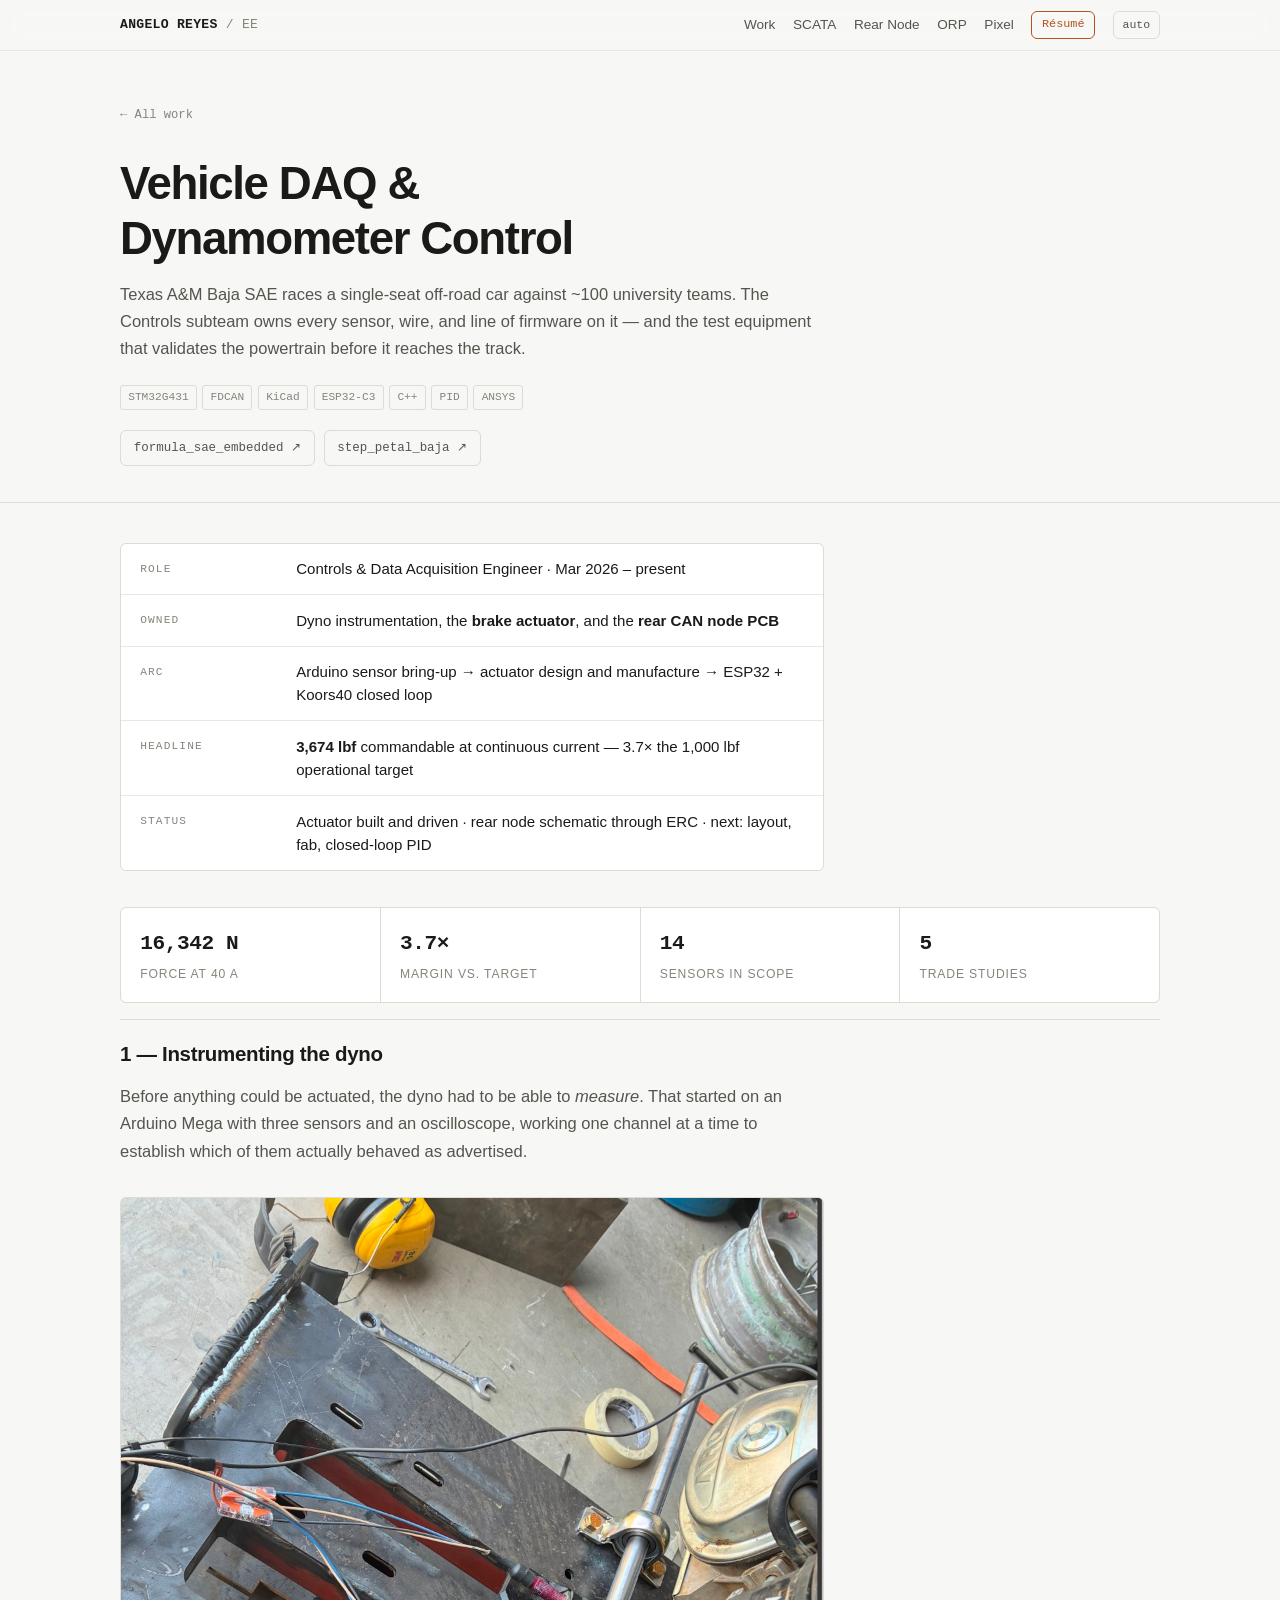
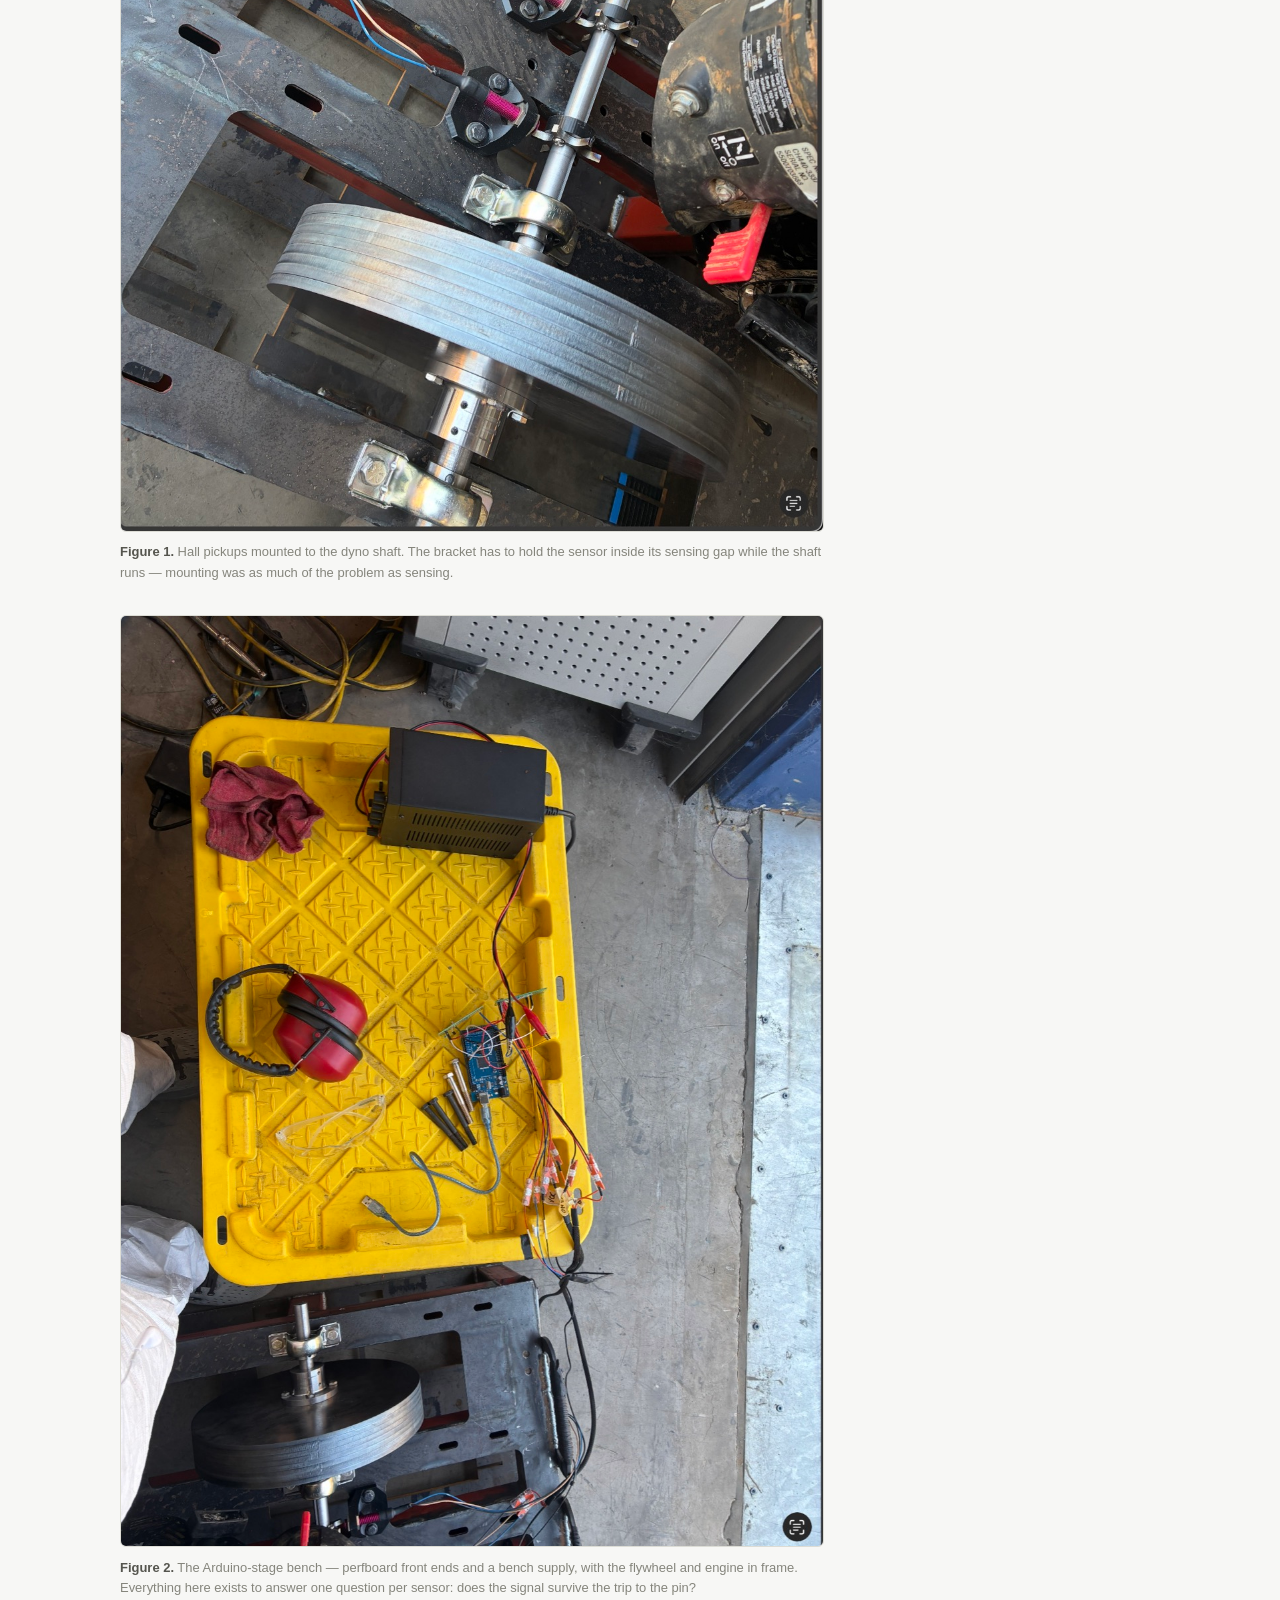
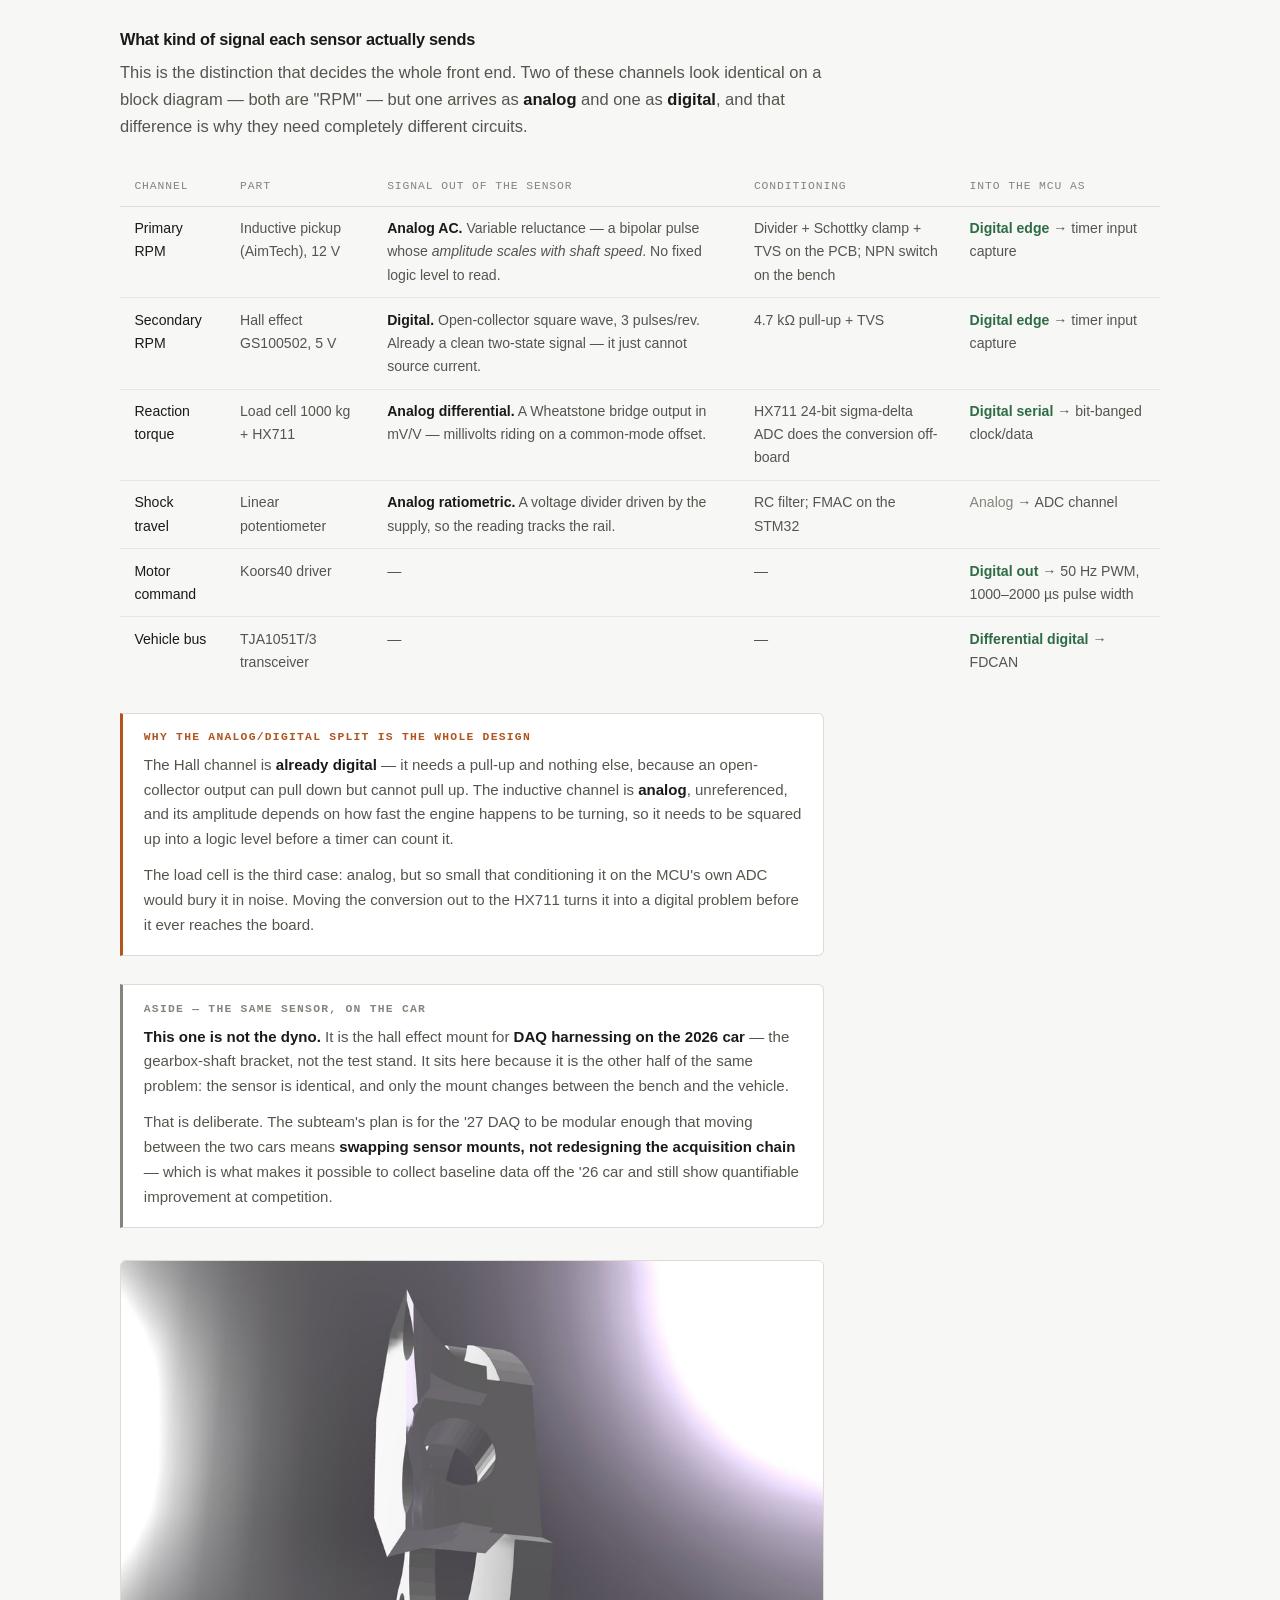
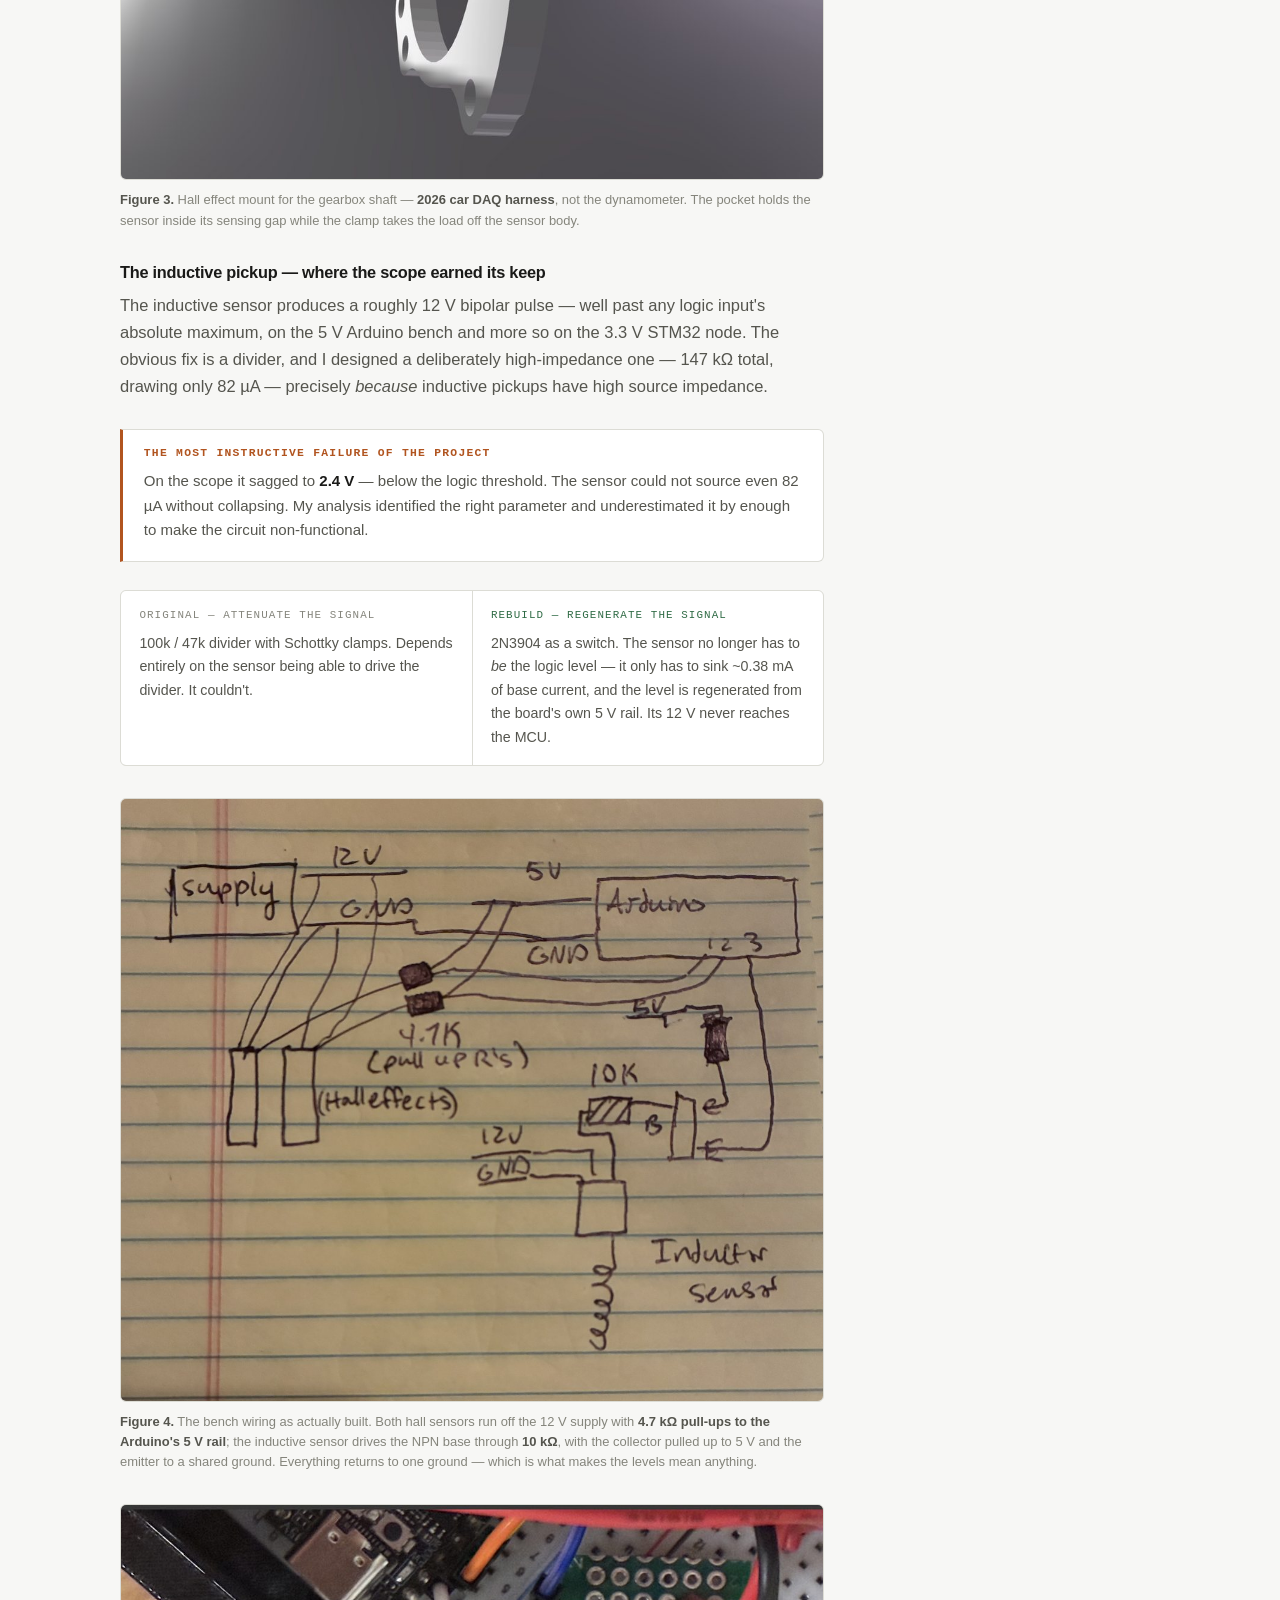
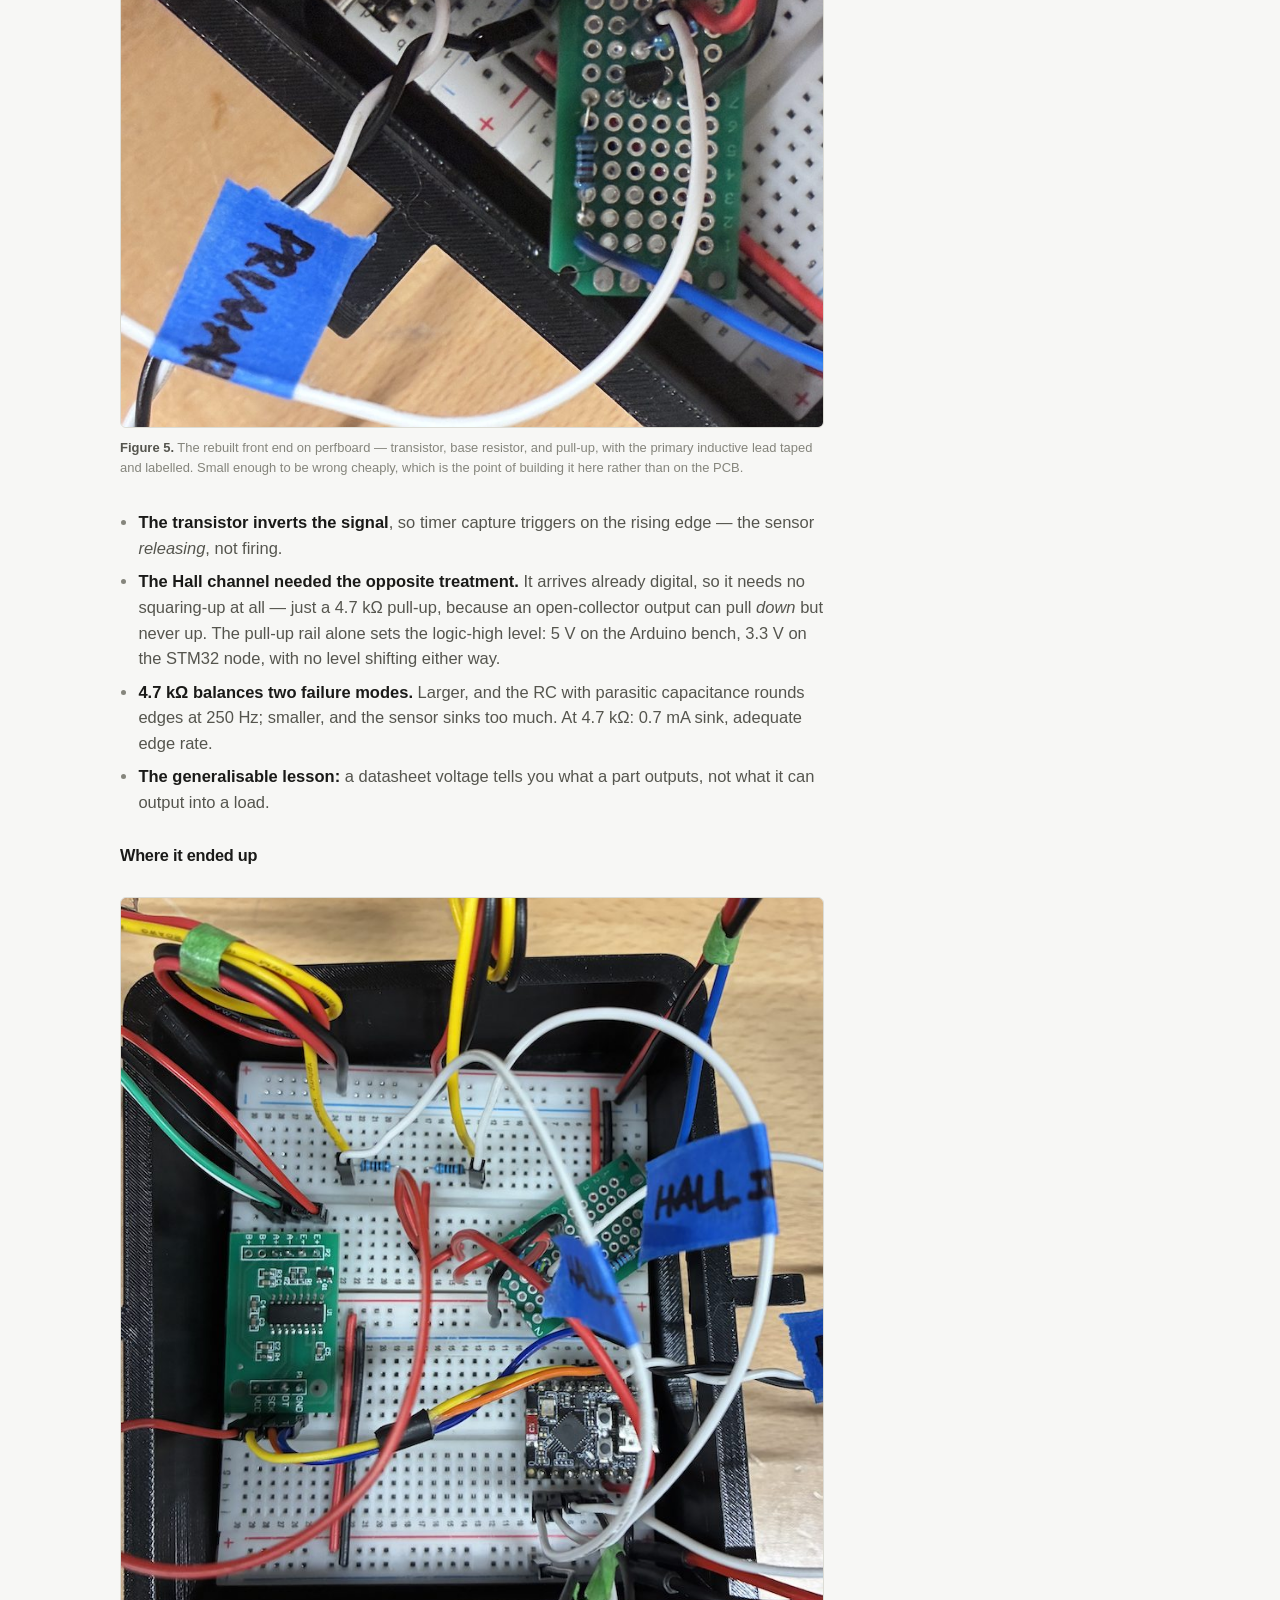
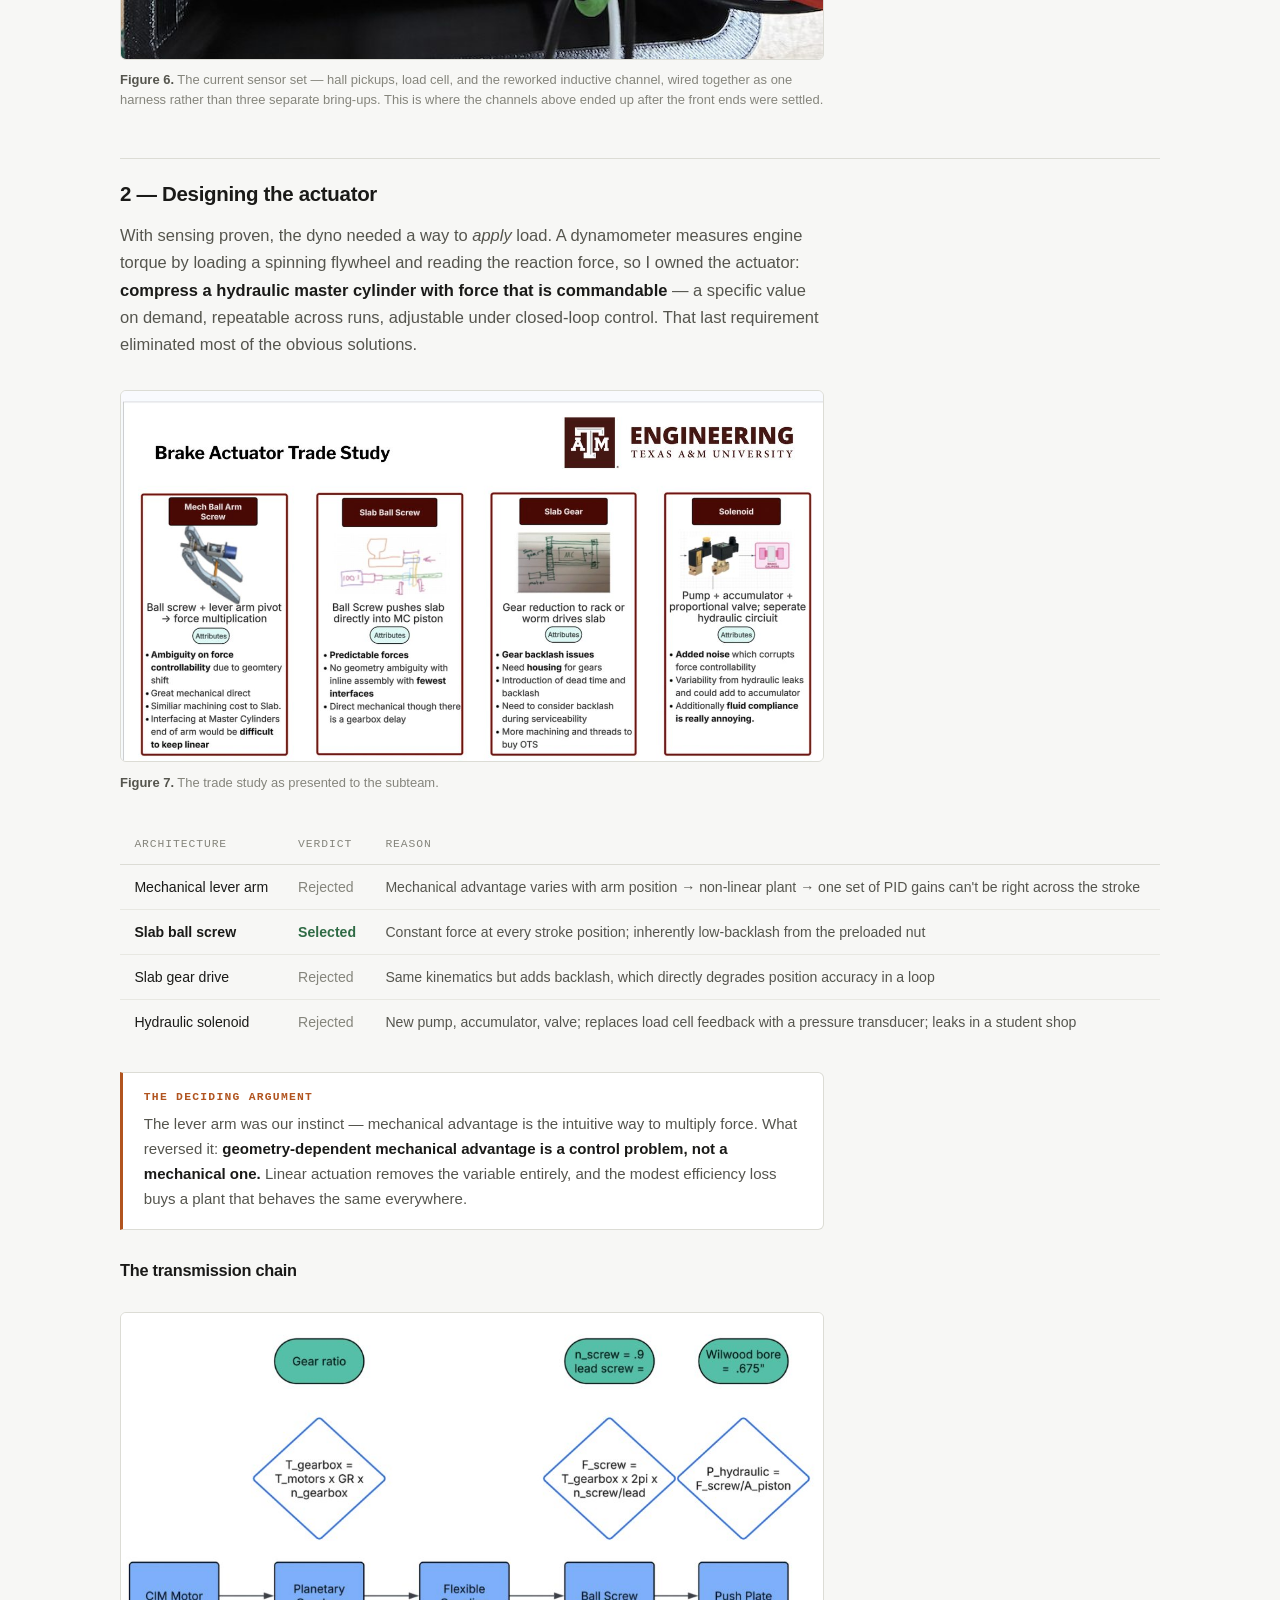
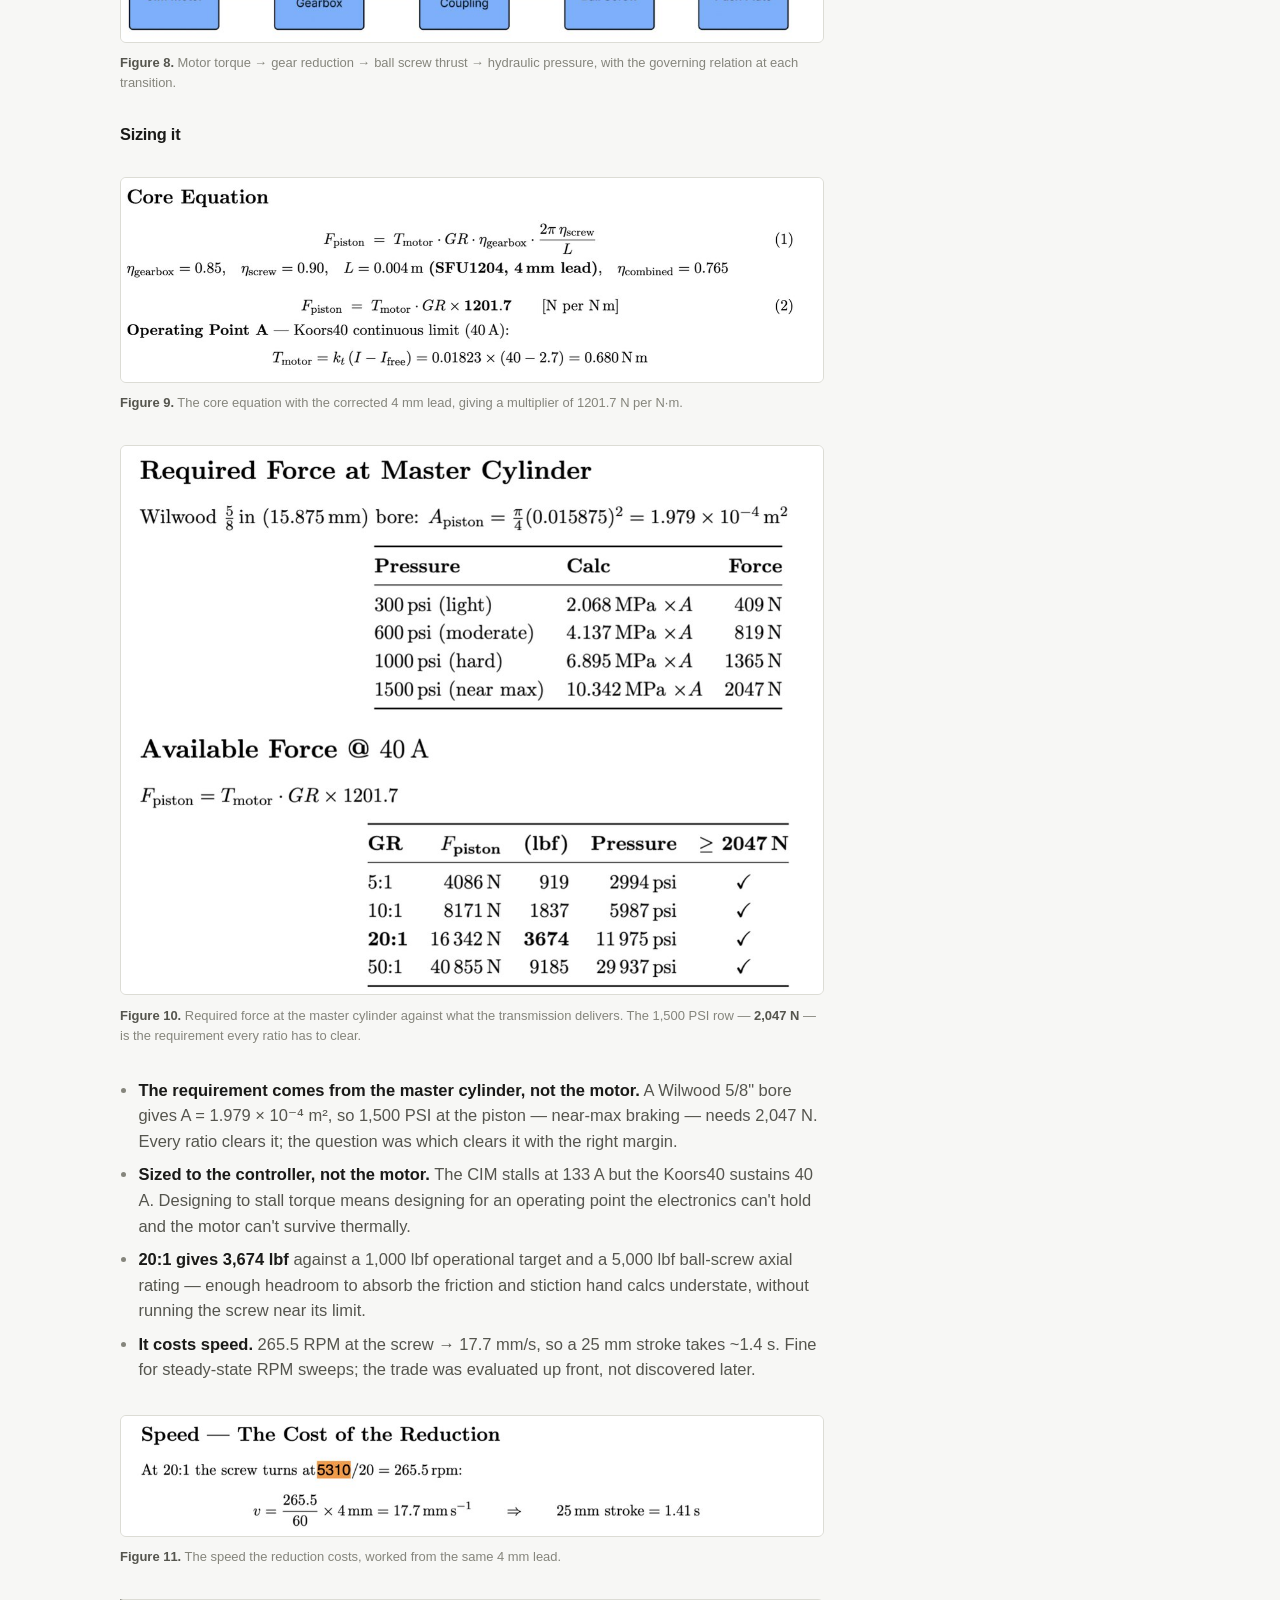
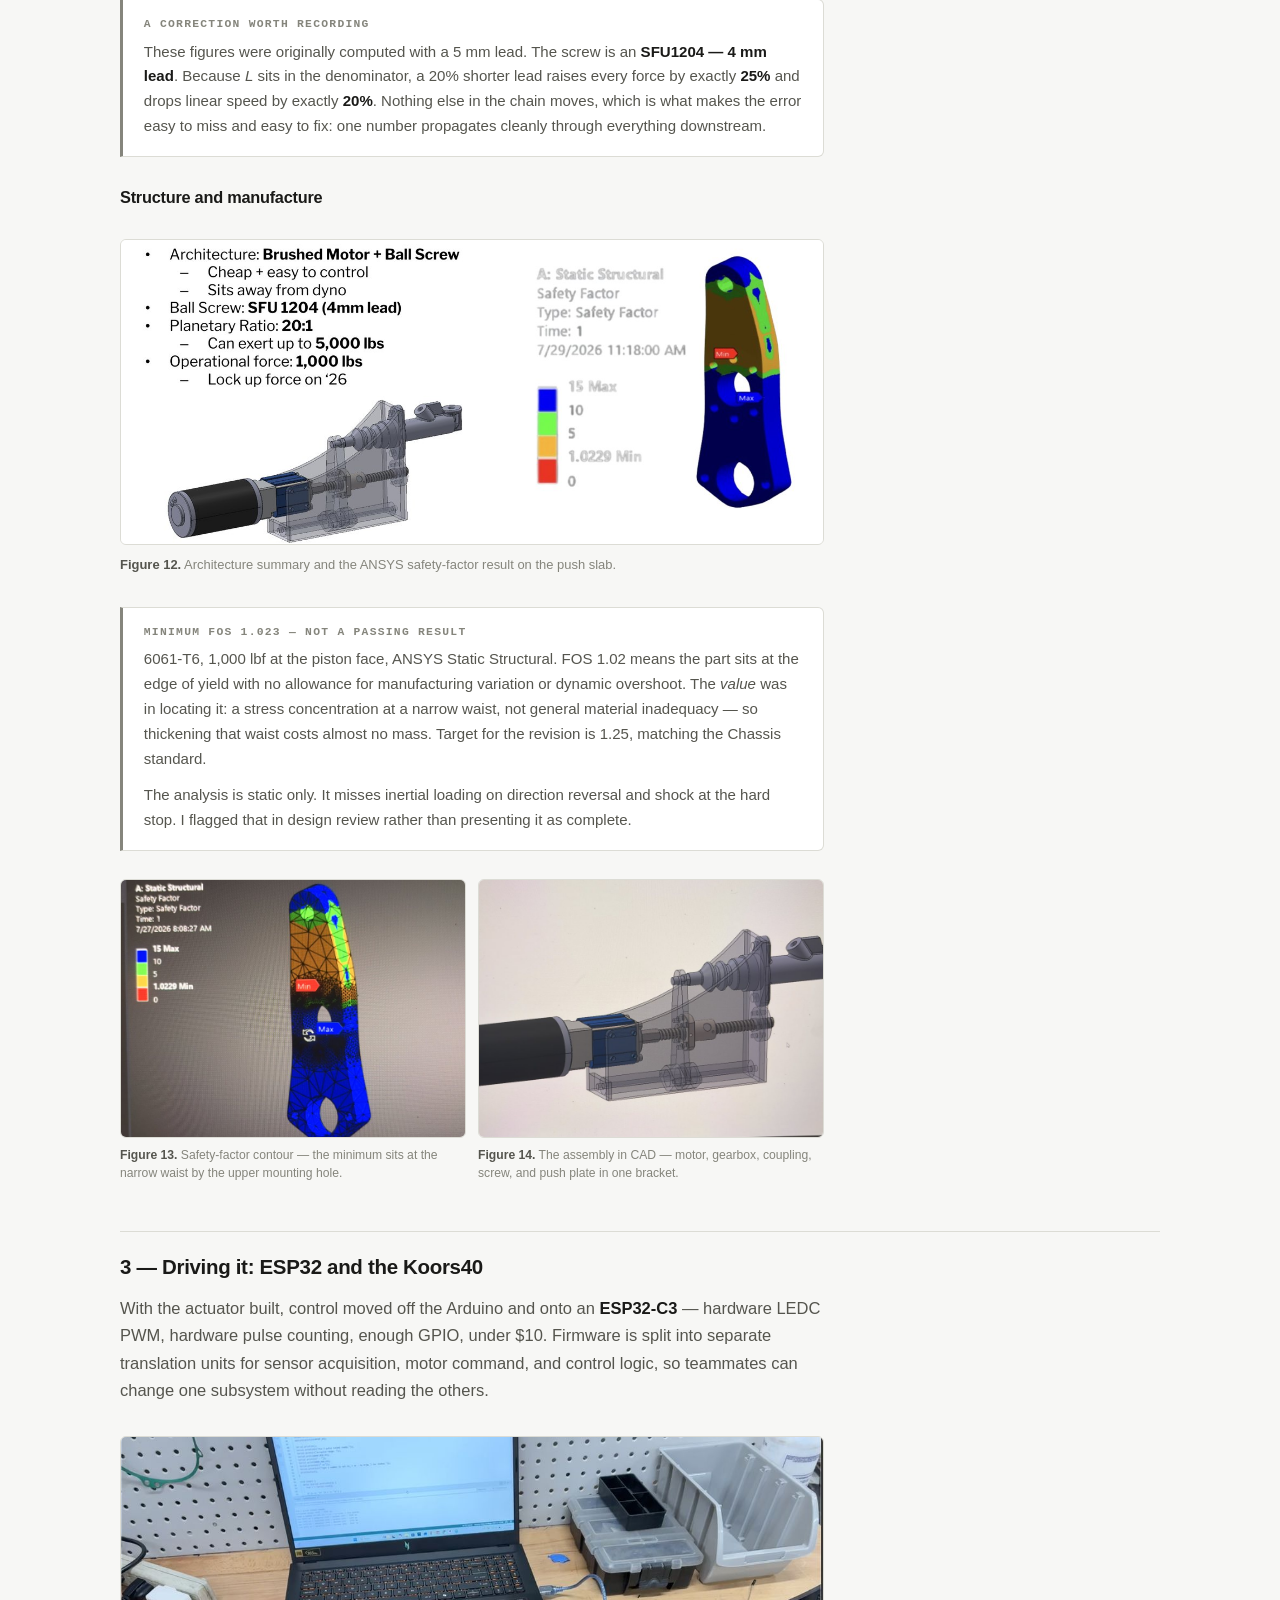
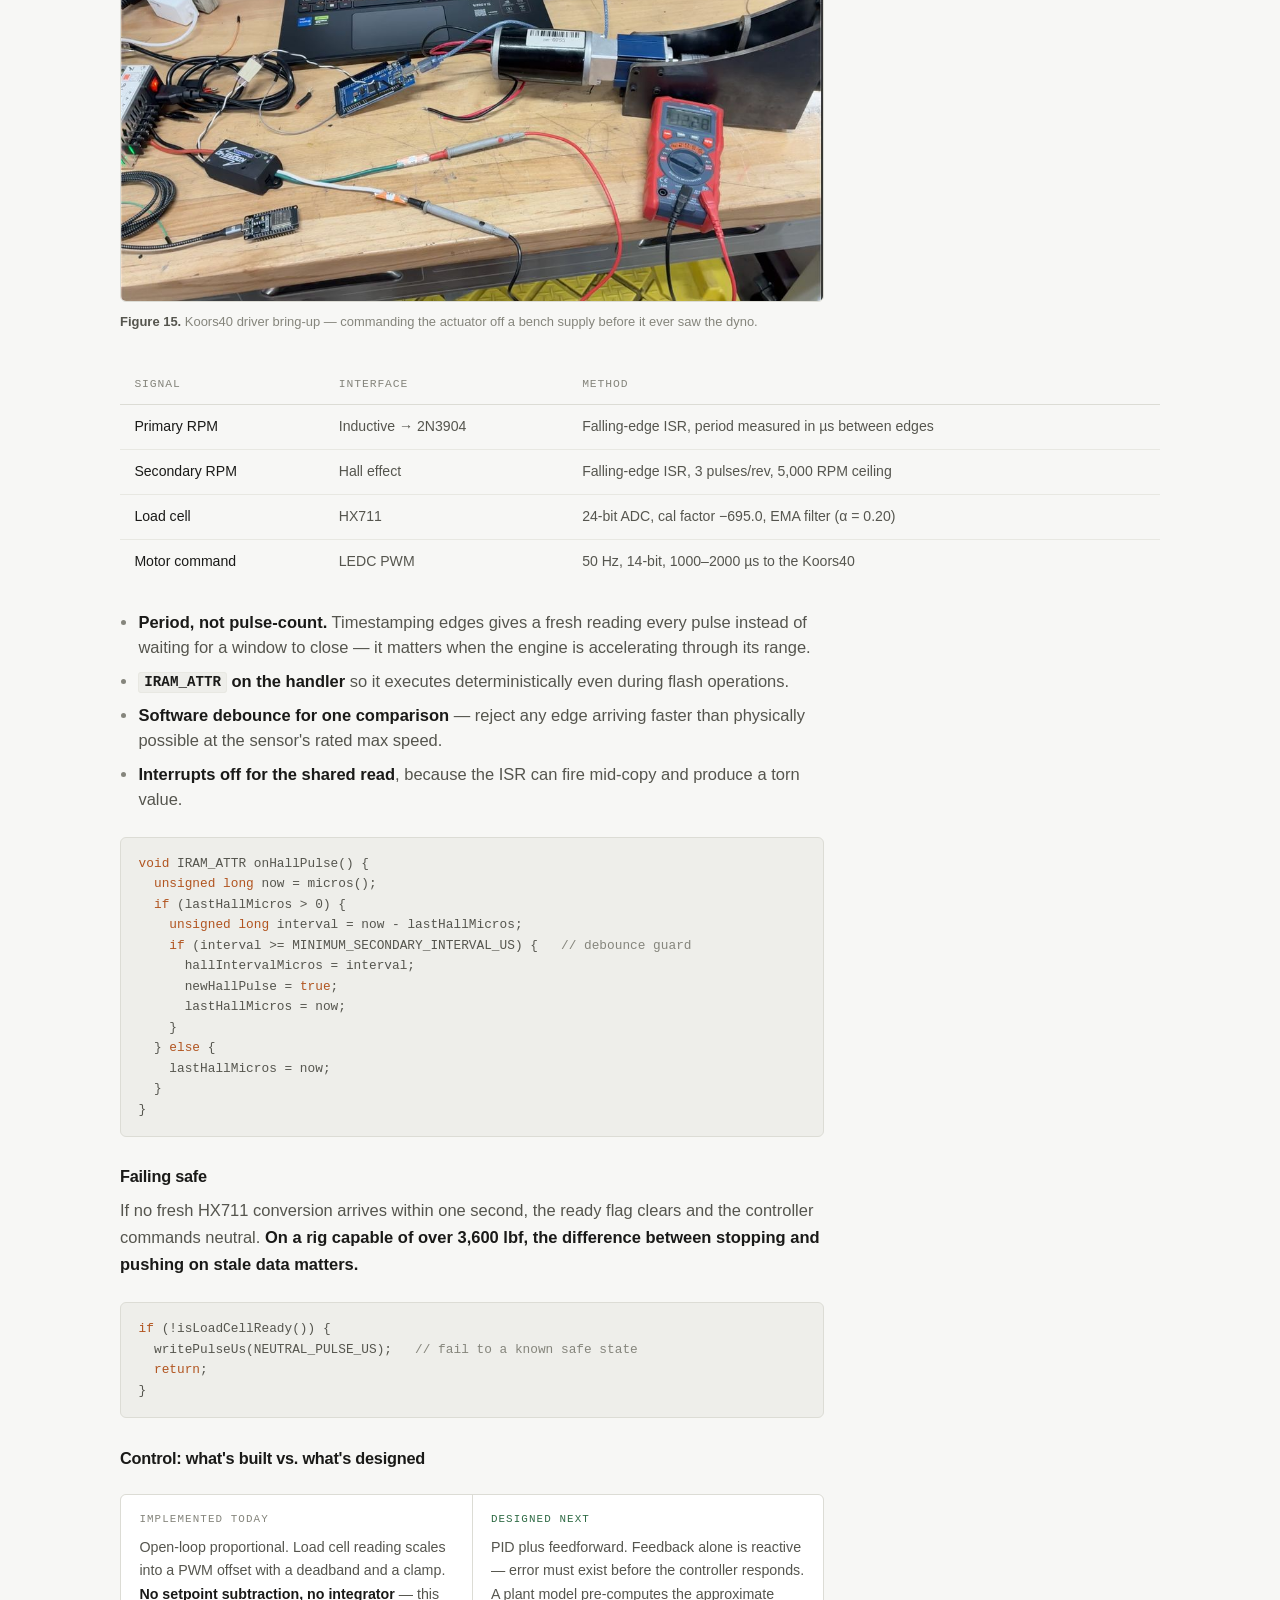
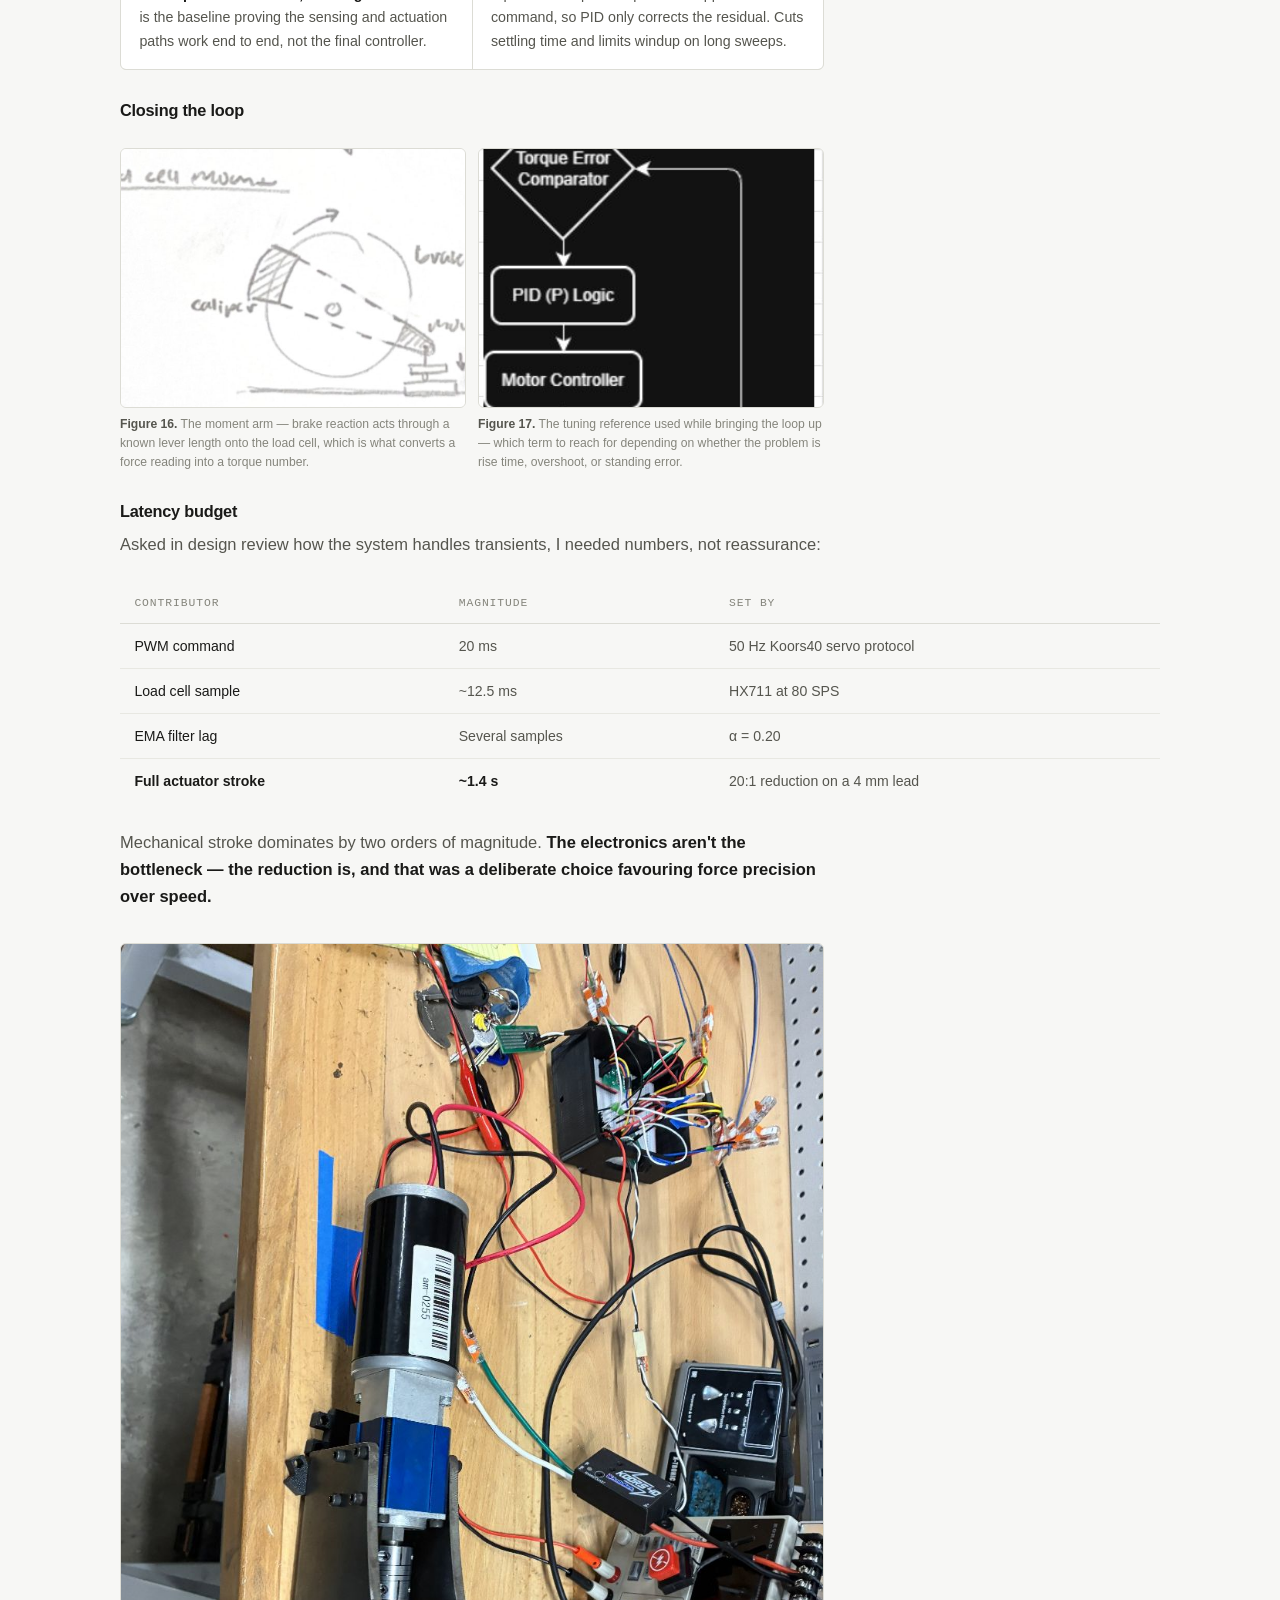
==== commit 9c50d2bb: "Add résumé download to the hero and every page's topbar Serves assets/Angelo_Reyes_Resume.pdf. The h" ====
--- a/projects/baja-daq.html
+++ b/projects/baja-daq.html
@@ -6,8 +6,8 @@
 <title>Vehicle DAQ &amp; Dynamometer Control — Angelo Reyes</title>
 <meta name="description" content="Instrumenting an engine dynamometer and designing its brake actuator for Texas A&amp;M Baja SAE 2027 — sensor bring-up, trade studies, FEA, and a distributed CAN node.">
 <link rel="icon" href="data:image/svg+xml,<svg xmlns='http://www.w3.org/2000/svg' viewBox='0 0 100 100'><text y='.9em' font-size='90'>⚡</text></svg>">
-<link rel="stylesheet" href="../assets/css/site.css?v=5">
-<script src="../assets/js/site.js?v=5"></script>
+<link rel="stylesheet" href="../assets/css/site.css?v=6">
+<script src="../assets/js/site.js?v=6"></script>
 </head>
 <body>
 
@@ -20,6 +20,7 @@
       <a href="rear-can-node.html">Rear Node</a>
       <a class="opt" href="orp-sensor.html">ORP</a>
       <a class="opt" href="pixel-generation.html">Pixel</a>
+      <a class="resume" href="../assets/Angelo_Reyes_Resume.pdf" download>Résumé</a>
       <button class="themebtn" data-theme-toggle type="button">auto</button>
     </nav>
   </div>
--- a/assets/css/site.css
+++ b/assets/css/site.css
@@ -434,3 +434,13 @@
   background: none; border: 0; padding: 0; margin-bottom: 0.4rem;
 }
 .rxn p { margin: 0; font-size: 0.84rem; color: var(--ink-mid); max-width: none; }
+
+/* résumé download — topbar action */
+.topbar nav a.resume {
+  font-family: var(--mono); font-size: 0.74rem;
+  border: 1px solid var(--accent); color: var(--accent);
+  border-radius: var(--r); padding: 0.25rem 0.6rem;
+  white-space: nowrap; line-height: 1.5;
+}
+.topbar nav a.resume:hover { background: var(--accent-soft); color: var(--accent); }
+@media (max-width: 560px) { .topbar nav a.resume { display: none; } }
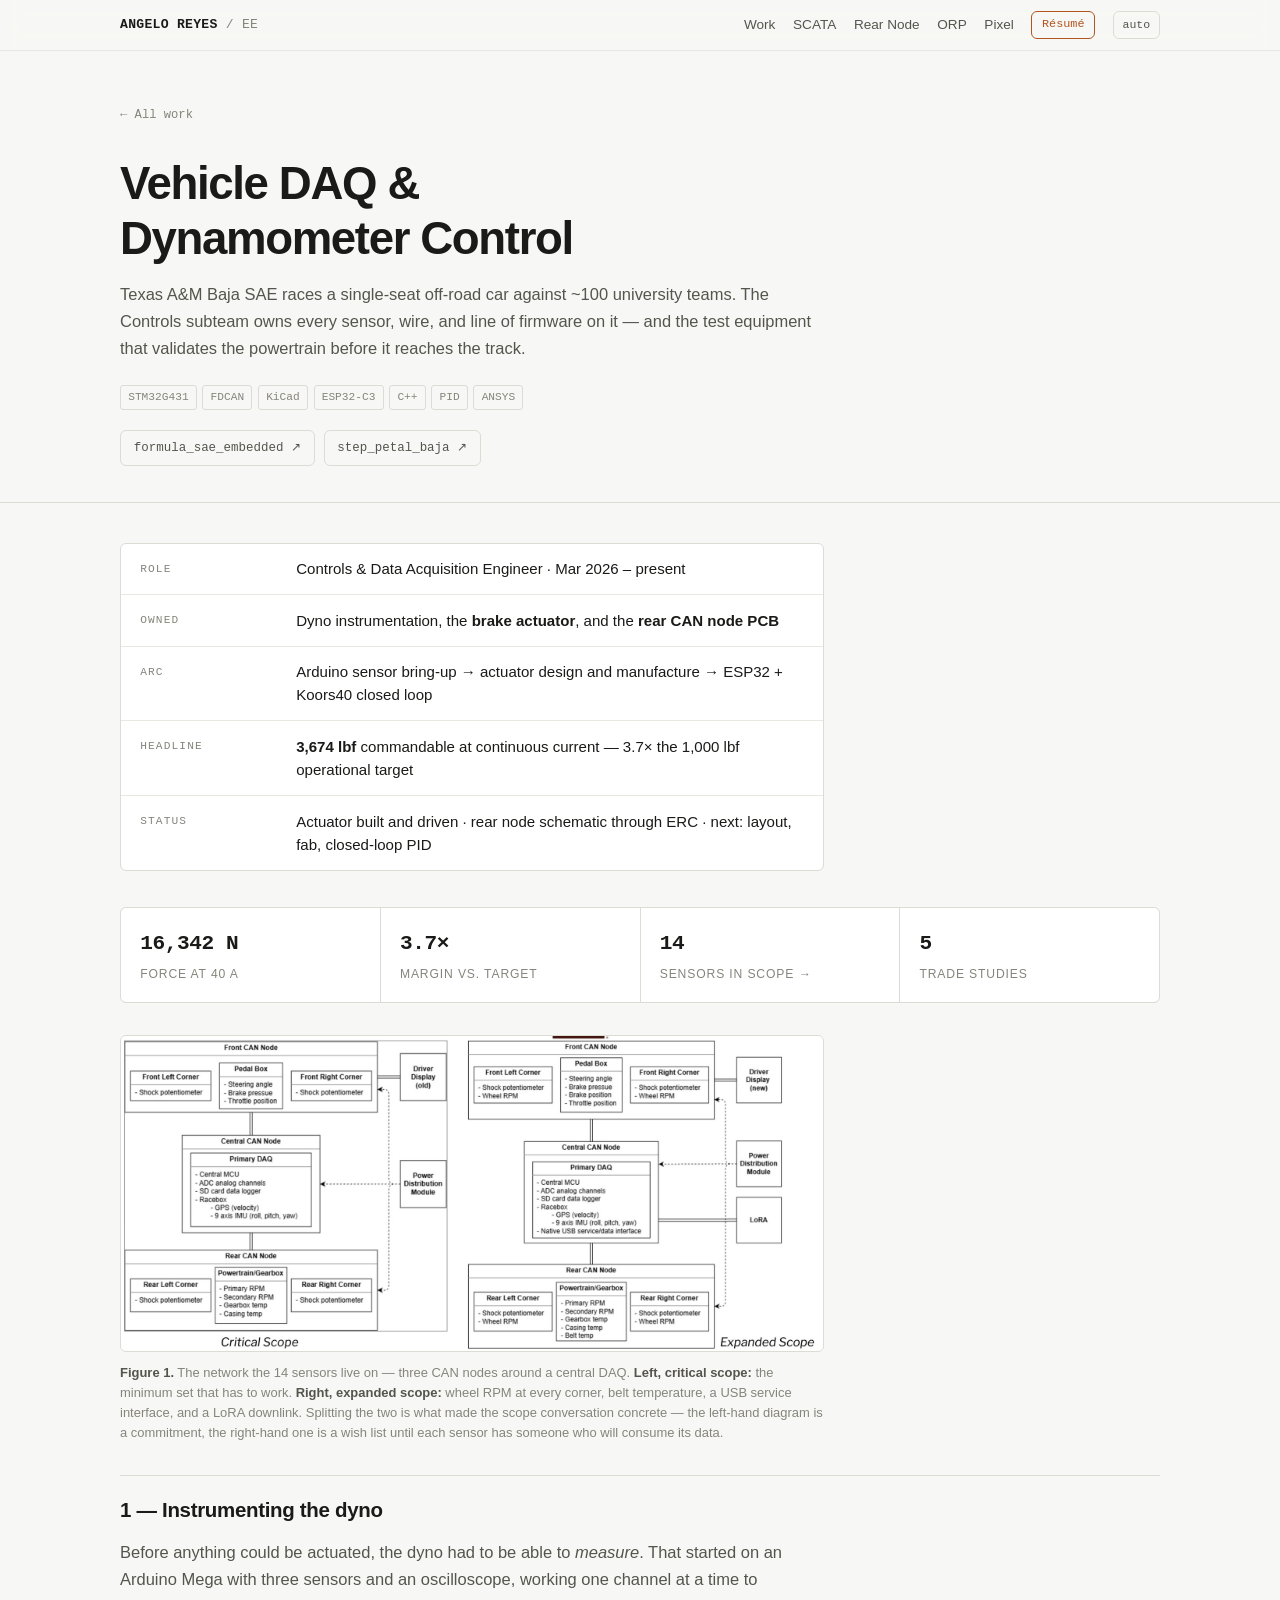
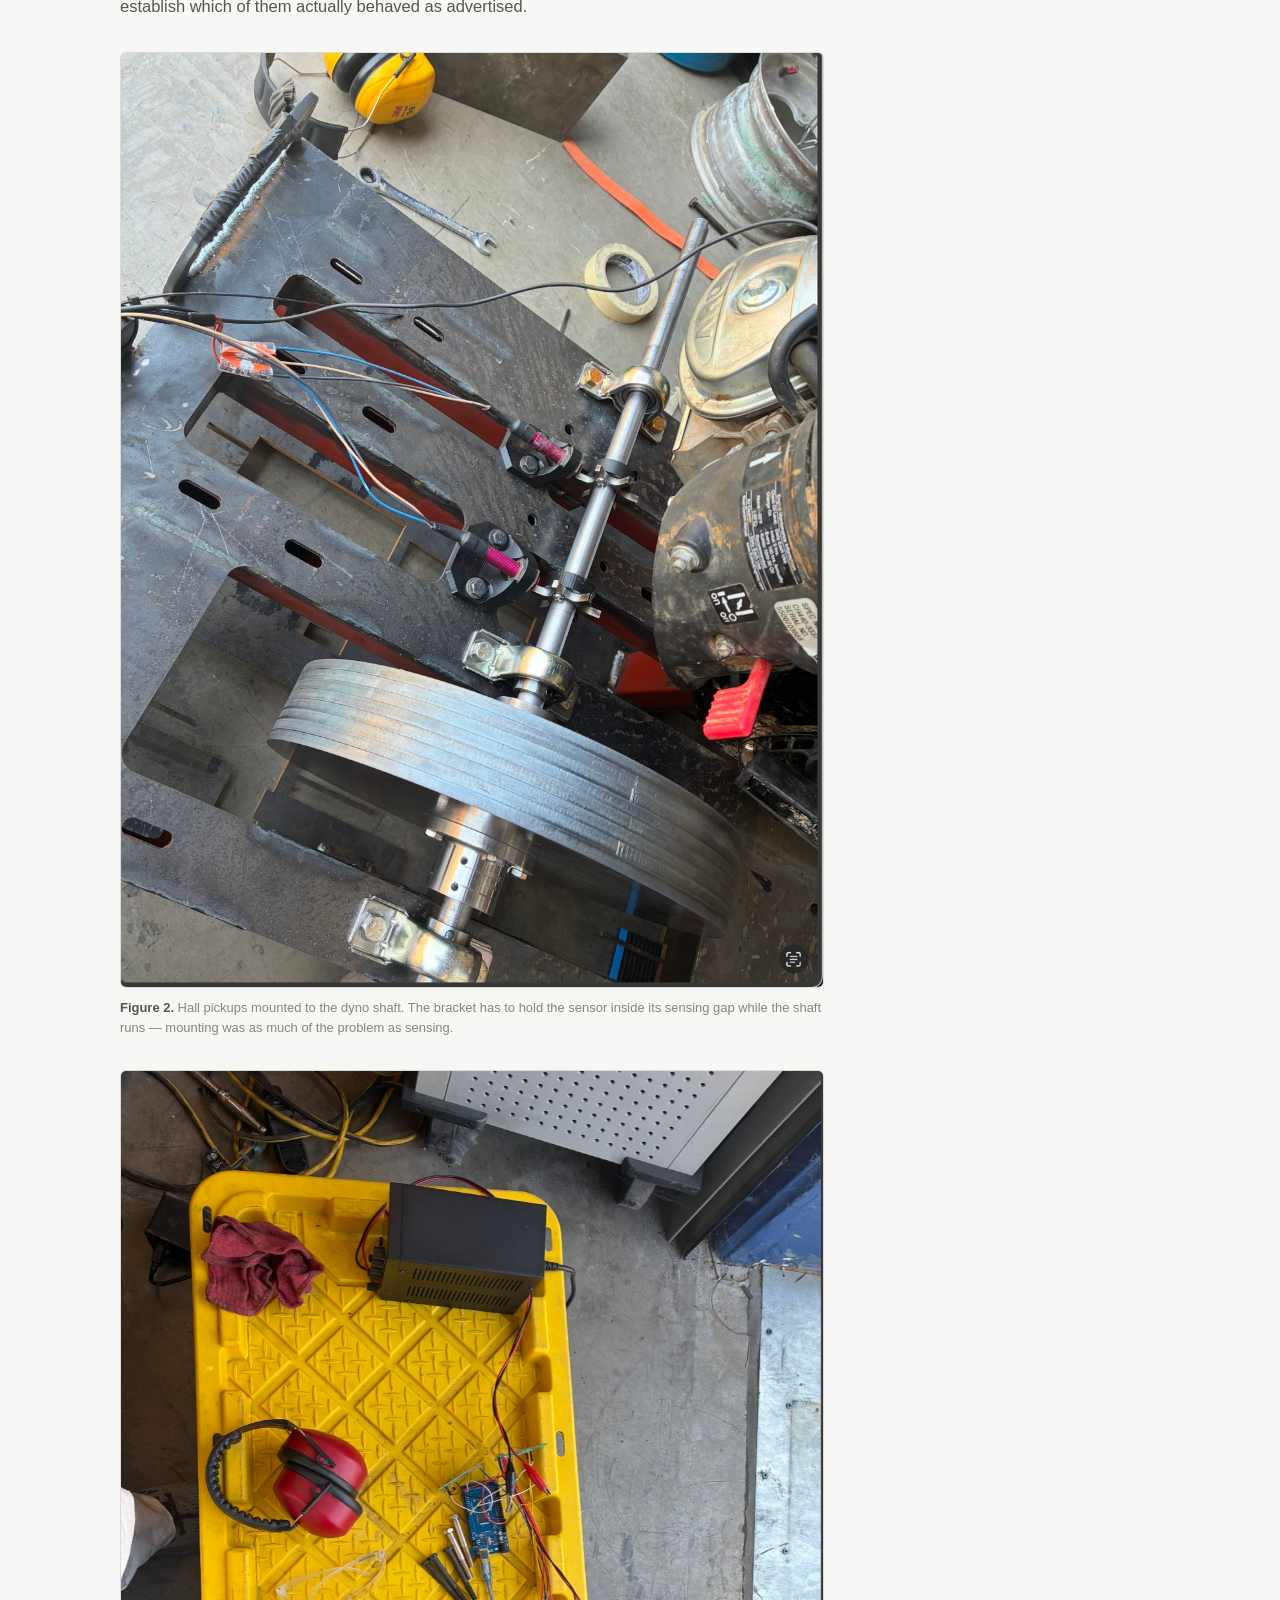
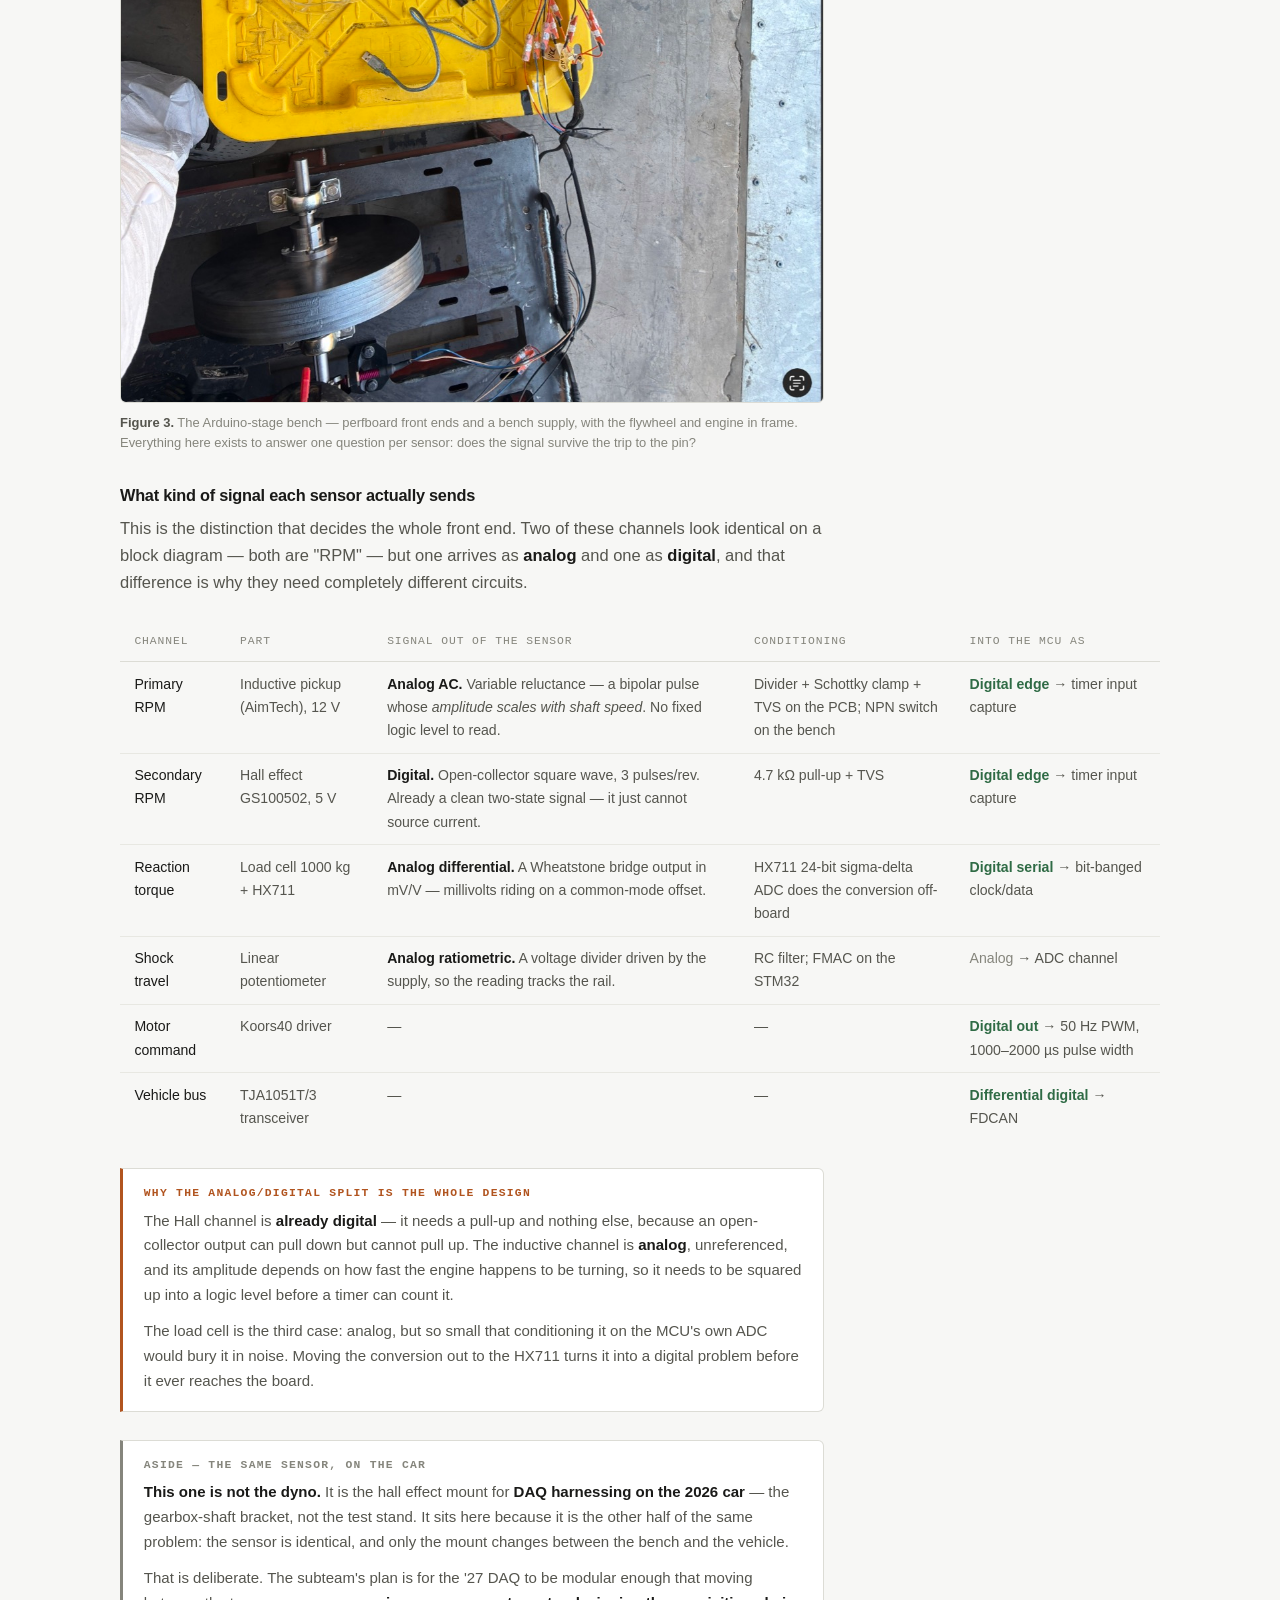
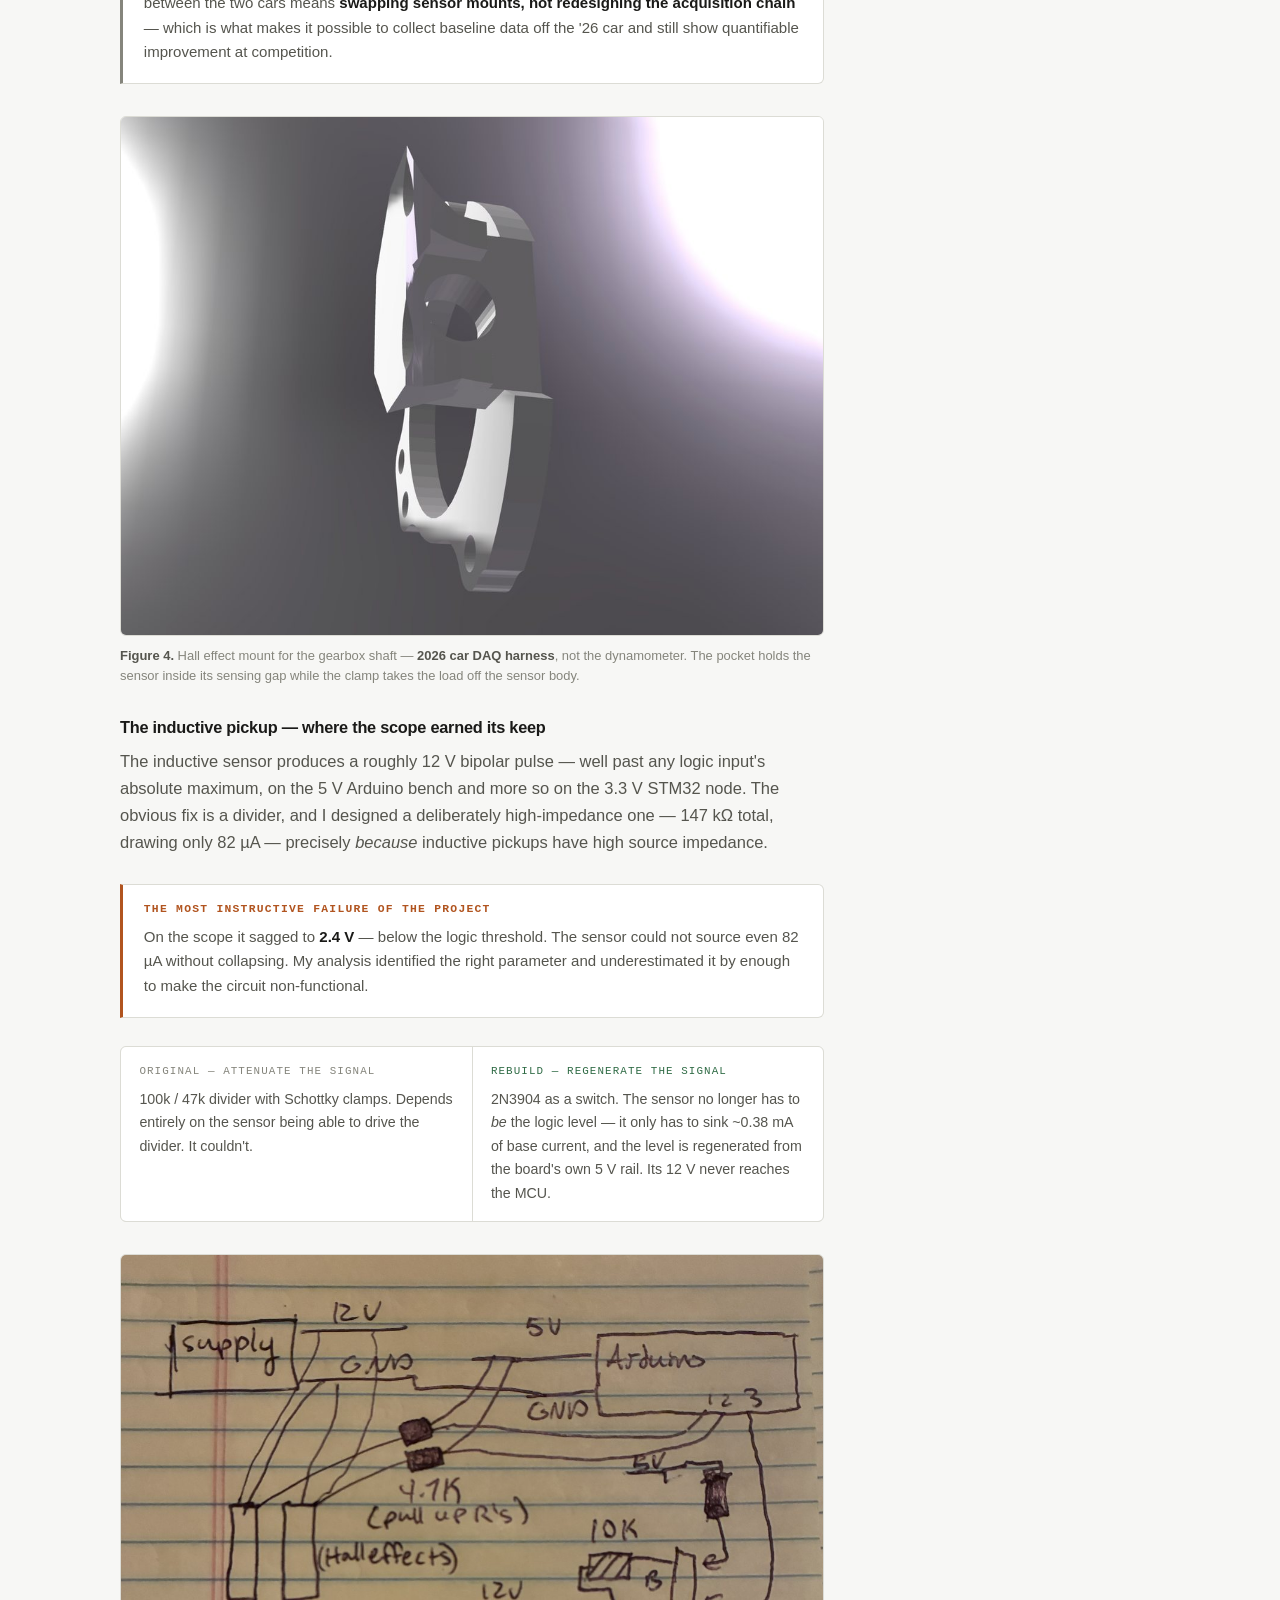
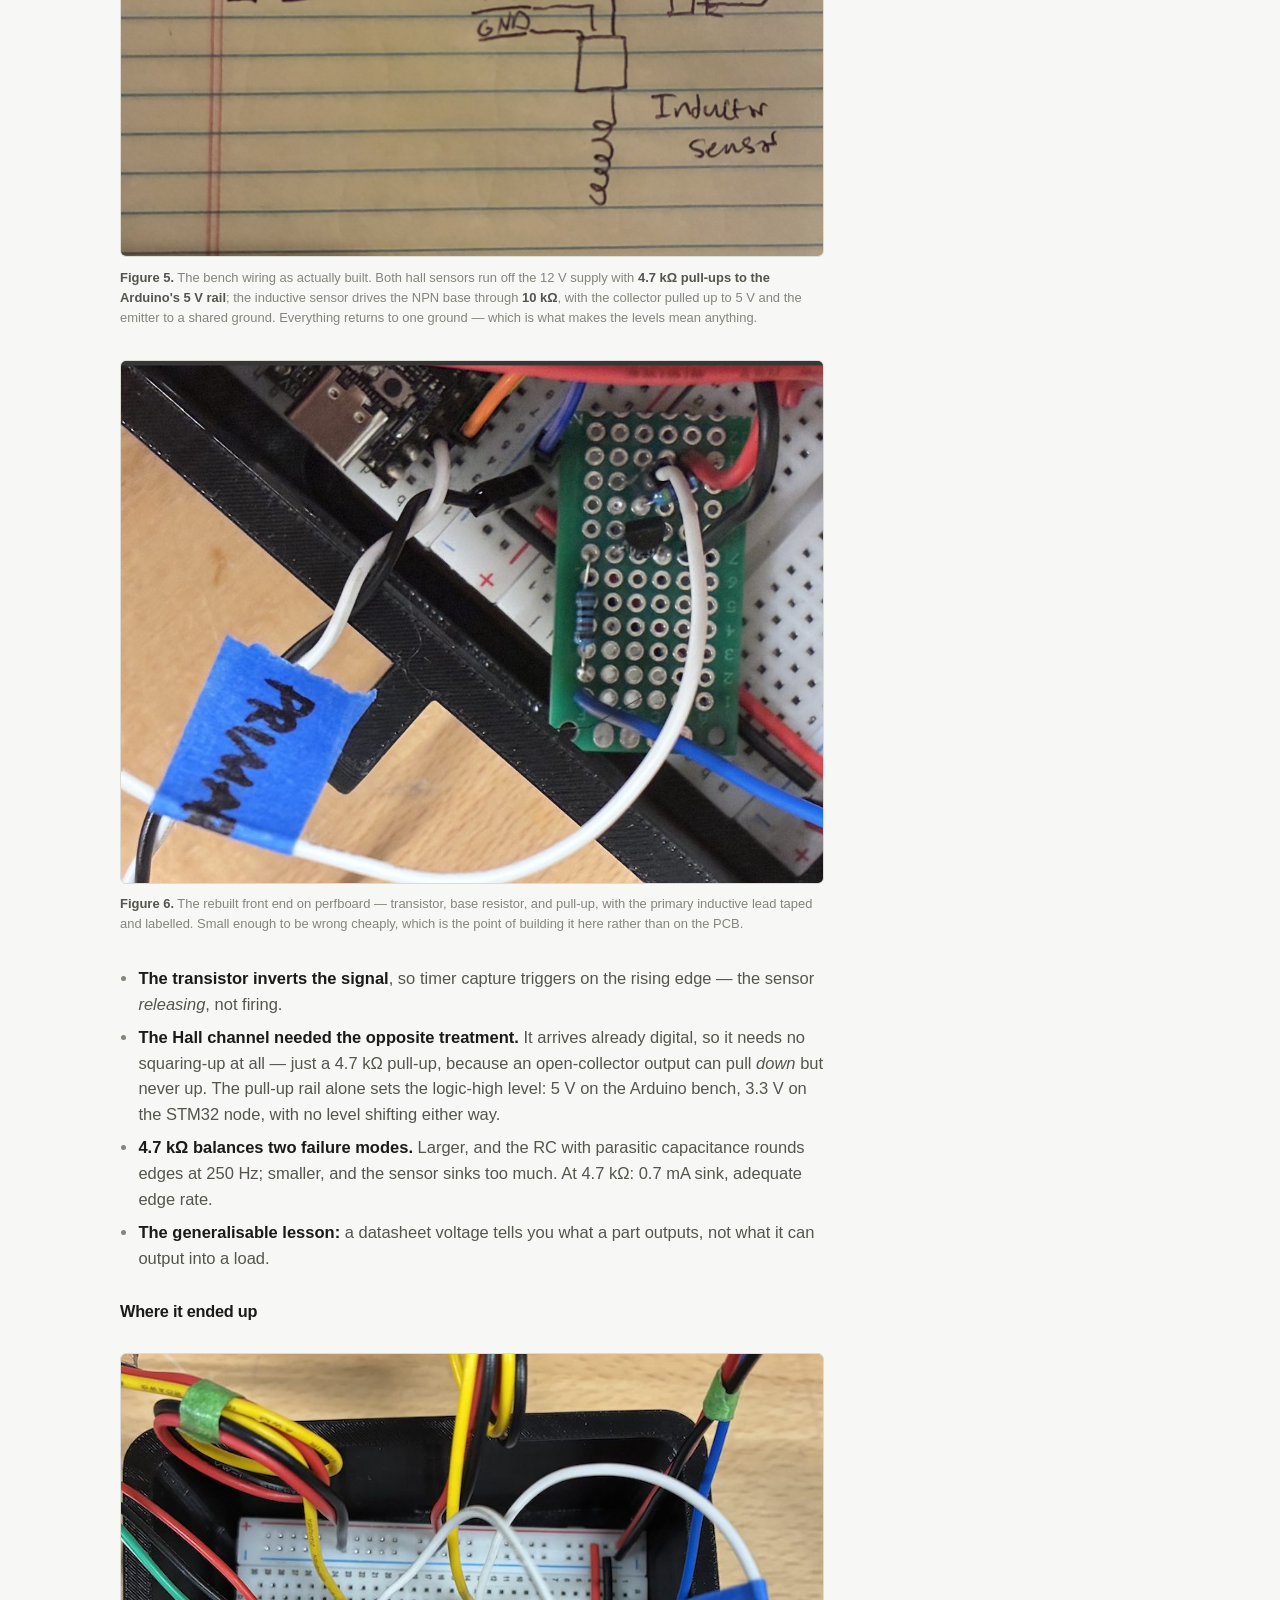
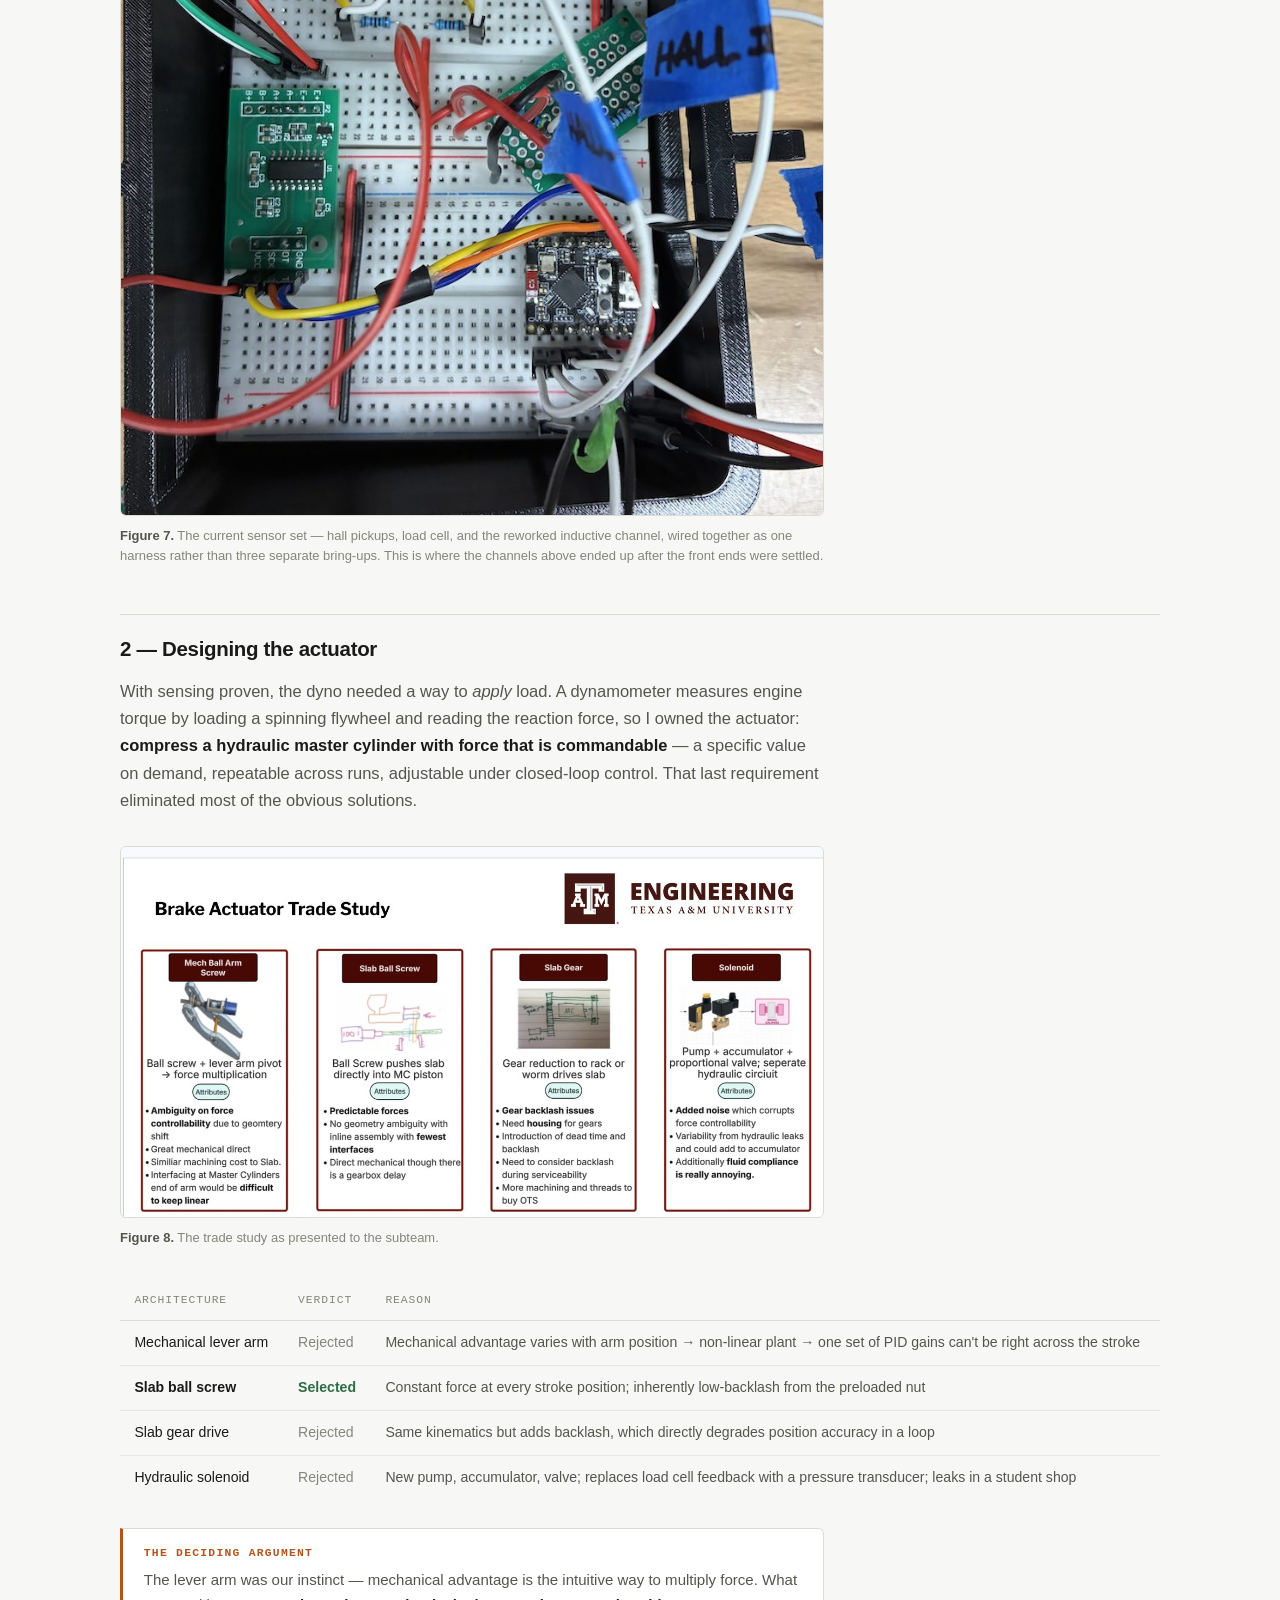
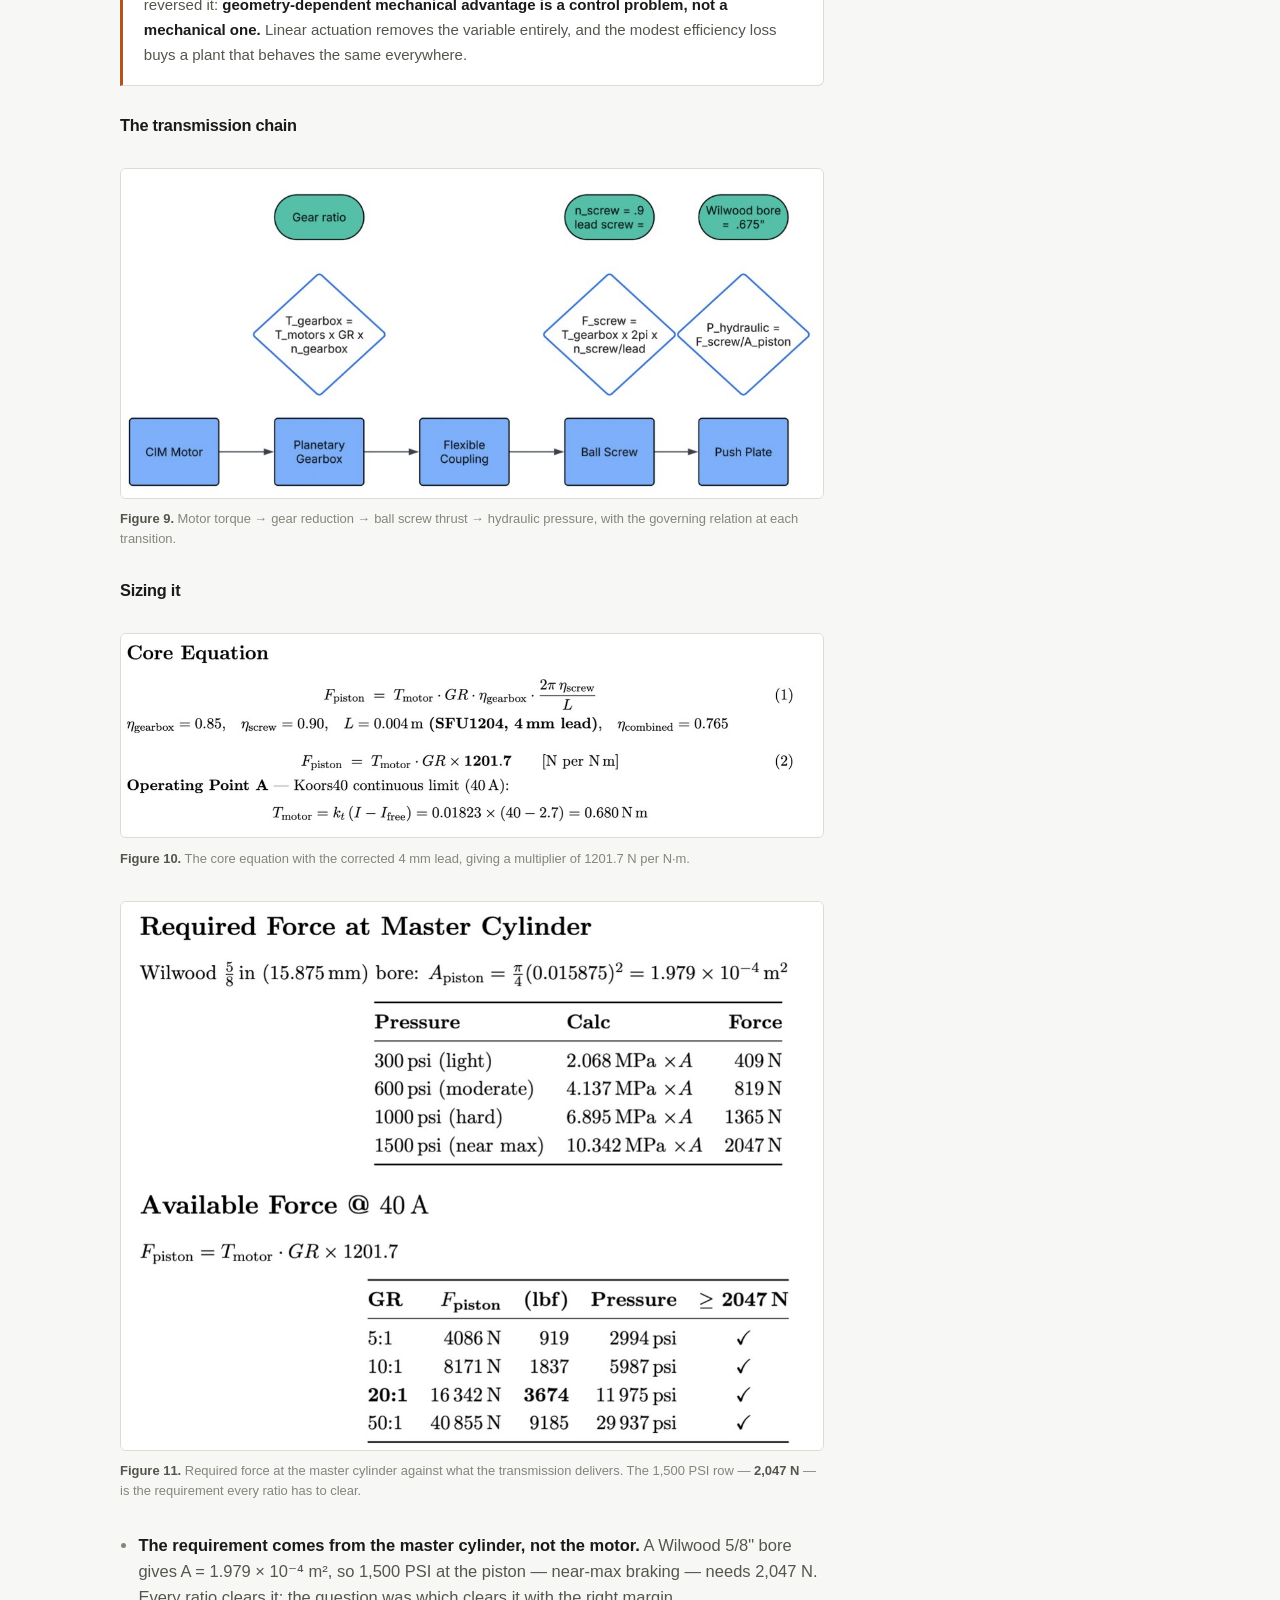
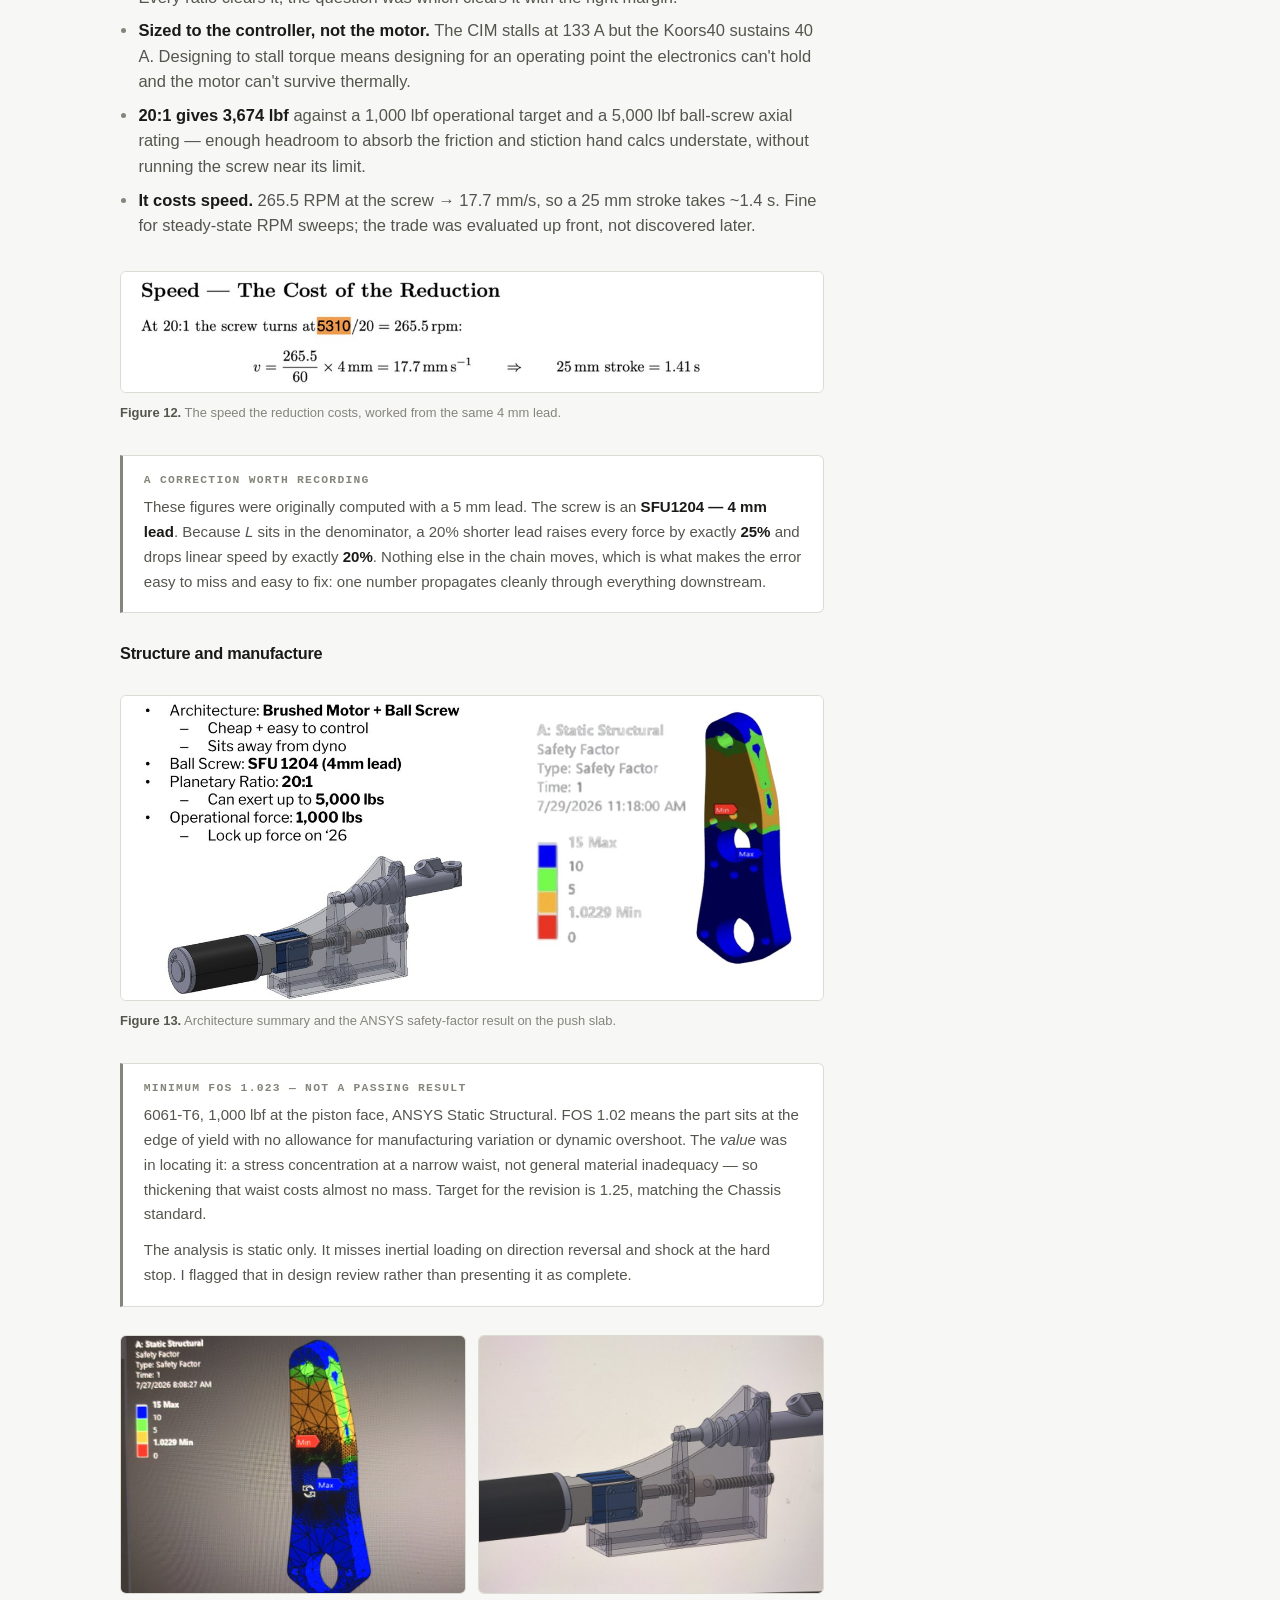
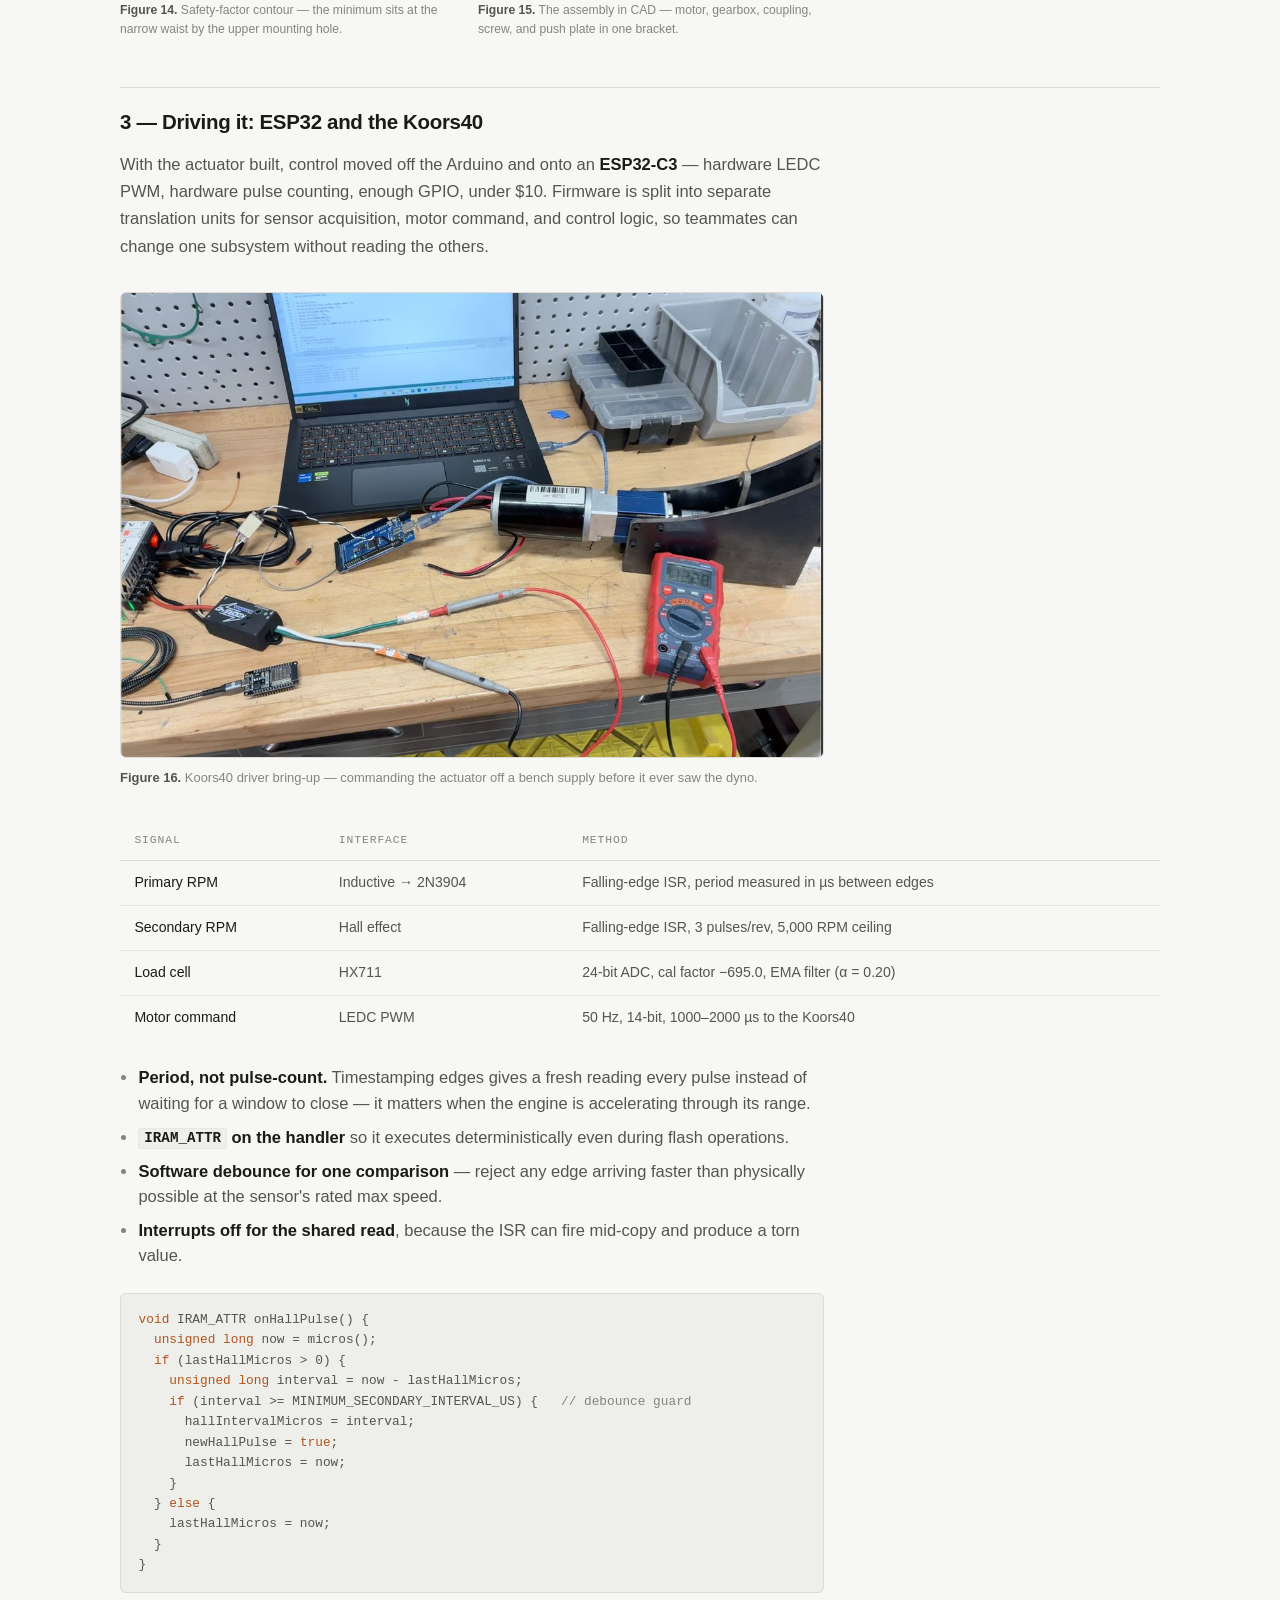
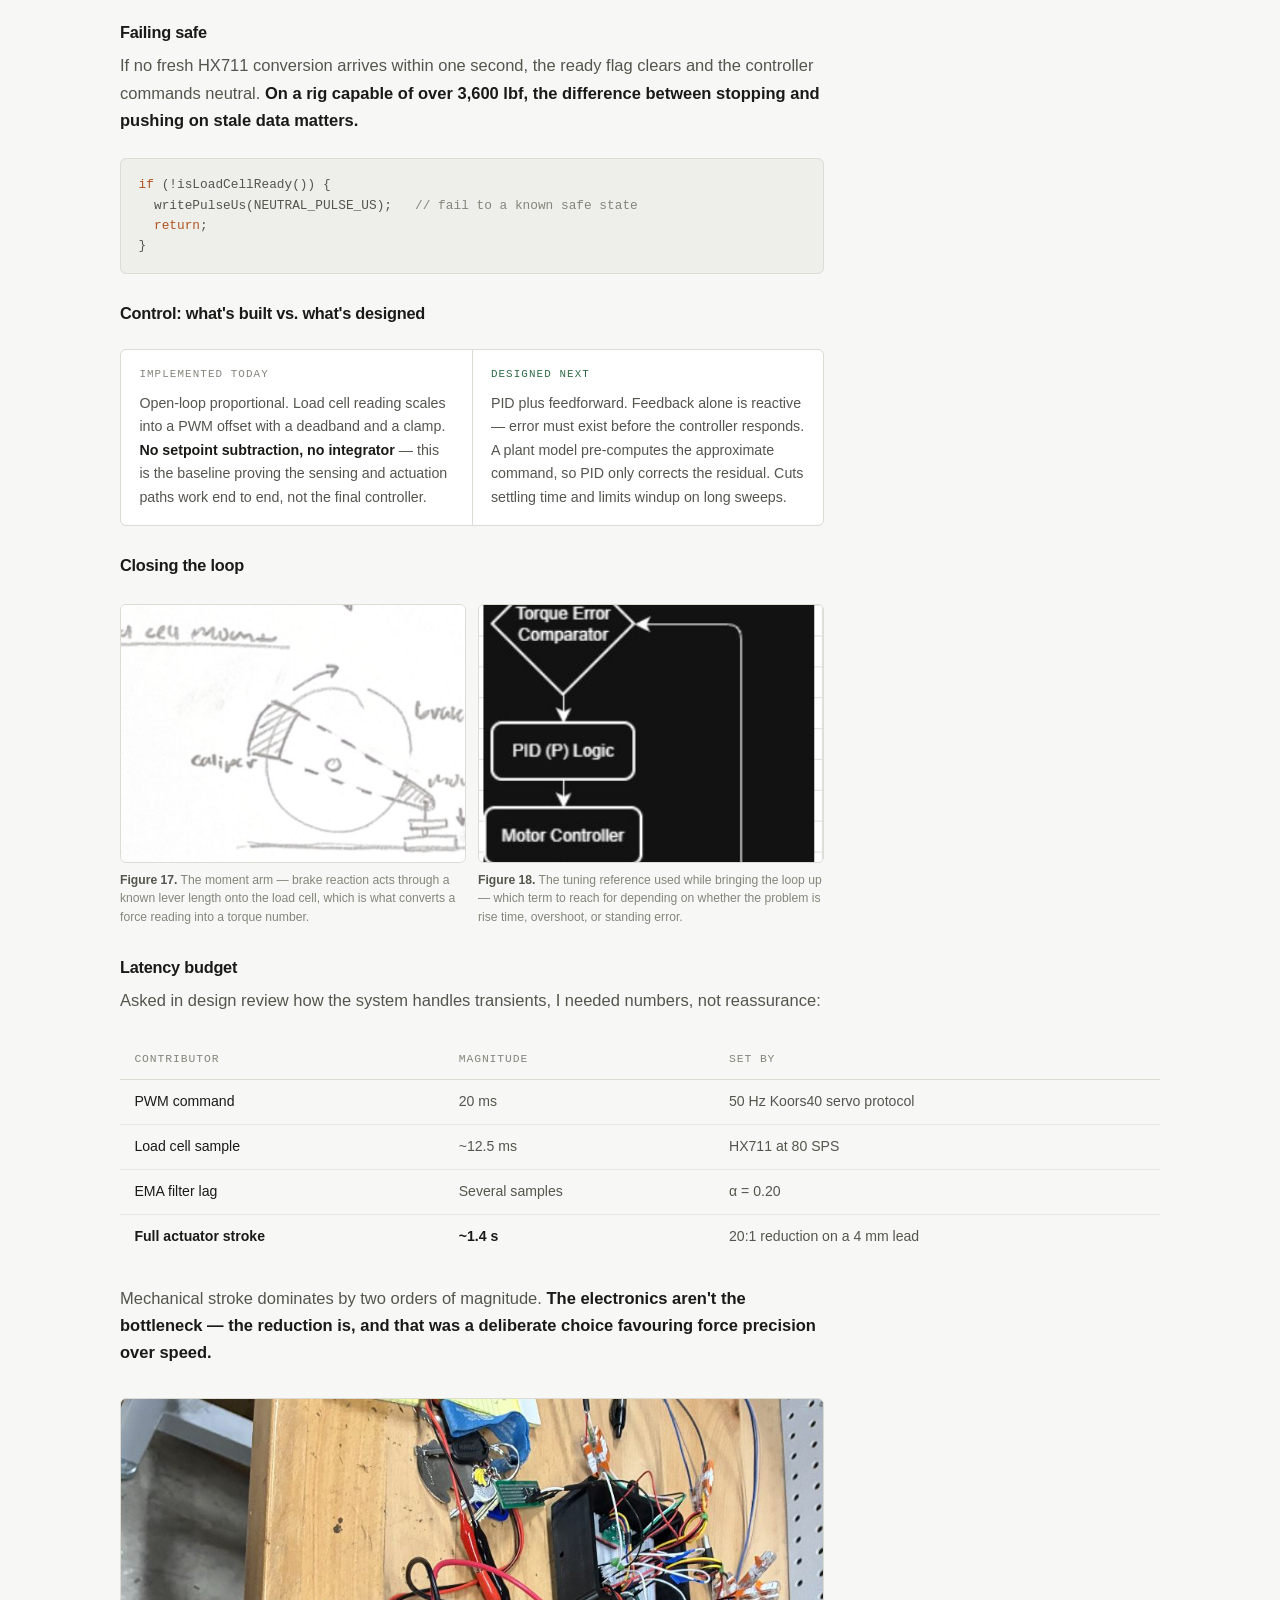
==== commit aefce4f4: "Make the 14-sensor stat tile open the CAN network architecture diagram Adds the critical-scope vs ex" ====
--- a/projects/baja-daq.html
+++ b/projects/baja-daq.html
@@ -6,8 +6,8 @@
 <title>Vehicle DAQ &amp; Dynamometer Control — Angelo Reyes</title>
 <meta name="description" content="Instrumenting an engine dynamometer and designing its brake actuator for Texas A&amp;M Baja SAE 2027 — sensor bring-up, trade studies, FEA, and a distributed CAN node.">
 <link rel="icon" href="data:image/svg+xml,<svg xmlns='http://www.w3.org/2000/svg' viewBox='0 0 100 100'><text y='.9em' font-size='90'>⚡</text></svg>">
-<link rel="stylesheet" href="../assets/css/site.css?v=6">
-<script src="../assets/js/site.js?v=6"></script>
+<link rel="stylesheet" href="../assets/css/site.css?v=7">
+<script src="../assets/js/site.js?v=7"></script>
 </head>
 <body>
 
@@ -62,9 +62,21 @@
     <div class="stats">
       <div class="stat"><b>16,342 N</b><span>Force at 40 A</span></div>
       <div class="stat"><b>3.7×</b><span>Margin vs. target</span></div>
-      <div class="stat"><b>14</b><span>Sensors in scope</span></div>
+      <a class="stat" href="#network"><b>14</b><span>Sensors in scope →</span></a>
       <div class="stat"><b>5</b><span>Trade studies</span></div>
     </div>
+
+    <figure id="network">
+      <img src="../assets/img/daq-can-architecture.jpg" alt="Two side-by-side block diagrams of the vehicle DAQ network. Both show a front CAN node with corner shock potentiometers and a pedal box, a central CAN node carrying the primary DAQ with MCU, ADC channels, SD logging, GPS and a nine-axis IMU, and a rear CAN node with corner sensors and powertrain instrumentation. The critical scope on the left is the minimum viable sensor set; the expanded scope on the right adds wheel RPM at every corner, belt temperature, a native USB service interface, and a LoRA telemetry link.">
+      <figcaption>
+        <b>Figure 1.</b> The network the 14 sensors live on — three CAN nodes around a central
+        DAQ. <b>Left, critical scope:</b> the minimum set that has to work. <b>Right, expanded
+        scope:</b> wheel RPM at every corner, belt temperature, a USB service interface, and a
+        LoRA downlink. Splitting the two is what made the scope conversation concrete — the
+        left-hand diagram is a commitment, the right-hand one is a wish list until each sensor
+        has someone who will consume its data.
+      </figcaption>
+    </figure>
 
     <!-- ============ 1 ============ -->
     <h2>1 — Instrumenting the dyno</h2>
@@ -77,12 +89,12 @@
 
     <figure>
       <img src="../assets/img/dyno-hall-pickup.jpg" alt="Hall effect sensor brackets mounted on the dynamometer shaft, with signal wiring running back through lever-nut connectors to the DAQ.">
-      <figcaption><b>Figure 1.</b> Hall pickups mounted to the dyno shaft. The bracket has to hold the sensor inside its sensing gap while the shaft runs — mounting was as much of the problem as sensing.</figcaption>
+      <figcaption><b>Figure 2.</b> Hall pickups mounted to the dyno shaft. The bracket has to hold the sensor inside its sensing gap while the shaft runs — mounting was as much of the problem as sensing.</figcaption>
     </figure>
 
     <figure>
       <img src="../assets/img/dyno-daq-bench.jpg" alt="Dynamometer sensor bench: Arduino board, bench power supply, and wiring harness laid out on a work table beside the flywheel and engine.">
-      <figcaption><b>Figure 2.</b> The Arduino-stage bench — perfboard front ends and a bench supply, with the flywheel and engine in frame. Everything here exists to answer one question per sensor: does the signal survive the trip to the pin?</figcaption>
+      <figcaption><b>Figure 3.</b> The Arduino-stage bench — perfboard front ends and a bench supply, with the flywheel and engine in frame. Everything here exists to answer one question per sensor: does the signal survive the trip to the pin?</figcaption>
     </figure>
 
     <h3>What kind of signal each sensor actually sends</h3>
@@ -174,7 +186,7 @@
     <figure>
       <img src="../assets/img/daq-hall-mount-26.jpg" alt="CAD render of a hall effect sensor bracket that clamps around a gearbox shaft housing, with a sensor pocket and mounting holes.">
       <figcaption>
-        <b>Figure 3.</b> Hall effect mount for the gearbox shaft — <b>2026 car DAQ harness</b>,
+        <b>Figure 4.</b> Hall effect mount for the gearbox shaft — <b>2026 car DAQ harness</b>,
         not the dynamometer. The pocket holds the sensor inside its sensing gap while the clamp
         takes the load off the sensor body.
       </figcaption>
@@ -213,7 +225,7 @@
 <figure>
       <img src="../assets/img/dyno-bench-wiring.jpg" alt="Hand-drawn bench wiring diagram: a 12 V supply feeding two hall effect sensors with 4.7k pull-up resistors to the Arduino's 5 V rail, and an inductive sensor driving an NPN transistor base through a 10k resistor with the collector pulled up to 5 V.">
       <figcaption>
-        <b>Figure 4.</b> The bench wiring as actually built. Both hall sensors run off the 12 V
+        <b>Figure 5.</b> The bench wiring as actually built. Both hall sensors run off the 12 V
         supply with <b>4.7 kΩ pull-ups to the Arduino's 5 V rail</b>; the inductive sensor drives
         the NPN base through <b>10 kΩ</b>, with the collector pulled up to 5 V and the emitter to
         a shared ground. Everything returns to one ground — which is what makes the levels mean
@@ -224,7 +236,7 @@
     <figure>
       <img src="../assets/img/dyno-npn-rebuild.jpg" alt="A small perfboard carrying a 2N3904 transistor and two resistors, wired into a breadboard beside a microcontroller, with one lead labelled PRIMARY in marker on blue tape.">
       <figcaption>
-        <b>Figure 5.</b> The rebuilt front end on perfboard — transistor, base resistor, and
+        <b>Figure 6.</b> The rebuilt front end on perfboard — transistor, base resistor, and
         pull-up, with the primary inductive lead taped and labelled. Small enough to be wrong
         cheaply, which is the point of building it here rather than on the PCB.
       </figcaption>
@@ -242,7 +254,7 @@
     <figure>
       <img src="../assets/img/dyno-sensor-stack.jpg" alt="The dynamometer sensor set laid out together: hall effect pickups, a load cell, and the inductive sensor with their wiring.">
       <figcaption>
-        <b>Figure 6.</b> The current sensor set — hall pickups, load cell, and the reworked
+        <b>Figure 7.</b> The current sensor set — hall pickups, load cell, and the reworked
         inductive channel, wired together as one harness rather than three separate bring-ups.
         This is where the channels above ended up after the front ends were settled.
       </figcaption>
@@ -261,7 +273,7 @@
 
     <figure>
       <img src="../assets/img/act-trade-study.jpg" alt="Trade study slide comparing four candidate actuation architectures for the dynamometer brake.">
-      <figcaption><b>Figure 7.</b> The trade study as presented to the subteam.</figcaption>
+      <figcaption><b>Figure 8.</b> The trade study as presented to the subteam.</figcaption>
     </figure>
 
     <div class="tablewrap">
@@ -290,20 +302,20 @@
 
     <figure>
       <img src="../assets/img/act-pipeline.jpg" alt="Block diagram: CIM motor into planetary gearbox, flexible coupling, ball screw, push plate, with the governing equation at each stage.">
-      <figcaption><b>Figure 8.</b> Motor torque → gear reduction → ball screw thrust → hydraulic pressure, with the governing relation at each transition.</figcaption>
+      <figcaption><b>Figure 9.</b> Motor torque → gear reduction → ball screw thrust → hydraulic pressure, with the governing relation at each transition.</figcaption>
     </figure>
 
     <h3>Sizing it</h3>
 
     <figure>
       <img src="../assets/img/act-core-eq.jpg" alt="Typeset core equation: piston force equals motor torque times gear ratio times gearbox efficiency times two pi screw efficiency over lead, evaluated with a 4 mm lead to a multiplier of 1201.7.">
-      <figcaption><b>Figure 9.</b> The core equation with the corrected 4 mm lead, giving a multiplier of 1201.7 N per N·m.</figcaption>
+      <figcaption><b>Figure 10.</b> The core equation with the corrected 4 mm lead, giving a multiplier of 1201.7 N per N·m.</figcaption>
     </figure>
 
     <figure>
       <img src="../assets/img/act-force-tables.jpg" alt="Typeset tables: required force at the master cylinder for 300 to 1500 psi, and available force at 40 A for gear ratios 5:1 through 50:1, with 20:1 giving 16342 N or 3674 lbf.">
       <figcaption>
-        <b>Figure 10.</b> Required force at the master cylinder against what the transmission
+        <b>Figure 11.</b> Required force at the master cylinder against what the transmission
         delivers. The 1,500 PSI row — <b>2,047 N</b> — is the requirement every ratio has to clear.
       </figcaption>
     </figure>
@@ -317,7 +329,7 @@
 
     <figure>
       <img src="../assets/img/act-speed.jpg" alt="Typeset speed derivation: 265.5 rpm over 60 times 4 mm gives 17.7 mm per second, so a 25 mm stroke takes 1.41 seconds.">
-      <figcaption><b>Figure 11.</b> The speed the reduction costs, worked from the same 4 mm lead.</figcaption>
+      <figcaption><b>Figure 12.</b> The speed the reduction costs, worked from the same 4 mm lead.</figcaption>
     </figure>
 
     <div class="callout plain">
@@ -336,7 +348,7 @@
 
     <figure>
       <img src="../assets/img/act-architecture.jpg" alt="Architecture summary slide beside an ANSYS static structural safety factor plot of the push slab, showing a minimum of 1.0229.">
-      <figcaption><b>Figure 12.</b> Architecture summary and the ANSYS safety-factor result on the push slab.</figcaption>
+      <figcaption><b>Figure 13.</b> Architecture summary and the ANSYS safety-factor result on the push slab.</figcaption>
     </figure>
 
     <div class="callout plain">
@@ -357,11 +369,11 @@
     <div class="gallery">
       <figure>
         <img src="../assets/img/act-slab-fea.jpg" alt="ANSYS static structural safety factor contour plot of the push slab.">
-        <figcaption><b>Figure 13.</b> Safety-factor contour — the minimum sits at the narrow waist by the upper mounting hole.</figcaption>
+        <figcaption><b>Figure 14.</b> Safety-factor contour — the minimum sits at the narrow waist by the upper mounting hole.</figcaption>
       </figure>
       <figure>
         <img src="../assets/img/act-cad.jpg" alt="CAD assembly of the actuator: motor, planetary gearbox, coupling, ball screw and push plate in their bracket.">
-        <figcaption><b>Figure 14.</b> The assembly in CAD — motor, gearbox, coupling, screw, and push plate in one bracket.</figcaption>
+        <figcaption><b>Figure 15.</b> The assembly in CAD — motor, gearbox, coupling, screw, and push plate in one bracket.</figcaption>
       </figure>
     </div>
 
@@ -377,7 +389,7 @@
 
     <figure>
       <img src="../assets/img/act-koors-testing.jpg" alt="The actuator on a bench connected to a Koors40 motor controller and a bench power supply during driver testing.">
-      <figcaption><b>Figure 15.</b> Koors40 driver bring-up — commanding the actuator off a bench supply before it ever saw the dyno.</figcaption>
+      <figcaption><b>Figure 16.</b> Koors40 driver bring-up — commanding the actuator off a bench supply before it ever saw the dyno.</figcaption>
     </figure>
 
     <div class="tablewrap">
@@ -451,11 +463,11 @@
     <div class="gallery">
       <figure>
         <img src="../assets/img/dyno-moment-arm.jpg" alt="Diagram of the moment arm carrying the load sensor, showing the brake reaction force acting through a known lever length onto the load cell.">
-        <figcaption><b>Figure 16.</b> The moment arm — brake reaction acts through a known lever length onto the load cell, which is what converts a force reading into a torque number.</figcaption>
+        <figcaption><b>Figure 17.</b> The moment arm — brake reaction acts through a known lever length onto the load cell, which is what converts a force reading into a torque number.</figcaption>
       </figure>
       <figure>
         <img src="../assets/img/dyno-pid-tuning.jpg" alt="PID tuning chart showing the effect of increasing proportional, integral and derivative gain on rise time, overshoot, settling time and steady-state error.">
-        <figcaption><b>Figure 17.</b> The tuning reference used while bringing the loop up — which term to reach for depending on whether the problem is rise time, overshoot, or standing error.</figcaption>
+        <figcaption><b>Figure 18.</b> The tuning reference used while bringing the loop up — which term to reach for depending on whether the problem is rise time, overshoot, or standing error.</figcaption>
       </figure>
     </div>
 
@@ -483,7 +495,7 @@
     <figure>
       <img src="../assets/img/act-final-setup.jpg" alt="The completed actuator assembly on a workbench: CIM motor, planetary gearbox, flexible coupling and ball screw in a machined bracket, wired to the Koors40 driver and a bench power supply.">
       <figcaption>
-        <b>Figure 18.</b> The assembled actuator driven off the bench — CIM motor, planetary
+        <b>Figure 19.</b> The assembled actuator driven off the bench — CIM motor, planetary
         gearbox, coupling, and ball screw in the bracket, with the Koors40 and supply alongside.
       </figcaption>
     </figure>
@@ -503,7 +515,7 @@
 
     <figure>
       <img src="../assets/img/rn-layout.jpg" alt="Routed PCB layout of the rear CAN node with all copper layers visible.">
-      <figcaption><b>Figure 19.</b> The routed rear node. <a href="rear-can-node.html">The subsection page</a> covers the front ends, TVS protection, and layout in full.</figcaption>
+      <figcaption><b>Figure 20.</b> The routed rear node. <a href="rear-can-node.html">The subsection page</a> covers the front ends, TVS protection, and layout in full.</figcaption>
     </figure>
 
     <ul class="tight">
--- a/assets/css/site.css
+++ b/assets/css/site.css
@@ -444,3 +444,10 @@
 }
 .topbar nav a.resume:hover { background: var(--accent-soft); color: var(--accent); }
 @media (max-width: 560px) { .topbar nav a.resume { display: none; } }
+
+/* clickable stat tile */
+a.stat { text-decoration: none; color: inherit; transition: background .15s; }
+a.stat:hover { background: var(--accent-soft); color: inherit; }
+a.stat:hover b { color: var(--accent); }
+a.stat:hover span { color: var(--accent); }
+a.stat span { transition: color .15s; }
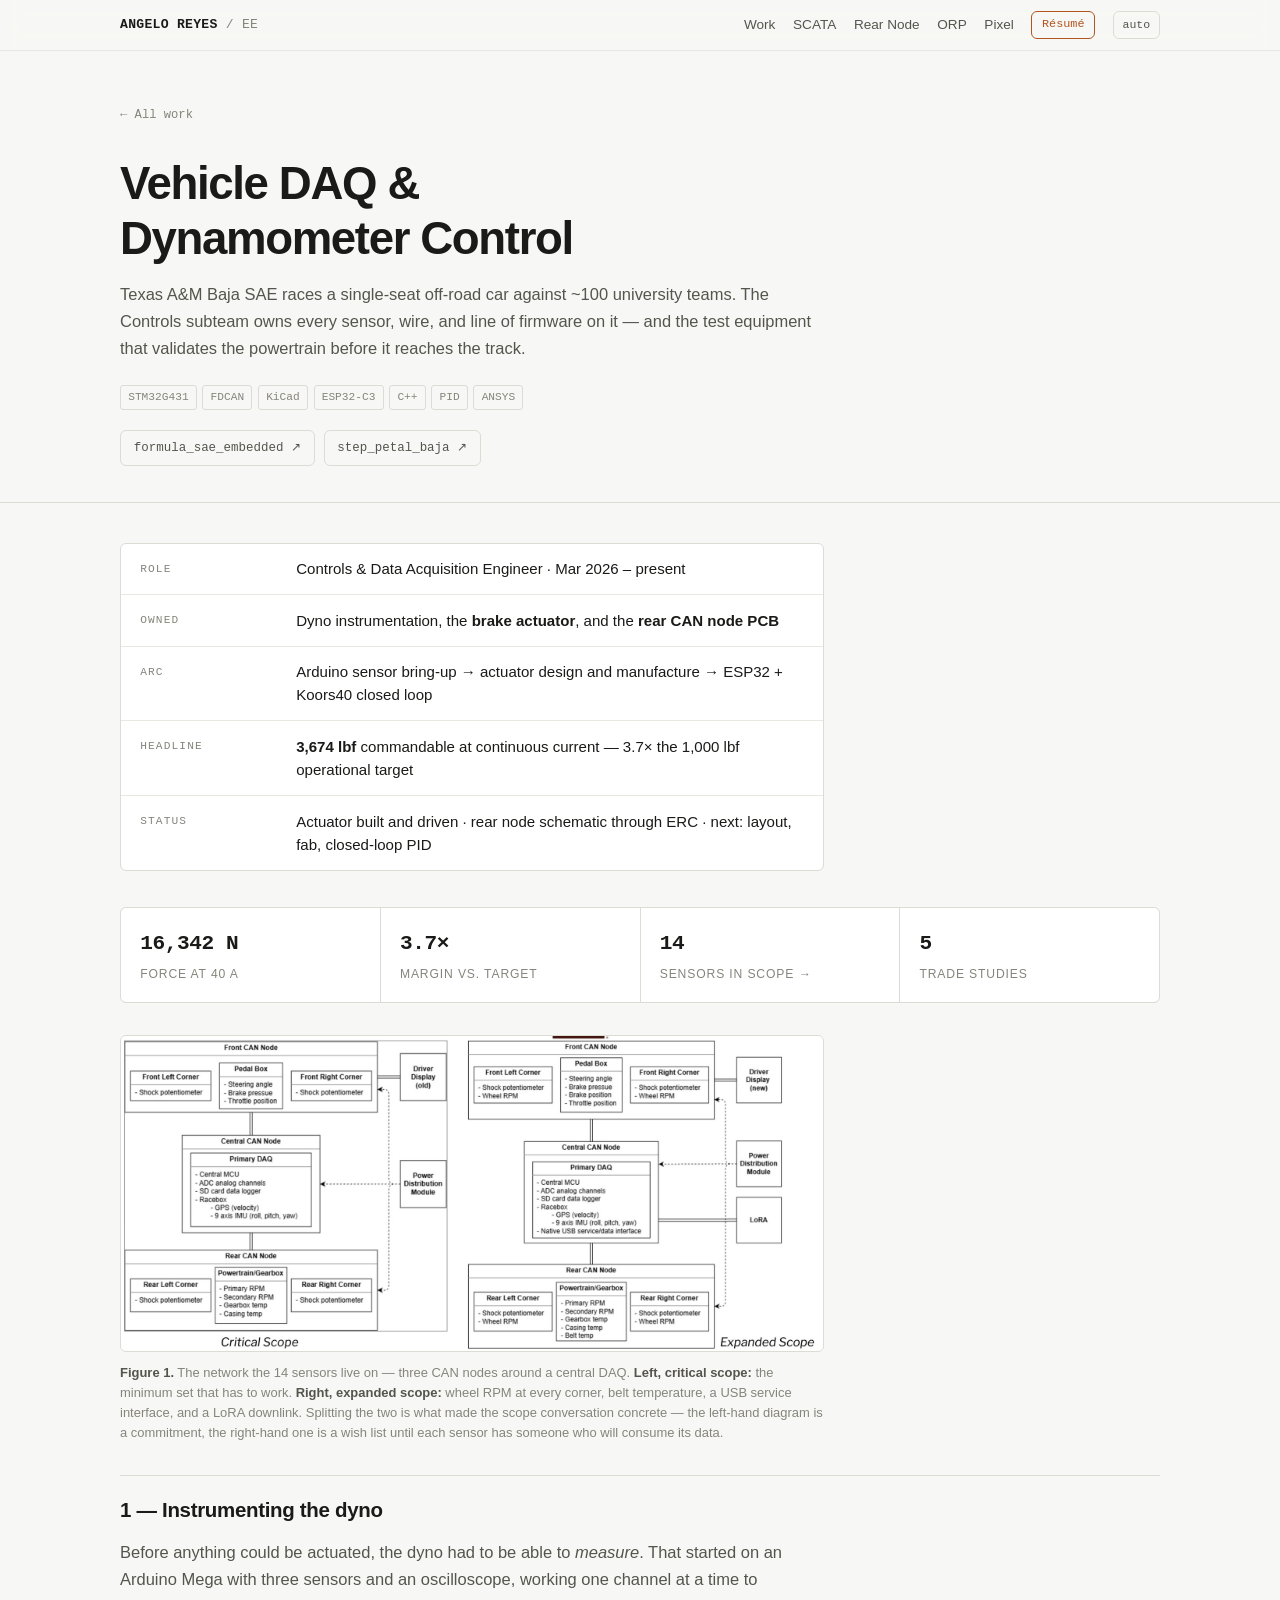
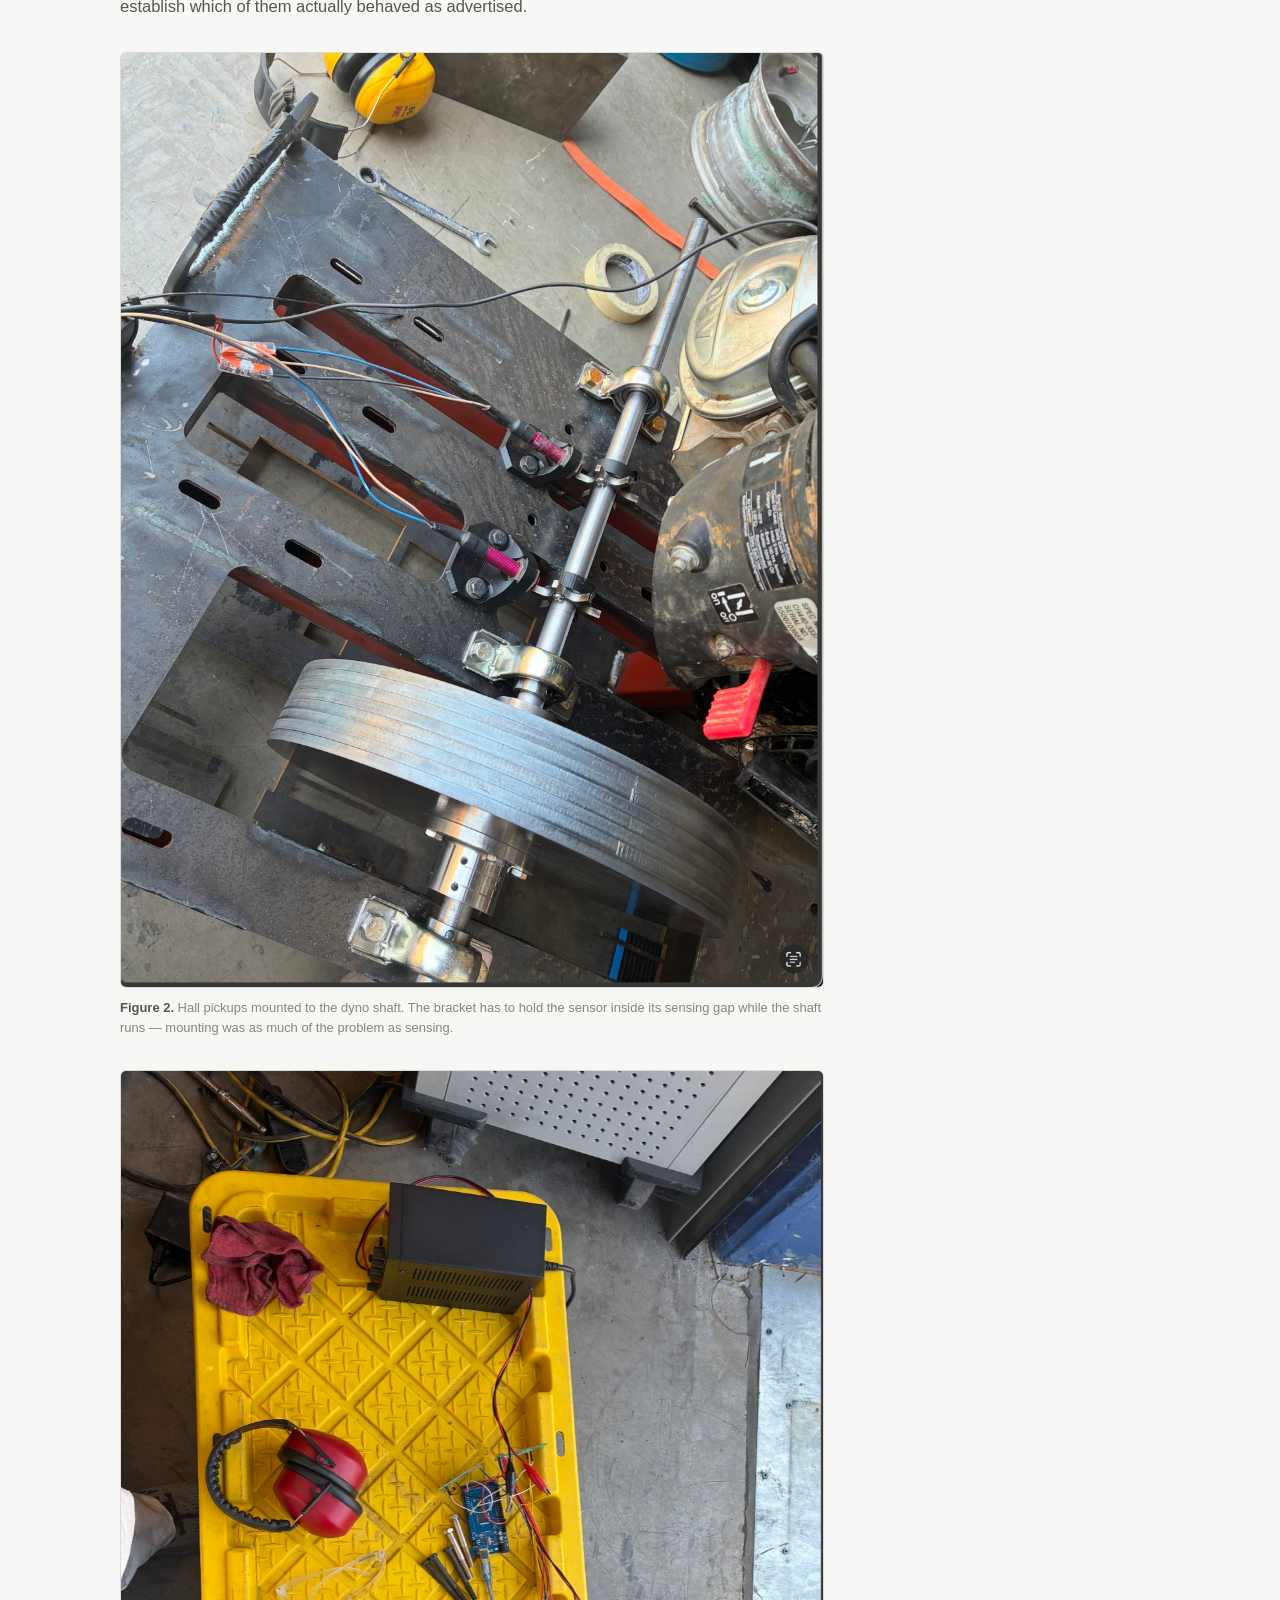
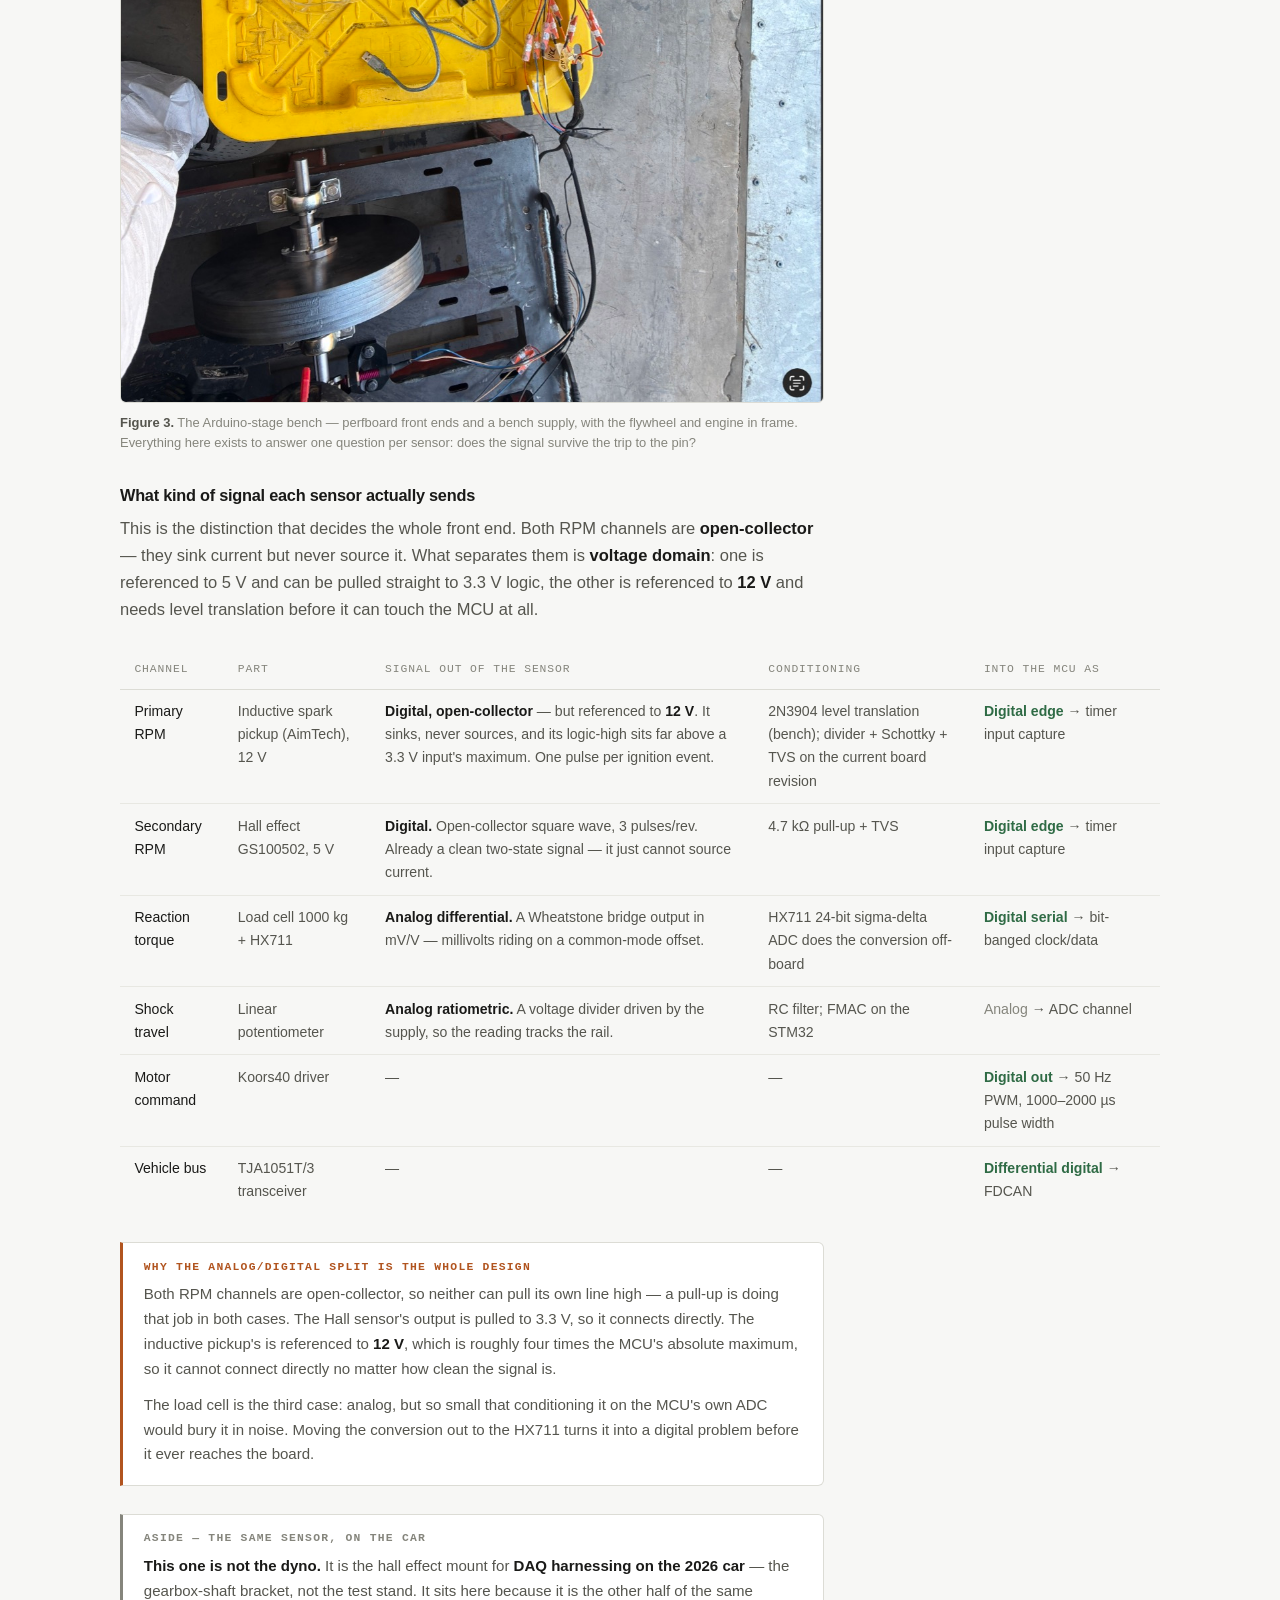
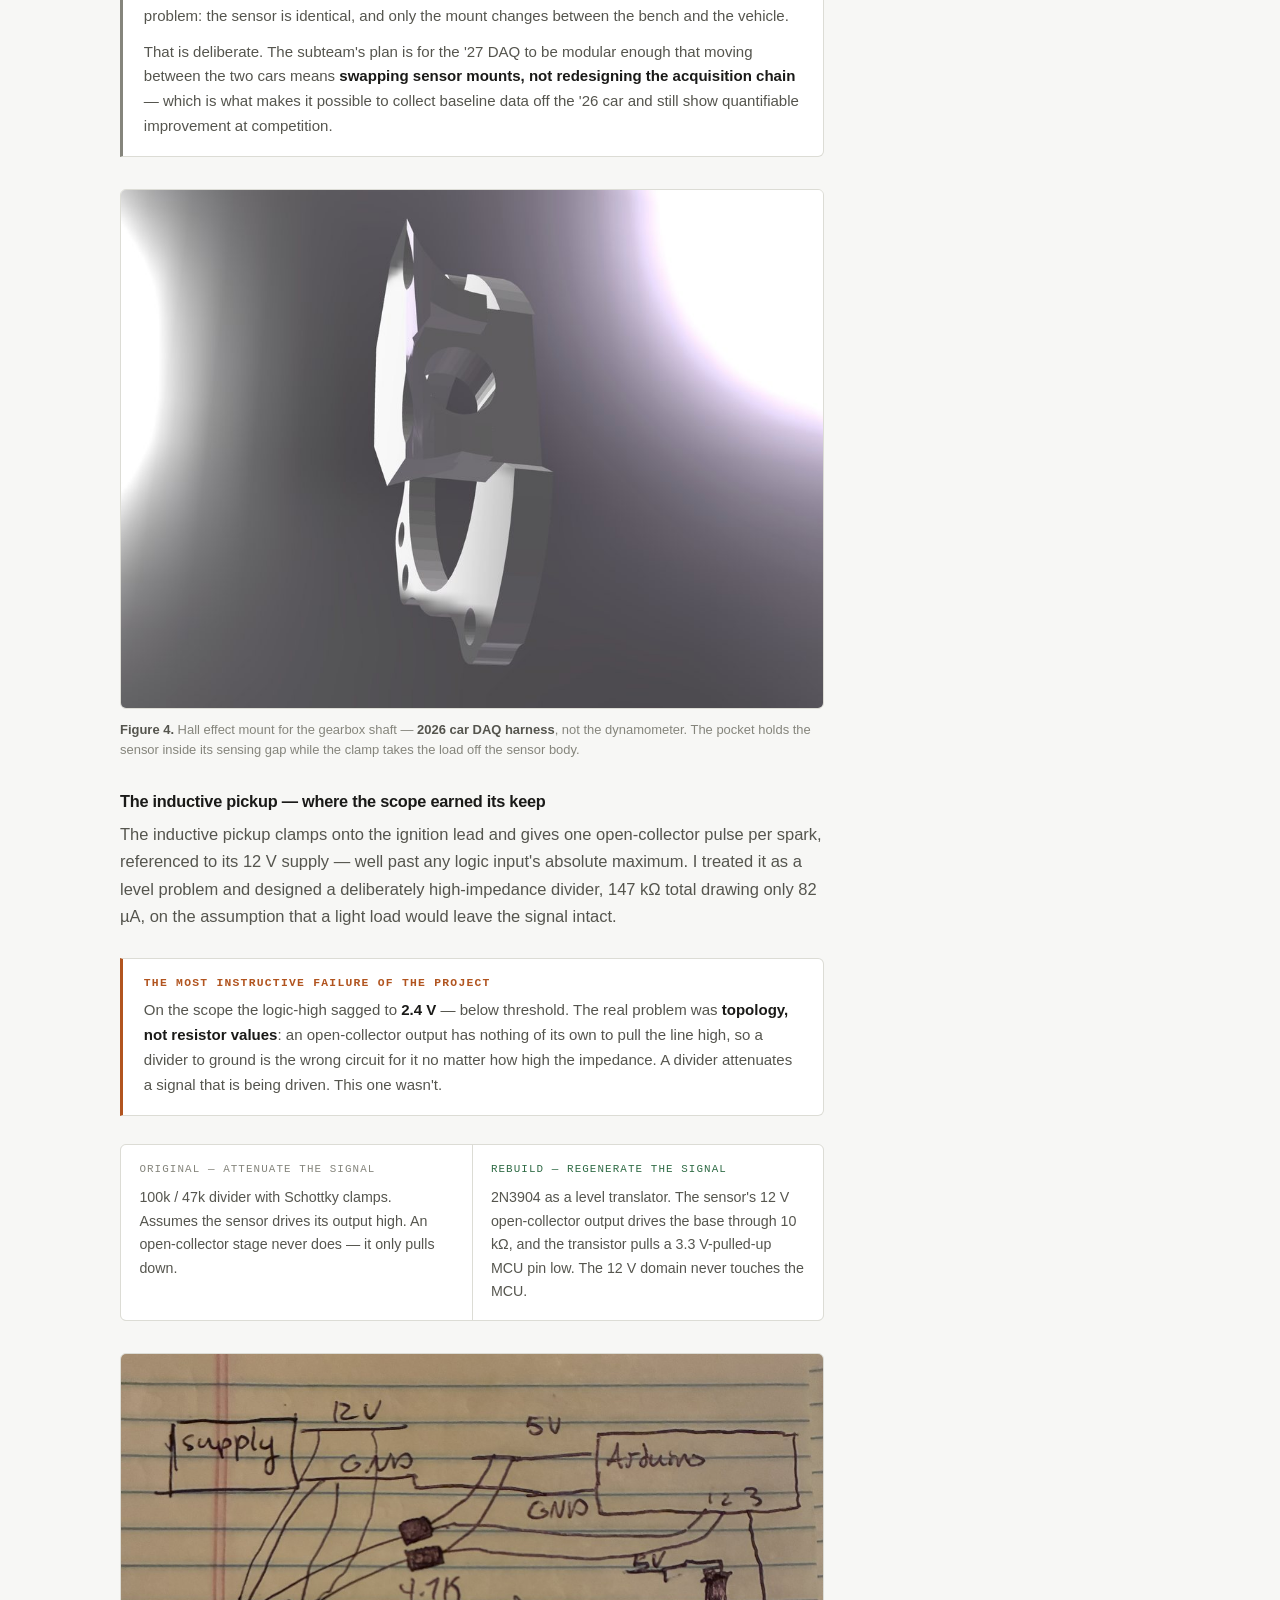
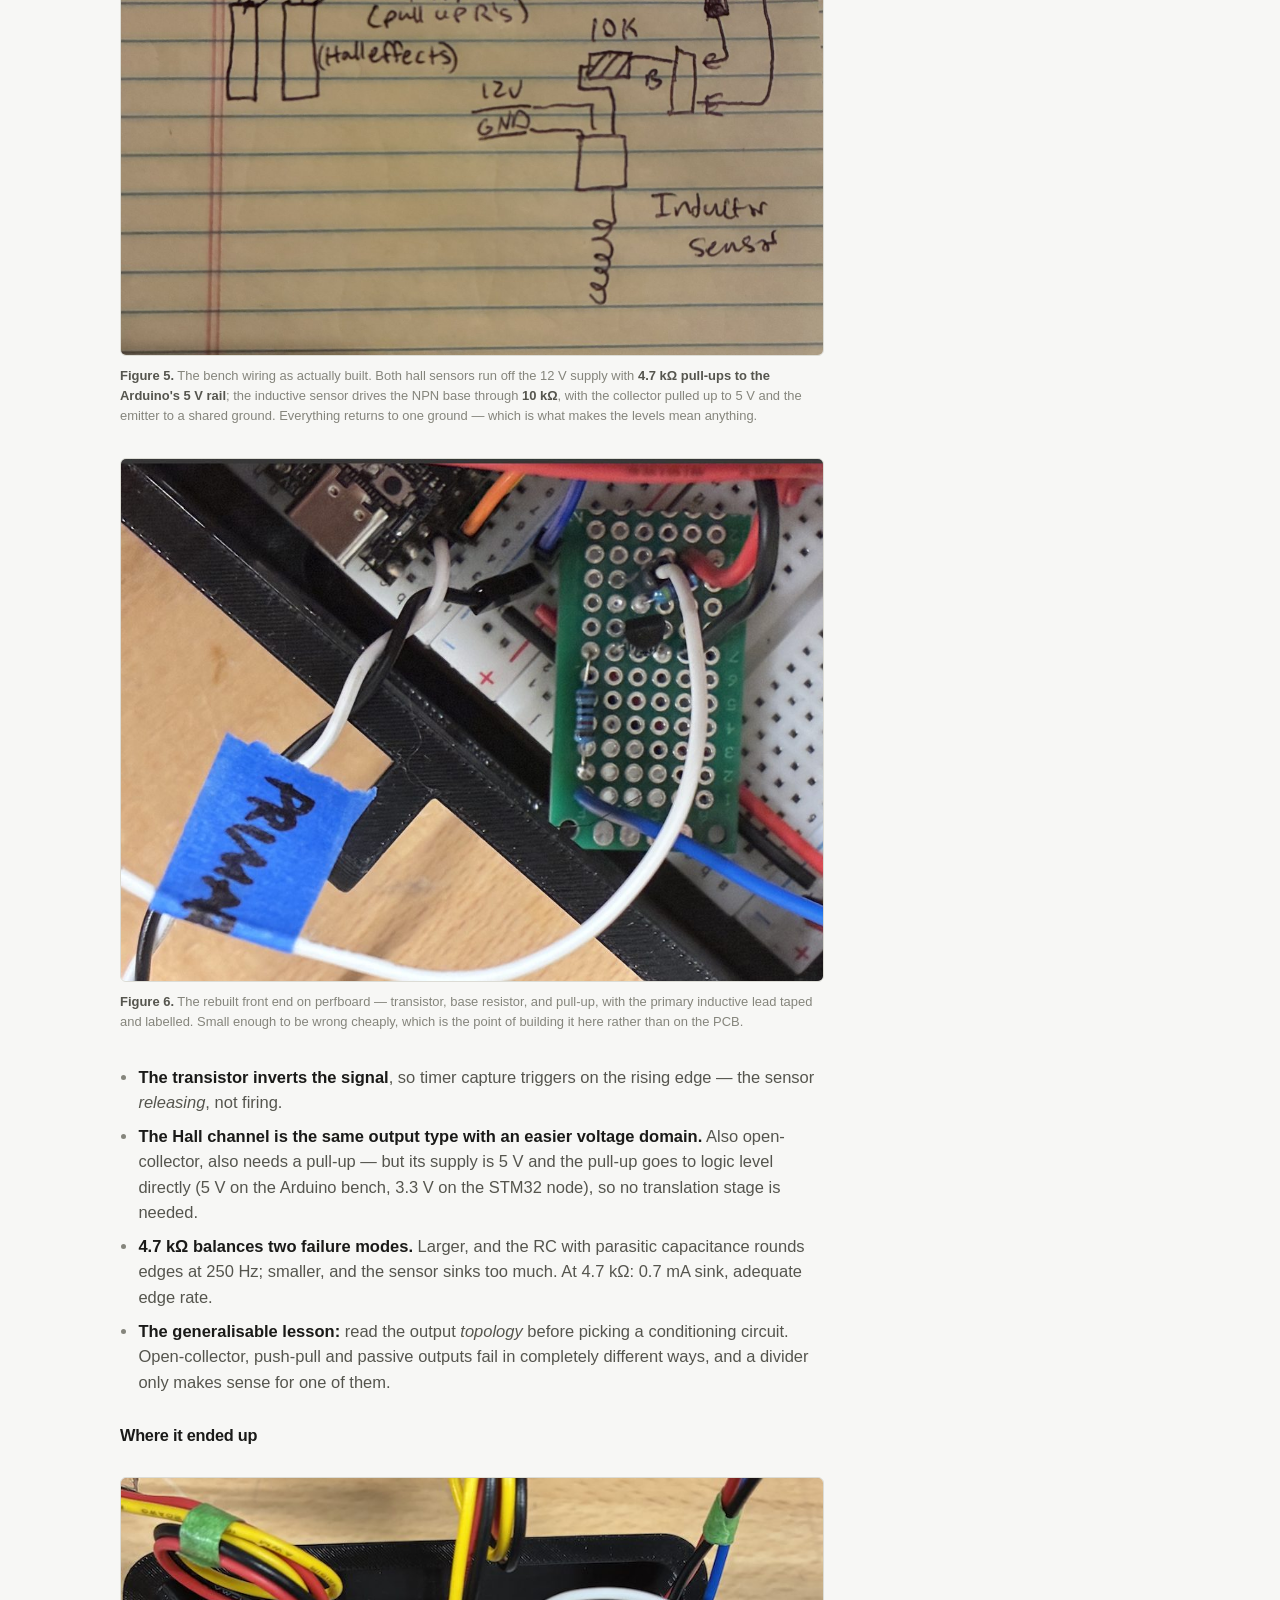
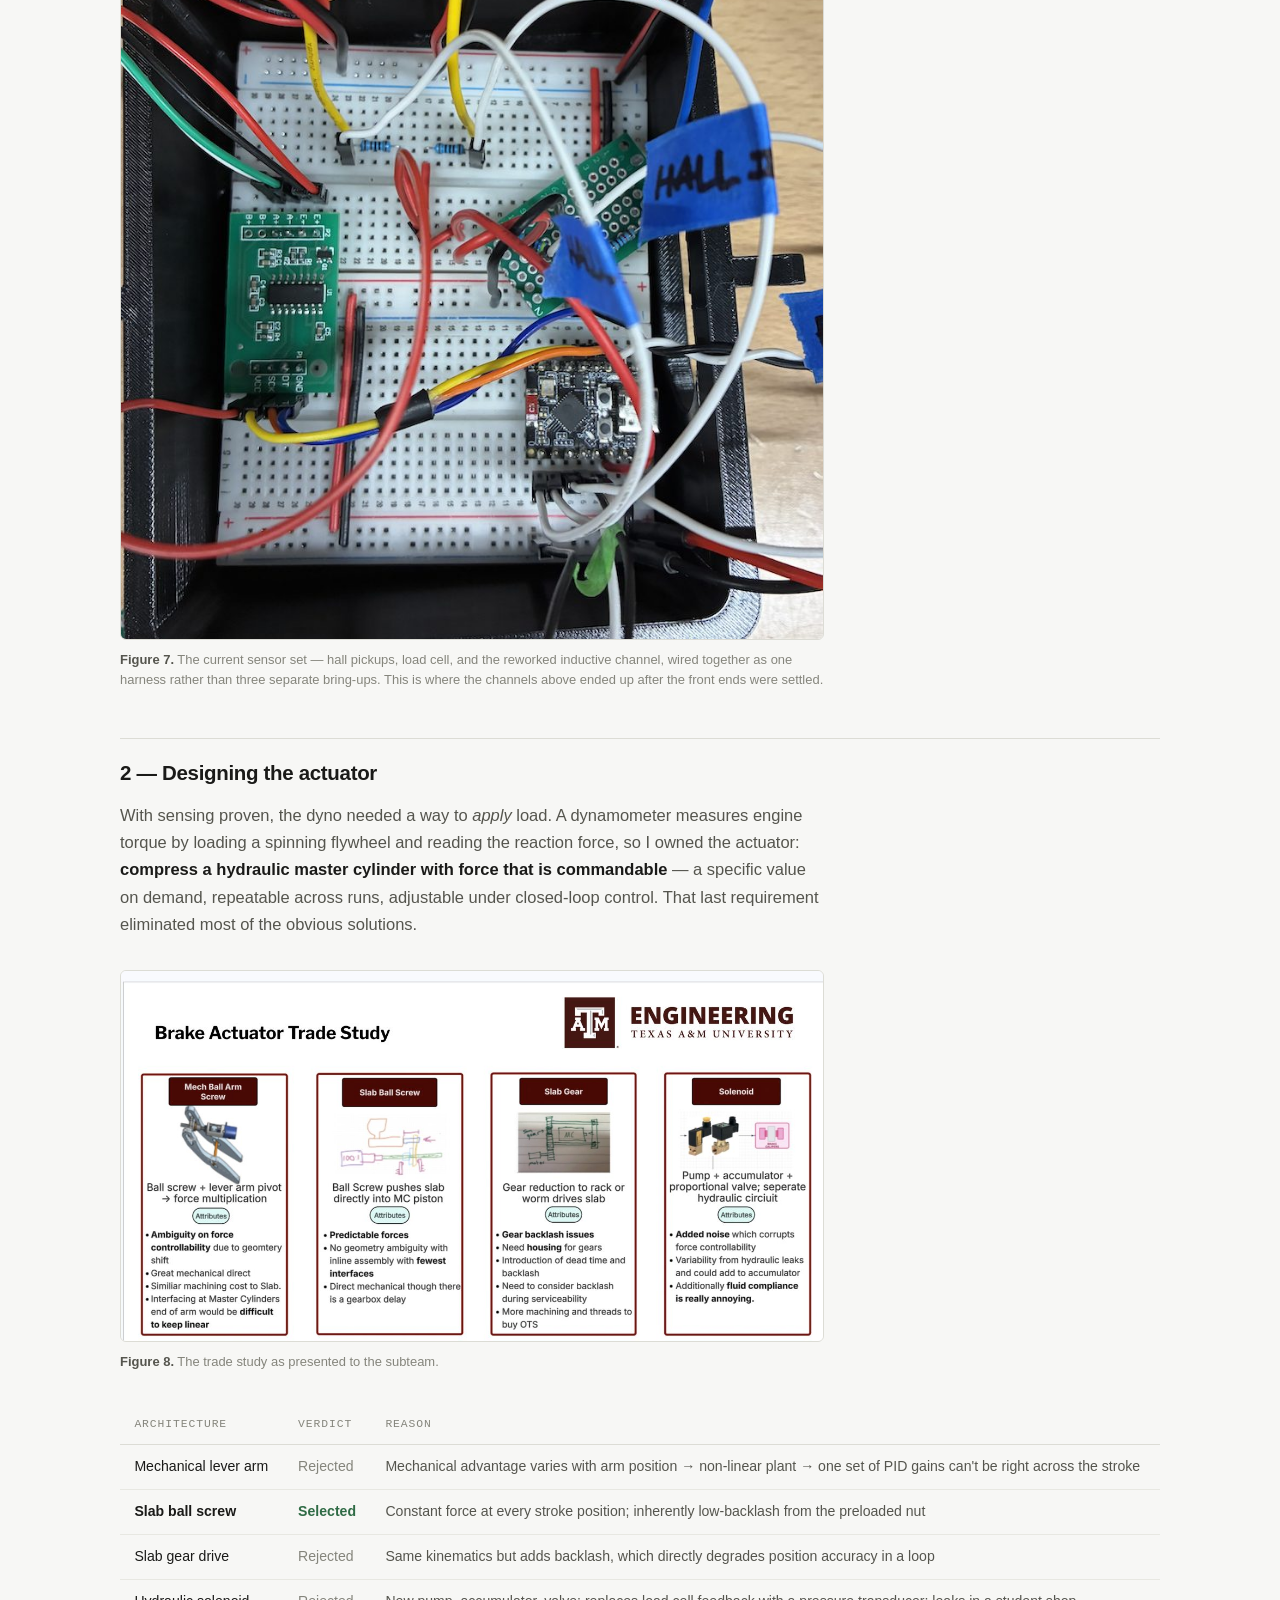
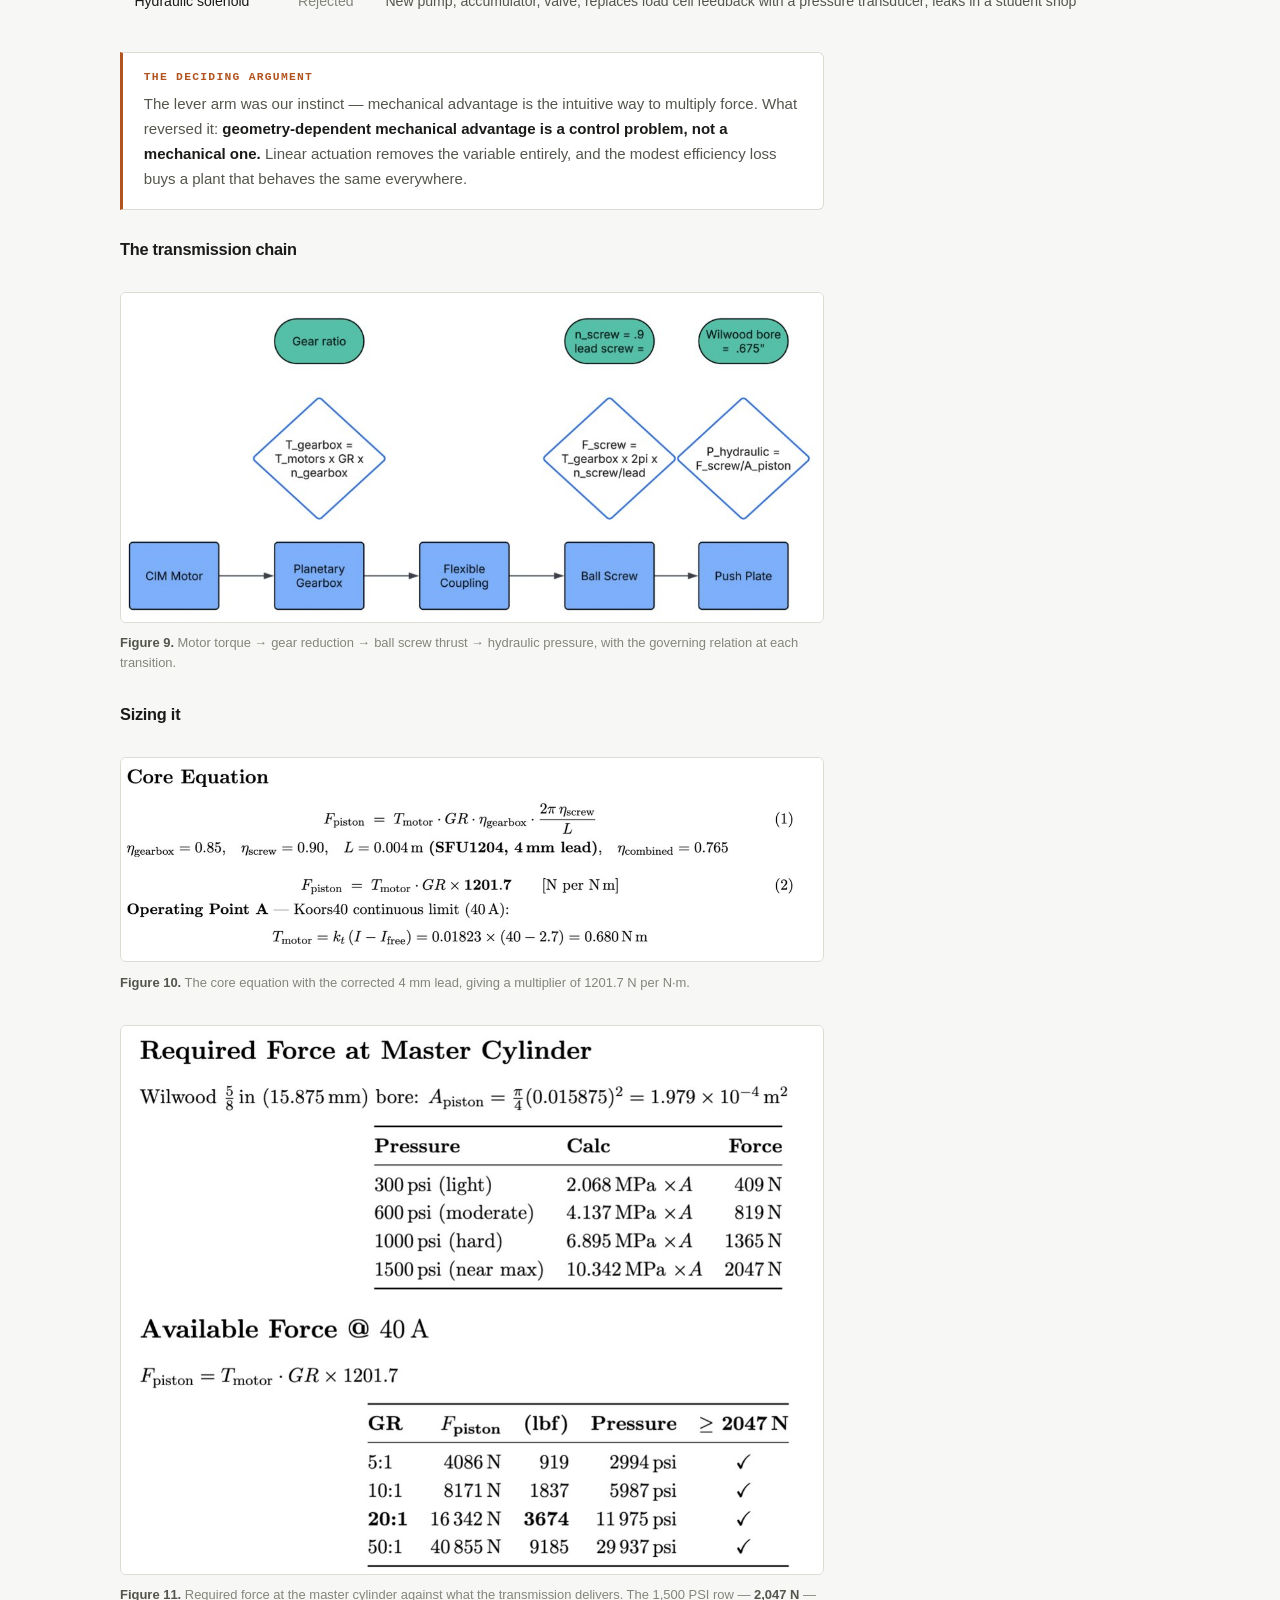
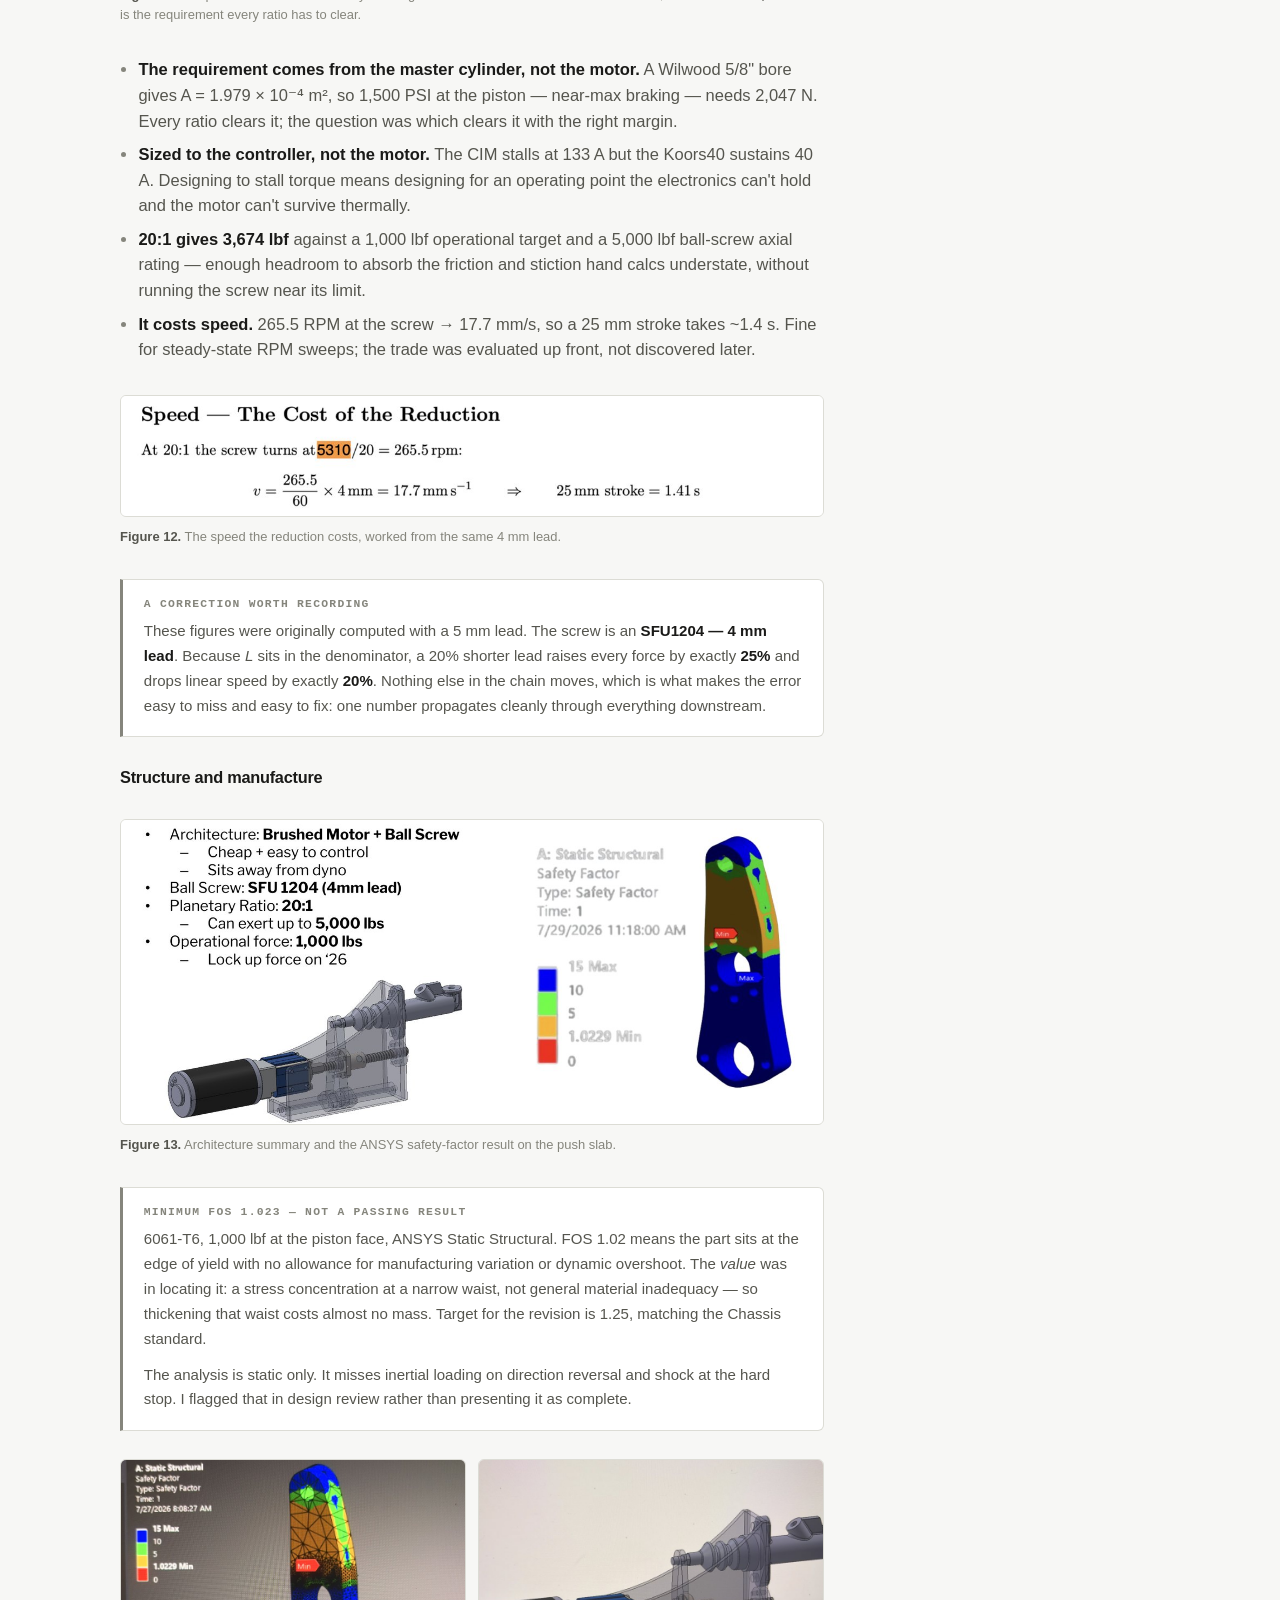
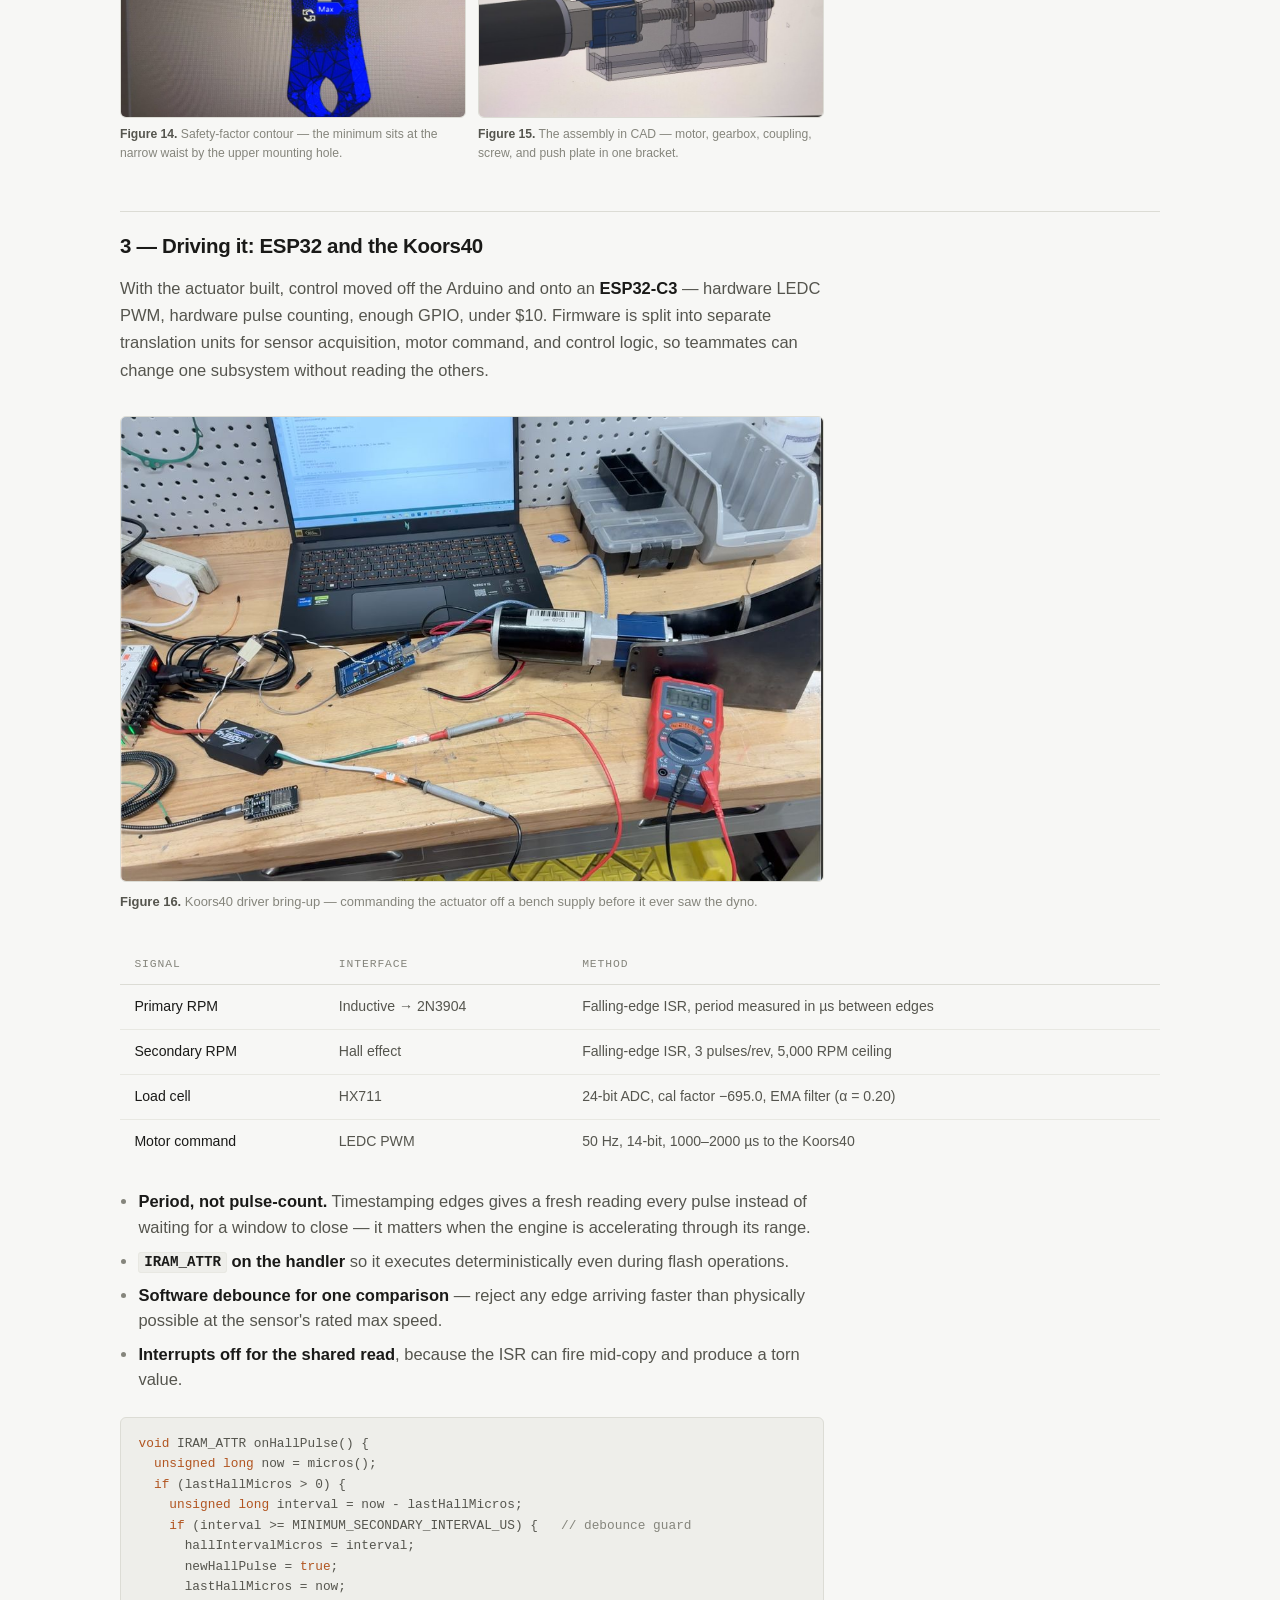
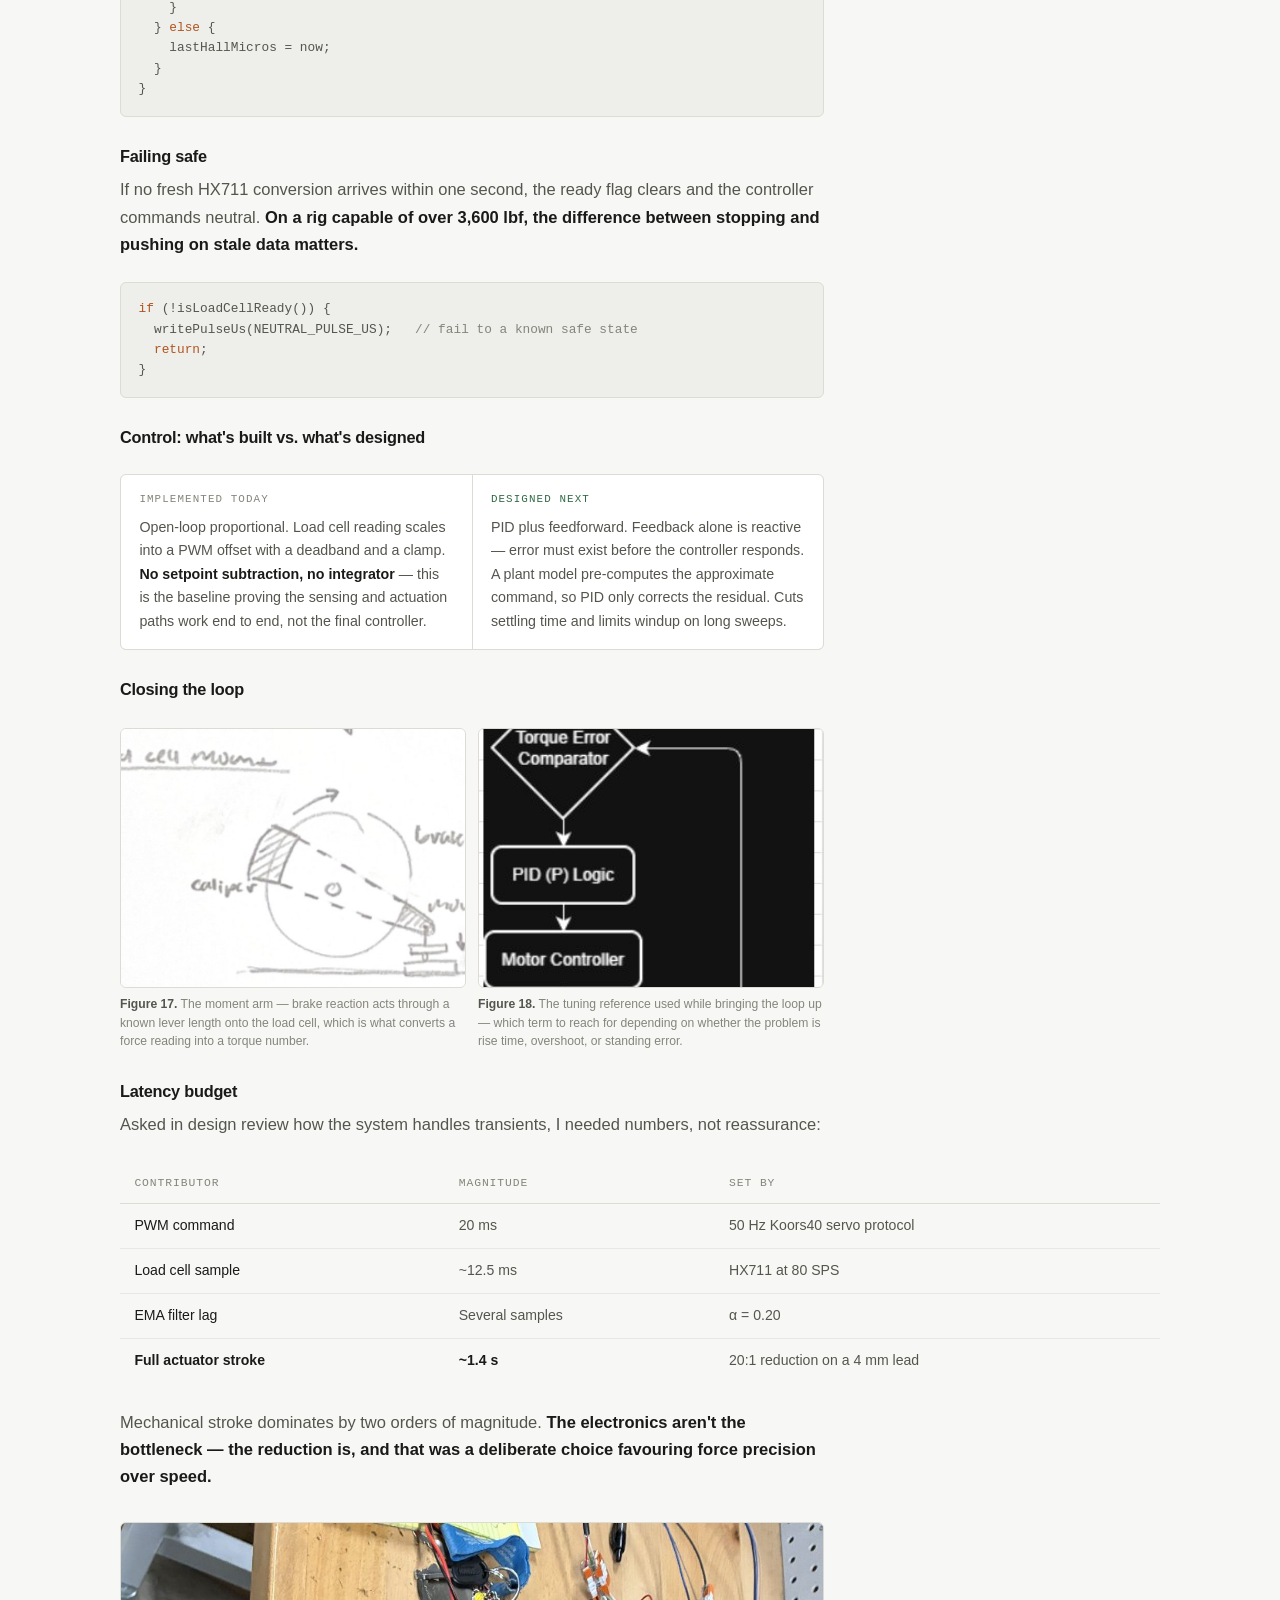
==== commit cab19e55: "Correct the inductive RPM sensor: open-collector, not analog AC The primary pickup is an AimTech spa" ====
--- a/projects/baja-daq.html
+++ b/projects/baja-daq.html
@@ -6,8 +6,8 @@
 <title>Vehicle DAQ &amp; Dynamometer Control — Angelo Reyes</title>
 <meta name="description" content="Instrumenting an engine dynamometer and designing its brake actuator for Texas A&amp;M Baja SAE 2027 — sensor bring-up, trade studies, FEA, and a distributed CAN node.">
 <link rel="icon" href="data:image/svg+xml,<svg xmlns='http://www.w3.org/2000/svg' viewBox='0 0 100 100'><text y='.9em' font-size='90'>⚡</text></svg>">
-<link rel="stylesheet" href="../assets/css/site.css?v=7">
-<script src="../assets/js/site.js?v=7"></script>
+<link rel="stylesheet" href="../assets/css/site.css?v=8">
+<script src="../assets/js/site.js?v=8"></script>
 </head>
 <body>
 
@@ -100,10 +100,11 @@
     <h3>What kind of signal each sensor actually sends</h3>
 
     <p>
-      This is the distinction that decides the whole front end. Two of these channels look
-      identical on a block diagram — both are "RPM" — but one arrives as
-      <strong>analog</strong> and one as <strong>digital</strong>, and that difference is why
-      they need completely different circuits.
+      This is the distinction that decides the whole front end. Both RPM channels are
+      <strong>open-collector</strong> — they sink current but never source it. What separates
+      them is <strong>voltage domain</strong>: one is referenced to 5 V and can be pulled
+      straight to 3.3 V logic, the other is referenced to <strong>12 V</strong> and needs level
+      translation before it can touch the MCU at all.
     </p>
 
     <div class="tablewrap">
@@ -111,9 +112,9 @@
         <thead><tr><th>Channel</th><th>Part</th><th>Signal out of the sensor</th><th>Conditioning</th><th>Into the MCU as</th></tr></thead>
         <tbody>
           <tr>
-            <td>Primary RPM</td><td>Inductive pickup (AimTech), 12 V</td>
-            <td><strong>Analog AC.</strong> Variable reluctance — a bipolar pulse whose <em>amplitude scales with shaft speed</em>. No fixed logic level to read.</td>
-            <td>Divider + Schottky clamp + TVS on the PCB; NPN switch on the bench</td>
+            <td>Primary RPM</td><td>Inductive spark pickup (AimTech), 12 V</td>
+            <td><strong>Digital, open-collector</strong> — but referenced to <strong>12 V</strong>. It sinks, never sources, and its logic-high sits far above a 3.3 V input's maximum. One pulse per ignition event.</td>
+            <td>2N3904 level translation (bench); divider + Schottky + TVS on the current board revision</td>
             <td><span class="yes">Digital edge</span> → timer input capture</td>
           </tr>
           <tr>
@@ -153,11 +154,11 @@
     <div class="callout">
       <h4>Why the analog/digital split is the whole design</h4>
       <p>
-        The Hall channel is <strong>already digital</strong> — it needs a pull-up and nothing
-        else, because an open-collector output can pull down but cannot pull up. The inductive
-        channel is <strong>analog</strong>, unreferenced, and its amplitude depends on how fast
-        the engine happens to be turning, so it needs to be squared up into a logic level before
-        a timer can count it.
+        Both RPM channels are open-collector, so neither can pull its own line high — a
+        pull-up is doing that job in both cases. The Hall sensor's output is pulled to 3.3 V,
+        so it connects directly. The inductive pickup's is referenced to <strong>12 V</strong>,
+        which is roughly four times the MCU's absolute maximum, so it cannot connect directly
+        no matter how clean the signal is.
       </p>
       <p>
         The load cell is the third case: analog, but so small that conditioning it on the MCU's
@@ -195,30 +196,32 @@
     <h3>The inductive pickup — where the scope earned its keep</h3>
 
     <p>
-      The inductive sensor produces a roughly 12 V bipolar pulse — well past any logic input's
-      absolute maximum, on the 5 V Arduino bench and more so on the 3.3 V STM32 node. The
-      obvious fix is a divider, and I designed a deliberately high-impedance one — 147 kΩ total,
-      drawing only 82 µA — precisely <em>because</em> inductive pickups have high source
-      impedance.
+      The inductive pickup clamps onto the ignition lead and gives one open-collector pulse per
+      spark, referenced to its 12 V supply — well past any logic input's absolute maximum. I
+      treated it as a level problem and designed a deliberately high-impedance divider, 147 kΩ
+      total drawing only 82 µA, on the assumption that a light load would leave the signal
+      intact.
     </p>
 
     <div class="callout">
       <h4>The most instructive failure of the project</h4>
       <p>
-        On the scope it sagged to <strong>2.4 V</strong> — below the logic threshold. The
-        sensor could not source even 82 µA without collapsing. My analysis identified the right
-        parameter and underestimated it by enough to make the circuit non-functional.
+        On the scope the logic-high sagged to <strong>2.4 V</strong> — below threshold. The
+        real problem was <strong>topology, not resistor values</strong>: an open-collector
+        output has nothing of its own to pull the line high, so a divider to ground is the wrong
+        circuit for it no matter how high the impedance. A divider attenuates a signal that is
+        being driven. This one wasn't.
       </p>
     </div>
 
     <div class="ba">
       <div class="b1">
         <h5>Original — attenuate the signal</h5>
-        <p>100k / 47k divider with Schottky clamps. Depends entirely on the sensor being able to drive the divider. It couldn't.</p>
+        <p>100k / 47k divider with Schottky clamps. Assumes the sensor drives its output high. An open-collector stage never does — it only pulls down.</p>
       </div>
       <div class="b2">
         <h5>Rebuild — regenerate the signal</h5>
-        <p>2N3904 as a switch. The sensor no longer has to <em>be</em> the logic level — it only has to sink ~0.38 mA of base current, and the level is regenerated from the board's own 5 V rail. Its 12 V never reaches the MCU.</p>
+        <p>2N3904 as a level translator. The sensor's 12 V open-collector output drives the base through 10 kΩ, and the transistor pulls a 3.3 V-pulled-up MCU pin low. The 12 V domain never touches the MCU.</p>
       </div>
     </div>
 
@@ -244,9 +247,9 @@
 
     <ul class="tight">
       <li><strong>The transistor inverts the signal</strong>, so timer capture triggers on the rising edge — the sensor <em>releasing</em>, not firing.</li>
-      <li><strong>The Hall channel needed the opposite treatment.</strong> It arrives already digital, so it needs no squaring-up at all — just a 4.7 kΩ pull-up, because an open-collector output can pull <em>down</em> but never up. The pull-up rail alone sets the logic-high level: 5 V on the Arduino bench, 3.3 V on the STM32 node, with no level shifting either way.</li>
+      <li><strong>The Hall channel is the same output type with an easier voltage domain.</strong> Also open-collector, also needs a pull-up — but its supply is 5 V and the pull-up goes to logic level directly (5 V on the Arduino bench, 3.3 V on the STM32 node), so no translation stage is needed.</li>
       <li><strong>4.7 kΩ balances two failure modes.</strong> Larger, and the RC with parasitic capacitance rounds edges at 250 Hz; smaller, and the sensor sinks too much. At 4.7 kΩ: 0.7 mA sink, adequate edge rate.</li>
-      <li><strong>The generalisable lesson:</strong> a datasheet voltage tells you what a part outputs, not what it can output into a load.</li>
+      <li><strong>The generalisable lesson:</strong> read the output <em>topology</em> before picking a conditioning circuit. Open-collector, push-pull and passive outputs fail in completely different ways, and a divider only makes sense for one of them.</li>
     </ul>
 
     <h3>Where it ended up</h3>
